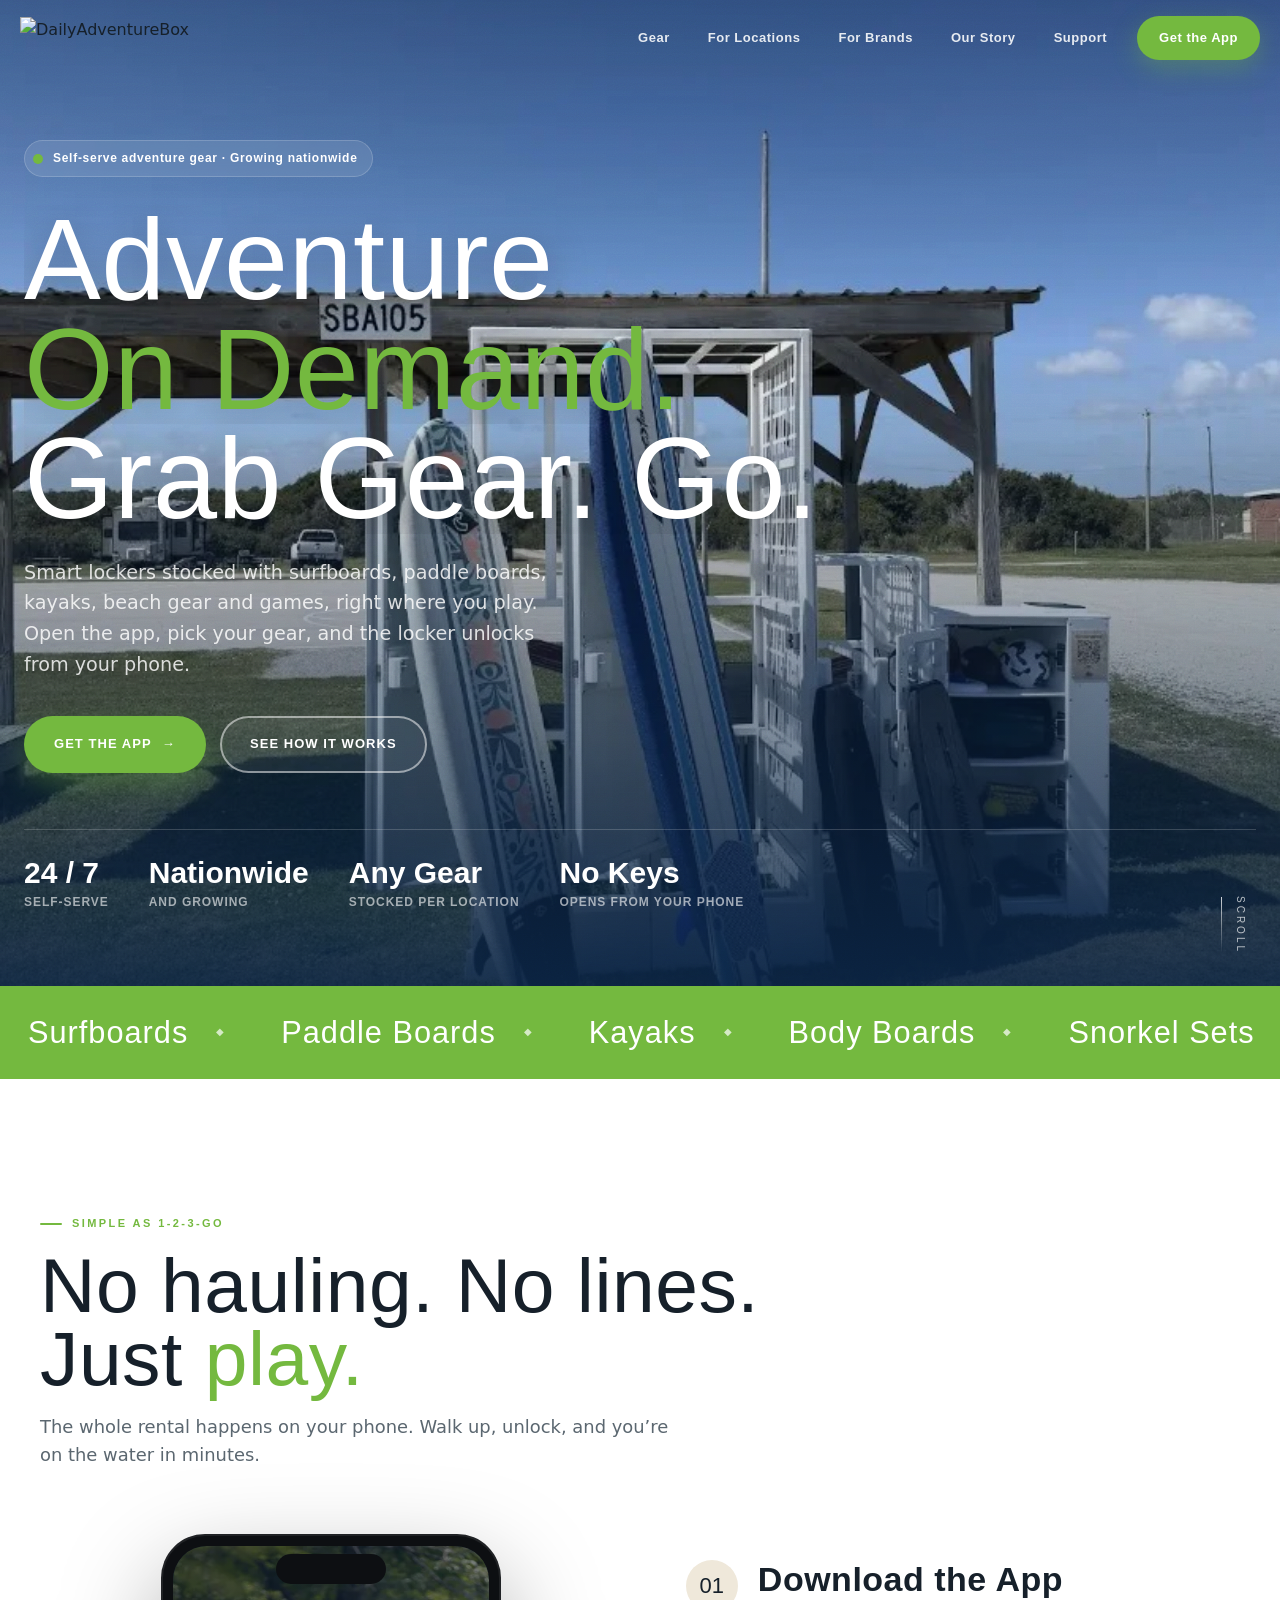
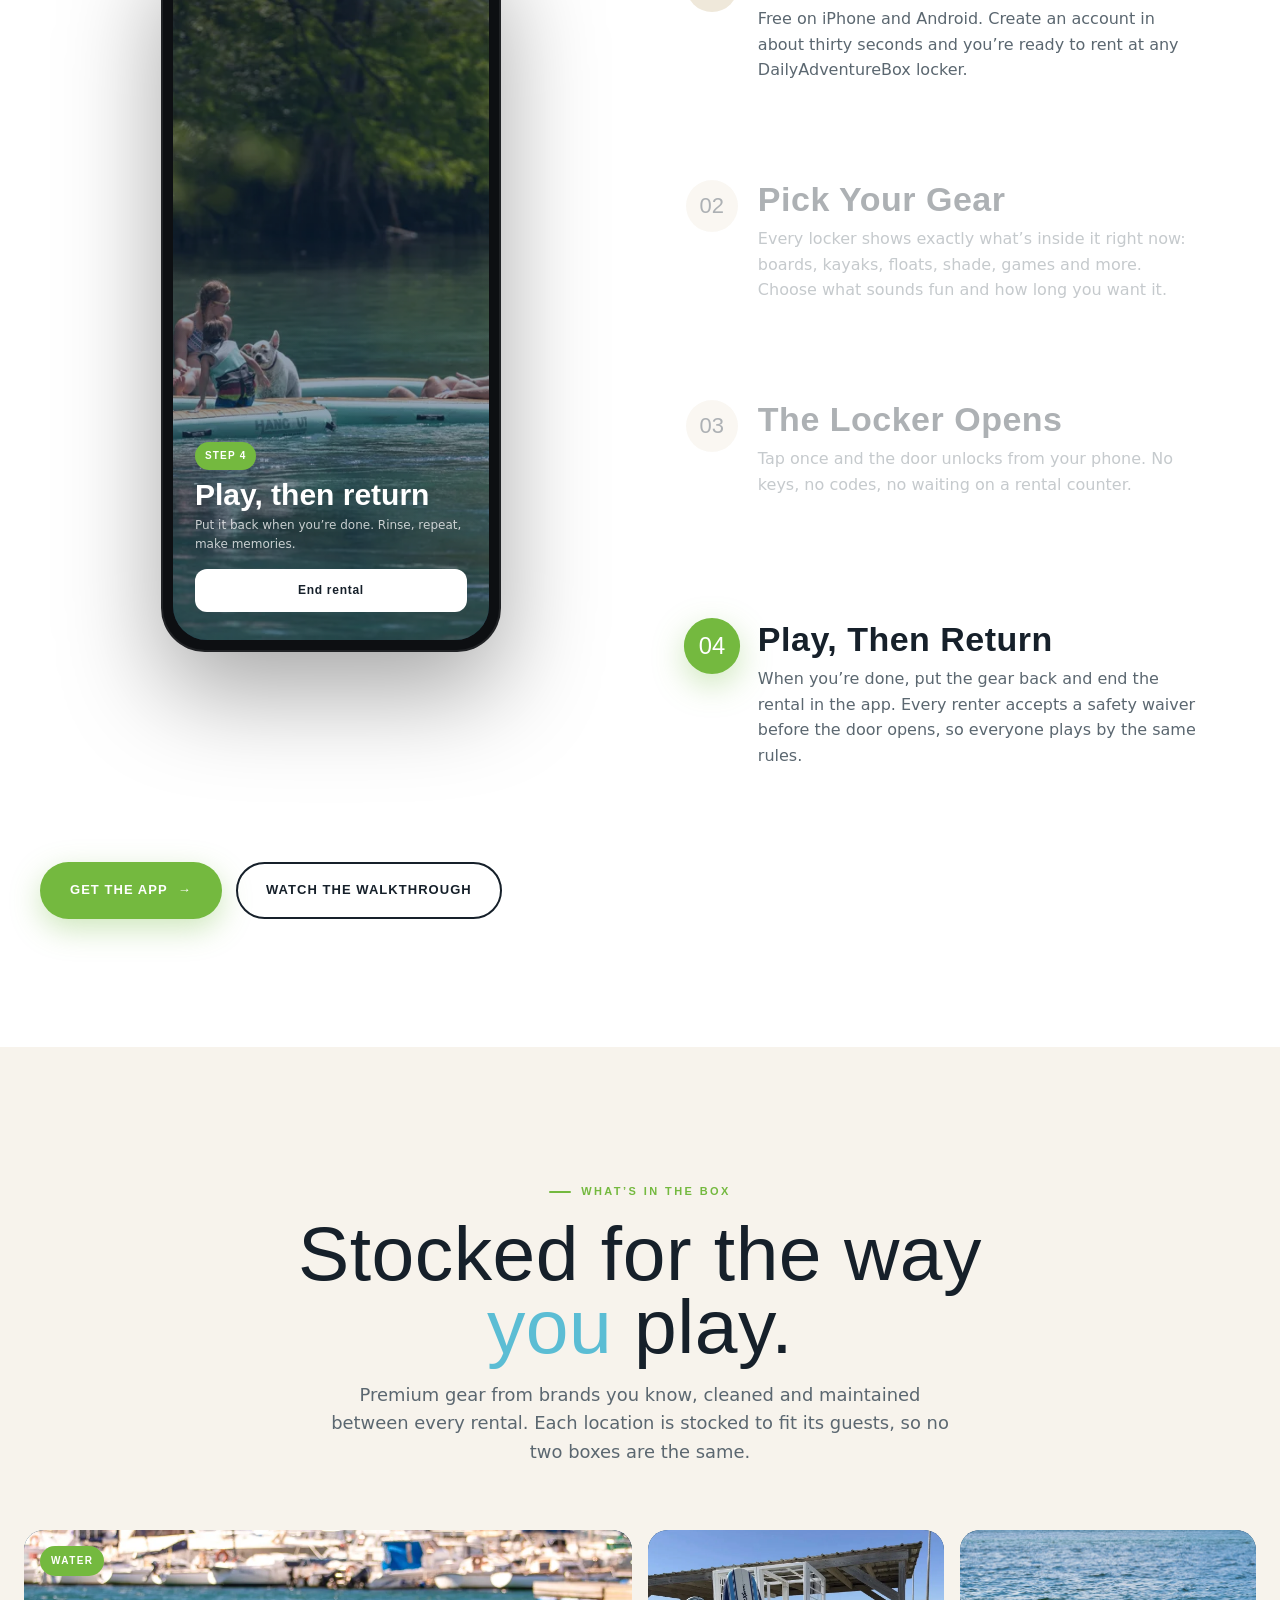
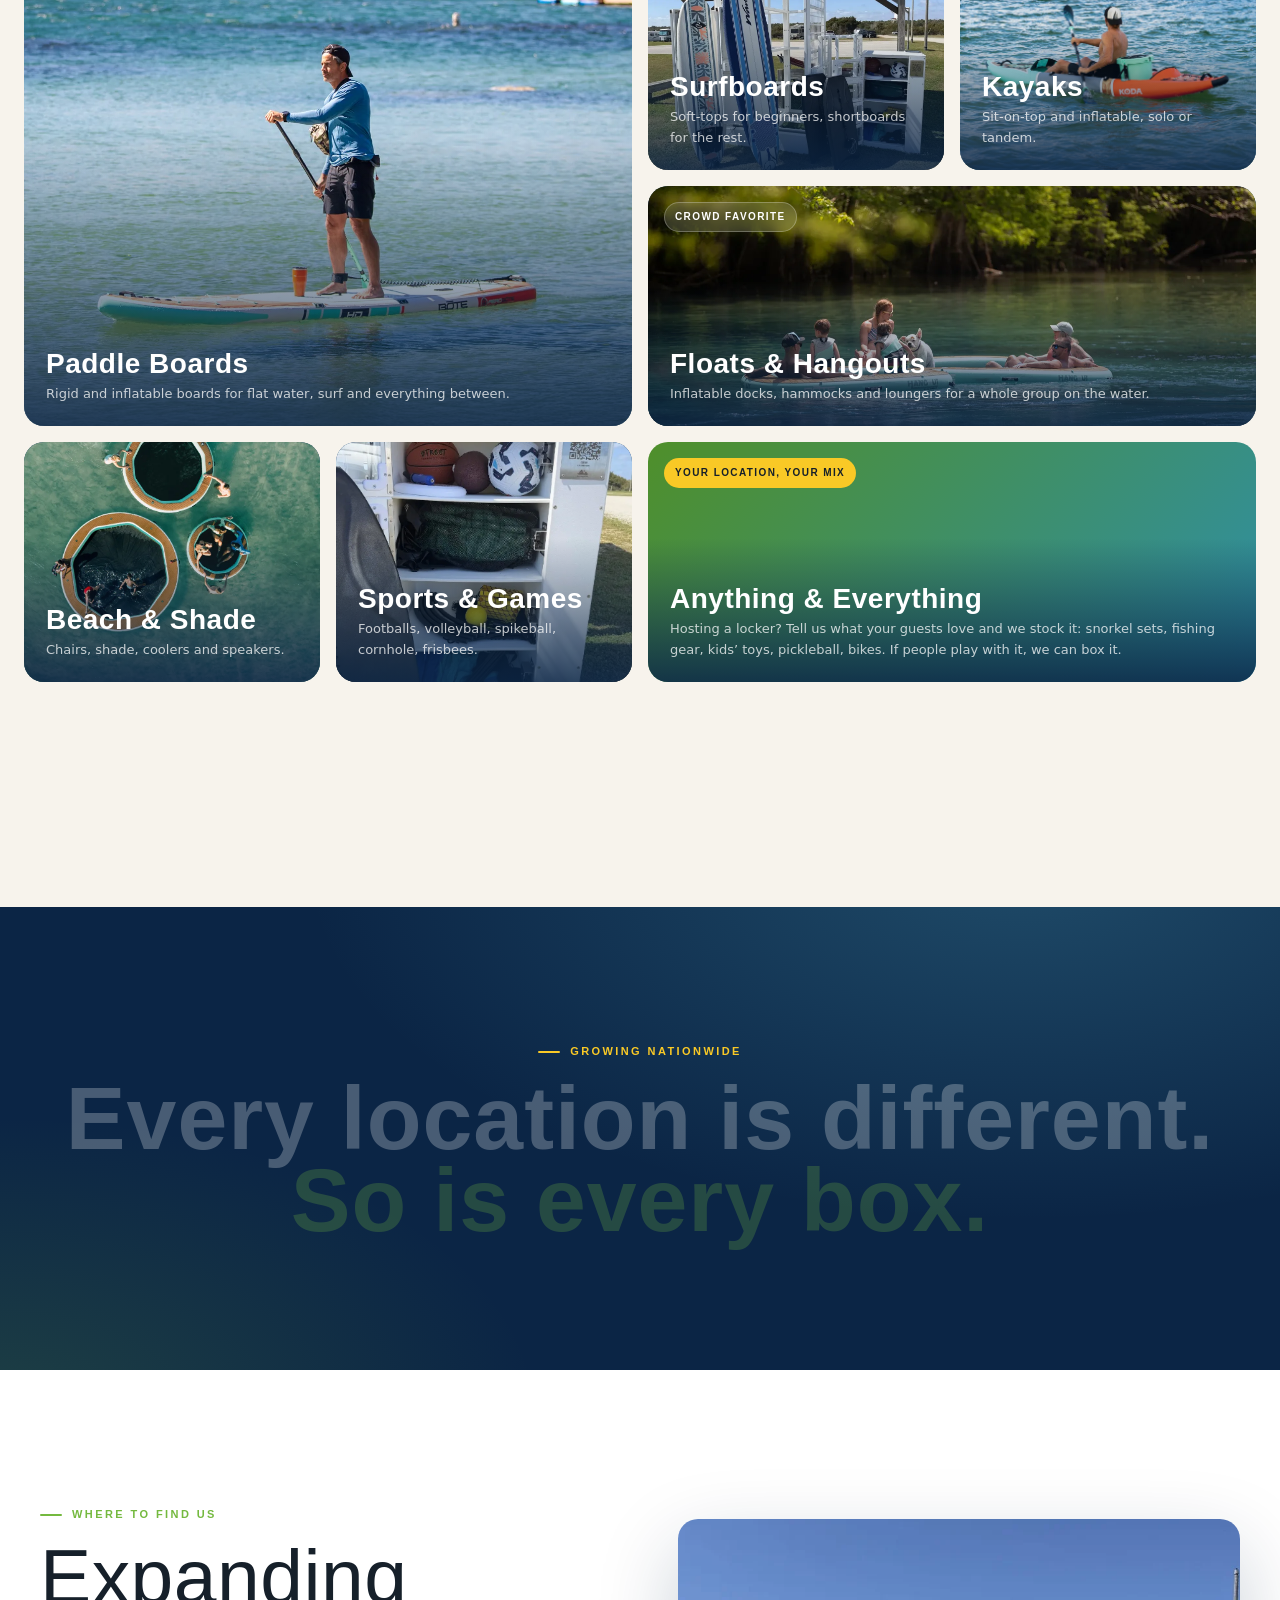
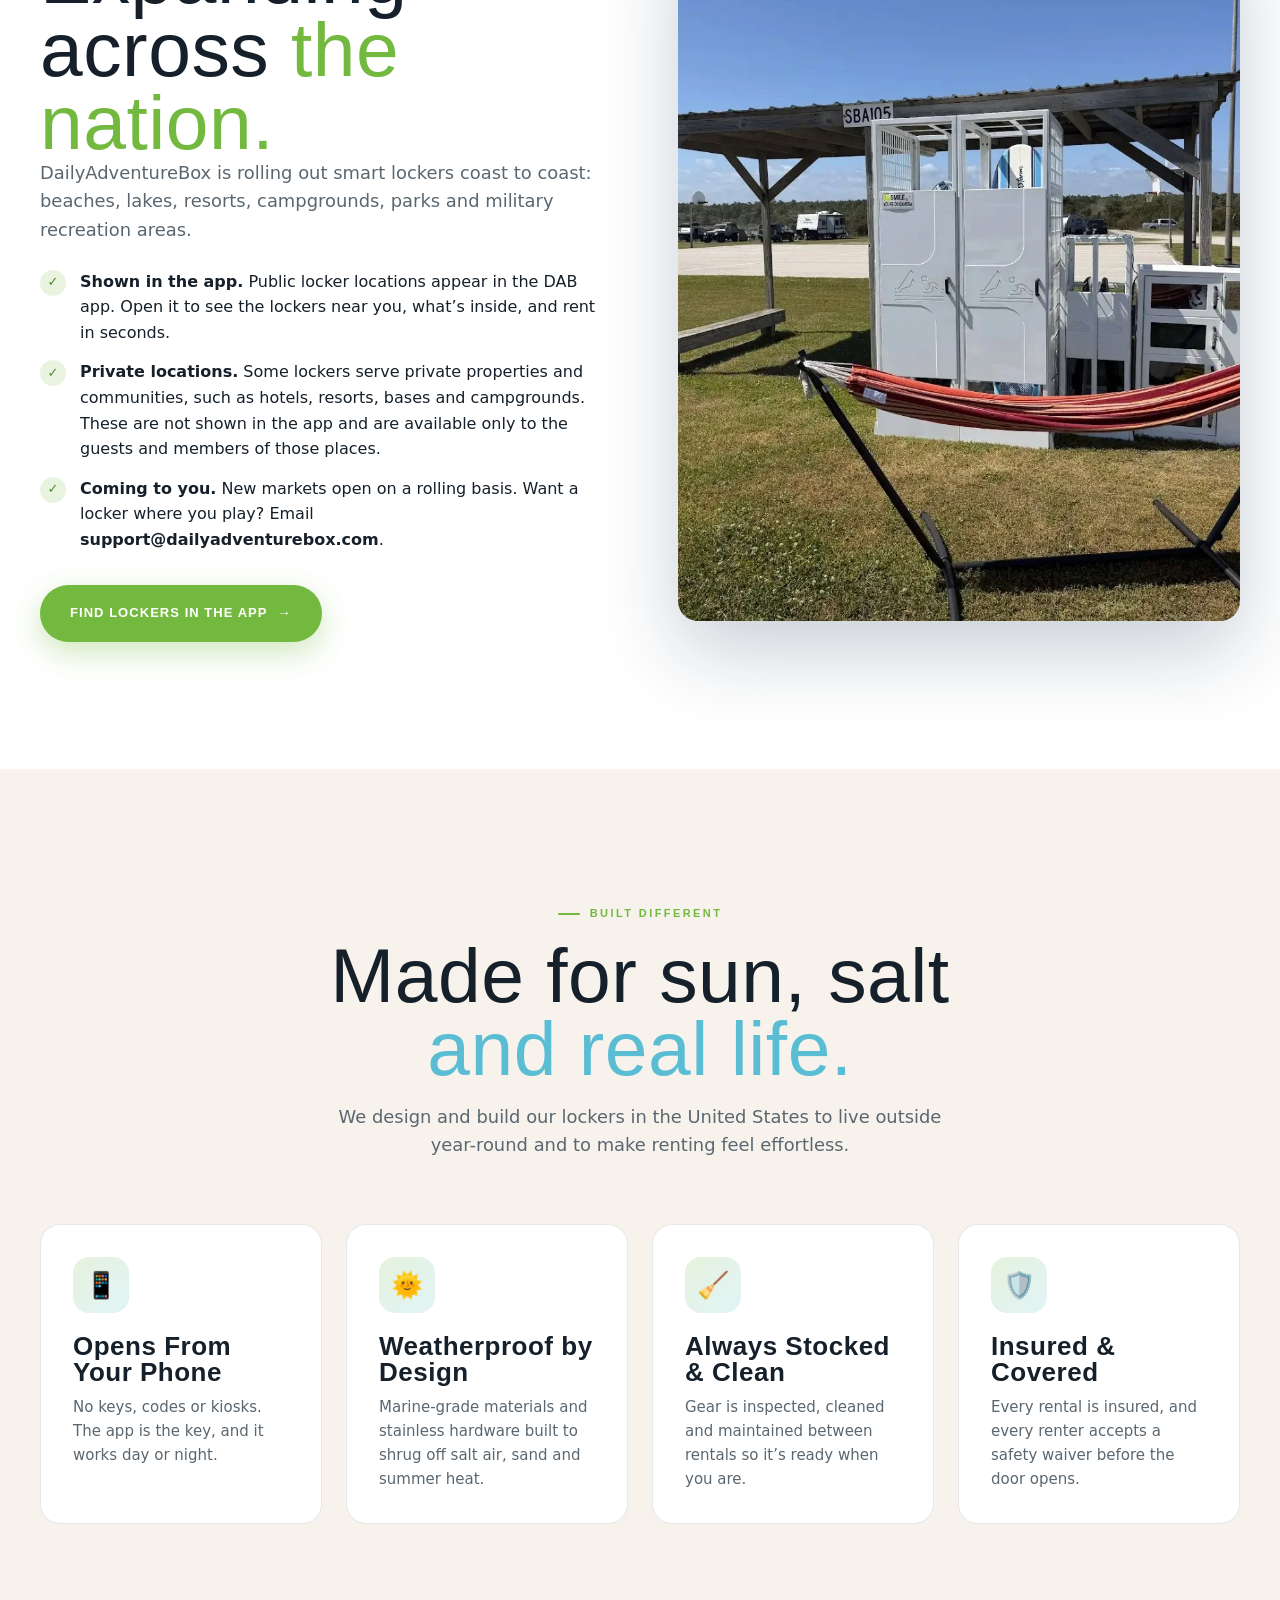
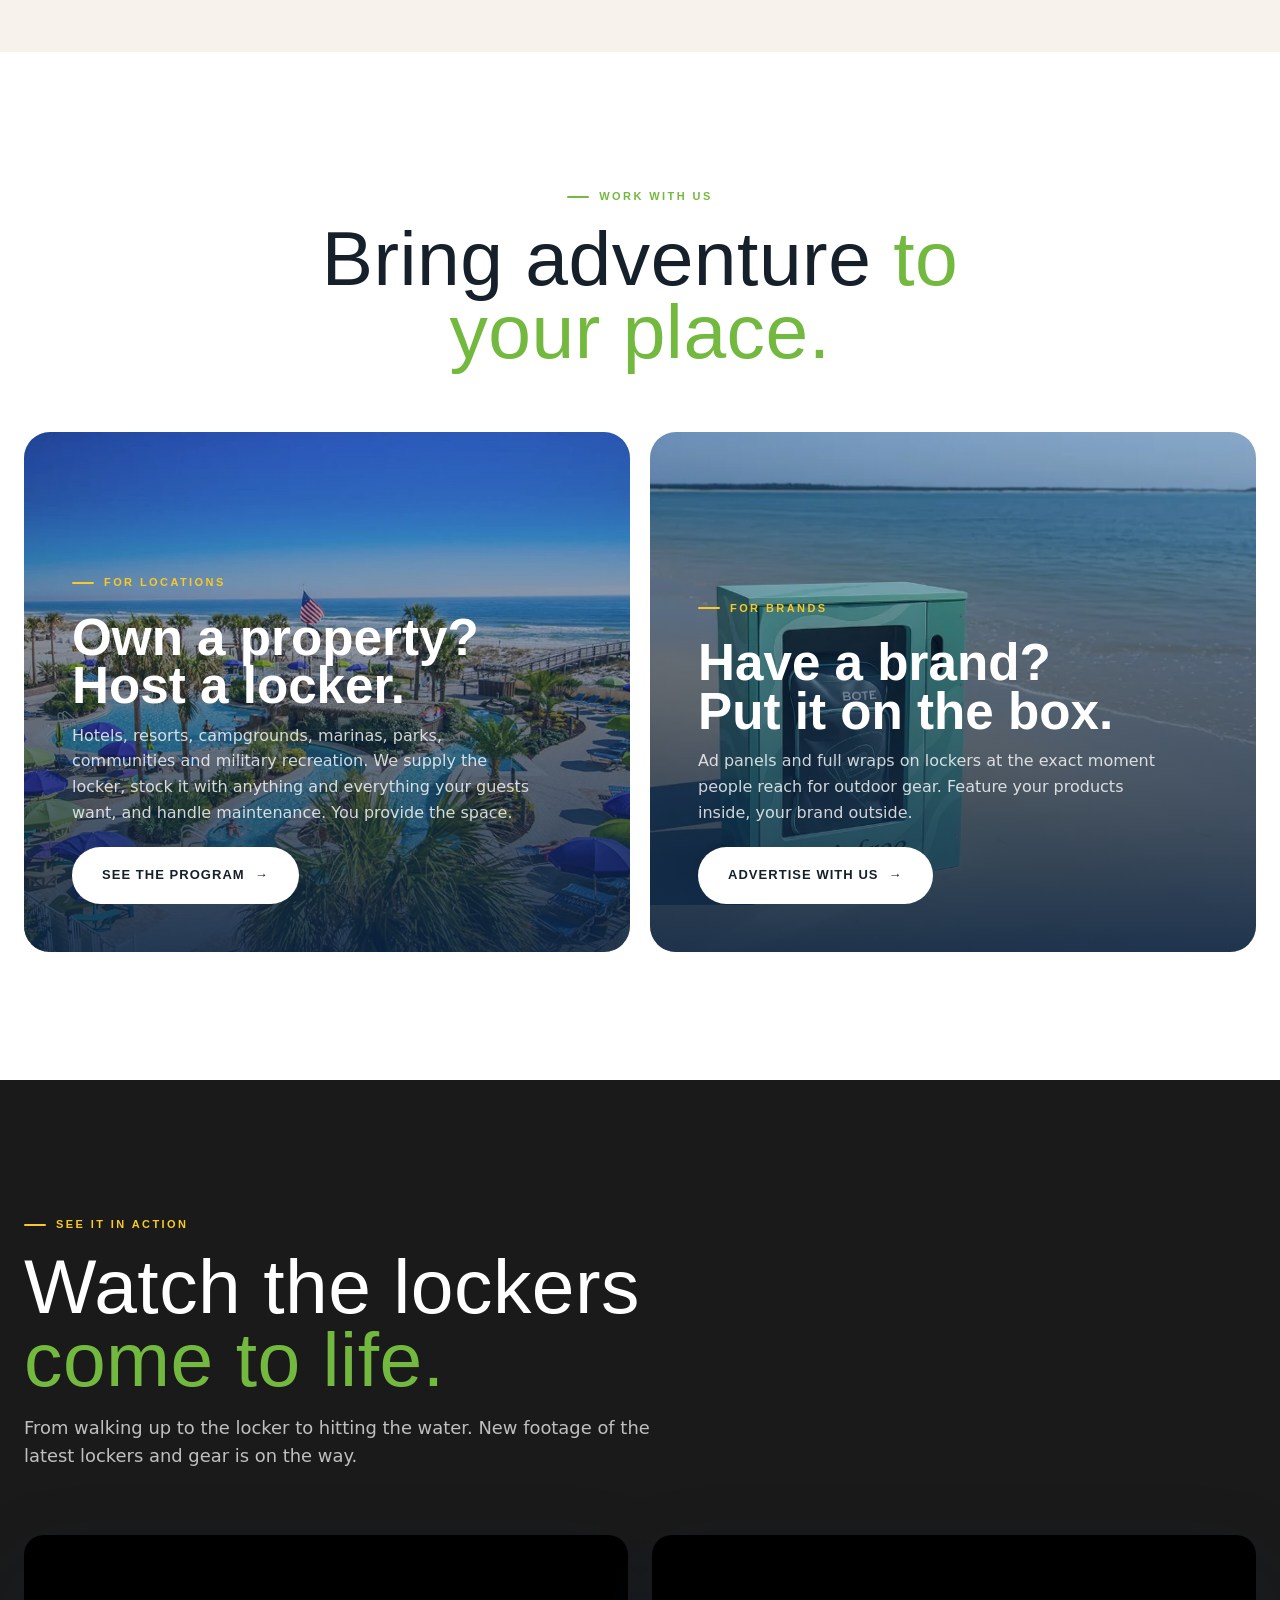
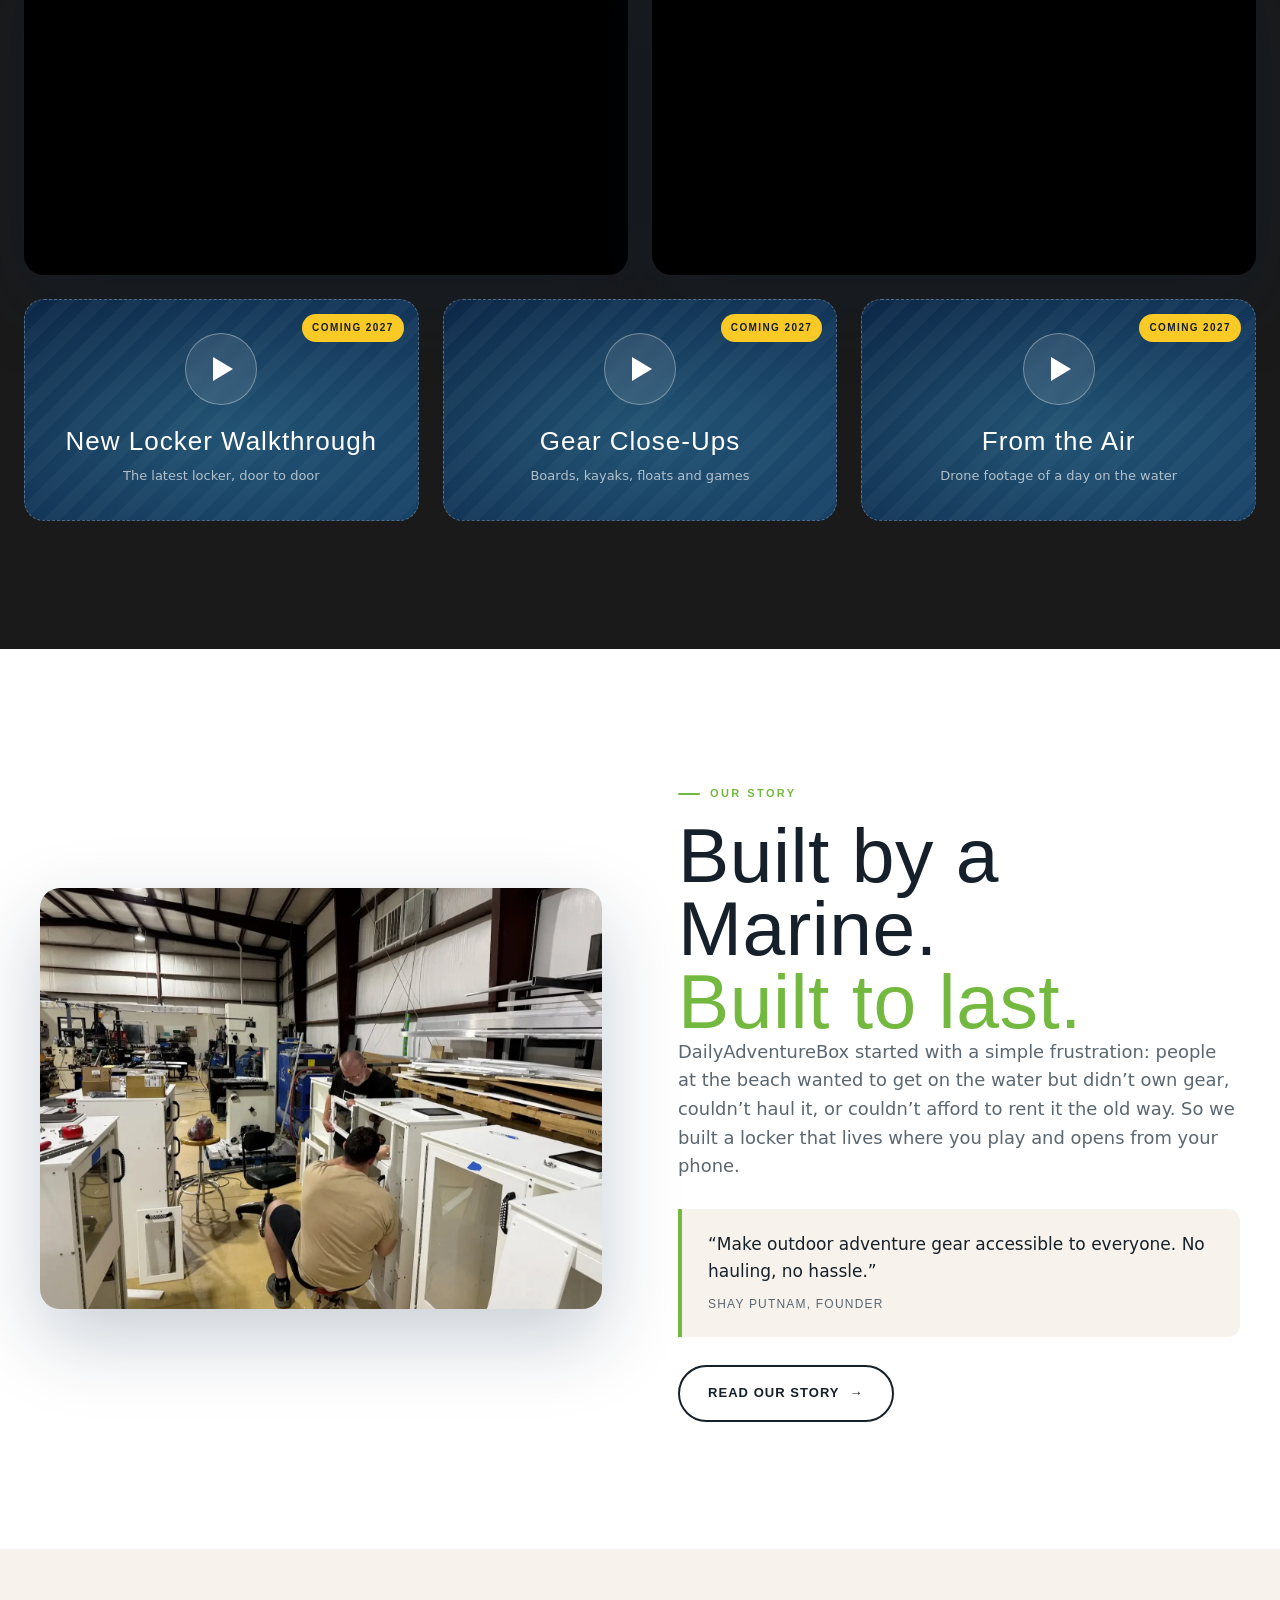
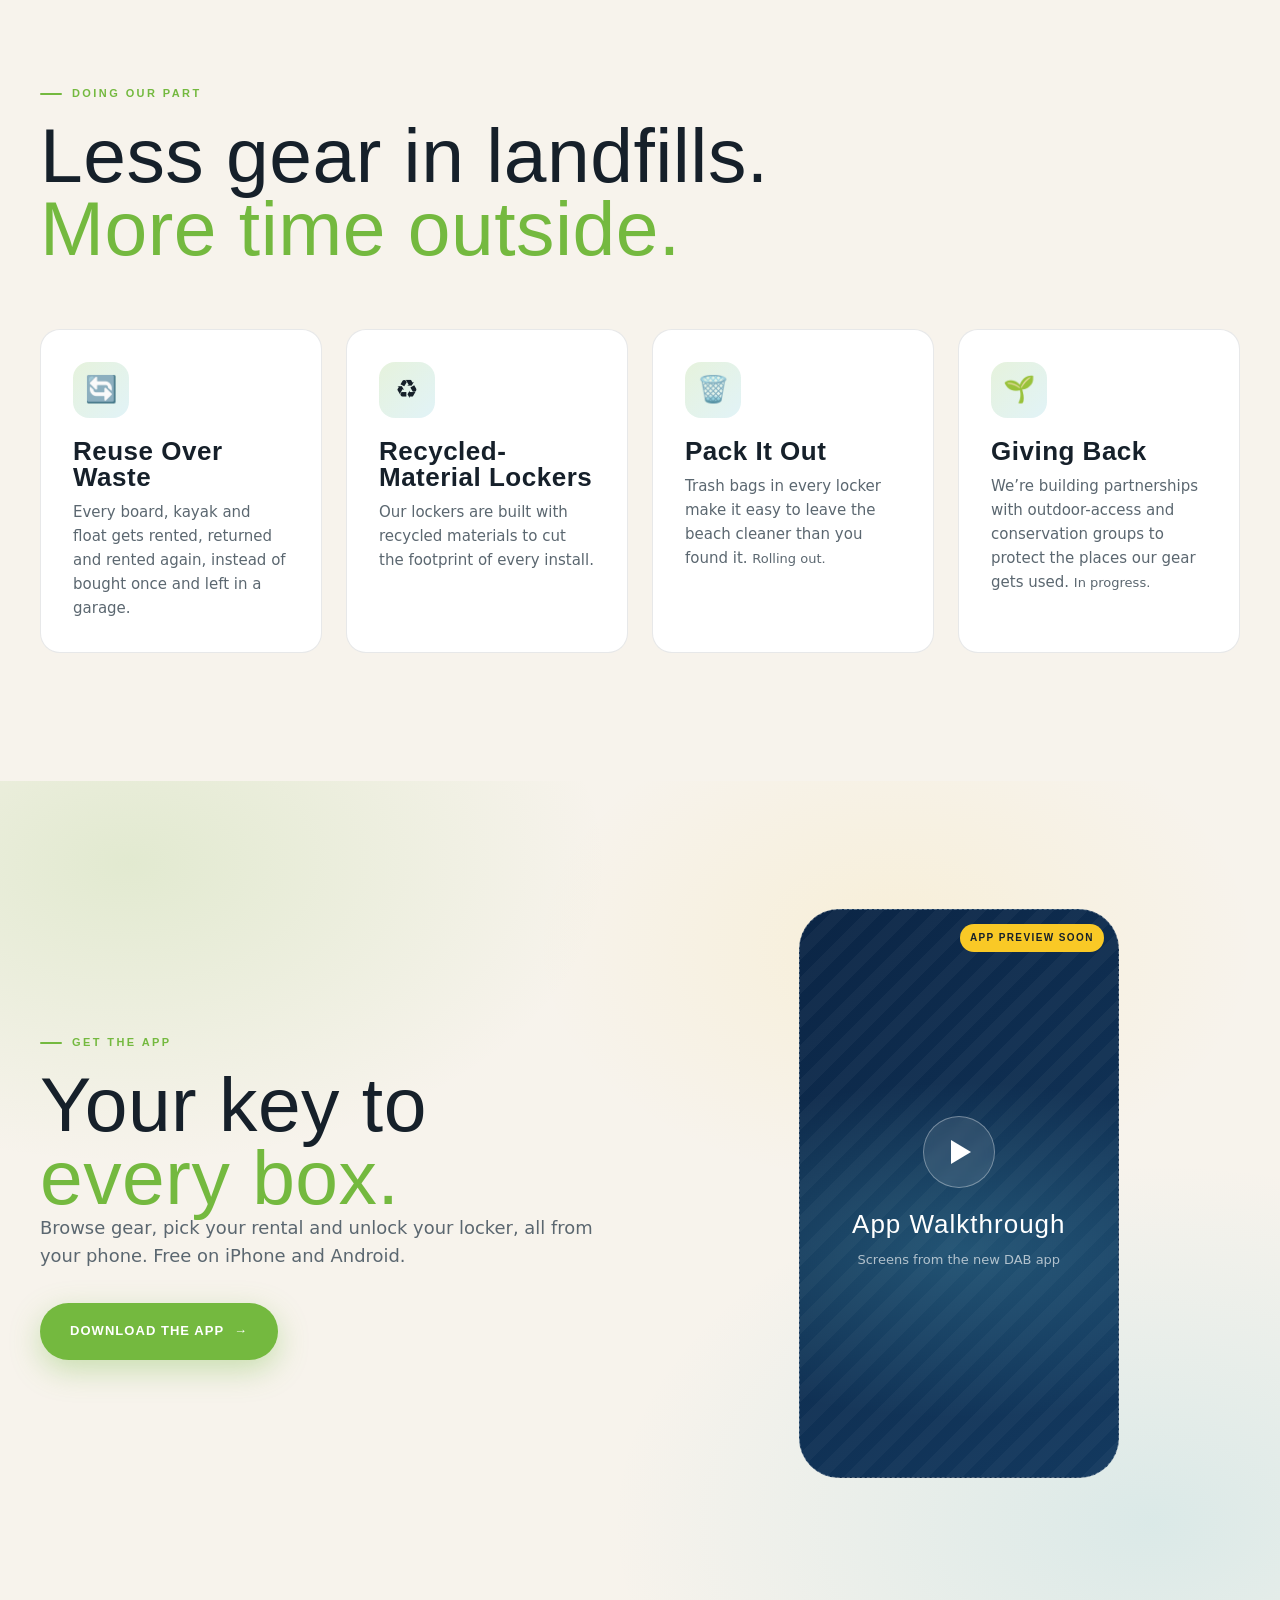
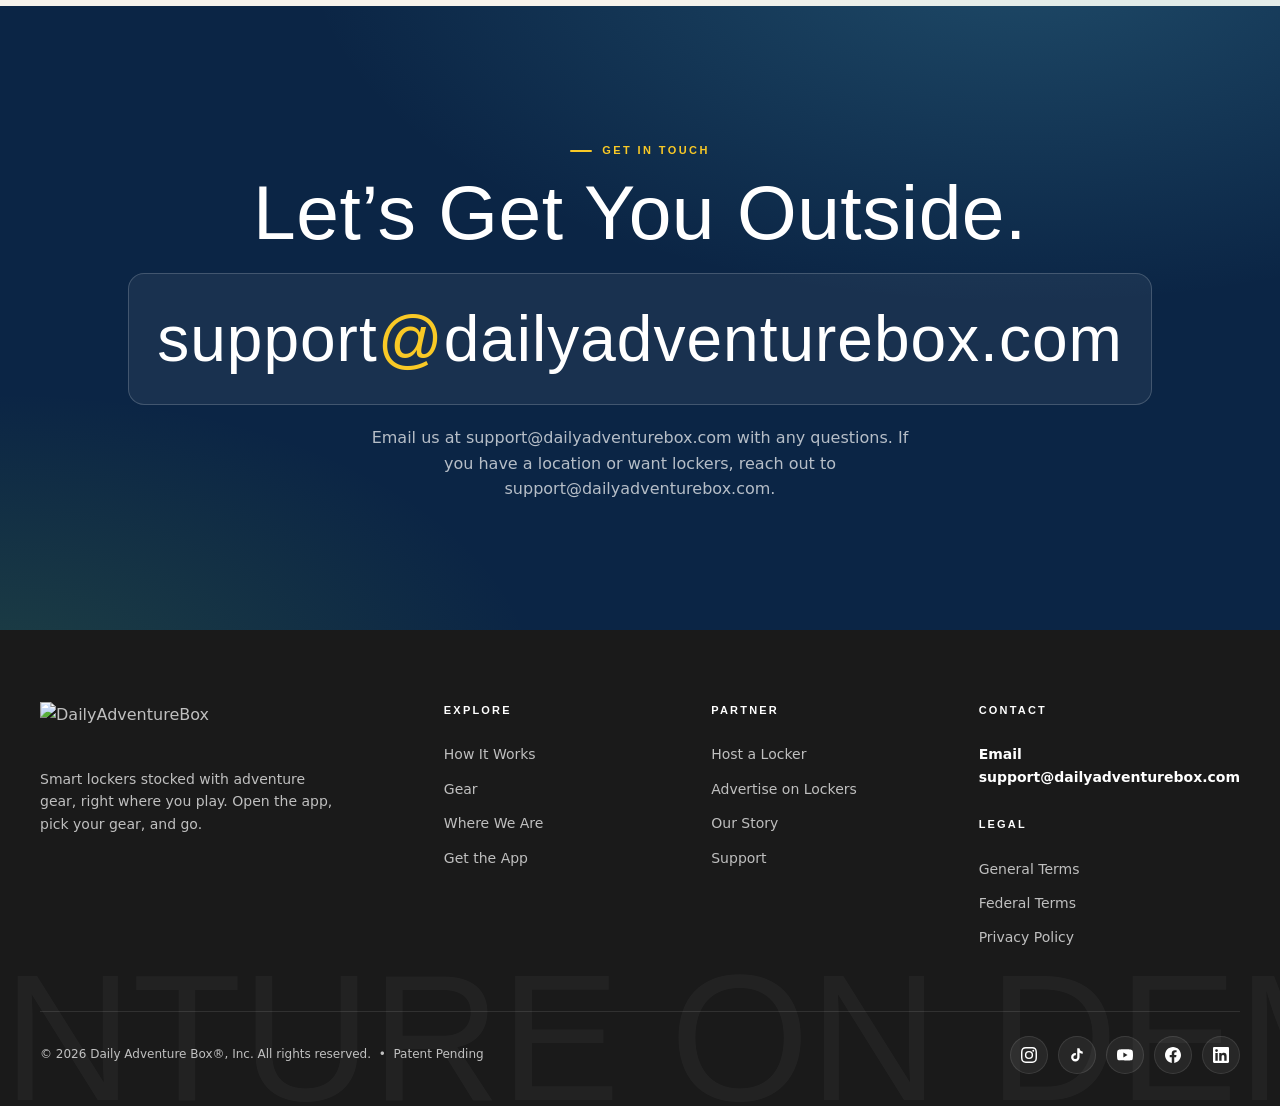
==== index.html @ ce8809d0 "Preview build: new DailyAdventureBox site (home, gear, locations, brands, story) Co-Authored-By: Cla" ====
<!DOCTYPE html>
<html lang="en">
<head>
<meta charset="UTF-8">
<meta name="viewport" content="width=device-width, initial-scale=1.0">
<meta http-equiv="Content-Security-Policy" content="default-src 'self'; script-src 'self' 'unsafe-inline'; style-src 'self' 'unsafe-inline' https://fonts.googleapis.com; font-src https://fonts.gstatic.com data:; img-src 'self' data: https:; connect-src 'self'; frame-src https://www.youtube.com https://www.youtube-nocookie.com; media-src 'self' https:;">
<title>DailyAdventureBox — Adventure Gear On Demand</title>
<meta name="description" content="Smart lockers stocked with surfboards, paddle boards, kayaks, beach gear and games, right where you play. Open the app, pick your gear, and the locker unlocks from your phone.">
<meta property="og:title" content="DailyAdventureBox — Adventure Gear On Demand">
<meta property="og:description" content="Smart lockers stocked with surfboards, paddle boards, kayaks, beach gear and games, right where you play. Open the app, pick your gear, and the locker unlocks from your phone.">
<meta property="og:type" content="website">
<meta property="og:image" content="https://dailyadventurebox-owner.github.io/Main-Website/media/clj05-wide-bluesky-md.webp">
<link rel="icon" type="image/png" href="media/dab-logo.png">
<link rel="apple-touch-icon" href="media/dab-logo.png">
<link rel="preconnect" href="https://fonts.googleapis.com">
<link rel="preconnect" href="https://fonts.gstatic.com" crossorigin>
<link href="https://fonts.googleapis.com/css2?family=Bebas+Neue&family=Inter:wght@400;500;600;700&family=Montserrat:wght@600;700;800&display=swap" rel="stylesheet">
<link rel="stylesheet" href="assets/site.css">
<script type="application/ld+json">
{"@context":"https://schema.org","@type":"Organization","name":"Daily Adventure Box","alternateName":"DailyAdventureBox","url":"https://www.dailyadventurebox.com","logo":"https://www.dailyadventurebox.com/img/dab-logo.png","description":"Smart lockers stocked with adventure gear, right where people play. Open the app, pick your gear, and the locker unlocks from your phone.","foundingDate":"2021-07-16","founder":{"@type":"Person","name":"Shay Putnam"},"areaServed":"US","email":"support@dailyadventurebox.com"}
</script>
</head>
<body>
<header class="nav" id="nav">
  <div class="nav-inner">
    <a class="nav-logo" href="index.html" aria-label="DailyAdventureBox home"><img src="media/dab-logo.png" alt="DailyAdventureBox"></a>
    <nav>
      <ul class="nav-links">
        <li><a href="gear.html">Gear</a></li>
        <li><a href="locations.html">For Locations</a></li>
        <li><a href="ad-opportunities.html">For Brands</a></li>
        <li><a href="story.html">Our Story</a></li>
        <li><a href="https://www.dailyadventurebox.com/support" target="_top">Support</a></li>
        <li><a class="nav-cta" href="https://www.dailyadventurebox.com/download-app" target="_top">Get the App</a></li>
      </ul>
    </nav>
    <button class="nav-burger" id="navBurger" aria-label="Open menu"><span></span><span></span><span></span></button>
  </div>
</header>
<div class="nav-mobile" id="navMobile">
  <a href="index.html">Home</a>
  <a href="gear.html">Gear</a>
  <a href="locations.html">For Locations</a>
  <a href="ad-opportunities.html">For Brands</a>
  <a href="story.html">Our Story</a>
  <a href="https://www.dailyadventurebox.com/download-app" target="_top" style="color:var(--green)">Get the App</a>
  <div class="nav-mobile-foot">Questions? Email <strong>support@dailyadventurebox.com</strong></div>
</div>
<main>
<!-- ============================================================ HERO -->
<section class="hero" id="top">
  <div class="hero-media">
    <img class="kb" src="media/clj05-wide-bluesky.webp" alt="" fetchpriority="high">
    <iframe class="yt" src="https://www.youtube-nocookie.com/embed/UzxDN0vsQpY?autoplay=1&amp;mute=1&amp;loop=1&amp;playlist=UzxDN0vsQpY&amp;controls=0&amp;rel=0&amp;modestbranding=1&amp;playsinline=1&amp;iv_load_policy=3&amp;disablekb=1" title="DailyAdventureBox in action" allow="autoplay; encrypted-media" tabindex="-1" aria-hidden="true" loading="eager"></iframe>
  </div>
  <div class="hero-shade"></div>
  <div class="hero-grain"></div>
  <div class="hero-content">
    <div class="hero-kicker"><span class="dot"></span> Self-serve adventure gear &middot; Growing nationwide</div>
    <h1 class="display display-xl">
      <span class="line"><span>Adventure</span></span>
      <span class="line"><span class="accent">On Demand.</span></span>
      <span class="line"><span>Grab Gear. Go.</span></span>
    </h1>
    <p class="lede">Smart lockers stocked with surfboards, paddle boards, kayaks, beach gear and games, right where you play. Open the app, pick your gear, and the locker unlocks from your phone.</p>
    <div class="btn-row">
      <a class="btn btn-green" href="https://www.dailyadventurebox.com/download-app" target="_top">Get the App <span class="arrow">&rarr;</span></a>
      <a class="btn btn-outline" href="#how">See How It Works</a>
    </div>
    <div class="hero-stats">
      <div class="hero-stat"><strong>24 / 7</strong><span>Self-serve</span></div>
      <div class="hero-stat"><strong>Nationwide</strong><span>and growing</span></div>
      <div class="hero-stat"><strong>Any Gear</strong><span>stocked per location</span></div>
      <div class="hero-stat"><strong>No Keys</strong><span>opens from your phone</span></div>
    </div>
  </div>
  <div class="hero-scroll">Scroll</div>
</section>

<!-- ============================================================ MARQUEE -->
<div class="marquee" aria-hidden="true">
  <div class="marquee-track">
    <span>Surfboards</span><span>Paddle Boards</span><span>Kayaks</span><span>Body Boards</span><span>Snorkel Sets</span><span>Floats &amp; Hangouts</span><span>Beach Shade</span><span>Beach Chairs</span><span>Coolers</span><span>Speakers</span><span>Footballs</span><span>Volleyball</span><span>Spikeball</span><span>Cornhole</span><span>Frisbees</span><span>Pickleball</span><span>Kids Gear</span><span>Anything &amp; Everything</span>
  </div>
</div>

<!-- ============================================================ HOW IT WORKS -->
<section class="section" id="how">
  <div class="container">
    <div class="section-head" data-reveal>
      <p class="eyebrow">Simple as 1-2-3-Go</p>
      <h2 class="display display-lg">No hauling. No lines.<br>Just <span class="accent">play.</span></h2>
      <p class="lede">The whole rental happens on your phone. Walk up, unlock, and you’re on the water in minutes.</p>
    </div>
    <div class="steps">
      <div class="steps-sticky" data-reveal="scale">
        <div class="phone">
          <div class="phone-screen">
            <div class="screen active">
              <img src="media/clj05-wide-bluesky-md.webp" alt="">
              <div class="ui"><span class="pill">Step 1</span><h4>Download the app</h4><p>Free on iPhone and Android. Create your account in about thirty seconds.</p><div class="fake-btn">Create account</div></div>
            </div>
            <div class="screen">
              <img src="media/clj05-locker-open-md.webp" alt="">
              <div class="ui"><span class="pill">Step 2</span><h4>Pick your gear</h4><p>See what’s stocked in the locker in front of you and choose what sounds fun.</p><div class="fake-btn green">Rent this board</div></div>
            </div>
            <div class="screen">
              <img src="media/clj05-surfboards-locker-md.webp" alt="">
              <div class="ui"><span class="pill">Step 3</span><h4>Locker unlocks</h4><p>Tap once and the door opens. No keys, no codes, no staff.</p><div class="fake-btn green">Unlocked &#10003;</div></div>
            </div>
            <div class="screen">
              <img src="media/river-group-float-md.webp" alt="">
              <div class="ui"><span class="pill">Step 4</span><h4>Play, then return</h4><p>Put it back when you’re done. Rinse, repeat, make memories.</p><div class="fake-btn">End rental</div></div>
            </div>
          </div>
        </div>
      </div>
      <div class="steps-list">
        <div class="step" data-step="0"><div class="step-num">01</div><h3>Download the App</h3><p>Free on iPhone and Android. Create an account in about thirty seconds and you’re ready to rent at any DailyAdventureBox locker.</p></div>
        <div class="step" data-step="1"><div class="step-num">02</div><h3>Pick Your Gear</h3><p>Every locker shows exactly what’s inside it right now: boards, kayaks, floats, shade, games and more. Choose what sounds fun and how long you want it.</p></div>
        <div class="step" data-step="2"><div class="step-num">03</div><h3>The Locker Opens</h3><p>Tap once and the door unlocks from your phone. No keys, no codes, no waiting on a rental counter.</p></div>
        <div class="step" data-step="3"><div class="step-num">04</div><h3>Play, Then Return</h3><p>When you’re done, put the gear back and end the rental in the app. Every renter accepts a safety waiver before the door opens, so everyone plays by the same rules.</p></div>
      </div>
    </div>
    <div class="btn-row" style="margin-top:48px" data-reveal>
      <a class="btn btn-green" href="https://www.dailyadventurebox.com/download-app" target="_top">Get the App <span class="arrow">&rarr;</span></a>
      <a class="btn btn-outline-dark" href="#video">Watch the Walkthrough</a>
    </div>
  </div>
</section>

<!-- ============================================================ WHAT'S IN THE BOX -->
<section class="section bg-sand" id="gear">
  <div class="container-wide">
    <div class="section-head center" data-reveal>
      <p class="eyebrow">What’s in the Box</p>
      <h2 class="display display-lg">Stocked for the way <span class="accent-sky">you</span> play.</h2>
      <p class="lede">Premium gear from brands you know, cleaned and maintained between every rental. Each location is stocked to fit its guests, so no two boxes are the same.</p>
    </div>
    <div class="bento" data-stagger>
      <a class="tile span-2 row-2" href="gear.html#water"><img src="media/sup-hd-mangrove-md.webp" alt="Stand-up paddle board"><span class="tag green">Water</span><div class="tile-body"><h3>Paddle Boards</h3><p>Rigid and inflatable boards for flat water, surf and everything between.</p></div></a>
      <a class="tile" href="gear.html#water"><img src="media/clj05-surfboards-locker-md.webp" alt="Surfboards in a locker"><div class="tile-body"><h3>Surfboards</h3><p>Soft-tops for beginners, shortboards for the rest.</p></div></a>
      <a class="tile" href="gear.html#water"><img src="media/kayak-koda-120-md.webp" alt="Kayak"><div class="tile-body"><h3>Kayaks</h3><p>Sit-on-top and inflatable, solo or tandem.</p></div></a>
      <a class="tile span-2" href="gear.html#water"><img src="media/river-group-float-md.webp" alt="Family on an inflatable hangout dock"><span class="tag">Crowd favorite</span><div class="tile-body"><h3>Floats &amp; Hangouts</h3><p>Inflatable docks, hammocks and loungers for a whole group on the water.</p></div></a>
      <a class="tile" href="gear.html#beach"><img src="media/bote-lifestyle-md.webp" alt="Beach day"><div class="tile-body"><h3>Beach &amp; Shade</h3><p>Chairs, shade, coolers and speakers.</p></div></a>
      <a class="tile" href="gear.html#sports"><img src="media/clj05-v2-sports-gear-md.webp" alt="Sports gear locker"><div class="tile-body"><h3>Sports &amp; Games</h3><p>Footballs, volleyball, spikeball, cornhole, frisbees.</p></div></a>
      <a class="tile span-2" href="gear.html#custom" style="background:linear-gradient(135deg,var(--green-deep),var(--sky-deep))"><span class="tag sun">Your location, your mix</span><div class="tile-body"><h3>Anything &amp; Everything</h3><p>Hosting a locker? Tell us what your guests love and we stock it: snorkel sets, fishing gear, kids’ toys, pickleball, bikes. If people play with it, we can box it.</p></div></a>
    </div>
    <div class="btn-row" style="justify-content:center;margin-top:40px" data-reveal>
      <a class="btn btn-outline-dark" href="gear.html">Explore All Gear <span class="arrow">&rarr;</span></a>
    </div>
  </div>
</section>

<!-- ============================================================ STATEMENT -->
<section class="section bg-ocean dark statement">
  <div class="container">
    <p class="eyebrow" style="justify-content:center">Growing Nationwide</p>
    <h2><span class="word">Every</span> <span class="word">location</span> <span class="word">is</span> <span class="word">different.</span><br><span class="word accent">So</span> <span class="word accent">is</span> <span class="word accent">every</span> <span class="word accent">box.</span></h2>
  </div>
</section>

<!-- ============================================================ WHERE -->
<section class="section" id="where">
  <div class="container">
    <div class="feature-row">
      <div data-reveal="left">
        <p class="eyebrow">Where to Find Us</p>
        <h2 class="display display-lg">Expanding across <span class="accent">the nation.</span></h2>
        <p class="lede">DailyAdventureBox is rolling out smart lockers coast to coast: beaches, lakes, resorts, campgrounds, parks and military recreation areas.</p>
        <ul class="check-list">
          <li><div><strong>Shown in the app.</strong> Public locker locations appear in the DAB app. Open it to see the lockers near you, what’s inside, and rent in seconds.</div></li>
          <li><div><strong>Private locations.</strong> Some lockers serve private properties and communities, such as hotels, resorts, bases and campgrounds. These are not shown in the app and are available only to the guests and members of those places.</div></li>
          <li><div><strong>Coming to you.</strong> New markets open on a rolling basis. Want a locker where you play? Email <strong>support@dailyadventurebox.com</strong>.</div></li>
        </ul>
        <div class="btn-row" style="margin-top:32px">
          <a class="btn btn-green" href="https://www.dailyadventurebox.com/download-app" target="_top">Find Lockers in the App <span class="arrow">&rarr;</span></a>
        </div>
      </div>
      <div data-reveal="right">
        <div class="feature-media"><img src="media/clj05-full-setup.webp" alt="DailyAdventureBox lockers under a beach pavilion"></div>
      </div>
    </div>
  </div>
</section>

<!-- ============================================================ WHY DAB -->
<section class="section bg-sand" id="why">
  <div class="container">
    <div class="section-head center" data-reveal>
      <p class="eyebrow">Built Different</p>
      <h2 class="display display-lg">Made for sun, salt <span class="accent-sky">and real life.</span></h2>
      <p class="lede">We design and build our lockers in the United States to live outside year-round and to make renting feel effortless.</p>
    </div>
    <div class="grid grid-4" data-stagger>
      <div class="card card-glow"><div class="icon">&#128241;</div><h3>Opens From Your Phone</h3><p>No keys, codes or kiosks. The app is the key, and it works day or night.</p></div>
      <div class="card card-glow"><div class="icon">&#127774;</div><h3>Weatherproof by Design</h3><p>Marine-grade materials and stainless hardware built to shrug off salt air, sand and summer heat.</p></div>
      <div class="card card-glow"><div class="icon">&#129529;</div><h3>Always Stocked &amp; Clean</h3><p>Gear is inspected, cleaned and maintained between rentals so it’s ready when you are.</p></div>
      <div class="card card-glow"><div class="icon">&#128737;&#65039;</div><h3>Insured &amp; Covered</h3><p>Every rental is insured, and every renter accepts a safety waiver before the door opens.</p></div>
    </div>
  </div>
</section>

<!-- ============================================================ SPLIT: LOCATIONS / BRANDS -->
<section class="section" id="partner">
  <div class="container-wide">
    <div class="section-head center" data-reveal>
      <p class="eyebrow">Work With Us</p>
      <h2 class="display display-lg">Bring adventure <span class="accent">to your place.</span></h2>
    </div>
    <div class="split" data-stagger>
      <a class="panel" href="locations.html">
        <img src="media/i-own-a-location-md.webp" alt="Beachfront resort pool">
        <div class="panel-body">
          <p class="eyebrow" style="color:var(--sun)">For Locations</p>
          <h3>Own a property?<br>Host a locker.</h3>
          <p>Hotels, resorts, campgrounds, marinas, parks, communities and military recreation. We supply the locker, stock it with anything and everything your guests want, and handle maintenance. You provide the space.</p>
          <span class="btn btn-white">See the Program <span class="arrow">&rarr;</span></span>
        </div>
      </a>
      <a class="panel" href="ad-opportunities.html">
        <img src="media/cobranding-1-md.webp" alt="Brand-wrapped DailyAdventureBox locker on the beach">
        <div class="panel-body">
          <p class="eyebrow" style="color:var(--sun)">For Brands</p>
          <h3>Have a brand?<br>Put it on the box.</h3>
          <p>Ad panels and full wraps on lockers at the exact moment people reach for outdoor gear. Feature your products inside, your brand outside.</p>
          <span class="btn btn-white">Advertise With Us <span class="arrow">&rarr;</span></span>
        </div>
      </a>
    </div>
  </div>
</section>

<!-- ============================================================ VIDEO -->
<section class="section bg-charcoal dark" id="video">
  <div class="container-wide">
    <div class="section-head" data-reveal>
      <p class="eyebrow">See It in Action</p>
      <h2 class="display display-lg">Watch the lockers <span class="accent">come to life.</span></h2>
      <p class="lede">From walking up to the locker to hitting the water. New footage of the latest lockers and gear is on the way.</p>
    </div>
    <div class="grid grid-2" data-stagger>
      <div class="video-frame"><iframe src="https://www.youtube-nocookie.com/embed/UzxDN0vsQpY?rel=0&amp;modestbranding=1" title="DailyAdventureBox teaser" allow="accelerometer; autoplay; clipboard-write; encrypted-media; gyroscope; picture-in-picture" allowfullscreen loading="lazy"></iframe></div>
      <div class="video-frame"><iframe src="https://www.youtube-nocookie.com/embed/2kjWIoqD9Hs?rel=0&amp;modestbranding=1" title="How to use a DailyAdventureBox locker" allow="accelerometer; autoplay; clipboard-write; encrypted-media; gyroscope; picture-in-picture" allowfullscreen loading="lazy"></iframe></div>
    </div>
    <div class="grid grid-3" style="margin-top:24px" data-stagger>
      <div class="media-soon"><span class="badge">Coming 2027</span><div><div class="play"></div><div class="label">New Locker Walkthrough</div><div class="sub">The latest locker, door to door</div></div></div>
      <div class="media-soon"><span class="badge">Coming 2027</span><div><div class="play"></div><div class="label">Gear Close-Ups</div><div class="sub">Boards, kayaks, floats and games</div></div></div>
      <div class="media-soon"><span class="badge">Coming 2027</span><div><div class="play"></div><div class="label">From the Air</div><div class="sub">Drone footage of a day on the water</div></div></div>
    </div>
  </div>
</section>

<!-- ============================================================ STORY STRIP -->
<section class="section" id="story">
  <div class="container">
    <div class="feature-row flip">
      <div data-reveal="right">
        <p class="eyebrow">Our Story</p>
        <h2 class="display display-lg">Built by a Marine.<br><span class="accent">Built to last.</span></h2>
        <p class="lede">DailyAdventureBox started with a simple frustration: people at the beach wanted to get on the water but didn’t own gear, couldn’t haul it, or couldn’t afford to rent it the old way. So we built a locker that lives where you play and opens from your phone.</p>
        <blockquote style="margin:28px 0 0;padding:22px 26px;border-left:4px solid var(--green);background:var(--sand);border-radius:0 var(--radius-sm) var(--radius-sm) 0;font-size:17px;line-height:1.6">
          “Make outdoor adventure gear accessible to everyone. No hauling, no hassle.”
          <footer style="margin-top:10px;font-family:var(--font-label);font-size:12px;letter-spacing:.1em;text-transform:uppercase;color:var(--mute)">Shay Putnam, Founder</footer>
        </blockquote>
        <div class="btn-row" style="margin-top:28px"><a class="btn btn-outline-dark" href="story.html">Read Our Story <span class="arrow">&rarr;</span></a></div>
      </div>
      <div data-reveal="left">
        <div class="feature-media landscape"><img src="media/screenshot-145126.webp" alt="Building DailyAdventureBox lockers in the workshop"></div>
      </div>
    </div>
  </div>
</section>

<!-- ============================================================ PLANET -->
<section class="section bg-sand" id="planet">
  <div class="container">
    <div class="section-head" data-reveal>
      <p class="eyebrow">Doing Our Part</p>
      <h2 class="display display-lg">Less gear in landfills.<br><span class="accent">More time outside.</span></h2>
    </div>
    <div class="grid grid-4" data-stagger>
      <div class="card"><div class="icon">&#128260;</div><h3>Reuse Over Waste</h3><p>Every board, kayak and float gets rented, returned and rented again, instead of bought once and left in a garage.</p></div>
      <div class="card"><div class="icon">&#9851;&#65039;</div><h3>Recycled-Material Lockers</h3><p>Our lockers are built with recycled materials to cut the footprint of every install.</p></div>
      <div class="card"><div class="icon">&#128465;&#65039;</div><h3>Pack It Out</h3><p>Trash bags in every locker make it easy to leave the beach cleaner than you found it. <span class="note">Rolling out.</span></p></div>
      <div class="card"><div class="icon">&#127793;</div><h3>Giving Back</h3><p>We’re building partnerships with outdoor-access and conservation groups to protect the places our gear gets used. <span class="note">In progress.</span></p></div>
    </div>
  </div>
</section>

<!-- ============================================================ APP BAND -->
<section class="section bg-mesh" id="app">
  <div class="container">
    <div class="feature-row">
      <div data-reveal="left">
        <p class="eyebrow">Get the App</p>
        <h2 class="display display-lg">Your key to <span class="accent">every box.</span></h2>
        <p class="lede">Browse gear, pick your rental and unlock your locker, all from your phone. Free on iPhone and Android.</p>
        <div class="btn-row" style="margin-top:32px">
          <a class="btn btn-green" href="https://www.dailyadventurebox.com/download-app" target="_top">Download the App <span class="arrow">&rarr;</span></a>
        </div>
      </div>
      <div data-reveal="scale">
        <div class="media-soon portrait" style="max-width:320px;margin:0 auto;border-radius:40px"><span class="badge">App preview soon</span><div><div class="play"></div><div class="label">App Walkthrough</div><div class="sub">Screens from the new DAB app</div></div></div>
      </div>
    </div>
  </div>
</section>

<section class="section bg-ocean dark" id="contact">
  <div class="container contact-block" data-reveal>
    <p class="eyebrow" style="justify-content:center">Get in Touch</p>
    <h2 class="display display-lg">Let’s Get You Outside.</h2>
    <div class="email-big">support<span class="at">@</span>dailyadventurebox.com</div>
    <p class="contact-note">Email us at support@dailyadventurebox.com with any questions. If you have a location or want lockers, reach out to support@dailyadventurebox.com.</p>
  </div>
</section>

</main>
<footer class="footer">
  <div class="footer-big" aria-hidden="true">ADVENTURE ON DEMAND</div>
  <div class="container" style="position:relative;z-index:1">
    <div class="footer-grid">
      <div class="footer-brand">
        <img src="media/dab-logo.png" alt="DailyAdventureBox">
        <p>Smart lockers stocked with adventure gear, right where you play. Open the app, pick your gear, and go.</p>
      </div>
      <div class="footer-col">
        <h4>Explore</h4>
        <a href="index.html#how">How It Works</a>
        <a href="gear.html">Gear</a>
        <a href="index.html#where">Where We Are</a>
        <a href="https://www.dailyadventurebox.com/download-app" target="_top">Get the App</a>
      </div>
      <div class="footer-col">
        <h4>Partner</h4>
        <a href="locations.html">Host a Locker</a>
        <a href="ad-opportunities.html">Advertise on Lockers</a>
        <a href="story.html">Our Story</a>
        <a href="https://www.dailyadventurebox.com/support" target="_top">Support</a>
      </div>
      <div class="footer-col">
        <h4>Contact</h4>
        <span class="plain" style="display:block;font-size:14px;padding:6px 0;">Email support@dailyadventurebox.com</span>
        <h4 style="margin-top:22px">Legal</h4>
        <a href="https://www.dailyadventurebox.com/general-terms-and-conditions" target="_top">General Terms</a>
        <a href="https://www.dailyadventurebox.com/federal-terms-and-conditions" target="_top">Federal Terms</a>
        <a href="https://www.dailyadventurebox.com/privacy-policy" target="_top">Privacy Policy</a>
      </div>
    </div>
    <div class="footer-bottom">
      <span>&copy; <span data-year>2026</span> Daily Adventure Box&#174;, Inc. All rights reserved. &nbsp;&bull;&nbsp; Patent Pending</span>
      <div class="footer-socials">
        <a href="https://www.instagram.com/dailyadventurebox" target="_blank" rel="noopener noreferrer" title="Instagram"><svg viewBox="0 0 24 24"><path d="M12 2.163c3.204 0 3.584.012 4.85.07 3.252.148 4.771 1.691 4.919 4.919.058 1.265.069 1.645.069 4.849 0 3.205-.012 3.584-.069 4.849-.149 3.225-1.664 4.771-4.919 4.919-1.266.058-1.644.07-4.85.07-3.204 0-3.584-.012-4.849-.07-3.26-.149-4.771-1.699-4.919-4.92-.058-1.265-.07-1.644-.07-4.849 0-3.204.013-3.583.07-4.849.149-3.227 1.664-4.771 4.919-4.919 1.266-.057 1.645-.069 4.849-.069zM12 0C8.741 0 8.333.014 7.053.072 2.695.272.273 2.69.073 7.052.014 8.333 0 8.741 0 12c0 3.259.014 3.668.072 4.948.2 4.358 2.618 6.78 6.98 6.98C8.333 23.986 8.741 24 12 24c3.259 0 3.668-.014 4.948-.072 4.354-.2 6.782-2.618 6.979-6.98.059-1.28.073-1.689.073-4.948 0-3.259-.014-3.667-.072-4.947-.196-4.354-2.617-6.78-6.979-6.98C15.668.014 15.259 0 12 0zm0 5.838a6.162 6.162 0 100 12.324 6.162 6.162 0 000-12.324zM12 16a4 4 0 110-8 4 4 0 010 8zm6.406-11.845a1.44 1.44 0 100 2.881 1.44 1.44 0 000-2.881z"/></svg></a>
        <a href="https://www.tiktok.com/@dailyadventurebox" target="_blank" rel="noopener noreferrer" title="TikTok"><svg viewBox="0 0 24 24"><path d="M19.59 6.69a4.83 4.83 0 01-3.77-4.25V2h-3.45v13.67a2.89 2.89 0 01-2.88 2.5 2.89 2.89 0 01-2.89-2.89 2.89 2.89 0 012.89-2.89c.28 0 .54.04.79.1V9.01a6.27 6.27 0 00-.79-.05 6.34 6.34 0 00-6.34 6.34 6.34 6.34 0 006.34 6.34 6.34 6.34 0 006.34-6.34V8.75a8.18 8.18 0 004.76 1.52V6.84a4.84 4.84 0 01-1-.15z"/></svg></a>
        <a href="https://www.youtube.com/@DailyAdventureBox" target="_blank" rel="noopener noreferrer" title="YouTube"><svg viewBox="0 0 24 24"><path d="M23.498 6.186a3.016 3.016 0 00-2.122-2.136C19.505 3.545 12 3.545 12 3.545s-7.505 0-9.377.505A3.017 3.017 0 00.502 6.186C0 8.07 0 12 0 12s0 3.93.502 5.814a3.016 3.016 0 002.122 2.136c1.871.505 9.376.505 9.376.505s7.505 0 9.377-.505a3.015 3.015 0 002.122-2.136C24 15.93 24 12 24 12s0-3.93-.502-5.814zM9.545 15.568V8.432L15.818 12l-6.273 3.568z"/></svg></a>
        <a href="https://www.facebook.com/DailyAdventureBox" target="_blank" rel="noopener noreferrer" title="Facebook"><svg viewBox="0 0 24 24"><path d="M24 12.073c0-6.627-5.373-12-12-12s-12 5.373-12 12c0 5.99 4.388 10.954 10.125 11.854v-8.385H7.078v-3.47h3.047V9.43c0-3.007 1.792-4.669 4.533-4.669 1.312 0 2.686.235 2.686.235v2.953H15.83c-1.491 0-1.956.925-1.956 1.874v2.25h3.328l-.532 3.47h-2.796v8.385C19.612 23.027 24 18.062 24 12.073z"/></svg></a>
        <a href="https://www.linkedin.com/company/dailyadventurebox" target="_blank" rel="noopener noreferrer" title="LinkedIn"><svg viewBox="0 0 24 24"><path d="M20.447 20.452h-3.554v-5.569c0-1.328-.027-3.037-1.852-3.037-1.853 0-2.136 1.445-2.136 2.939v5.667H9.351V9h3.414v1.561h.046c.477-.9 1.637-1.85 3.37-1.85 3.601 0 4.267 2.37 4.267 5.455v6.286zM5.337 7.433a2.062 2.062 0 01-2.063-2.065 2.064 2.064 0 112.063 2.065zm1.782 13.019H3.555V9h3.564v11.452zM22.225 0H1.771C.792 0 0 .774 0 1.729v20.542C0 23.227.792 24 1.771 24h20.451C23.2 24 24 23.227 24 22.271V1.729C24 .774 23.2 0 22.222 0h.003z"/></svg></a>
      </div>
    </div>
  </div>
</footer>
<script src="assets/site.js"></script>
</body>
</html>
---- assets/site.css ----
/* ============================================================
   DailyAdventureBox — shared design system
   Palette: DAB green, sky, sun; deep ocean navy for dark sections;
   warm sand for light sections. Display: Bebas Neue. Body: Inter.
   ============================================================ */
:root {
  --green: #74B93F;
  --green-deep: #4F8F2A;
  --green-glow: rgba(116,185,63,0.35);
  --sky: #5BBDD4;
  --sky-deep: #2E8FA8;
  --sun: #F9C926;
  --ocean: #0B2545;
  --ocean-2: #13395F;
  --charcoal: #1A1A1A;
  --ink: #16202A;
  --mute: #5B6770;
  --sand: #F7F3EC;
  --sand-2: #EFE8DA;
  --white: #FFFFFF;
  --line: rgba(22,32,42,0.10);
  --line-dark: rgba(255,255,255,0.12);
  --radius: 20px;
  --radius-sm: 12px;
  --shadow: 0 12px 40px rgba(11,37,69,0.12);
  --shadow-lg: 0 30px 80px rgba(11,37,69,0.22);
  --font-display: 'Bebas Neue', 'Impact', sans-serif;
  --font-body: 'Inter', system-ui, -apple-system, 'Segoe UI', sans-serif;
  --font-label: 'Montserrat', 'Inter', sans-serif;
  --nav-h: 76px;
  --ease-out: cubic-bezier(0.16, 1, 0.3, 1);
  --ease-in-out: cubic-bezier(0.65, 0, 0.35, 1);
}

*, *::before, *::after { box-sizing: border-box; }
html { scroll-behavior: smooth; -webkit-text-size-adjust: 100%; }
html, body { margin: 0; padding: 0; }
body {
  font-family: var(--font-body);
  font-size: 16px;
  line-height: 1.6;
  color: var(--ink);
  background: var(--white);
  overflow-x: hidden;
  -webkit-font-smoothing: antialiased;
}
img, video, iframe { max-width: 100%; display: block; }
a { color: inherit; text-decoration: none; }
button { font: inherit; }
::selection { background: var(--sun); color: var(--ink); }

/* ---------- Typography ---------- */
.display {
  font-family: var(--font-display);
  font-weight: 400;
  letter-spacing: 0.5px;
  line-height: 0.95;
  margin: 0;
}
.display-xl { font-size: clamp(56px, 9vw, 132px); }
.display-lg { font-size: clamp(44px, 6vw, 88px); }
.display-md { font-size: clamp(34px, 4.2vw, 60px); }
.display-sm { font-size: clamp(26px, 2.6vw, 36px); }
.eyebrow {
  font-family: var(--font-label);
  font-size: 11px;
  font-weight: 700;
  letter-spacing: 0.22em;
  text-transform: uppercase;
  color: var(--green);
  margin: 0 0 16px;
  display: inline-flex;
  align-items: center;
  gap: 10px;
}
.eyebrow::before {
  content: ''; width: 22px; height: 2px; background: currentColor; border-radius: 2px;
}
.lede { font-size: clamp(17px, 1.4vw, 21px); line-height: 1.6; color: var(--mute); max-width: 640px; margin: 0; }
.dark .lede { color: rgba(255,255,255,0.72); }
.dark { color: #fff; }
.dark .eyebrow { color: var(--sun); }
p { margin: 0 0 1em; }
p:last-child { margin-bottom: 0; }
.accent { color: var(--green); }
.accent-sky { color: var(--sky); }
.accent-sun { color: var(--sun); }
.outline-text { -webkit-text-stroke: 1.5px rgba(255,255,255,0.55); color: transparent; }

/* ---------- Layout ---------- */
.container { width: min(1200px, calc(100% - 48px)); margin: 0 auto; }
.container-wide { width: min(1400px, calc(100% - 48px)); margin: 0 auto; }
.section { padding: clamp(80px, 10vw, 140px) 0; position: relative; }
.section-tight { padding: clamp(56px, 7vw, 96px) 0; }
.section-head { max-width: 760px; margin-bottom: clamp(40px, 5vw, 72px); }
.section-head.center { margin-left: auto; margin-right: auto; text-align: center; }
.section-head.center .eyebrow { justify-content: center; }
.section-head .lede { margin-top: 18px; }
.section-head.center .lede { margin-left: auto; margin-right: auto; }
.grid { display: grid; gap: 24px; }
.grid-2 { grid-template-columns: repeat(2, 1fr); }
.grid-3 { grid-template-columns: repeat(3, 1fr); }
.grid-4 { grid-template-columns: repeat(4, 1fr); }
.bg-sand { background: var(--sand); }
.bg-ocean { background: radial-gradient(1200px 600px at 80% -10%, rgba(91,189,212,0.25), transparent 60%), radial-gradient(900px 500px at 0% 110%, rgba(116,185,63,0.18), transparent 60%), var(--ocean); }
.bg-charcoal { background: var(--charcoal); }
.bg-mesh {
  background:
    radial-gradient(800px 500px at 10% 10%, rgba(116,185,63,0.16), transparent 60%),
    radial-gradient(900px 600px at 90% 90%, rgba(91,189,212,0.18), transparent 60%),
    radial-gradient(600px 400px at 70% 20%, rgba(249,201,38,0.10), transparent 60%),
    var(--sand);
}

/* ---------- Buttons ---------- */
.btn {
  display: inline-flex; align-items: center; justify-content: center; gap: 10px;
  padding: 16px 28px; border-radius: 999px; border: 2px solid transparent;
  font-family: var(--font-label); font-weight: 700; font-size: 13px; letter-spacing: 0.08em; text-transform: uppercase;
  cursor: pointer; position: relative; overflow: hidden; isolation: isolate;
  transition: transform .35s var(--ease-out), box-shadow .35s var(--ease-out), background .3s, color .3s, border-color .3s;
  will-change: transform;
}
.btn::after {
  content: ''; position: absolute; inset: 0; z-index: -1;
  background: linear-gradient(120deg, transparent 30%, rgba(255,255,255,0.35) 50%, transparent 70%);
  transform: translateX(-120%); transition: transform .7s var(--ease-out);
}
.btn:hover::after { transform: translateX(120%); }
.btn:hover { transform: translateY(-2px); }
.btn-green { background: var(--green); color: #fff; box-shadow: 0 10px 30px var(--green-glow); }
.btn-green:hover { background: var(--green-deep); box-shadow: 0 16px 40px var(--green-glow); }
.btn-sun { background: var(--sun); color: var(--ink); box-shadow: 0 10px 30px rgba(249,201,38,0.35); }
.btn-white { background: #fff; color: var(--ink); }
.btn-outline { border-color: rgba(255,255,255,0.5); color: #fff; background: rgba(255,255,255,0.06); backdrop-filter: blur(8px); }
.btn-outline:hover { background: rgba(255,255,255,0.14); border-color: #fff; }
.btn-outline-dark { border-color: var(--ink); color: var(--ink); background: transparent; }
.btn-outline-dark:hover { background: var(--ink); color: #fff; }
.btn .arrow { transition: transform .35s var(--ease-out); }
.btn:hover .arrow { transform: translateX(4px); }
.btn-row { display: flex; gap: 14px; flex-wrap: wrap; align-items: center; }

/* ---------- Navigation ---------- */
.nav {
  position: fixed; top: 0; left: 0; right: 0; z-index: 1000;
  height: var(--nav-h);
  display: flex; align-items: center;
  transition: background .4s, backdrop-filter .4s, box-shadow .4s, height .4s;
}
.nav.scrolled, .nav.solid {
  background: rgba(11,37,69,0.72);
  backdrop-filter: blur(18px) saturate(140%);
  -webkit-backdrop-filter: blur(18px) saturate(140%);
  box-shadow: 0 10px 40px rgba(0,0,0,0.25);
  height: 64px;
}
.nav-inner { width: min(1400px, calc(100% - 40px)); margin: 0 auto; display: flex; align-items: center; justify-content: space-between; gap: 24px; }
.nav-logo { display: flex; align-items: center; gap: 12px; }
.nav-logo img { height: 42px; width: auto; transition: height .4s; }
.nav.scrolled .nav-logo img { height: 36px; }
.nav-links { display: flex; align-items: center; gap: 6px; list-style: none; margin: 0; padding: 0; }
.nav-links a {
  display: inline-flex; align-items: center; padding: 10px 16px; border-radius: 999px;
  font-family: var(--font-label); font-weight: 600; font-size: 13px; letter-spacing: 0.04em; color: rgba(255,255,255,0.88);
  transition: background .3s, color .3s;
}
.nav-links a:hover, .nav-links a.active { background: rgba(255,255,255,0.12); color: #fff; }
.nav-links a.nav-cta { background: var(--green); color: #fff; margin-left: 8px; padding: 12px 22px; box-shadow: 0 8px 24px var(--green-glow); }
.nav-links a.nav-cta:hover { background: var(--green-deep); }
.nav-burger {
  display: none; width: 44px; height: 44px; border-radius: 50%; border: 1px solid rgba(255,255,255,0.35);
  background: rgba(255,255,255,0.08); color: #fff; cursor: pointer; align-items: center; justify-content: center; flex-direction: column; gap: 5px;
}
.nav-burger span { display: block; width: 18px; height: 2px; background: #fff; transition: transform .35s var(--ease-out), opacity .3s; }
.nav.open .nav-burger span:nth-child(1) { transform: translateY(7px) rotate(45deg); }
.nav.open .nav-burger span:nth-child(2) { opacity: 0; }
.nav.open .nav-burger span:nth-child(3) { transform: translateY(-7px) rotate(-45deg); }
.nav-mobile {
  position: fixed; inset: 0; z-index: 999; background: var(--ocean);
  display: flex; flex-direction: column; justify-content: center; padding: 100px 32px 40px;
  transform: translateY(-100%); opacity: 0; transition: transform .6s var(--ease-out), opacity .4s; pointer-events: none;
}
.nav-mobile.open { transform: translateY(0); opacity: 1; pointer-events: auto; }
.nav-mobile a { font-family: var(--font-display); font-size: clamp(40px, 10vw, 64px); color: #fff; line-height: 1.05; padding: 6px 0; display: block; opacity: 0; transform: translateY(20px); transition: opacity .5s, transform .6s var(--ease-out); }
.nav-mobile.open a { opacity: 1; transform: none; }
.nav-mobile a:nth-child(1) { transition-delay: .08s } .nav-mobile a:nth-child(2) { transition-delay: .14s } .nav-mobile a:nth-child(3) { transition-delay: .2s } .nav-mobile a:nth-child(4) { transition-delay: .26s } .nav-mobile a:nth-child(5) { transition-delay: .32s } .nav-mobile a:nth-child(6) { transition-delay: .38s }
.nav-mobile .nav-mobile-foot { margin-top: auto; color: rgba(255,255,255,0.6); font-size: 14px; }
.nav-mobile .nav-mobile-foot strong { color: #fff; }

/* ---------- Hero ---------- */
.hero {
  position: relative; min-height: 100svh; display: flex; align-items: flex-end;
  color: #fff; overflow: hidden; background: var(--ocean);
}
.hero-media { position: absolute; inset: 0; z-index: 0; overflow: hidden; }
.hero-media img, .hero-media video { width: 100%; height: 100%; object-fit: cover; }
.hero-media .yt {
  position: absolute; top: 50%; left: 50%;
  width: max(100vw, 177.78svh); height: max(100svh, 56.25vw);
  transform: translate(-50%, -50%); pointer-events: none; border: 0;
}
.hero-media .kb { animation: kenburns 24s ease-in-out infinite alternate; transform-origin: 60% 40%; }
@keyframes kenburns { from { transform: scale(1); } to { transform: scale(1.12); } }
.hero-shade {
  position: absolute; inset: 0; z-index: 1;
  background:
    linear-gradient(180deg, rgba(11,37,69,0.45) 0%, rgba(11,37,69,0.05) 35%, rgba(11,37,69,0.55) 75%, rgba(11,37,69,0.92) 100%);
}
.hero-grain { position: absolute; inset: 0; z-index: 1; opacity: .18; mix-blend-mode: overlay; pointer-events: none;
  background-image: url("data:image/svg+xml;utf8,<svg xmlns='http://www.w3.org/2000/svg' width='160' height='160'><filter id='n'><feTurbulence type='fractalNoise' baseFrequency='0.9' numOctaves='2' stitchTiles='stitch'/></filter><rect width='100%' height='100%' filter='url(%23n)' opacity='0.6'/></svg>"); }
.hero-content { position: relative; z-index: 2; width: min(1400px, calc(100% - 48px)); margin: 0 auto; padding: 140px 0 72px; }
.hero-kicker { display: inline-flex; align-items: center; gap: 10px; padding: 8px 14px 8px 8px; border-radius: 999px; background: rgba(255,255,255,0.1); border: 1px solid rgba(255,255,255,0.18); backdrop-filter: blur(10px); font-family: var(--font-label); font-size: 12px; font-weight: 600; letter-spacing: 0.06em; margin-bottom: 28px; }
.hero-kicker .dot { width: 10px; height: 10px; border-radius: 50%; background: var(--green); box-shadow: 0 0 0 0 var(--green-glow); animation: pulse 2s infinite; }
@keyframes pulse { 0% { box-shadow: 0 0 0 0 rgba(116,185,63,0.6); } 70% { box-shadow: 0 0 0 12px rgba(116,185,63,0); } 100% { box-shadow: 0 0 0 0 rgba(116,185,63,0); } }
.hero h1 { max-width: 14ch; text-shadow: 0 10px 40px rgba(0,0,0,0.35); }
.hero h1 .line { display: block; overflow: hidden; }
.hero h1 .line span { display: inline-block; transform: translateY(110%); animation: riseIn 1.1s var(--ease-out) forwards; }
.hero h1 .line:nth-child(2) span { animation-delay: .12s; }
.hero h1 .line:nth-child(3) span { animation-delay: .24s; }
@keyframes riseIn { to { transform: translateY(0); } }
.hero .lede { color: rgba(255,255,255,0.82); margin-top: 24px; max-width: 560px; font-size: clamp(17px, 1.5vw, 21px); opacity: 0; animation: fadeUp 1s .5s var(--ease-out) forwards; }
.hero .btn-row { margin-top: 36px; opacity: 0; animation: fadeUp 1s .7s var(--ease-out) forwards; }
@keyframes fadeUp { from { opacity: 0; transform: translateY(18px); } to { opacity: 1; transform: none; } }
.hero-scroll { position: absolute; right: 32px; bottom: 32px; z-index: 2; display: flex; flex-direction: column; align-items: center; gap: 10px; color: rgba(255,255,255,0.7); font-family: var(--font-label); font-size: 10px; letter-spacing: 0.3em; text-transform: uppercase; writing-mode: vertical-rl; }
.hero-scroll::after { content: ''; width: 1px; height: 56px; background: linear-gradient(to bottom, rgba(255,255,255,0.8), transparent); animation: scrollLine 2s infinite; }
@keyframes scrollLine { 0% { transform: scaleY(0); transform-origin: top; } 50% { transform: scaleY(1); transform-origin: top; } 51% { transform-origin: bottom; } 100% { transform: scaleY(0); transform-origin: bottom; } }
.hero-stats { display: flex; gap: 40px; flex-wrap: wrap; margin-top: 56px; padding-top: 28px; border-top: 1px solid rgba(255,255,255,0.18); opacity: 0; animation: fadeUp 1s .9s var(--ease-out) forwards; }
.hero-stat strong { display: block; font-family: var(--font-display); font-size: 30px; line-height: 1; color: #fff; }
.hero-stat span { font-size: 12px; letter-spacing: 0.08em; text-transform: uppercase; color: rgba(255,255,255,0.6); font-family: var(--font-label); font-weight: 600; }

/* ---------- Page hero (inner pages) ---------- */
.page-hero { position: relative; min-height: 72svh; display: flex; align-items: flex-end; color: #fff; overflow: hidden; background: var(--ocean); }
.page-hero .hero-content { padding: 150px 0 64px; }
.page-hero h1 { max-width: 16ch; }

/* ---------- Marquee ---------- */
.marquee { overflow: hidden; white-space: nowrap; padding: 22px 0; background: var(--green); color: #fff; position: relative; }
.marquee-track { display: inline-flex; gap: 0; animation: marquee 40s linear infinite; }
.marquee:hover .marquee-track { animation-play-state: paused; }
.marquee span { font-family: var(--font-display); font-size: clamp(22px, 2.4vw, 32px); letter-spacing: 1px; padding: 0 28px; display: inline-flex; align-items: center; gap: 28px; }
.marquee span::after { content: '◆'; font-size: 10px; opacity: .7; }
@keyframes marquee { from { transform: translateX(0); } to { transform: translateX(-50%); } }
.marquee.dark { background: var(--ink); }
.marquee.sun { background: var(--sun); color: var(--ink); }

/* ---------- Cards ---------- */
.card {
  background: #fff; border: 1px solid var(--line); border-radius: var(--radius); padding: 32px;
  transition: transform .5s var(--ease-out), box-shadow .5s var(--ease-out), border-color .4s;
  position: relative; overflow: hidden;
}
.card:hover { transform: translateY(-6px); box-shadow: var(--shadow-lg); border-color: rgba(116,185,63,0.5); }
.card h3 { font-family: var(--font-display); font-size: 26px; letter-spacing: .5px; margin: 0 0 10px; line-height: 1; }
.card p { color: var(--mute); font-size: 15px; }
.card .icon { width: 56px; height: 56px; border-radius: 16px; display: grid; place-items: center; font-size: 26px; margin-bottom: 20px; background: linear-gradient(135deg, rgba(116,185,63,0.18), rgba(91,189,212,0.18)); }
.card-dark { background: rgba(255,255,255,0.05); border-color: var(--line-dark); color: #fff; backdrop-filter: blur(8px); }
.card-dark p { color: rgba(255,255,255,0.68); }
.card-dark:hover { border-color: rgba(255,255,255,0.35); box-shadow: 0 30px 80px rgba(0,0,0,0.35); }
.card-dark .icon { background: rgba(255,255,255,0.08); }
.card-glow::before { content: ''; position: absolute; inset: -2px; background: radial-gradient(400px 200px at var(--mx, 50%) var(--my, 0%), rgba(116,185,63,0.25), transparent 60%); opacity: 0; transition: opacity .4s; pointer-events: none; }
.card-glow:hover::before { opacity: 1; }

/* ---------- Bento / media tiles ---------- */
.bento { display: grid; grid-template-columns: repeat(4, 1fr); grid-auto-rows: 240px; gap: 16px; }
.tile {
  position: relative; border-radius: var(--radius); overflow: hidden; background: var(--ocean-2); color: #fff;
  display: flex; align-items: flex-end; isolation: isolate;
}
.tile img { position: absolute; inset: 0; width: 100%; height: 100%; object-fit: cover; transition: transform 1.2s var(--ease-out); z-index: 0; }
.tile:hover img { transform: scale(1.06); }
.tile::after { content: ''; position: absolute; inset: 0; background: linear-gradient(180deg, transparent 40%, rgba(11,37,69,0.85) 100%); z-index: 1; }
.tile-body { position: relative; z-index: 2; padding: 22px; width: 100%; }
.tile h3 { font-family: var(--font-display); font-size: 28px; margin: 0; line-height: 1; letter-spacing: .5px; }
.tile p { font-size: 13px; color: rgba(255,255,255,0.75); margin: 6px 0 0; }
.tile .tag { position: absolute; top: 16px; left: 16px; z-index: 2; font-family: var(--font-label); font-size: 10px; font-weight: 700; letter-spacing: .14em; text-transform: uppercase; padding: 6px 10px; border-radius: 999px; background: rgba(255,255,255,0.14); border: 1px solid rgba(255,255,255,0.25); backdrop-filter: blur(8px); }
.tile .tag.sun { background: var(--sun); color: var(--ink); border-color: transparent; }
.tile .tag.green { background: var(--green); border-color: transparent; }
.span-2 { grid-column: span 2; } .row-2 { grid-row: span 2; }

/* ---------- Media placeholder (coming soon) ---------- */
.media-soon {
  position: relative; border-radius: var(--radius); overflow: hidden; aspect-ratio: 16 / 9; display: grid; place-items: center; text-align: center; color: #fff;
  background:
    repeating-linear-gradient(135deg, rgba(255,255,255,0.03) 0 12px, transparent 12px 24px),
    linear-gradient(135deg, var(--ocean), var(--ocean-2));
  border: 1px dashed rgba(255,255,255,0.28);
}
.media-soon::before { content: ''; position: absolute; inset: 0; background: radial-gradient(500px 240px at 50% 60%, rgba(91,189,212,0.25), transparent 70%); }
.media-soon .play { width: 72px; height: 72px; border-radius: 50%; display: grid; place-items: center; background: rgba(255,255,255,0.1); border: 1px solid rgba(255,255,255,0.35); margin: 0 auto 16px; backdrop-filter: blur(6px); position: relative; }
.media-soon .play::after { content: ''; width: 0; height: 0; border-left: 20px solid #fff; border-top: 12px solid transparent; border-bottom: 12px solid transparent; margin-left: 4px; }
.media-soon .label { position: relative; font-family: var(--font-display); font-size: 26px; letter-spacing: 1px; }
.media-soon .sub { position: relative; font-size: 13px; color: rgba(255,255,255,0.65); margin-top: 4px; }
.media-soon .badge { position: absolute; top: 14px; right: 14px; font-family: var(--font-label); font-size: 10px; font-weight: 700; letter-spacing: .14em; text-transform: uppercase; padding: 6px 10px; border-radius: 999px; background: var(--sun); color: var(--ink); }
.media-soon.square { aspect-ratio: 1; }
.media-soon.portrait { aspect-ratio: 9 / 16; }

/* ---------- Video frame ---------- */
.video-frame { position: relative; border-radius: var(--radius); overflow: hidden; aspect-ratio: 16 / 9; background: #000; box-shadow: var(--shadow-lg); }
.video-frame iframe { position: absolute; inset: 0; width: 100%; height: 100%; border: 0; }

/* ---------- Steps / pinned how it works ---------- */
.steps { display: grid; grid-template-columns: 1.05fr 1fr; gap: clamp(32px, 5vw, 80px); align-items: start; }
.steps-sticky { position: sticky; top: 110px; }
.phone {
  width: min(340px, 80vw); aspect-ratio: 9 / 19; border-radius: 44px; background: #0d0f12; padding: 12px; margin: 0 auto;
  box-shadow: 0 40px 100px rgba(0,0,0,0.35), inset 0 0 0 2px rgba(255,255,255,0.08); position: relative;
}
.phone::before { content: ''; position: absolute; top: 20px; left: 50%; transform: translateX(-50%); width: 110px; height: 30px; background: #0d0f12; border-radius: 20px; z-index: 3; }
.phone-screen { width: 100%; height: 100%; border-radius: 34px; overflow: hidden; position: relative; background: linear-gradient(180deg, #0B2545, #13395F); }
.phone-screen .screen { position: absolute; inset: 0; opacity: 0; transition: opacity .6s var(--ease-out), transform .8s var(--ease-out); transform: scale(1.04); display: flex; flex-direction: column; justify-content: flex-end; padding: 28px 22px; color: #fff; }
.phone-screen .screen.active { opacity: 1; transform: none; }
.phone-screen .screen img { position: absolute; inset: 0; width: 100%; height: 100%; object-fit: cover; opacity: .55; }
.phone-screen .screen .ui { position: relative; z-index: 2; }
.phone-screen .screen .ui .pill { display: inline-block; font-family: var(--font-label); font-size: 10px; font-weight: 700; letter-spacing: .12em; text-transform: uppercase; padding: 6px 10px; border-radius: 999px; background: var(--green); margin-bottom: 10px; }
.phone-screen .screen .ui h4 { font-family: var(--font-display); font-size: 30px; margin: 0 0 6px; line-height: 1; }
.phone-screen .screen .ui p { font-size: 12px; color: rgba(255,255,255,0.75); margin: 0 0 14px; }
.phone-screen .screen .ui .fake-btn { background: #fff; color: var(--ink); border-radius: 12px; padding: 12px; text-align: center; font-family: var(--font-label); font-weight: 700; font-size: 12px; letter-spacing: .06em; }
.phone-screen .screen .ui .fake-btn.green { background: var(--green); color: #fff; }
.step { padding: 28px 0 28px 72px; position: relative; opacity: .35; transition: opacity .5s; min-height: 220px; }
.step.active { opacity: 1; }
.step-num { position: absolute; left: 0; top: 26px; width: 52px; height: 52px; border-radius: 50%; display: grid; place-items: center; font-family: var(--font-display); font-size: 22px; background: var(--sand-2); color: var(--ink); transition: background .4s, color .4s, transform .5s var(--ease-out); }
.step.active .step-num { background: var(--green); color: #fff; transform: scale(1.08); box-shadow: 0 10px 30px var(--green-glow); }
.step h3 { font-family: var(--font-display); font-size: 34px; margin: 0 0 10px; line-height: 1; letter-spacing: .5px; }
.step p { color: var(--mute); max-width: 440px; }

/* ---------- Split panels ---------- */
.split { display: grid; grid-template-columns: 1fr 1fr; gap: 20px; }
.panel {
  position: relative; border-radius: calc(var(--radius) + 6px); overflow: hidden; min-height: 520px; display: flex; align-items: flex-end; color: #fff; isolation: isolate;
}
.panel img { position: absolute; inset: 0; width: 100%; height: 100%; object-fit: cover; z-index: 0; transition: transform 1.4s var(--ease-out); }
.panel:hover img { transform: scale(1.05); }
.panel::after { content: ''; position: absolute; inset: 0; z-index: 1; background: linear-gradient(180deg, rgba(11,37,69,0.1) 0%, rgba(11,37,69,0.88) 100%); }
.panel-body { position: relative; z-index: 2; padding: clamp(28px, 4vw, 48px); }
.panel-body h3 { font-family: var(--font-display); font-size: clamp(36px, 4vw, 56px); margin: 0 0 12px; line-height: .95; }
.panel-body p { color: rgba(255,255,255,0.8); max-width: 46ch; margin-bottom: 22px; }

/* ---------- Feature rows ---------- */
.feature-row { display: grid; grid-template-columns: 1fr 1fr; gap: clamp(32px, 6vw, 96px); align-items: center; }
.feature-row.flip > :first-child { order: 2; }
.feature-media { border-radius: var(--radius); overflow: hidden; position: relative; box-shadow: var(--shadow-lg); aspect-ratio: 4 / 5; }
.feature-media img { width: 100%; height: 100%; object-fit: cover; }
.feature-media.landscape { aspect-ratio: 4 / 3; }
.check-list { list-style: none; padding: 0; margin: 24px 0 0; display: grid; gap: 14px; }
.check-list li { display: flex; gap: 14px; align-items: flex-start; font-size: 16px; }
.check-list li::before { content: '✓'; flex: none; width: 26px; height: 26px; border-radius: 50%; display: grid; place-items: center; background: rgba(116,185,63,0.16); color: var(--green-deep); font-weight: 800; font-size: 13px; margin-top: 1px; }
.dark .check-list li::before { background: rgba(116,185,63,0.25); color: #fff; }

/* ---------- Chips ---------- */
.chips { display: flex; flex-wrap: wrap; gap: 10px; }
.chip { padding: 10px 16px; border-radius: 999px; border: 1px solid var(--line); background: #fff; font-family: var(--font-label); font-weight: 600; font-size: 13px; transition: transform .35s var(--ease-out), background .3s, color .3s, border-color .3s; }
.chip:hover { transform: translateY(-2px); background: var(--ink); color: #fff; border-color: var(--ink); }
.dark .chip { background: rgba(255,255,255,0.06); border-color: var(--line-dark); color: #fff; }
.dark .chip:hover { background: #fff; color: var(--ink); }

/* ---------- FAQ ---------- */
.faq { display: grid; gap: 12px; max-width: 820px; margin: 0 auto; }
.faq details { border: 1px solid var(--line); border-radius: var(--radius-sm); background: #fff; overflow: hidden; transition: box-shadow .4s, border-color .3s; }
.faq details[open] { box-shadow: var(--shadow); border-color: rgba(116,185,63,0.5); }
.faq summary { list-style: none; cursor: pointer; padding: 22px 60px 22px 24px; font-weight: 600; font-size: 17px; position: relative; }
.faq summary::-webkit-details-marker { display: none; }
.faq summary::after { content: '+'; position: absolute; right: 22px; top: 50%; transform: translateY(-50%); width: 30px; height: 30px; border-radius: 50%; display: grid; place-items: center; background: var(--sand-2); font-weight: 700; transition: transform .4s var(--ease-out), background .3s, color .3s; }
.faq details[open] summary::after { transform: translateY(-50%) rotate(45deg); background: var(--green); color: #fff; }
.faq .answer { padding: 0 24px 24px; color: var(--mute); }
.dark .faq details { background: rgba(255,255,255,0.05); border-color: var(--line-dark); }
.dark .faq summary::after { background: rgba(255,255,255,0.1); }
.dark .faq .answer { color: rgba(255,255,255,0.7); }

/* ---------- Contact / email block ---------- */
.contact-block { text-align: center; }
.email-big { font-family: var(--font-display); font-size: clamp(28px, 5vw, 64px); letter-spacing: 1px; color: #fff; display: inline-block; padding: 14px 28px; border-radius: 16px; background: rgba(255,255,255,0.06); border: 1px solid rgba(255,255,255,0.18); margin: 24px 0 10px; word-break: break-all; }
.email-big .at { color: var(--sun); }
.contact-note { color: rgba(255,255,255,0.7); max-width: 560px; margin: 10px auto 0; }

/* ---------- Footer ---------- */
.footer { background: var(--charcoal); color: rgba(255,255,255,0.72); padding: 72px 0 32px; position: relative; overflow: hidden; }
.footer-grid { display: grid; grid-template-columns: 1.6fr 1fr 1fr 1fr; gap: 40px; }
.footer-brand img { height: 48px; margin-bottom: 18px; }
.footer-brand p { font-size: 14px; max-width: 34ch; }
.footer h4 { font-family: var(--font-label); font-size: 11px; letter-spacing: .2em; text-transform: uppercase; color: #fff; margin: 0 0 18px; }
.footer-col a { display: block; font-size: 14px; padding: 6px 0; color: rgba(255,255,255,0.72); transition: color .3s, transform .3s var(--ease-out); }
.footer-col a:hover { color: #fff; transform: translateX(4px); }
.footer-col .plain { color: #fff; font-weight: 600; }
.footer-bottom { margin-top: 56px; padding-top: 24px; border-top: 1px solid rgba(255,255,255,0.1); display: flex; justify-content: space-between; align-items: center; gap: 20px; flex-wrap: wrap; font-size: 12px; }
.footer-socials { display: flex; gap: 10px; }
.footer-socials a { width: 38px; height: 38px; border-radius: 50%; display: grid; place-items: center; background: rgba(255,255,255,0.06); border: 1px solid rgba(255,255,255,0.1); transition: background .3s, transform .35s var(--ease-out); }
.footer-socials a:hover { background: var(--green); transform: translateY(-3px); }
.footer-socials svg { width: 16px; height: 16px; fill: #fff; }
.footer-big { font-family: var(--font-display); font-size: clamp(60px, 14vw, 220px); line-height: .85; color: rgba(255,255,255,0.04); position: absolute; left: 50%; bottom: -8px; transform: translateX(-50%); white-space: nowrap; pointer-events: none; user-select: none; }

/* ---------- Reveal animations ---------- */
[data-reveal] { opacity: 0; transform: translateY(28px); transition: opacity .9s var(--ease-out), transform .9s var(--ease-out); will-change: opacity, transform; }
[data-reveal].in { opacity: 1; transform: none; }
[data-reveal="left"] { transform: translateX(-40px); }
[data-reveal="right"] { transform: translateX(40px); }
[data-reveal="scale"] { transform: scale(.94); }
[data-reveal].in { transform: none; }
[data-stagger] > * { opacity: 0; transform: translateY(24px); transition: opacity .8s var(--ease-out), transform .8s var(--ease-out); }
[data-stagger].in > * { opacity: 1; transform: none; }
[data-stagger].in > *:nth-child(1) { transition-delay: .0s } [data-stagger].in > *:nth-child(2) { transition-delay: .08s } [data-stagger].in > *:nth-child(3) { transition-delay: .16s } [data-stagger].in > *:nth-child(4) { transition-delay: .24s } [data-stagger].in > *:nth-child(5) { transition-delay: .32s } [data-stagger].in > *:nth-child(6) { transition-delay: .4s } [data-stagger].in > *:nth-child(7) { transition-delay: .48s } [data-stagger].in > *:nth-child(8) { transition-delay: .56s }
@media (prefers-reduced-motion: reduce) {
  *, *::before, *::after { animation-duration: .01ms !important; animation-iteration-count: 1 !important; transition-duration: .01ms !important; }
  [data-reveal], [data-stagger] > * { opacity: 1; transform: none; }
}

/* ---------- Cursor glow (desktop) ---------- */
.cursor-glow { position: fixed; width: 420px; height: 420px; border-radius: 50%; pointer-events: none; z-index: 5; left: 0; top: 0; transform: translate(-50%, -50%); background: radial-gradient(circle, rgba(116,185,63,0.10), transparent 60%); mix-blend-mode: screen; opacity: 0; transition: opacity .6s; }
body.has-pointer .cursor-glow { opacity: 1; }

/* ---------- Statement band ---------- */
.statement { text-align: center; }
.statement h2 { font-family: var(--font-display); font-size: clamp(40px, 7vw, 110px); line-height: .92; margin: 0; letter-spacing: 1px; }
.statement h2 .word { display: inline-block; opacity: .25; transition: opacity .5s; }
.statement h2 .word.lit { opacity: 1; }

/* ---------- Logos strip ---------- */
.logo-strip { display: flex; flex-wrap: wrap; gap: 16px; justify-content: center; align-items: center; }
.logo-strip .logo-chip { padding: 16px 26px; border-radius: var(--radius-sm); background: #fff; border: 1px solid var(--line); font-family: var(--font-display); font-size: 24px; letter-spacing: 1px; color: var(--ink); }

/* ---------- Misc ---------- */
.divider { height: 1px; background: var(--line); }
.sr-only { position: absolute; width: 1px; height: 1px; overflow: hidden; clip: rect(0 0 0 0); white-space: nowrap; }
.kicker-num { font-family: var(--font-display); font-size: 64px; line-height: 1; color: rgba(22,32,42,0.08); position: absolute; top: 16px; right: 22px; }
.dark .kicker-num { color: rgba(255,255,255,0.08); }
.note { font-size: 13px; color: var(--mute); }

/* ---------- Responsive ---------- */
@media (max-width: 1080px) {
  .bento { grid-template-columns: repeat(2, 1fr); grid-auto-rows: 220px; }
  .footer-grid { grid-template-columns: 1fr 1fr; }
  .grid-4 { grid-template-columns: repeat(2, 1fr); }
}
@media (max-width: 900px) {
  :root { --nav-h: 68px; }
  .nav-links { display: none; }
  .nav-burger { display: flex; }
  .grid-3, .grid-2, .split, .feature-row, .steps { grid-template-columns: 1fr; }
  .feature-row.flip > :first-child { order: 0; }
  .steps-sticky { position: relative; top: 0; margin-bottom: 24px; }
  .step { opacity: 1; min-height: 0; padding-left: 68px; }
  .panel { min-height: 420px; }
  .hero-content { padding: 120px 0 64px; }
  .hero-scroll { display: none; }
  .hero h1 { max-width: 12ch; }
  .footer-big { display: none; }
}
@media (max-width: 600px) {
  .container, .container-wide, .nav-inner, .hero-content { width: calc(100% - 32px); }
  .bento { grid-template-columns: 1fr; grid-auto-rows: 220px; }
  .span-2 { grid-column: span 1; } .row-2 { grid-row: span 1; }
  .footer-grid { grid-template-columns: 1fr; gap: 28px; }
  .grid-4 { grid-template-columns: 1fr; }
  .btn { width: 100%; }
  .btn-row { flex-direction: column; align-items: stretch; }
  .section { padding: 72px 0; }
  .email-big { font-size: 22px; padding: 12px 16px; }
}
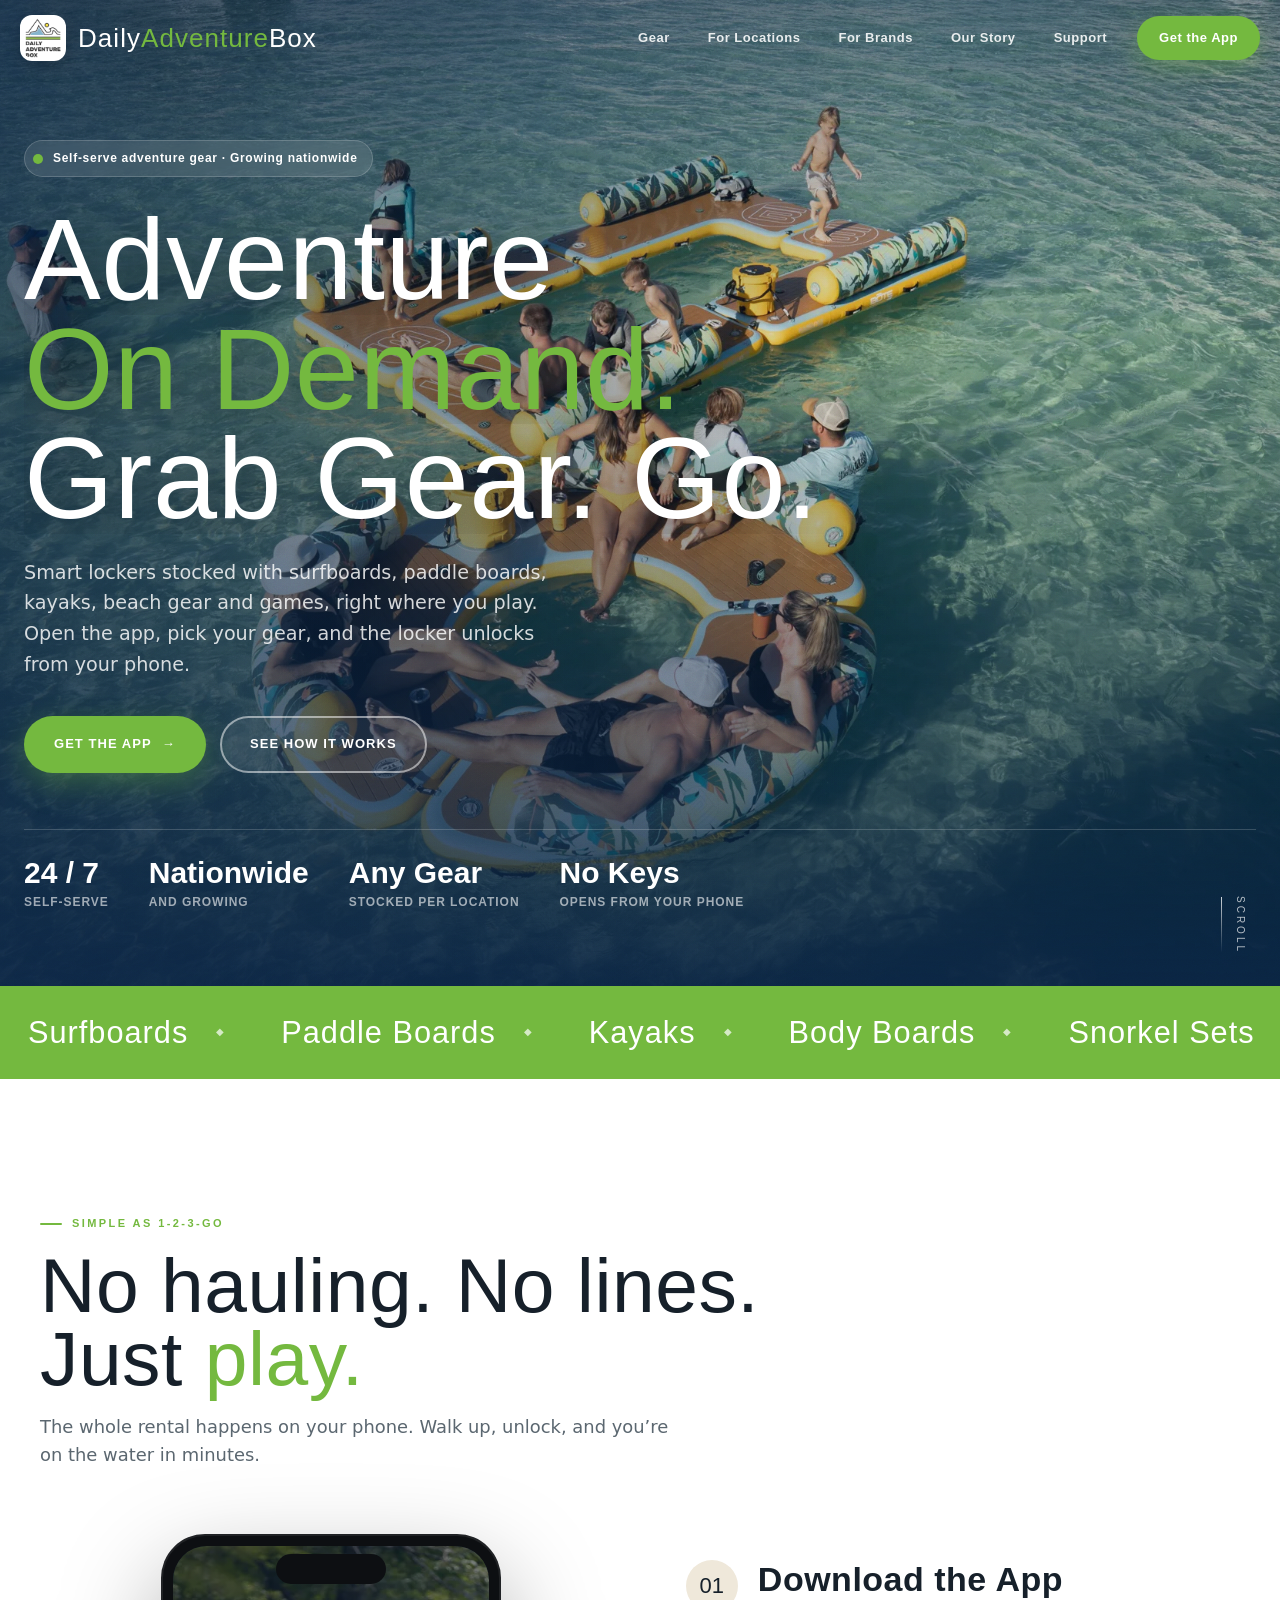
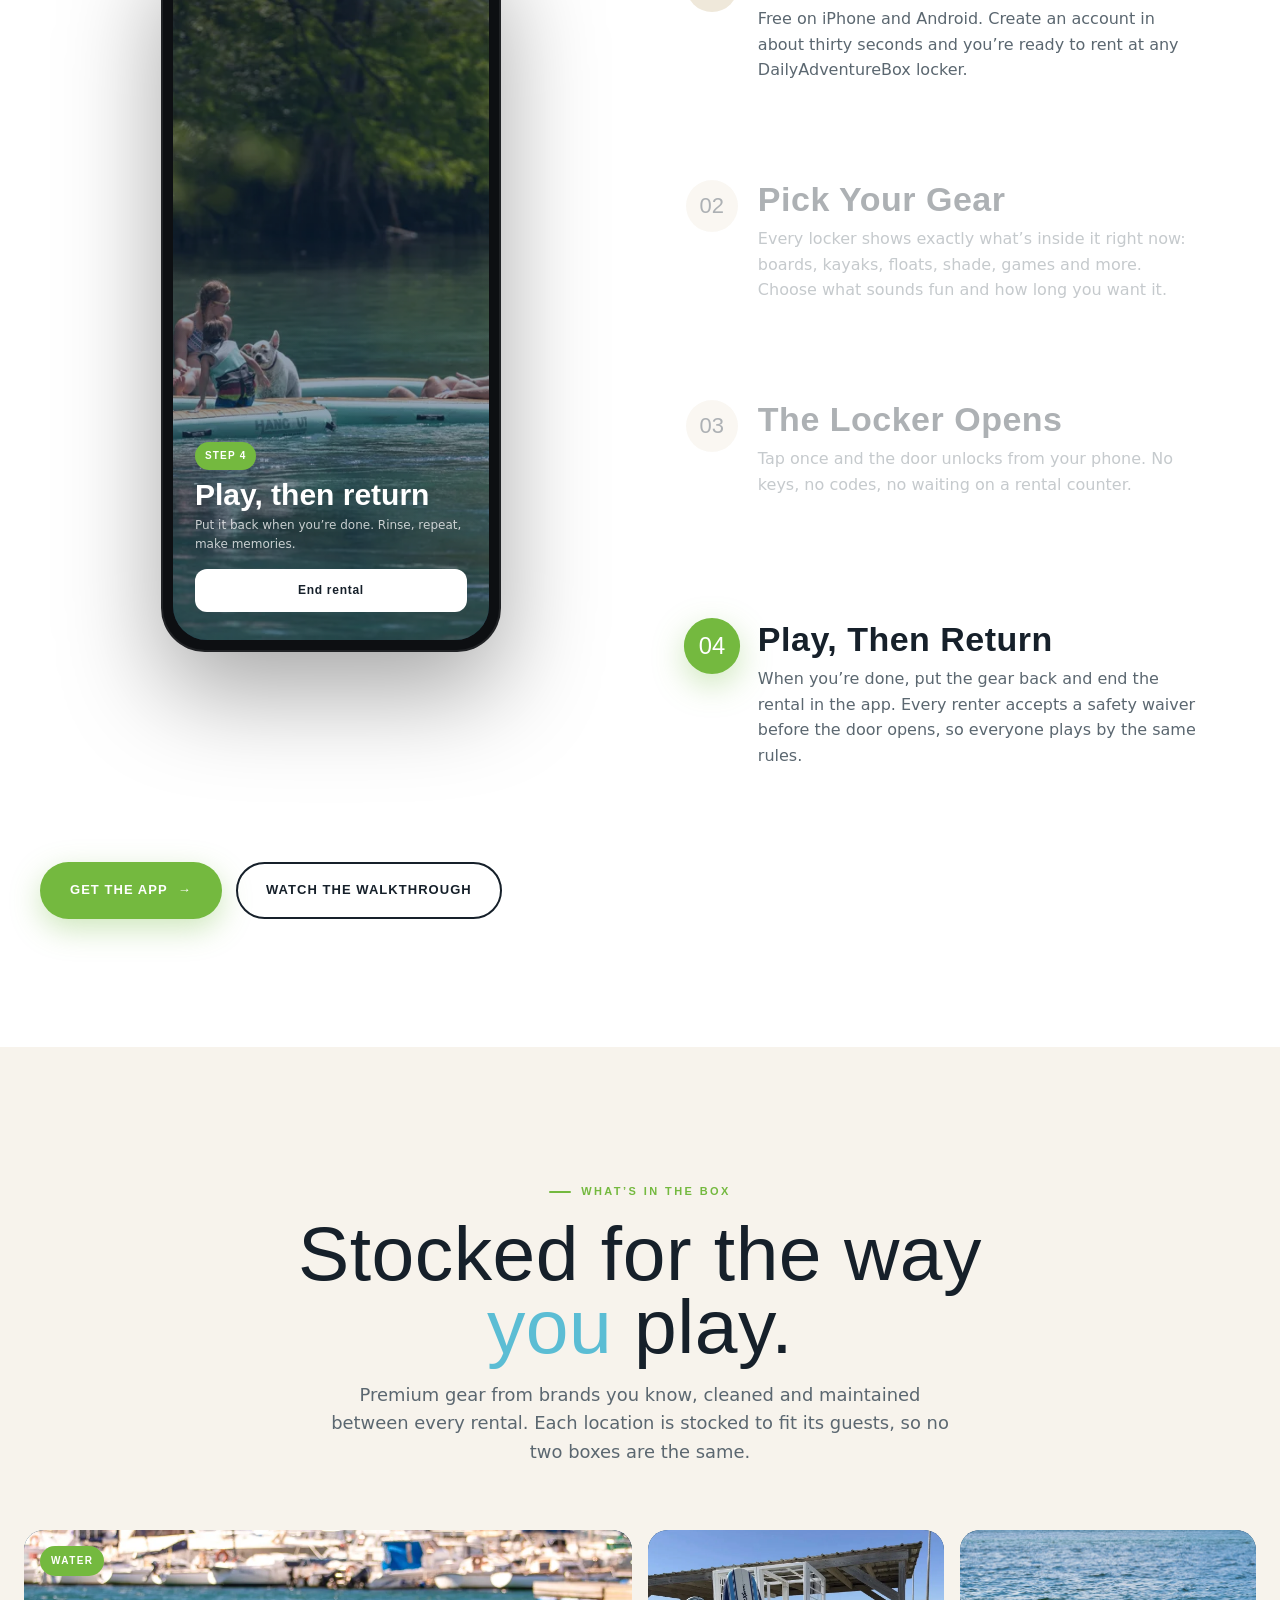
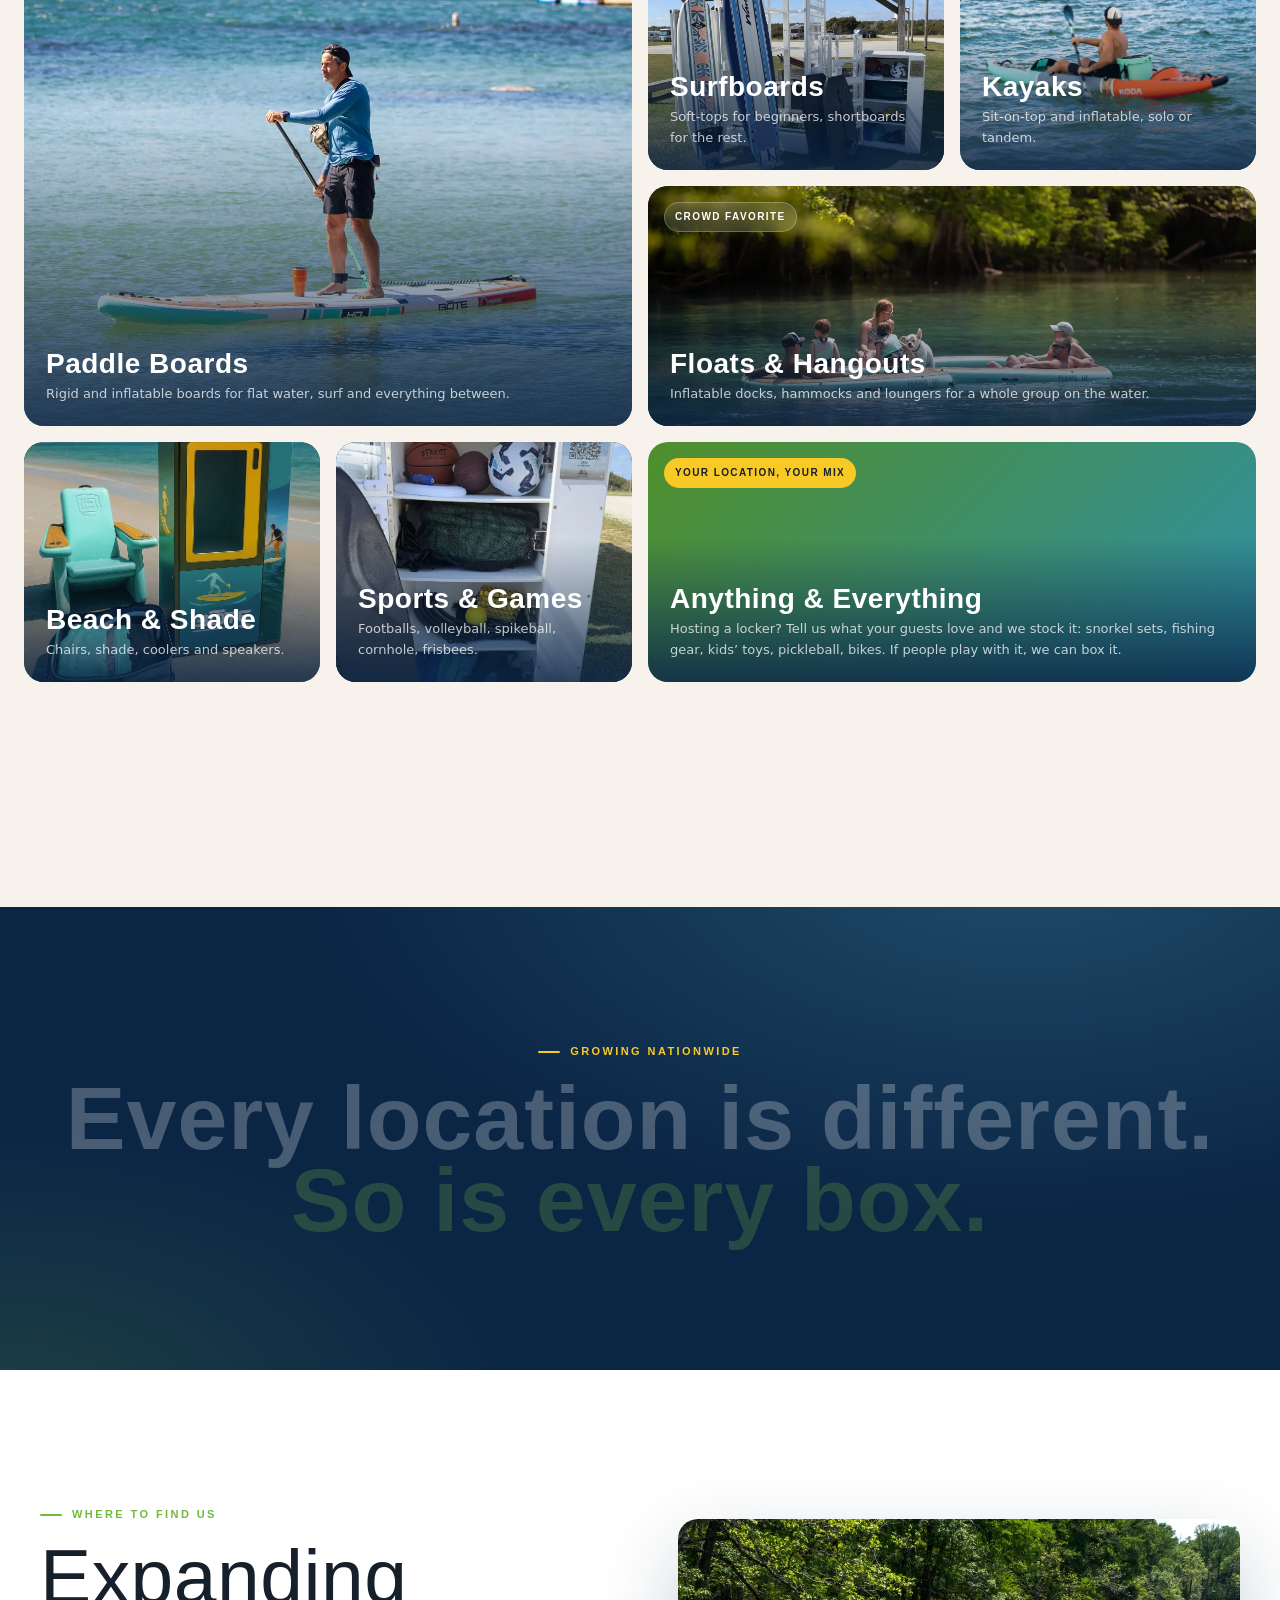
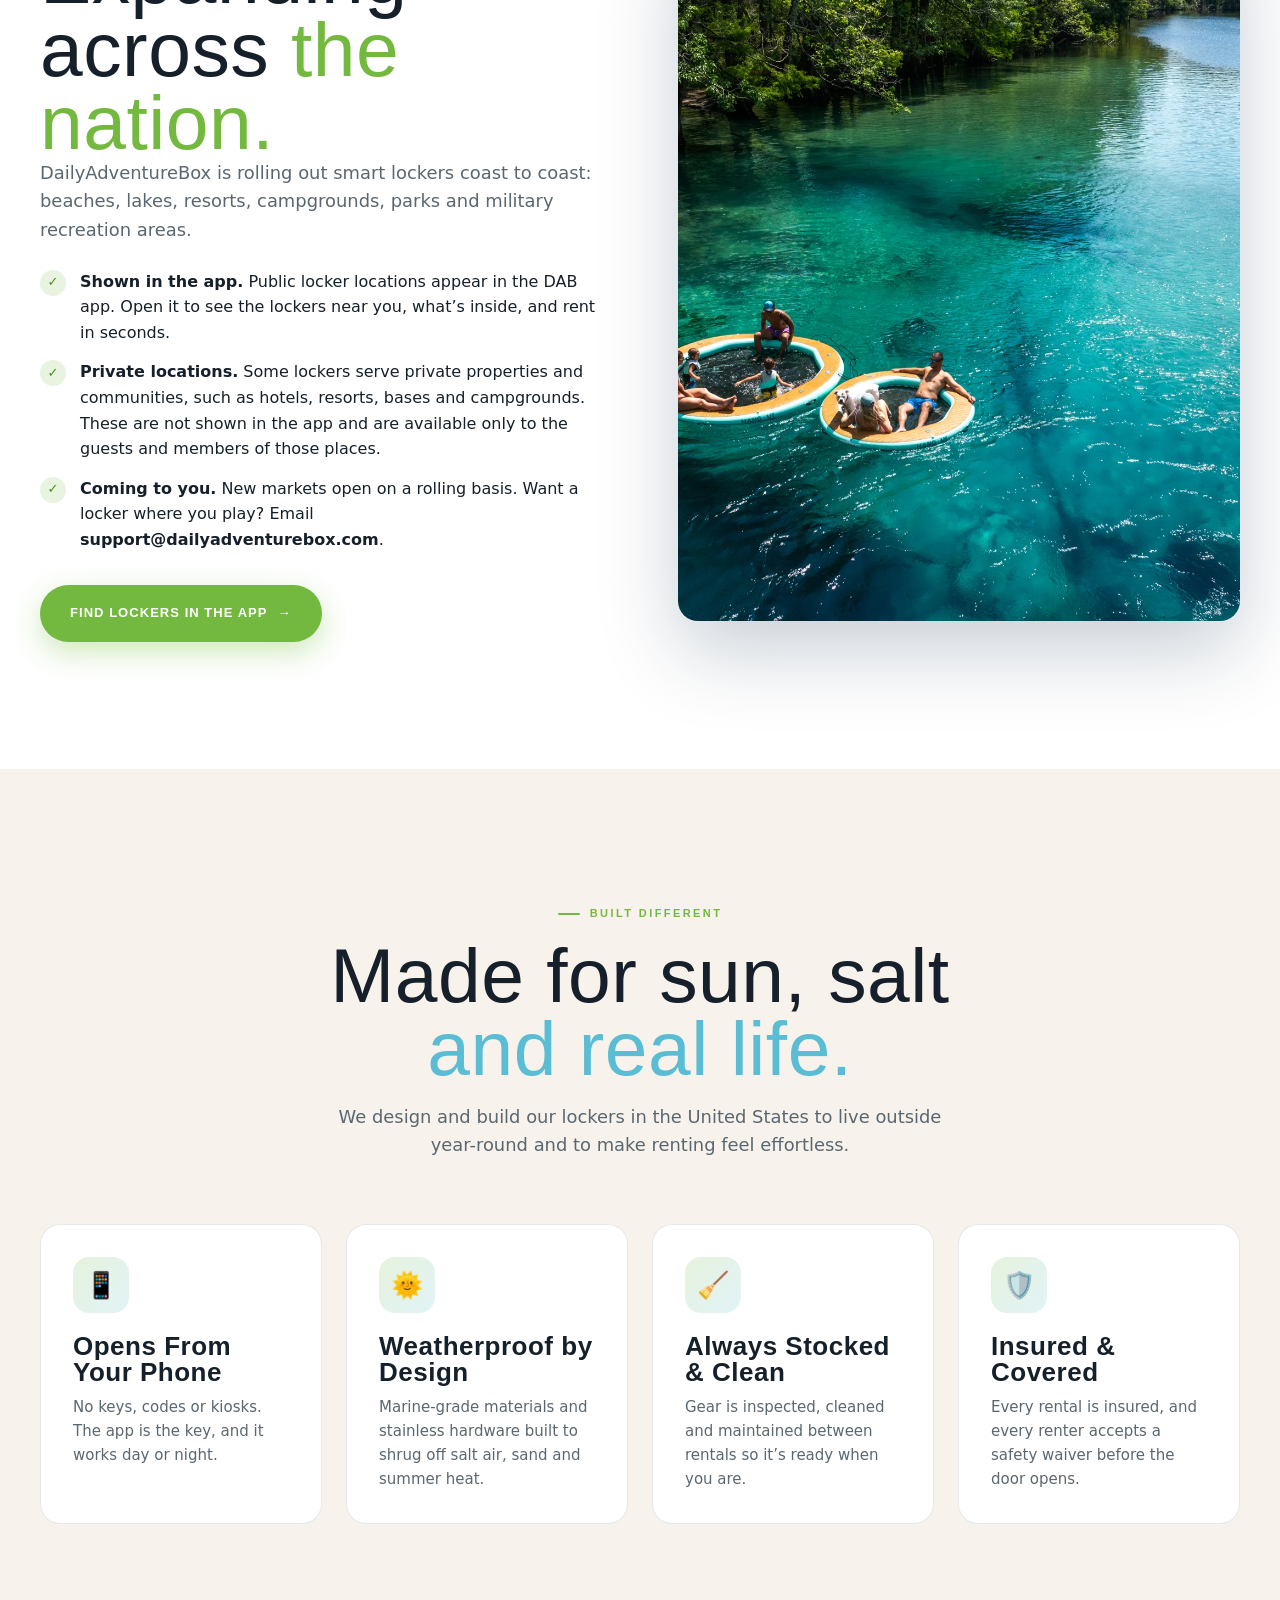
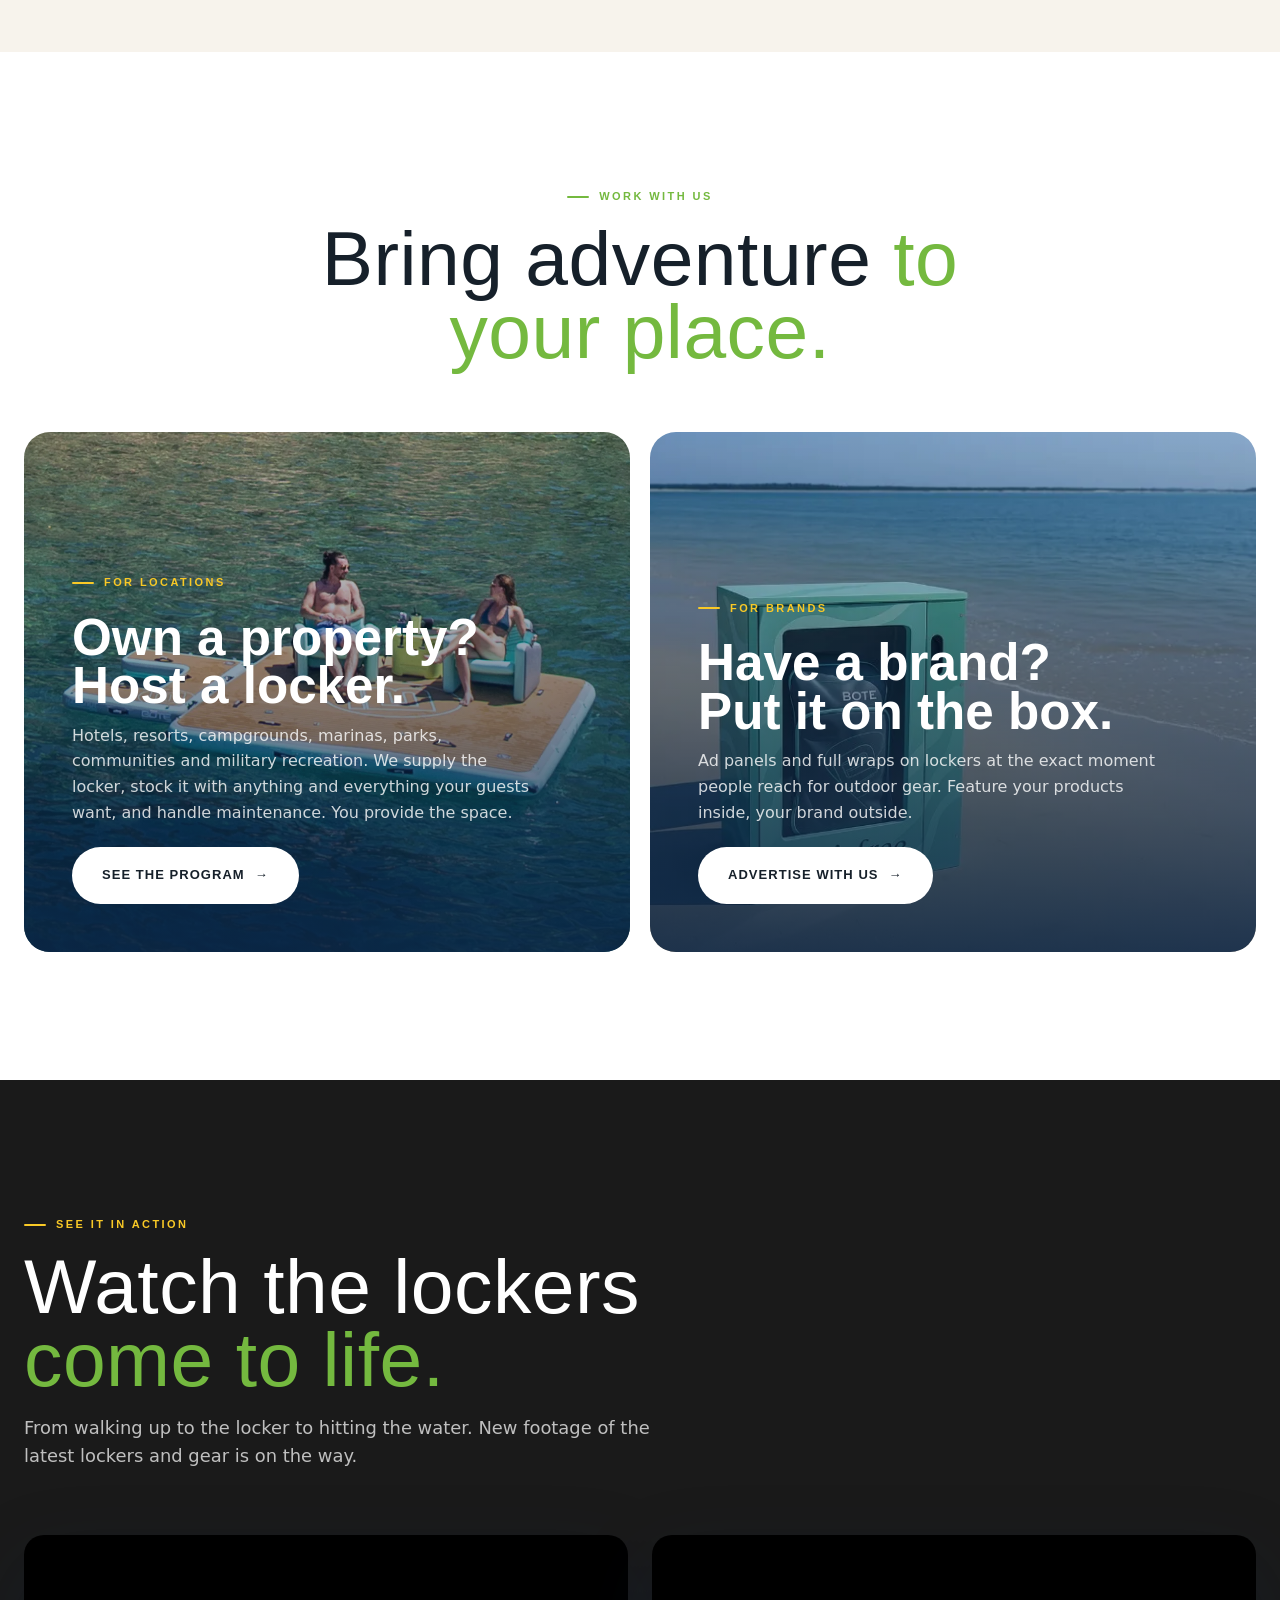
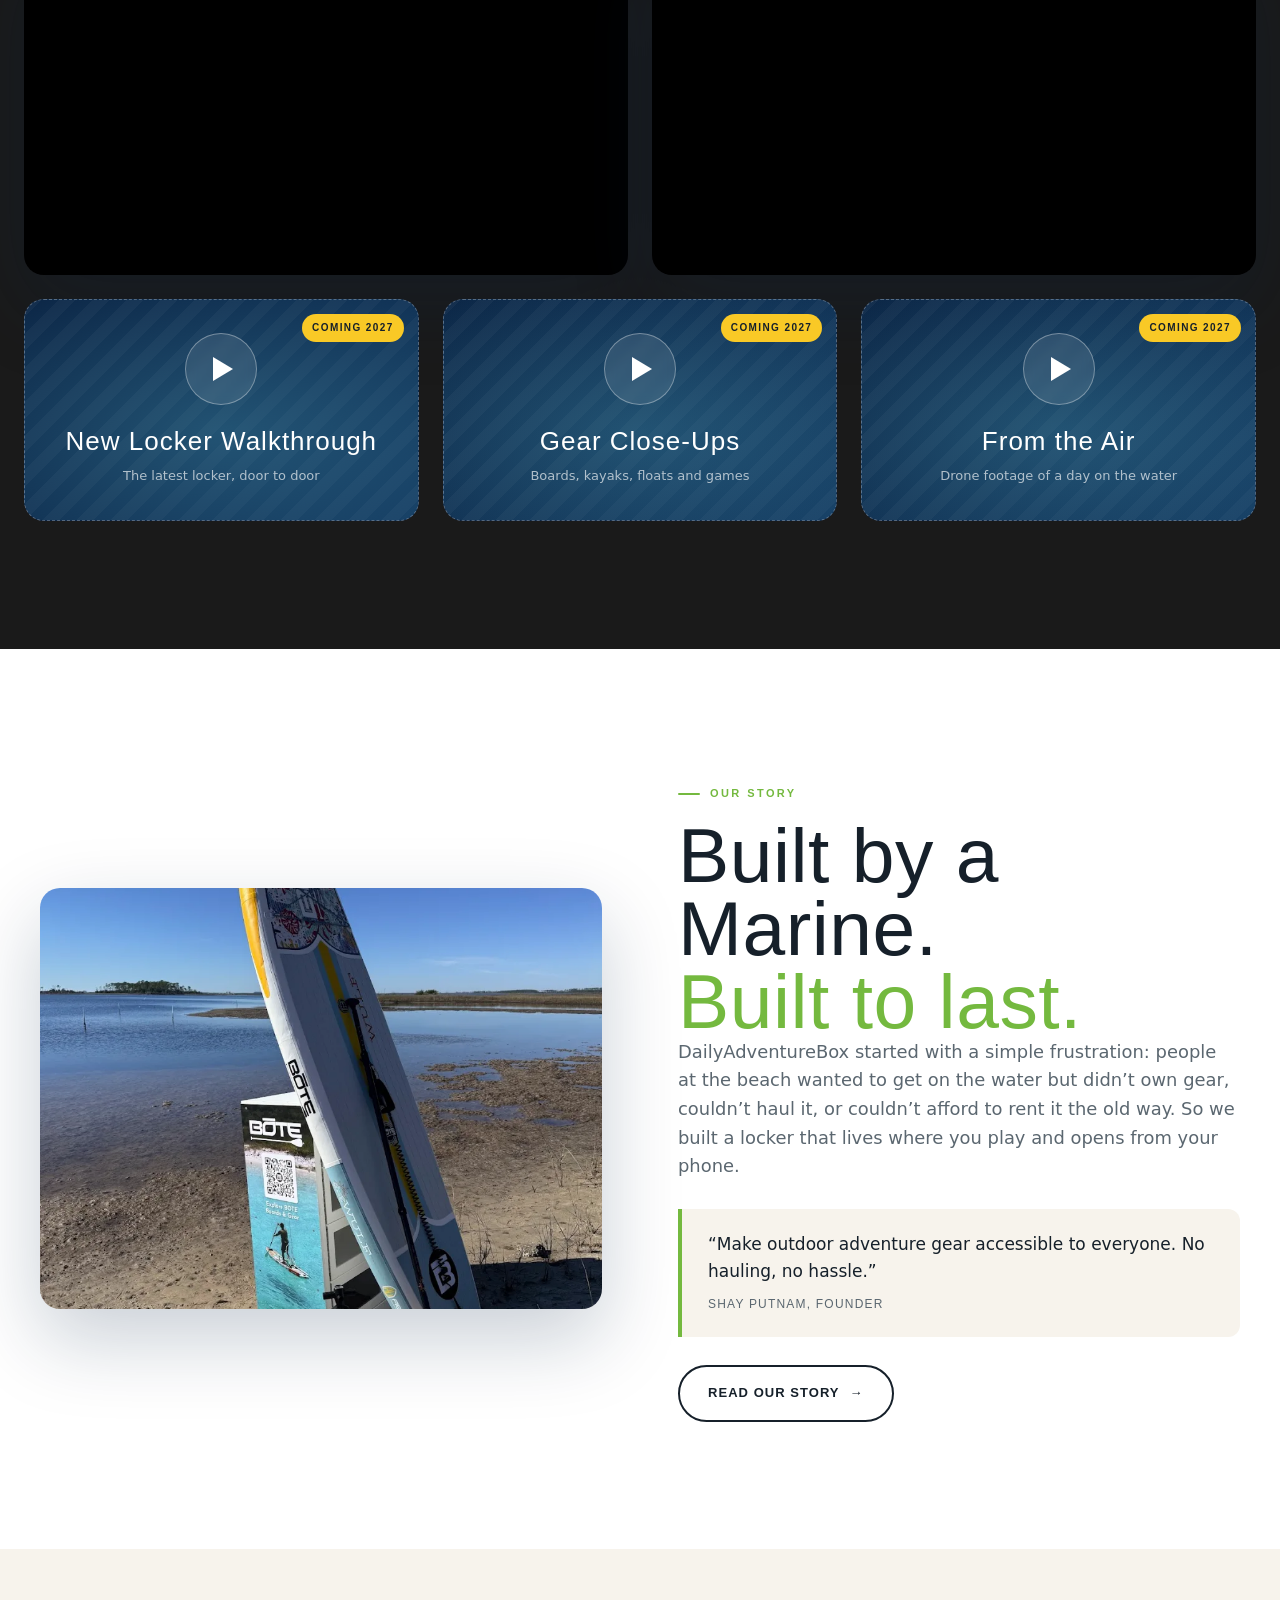
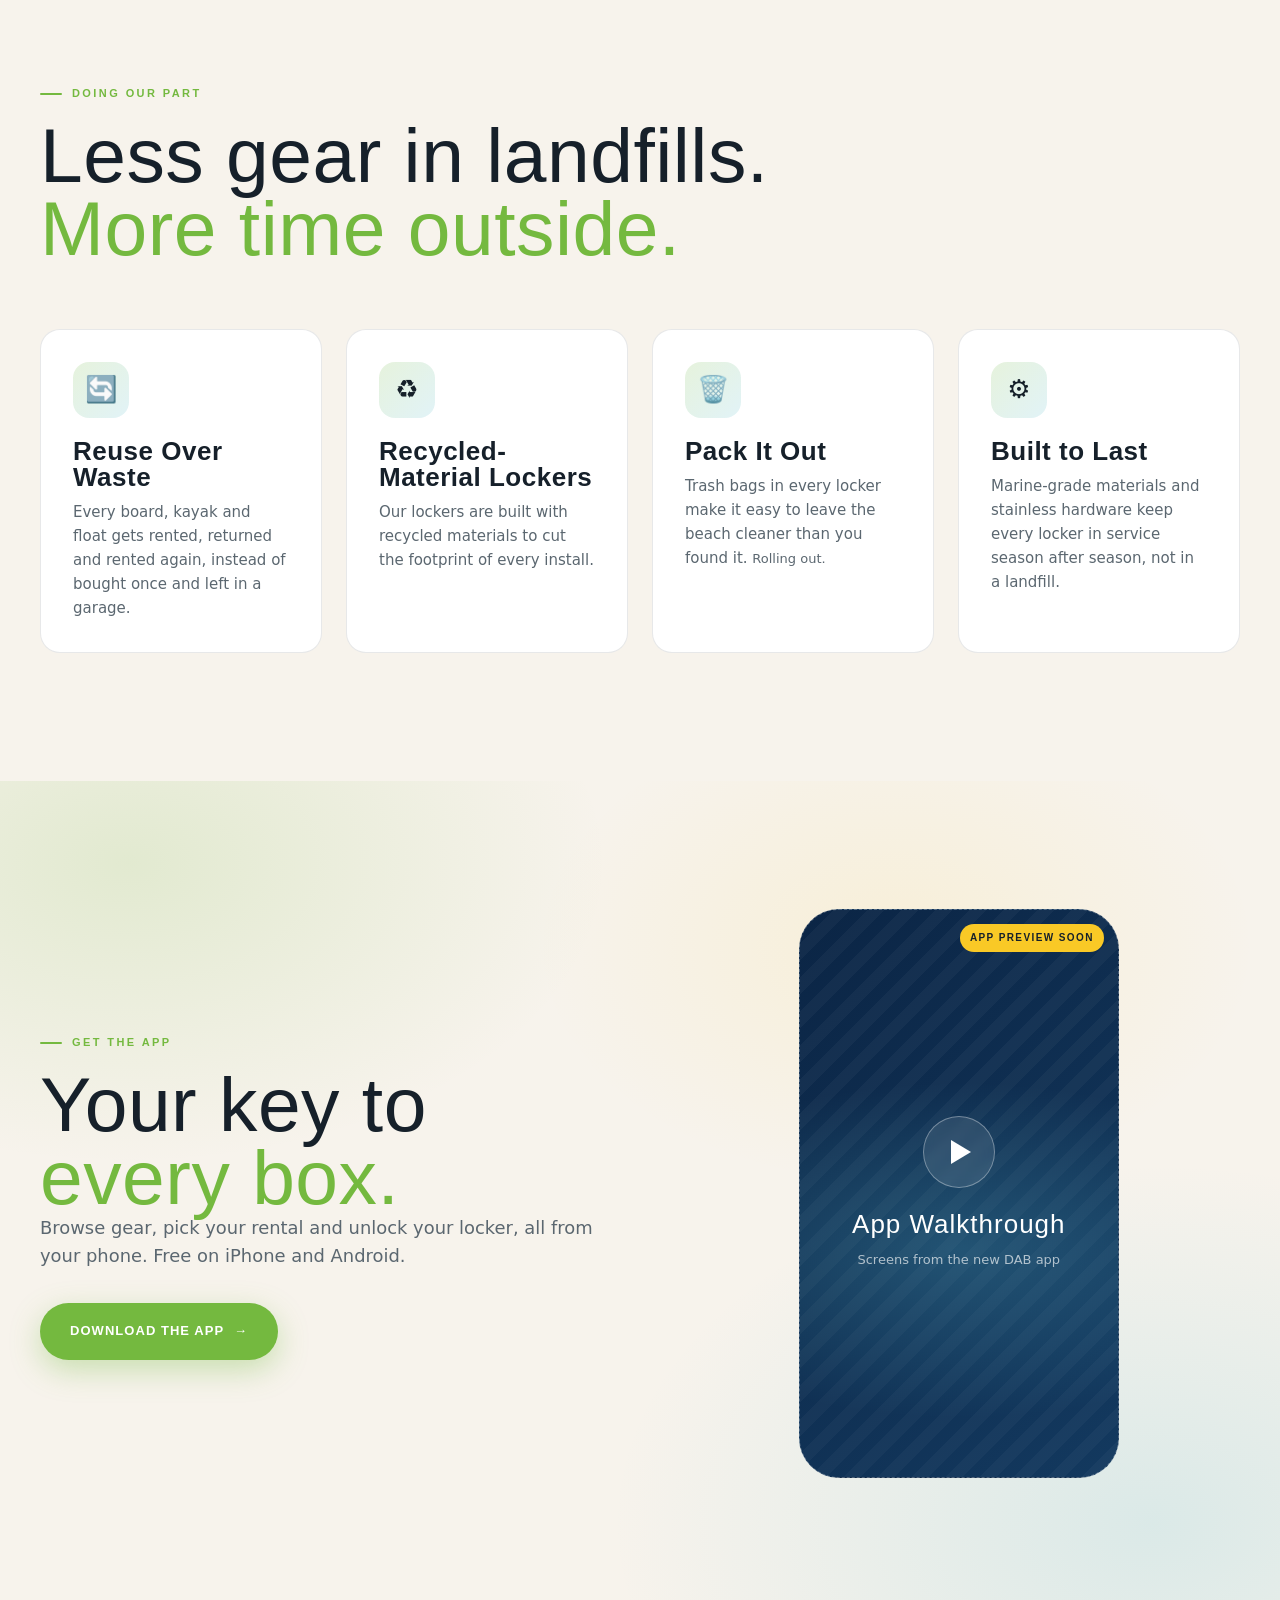
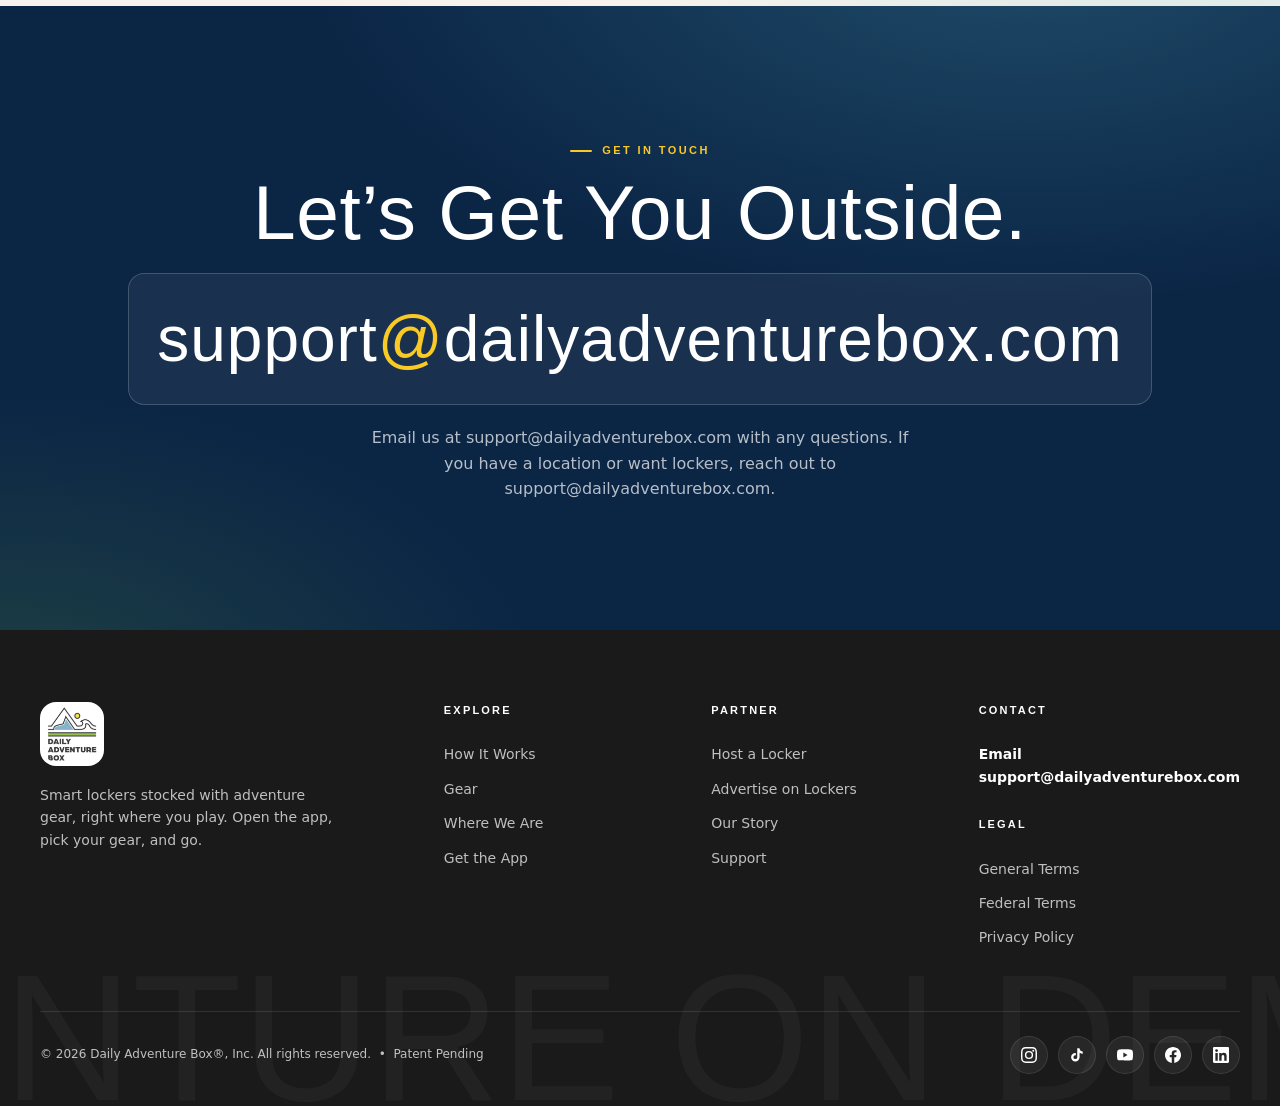
==== commit ece28c43: "QA pass: safer hero video, location-safe photos, mobile fixes - Hero video fades in only once YouTub" ====
--- a/index.html
+++ b/index.html
@@ -23,7 +23,7 @@
 <body>
 <header class="nav" id="nav">
   <div class="nav-inner">
-    <a class="nav-logo" href="index.html" aria-label="DailyAdventureBox home"><img src="media/dab-logo.png" alt="DailyAdventureBox"></a>
+    <a class="nav-logo" href="index.html" aria-label="DailyAdventureBox home"><img src="media/dab-logo.png" alt=""><span class="nav-word">Daily<b>Adventure</b>Box</span></a>
     <nav>
       <ul class="nav-links">
         <li><a href="gear.html">Gear</a></li>
@@ -50,8 +50,8 @@
 <!-- ============================================================ HERO -->
 <section class="hero" id="top">
   <div class="hero-media">
-    <img class="kb" src="media/clj05-wide-bluesky.webp" alt="" fetchpriority="high">
-    <iframe class="yt" src="https://www.youtube-nocookie.com/embed/UzxDN0vsQpY?autoplay=1&amp;mute=1&amp;loop=1&amp;playlist=UzxDN0vsQpY&amp;controls=0&amp;rel=0&amp;modestbranding=1&amp;playsinline=1&amp;iv_load_policy=3&amp;disablekb=1" title="DailyAdventureBox in action" allow="autoplay; encrypted-media" tabindex="-1" aria-hidden="true" loading="eager"></iframe>
+    <img class="kb" src="media/b33i3444.webp" alt="" fetchpriority="high">
+    <iframe class="yt" referrerpolicy="strict-origin-when-cross-origin" src="https://www.youtube-nocookie.com/embed/UzxDN0vsQpY?autoplay=1&amp;mute=1&amp;loop=1&amp;playlist=UzxDN0vsQpY&amp;controls=0&amp;rel=0&amp;modestbranding=1&amp;playsinline=1&amp;iv_load_policy=3&amp;disablekb=1&amp;enablejsapi=1" title="DailyAdventureBox in action" allow="autoplay; encrypted-media" tabindex="-1" aria-hidden="true" loading="eager"></iframe>
   </div>
   <div class="hero-shade"></div>
   <div class="hero-grain"></div>
@@ -142,7 +142,7 @@
       <a class="tile" href="gear.html#water"><img src="media/clj05-surfboards-locker-md.webp" alt="Surfboards in a locker"><div class="tile-body"><h3>Surfboards</h3><p>Soft-tops for beginners, shortboards for the rest.</p></div></a>
       <a class="tile" href="gear.html#water"><img src="media/kayak-koda-120-md.webp" alt="Kayak"><div class="tile-body"><h3>Kayaks</h3><p>Sit-on-top and inflatable, solo or tandem.</p></div></a>
       <a class="tile span-2" href="gear.html#water"><img src="media/river-group-float-md.webp" alt="Family on an inflatable hangout dock"><span class="tag">Crowd favorite</span><div class="tile-body"><h3>Floats &amp; Hangouts</h3><p>Inflatable docks, hammocks and loungers for a whole group on the water.</p></div></a>
-      <a class="tile" href="gear.html#beach"><img src="media/bote-lifestyle-md.webp" alt="Beach day"><div class="tile-body"><h3>Beach &amp; Shade</h3><p>Chairs, shade, coolers and speakers.</p></div></a>
+      <a class="tile" href="gear.html#beach"><img src="media/bote-ad-rendering-md.webp" alt="Beach chair and gear bag beside a DailyAdventureBox locker" style="object-position:50% 70%"><div class="tile-body"><h3>Beach &amp; Shade</h3><p>Chairs, shade, coolers and speakers.</p></div></a>
       <a class="tile" href="gear.html#sports"><img src="media/clj05-v2-sports-gear-md.webp" alt="Sports gear locker"><div class="tile-body"><h3>Sports &amp; Games</h3><p>Footballs, volleyball, spikeball, cornhole, frisbees.</p></div></a>
       <a class="tile span-2" href="gear.html#custom" style="background:linear-gradient(135deg,var(--green-deep),var(--sky-deep))"><span class="tag sun">Your location, your mix</span><div class="tile-body"><h3>Anything &amp; Everything</h3><p>Hosting a locker? Tell us what your guests love and we stock it: snorkel sets, fishing gear, kids’ toys, pickleball, bikes. If people play with it, we can box it.</p></div></a>
     </div>
@@ -178,7 +178,7 @@
         </div>
       </div>
       <div data-reveal="right">
-        <div class="feature-media"><img src="media/clj05-full-setup.webp" alt="DailyAdventureBox lockers under a beach pavilion"></div>
+        <div class="feature-media"><img src="media/dji-drone-floats.webp" alt="Friends floating down a clear river"></div>
       </div>
     </div>
   </div>
@@ -210,7 +210,7 @@
     </div>
     <div class="split" data-stagger>
       <a class="panel" href="locations.html">
-        <img src="media/i-own-a-location-md.webp" alt="Beachfront resort pool">
+        <img src="media/float-dock10-md.webp" alt="Guests relaxing on a floating dock">
         <div class="panel-body">
           <p class="eyebrow" style="color:var(--sun)">For Locations</p>
           <h3>Own a property?<br>Host a locker.</h3>
@@ -240,8 +240,8 @@
       <p class="lede">From walking up to the locker to hitting the water. New footage of the latest lockers and gear is on the way.</p>
     </div>
     <div class="grid grid-2" data-stagger>
-      <div class="video-frame"><iframe src="https://www.youtube-nocookie.com/embed/UzxDN0vsQpY?rel=0&amp;modestbranding=1" title="DailyAdventureBox teaser" allow="accelerometer; autoplay; clipboard-write; encrypted-media; gyroscope; picture-in-picture" allowfullscreen loading="lazy"></iframe></div>
-      <div class="video-frame"><iframe src="https://www.youtube-nocookie.com/embed/2kjWIoqD9Hs?rel=0&amp;modestbranding=1" title="How to use a DailyAdventureBox locker" allow="accelerometer; autoplay; clipboard-write; encrypted-media; gyroscope; picture-in-picture" allowfullscreen loading="lazy"></iframe></div>
+      <div class="video-frame"><iframe referrerpolicy="strict-origin-when-cross-origin" src="https://www.youtube-nocookie.com/embed/UzxDN0vsQpY?rel=0&amp;modestbranding=1" title="DailyAdventureBox teaser" allow="accelerometer; autoplay; clipboard-write; encrypted-media; gyroscope; picture-in-picture" allowfullscreen loading="lazy"></iframe></div>
+      <div class="video-frame"><iframe referrerpolicy="strict-origin-when-cross-origin" src="https://www.youtube-nocookie.com/embed/2kjWIoqD9Hs?rel=0&amp;modestbranding=1" title="How to use a DailyAdventureBox locker" allow="accelerometer; autoplay; clipboard-write; encrypted-media; gyroscope; picture-in-picture" allowfullscreen loading="lazy"></iframe></div>
     </div>
     <div class="grid grid-3" style="margin-top:24px" data-stagger>
       <div class="media-soon"><span class="badge">Coming 2027</span><div><div class="play"></div><div class="label">New Locker Walkthrough</div><div class="sub">The latest locker, door to door</div></div></div>
@@ -266,7 +266,7 @@
         <div class="btn-row" style="margin-top:28px"><a class="btn btn-outline-dark" href="story.html">Read Our Story <span class="arrow">&rarr;</span></a></div>
       </div>
       <div data-reveal="left">
-        <div class="feature-media landscape"><img src="media/screenshot-145126.webp" alt="Building DailyAdventureBox lockers in the workshop"></div>
+        <div class="feature-media landscape"><img src="media/screenshot-locker-gear.webp" alt="DailyAdventureBox locker on the shoreline with a paddle board"></div>
       </div>
     </div>
   </div>
@@ -283,7 +283,7 @@
       <div class="card"><div class="icon">&#128260;</div><h3>Reuse Over Waste</h3><p>Every board, kayak and float gets rented, returned and rented again, instead of bought once and left in a garage.</p></div>
       <div class="card"><div class="icon">&#9851;&#65039;</div><h3>Recycled-Material Lockers</h3><p>Our lockers are built with recycled materials to cut the footprint of every install.</p></div>
       <div class="card"><div class="icon">&#128465;&#65039;</div><h3>Pack It Out</h3><p>Trash bags in every locker make it easy to leave the beach cleaner than you found it. <span class="note">Rolling out.</span></p></div>
-      <div class="card"><div class="icon">&#127793;</div><h3>Giving Back</h3><p>We’re building partnerships with outdoor-access and conservation groups to protect the places our gear gets used. <span class="note">In progress.</span></p></div>
+      <div class="card"><div class="icon">&#9881;&#65039;</div><h3>Built to Last</h3><p>Marine-grade materials and stainless hardware keep every locker in service season after season, not in a landfill.</p></div>
     </div>
   </div>
 </section>
--- a/assets/site.css
+++ b/assets/site.css
@@ -156,8 +156,10 @@
 }
 .nav-inner { width: min(1400px, calc(100% - 40px)); margin: 0 auto; display: flex; align-items: center; justify-content: space-between; gap: 24px; }
 .nav-logo { display: flex; align-items: center; gap: 12px; }
-.nav-logo img { height: 42px; width: auto; transition: height .4s; }
-.nav.scrolled .nav-logo img { height: 36px; }
+.nav-logo img { height: 46px; width: 46px; object-fit: contain; background: #fff; border-radius: 12px; padding: 3px; box-shadow: 0 6px 18px rgba(0,0,0,0.18); transition: height .4s, width .4s; }
+.nav.scrolled .nav-logo img { height: 38px; width: 38px; }
+.nav-word { font-family: var(--font-display); font-size: 26px; letter-spacing: 0.04em; color: #fff; line-height: 1; white-space: nowrap; }
+.nav-word b { font-weight: 400; color: var(--green); }
 .nav-links { display: flex; align-items: center; gap: 6px; list-style: none; margin: 0; padding: 0; }
 .nav-links a {
   display: inline-flex; align-items: center; padding: 10px 16px; border-radius: 999px;
@@ -198,12 +200,15 @@
   position: absolute; top: 50%; left: 50%;
   width: max(100vw, 177.78svh); height: max(100svh, 56.25vw);
   transform: translate(-50%, -50%); pointer-events: none; border: 0;
-}
+  opacity: 0; transition: opacity 1.4s var(--ease-out);
+}
+.hero-media.playing .yt { opacity: 1; }
 .hero-media .kb { animation: kenburns 24s ease-in-out infinite alternate; transform-origin: 60% 40%; }
 @keyframes kenburns { from { transform: scale(1); } to { transform: scale(1.12); } }
 .hero-shade {
   position: absolute; inset: 0; z-index: 1;
   background:
+    linear-gradient(90deg, rgba(11,37,69,0.62) 0%, rgba(11,37,69,0.25) 45%, rgba(11,37,69,0) 70%),
     linear-gradient(180deg, rgba(11,37,69,0.45) 0%, rgba(11,37,69,0.05) 35%, rgba(11,37,69,0.55) 75%, rgba(11,37,69,0.92) 100%);
 }
 .hero-grain { position: absolute; inset: 0; z-index: 1; opacity: .18; mix-blend-mode: overlay; pointer-events: none;
@@ -212,14 +217,14 @@
 .hero-kicker { display: inline-flex; align-items: center; gap: 10px; padding: 8px 14px 8px 8px; border-radius: 999px; background: rgba(255,255,255,0.1); border: 1px solid rgba(255,255,255,0.18); backdrop-filter: blur(10px); font-family: var(--font-label); font-size: 12px; font-weight: 600; letter-spacing: 0.06em; margin-bottom: 28px; }
 .hero-kicker .dot { width: 10px; height: 10px; border-radius: 50%; background: var(--green); box-shadow: 0 0 0 0 var(--green-glow); animation: pulse 2s infinite; }
 @keyframes pulse { 0% { box-shadow: 0 0 0 0 rgba(116,185,63,0.6); } 70% { box-shadow: 0 0 0 12px rgba(116,185,63,0); } 100% { box-shadow: 0 0 0 0 rgba(116,185,63,0); } }
-.hero h1 { max-width: 14ch; text-shadow: 0 10px 40px rgba(0,0,0,0.35); }
-.hero h1 .line { display: block; overflow: hidden; }
-.hero h1 .line span { display: inline-block; transform: translateY(110%); animation: riseIn 1.1s var(--ease-out) forwards; }
-.hero h1 .line:nth-child(2) span { animation-delay: .12s; }
-.hero h1 .line:nth-child(3) span { animation-delay: .24s; }
+.hero h1, .page-hero h1 { max-width: 14ch; text-shadow: 0 10px 40px rgba(0,0,0,0.35); }
+.hero h1 .line, .page-hero h1 .line { display: block; overflow: hidden; }
+.hero h1 .line span, .page-hero h1 .line span { display: inline-block; transform: translateY(110%); animation: riseIn 1.1s var(--ease-out) forwards; }
+.hero h1 .line:nth-child(2) span, .page-hero h1 .line:nth-child(2) span { animation-delay: .12s; }
+.hero h1 .line:nth-child(3) span, .page-hero h1 .line:nth-child(3) span { animation-delay: .24s; }
 @keyframes riseIn { to { transform: translateY(0); } }
-.hero .lede { color: rgba(255,255,255,0.82); margin-top: 24px; max-width: 560px; font-size: clamp(17px, 1.5vw, 21px); opacity: 0; animation: fadeUp 1s .5s var(--ease-out) forwards; }
-.hero .btn-row { margin-top: 36px; opacity: 0; animation: fadeUp 1s .7s var(--ease-out) forwards; }
+.hero .lede, .page-hero .lede { color: rgba(255,255,255,0.82); margin-top: 24px; max-width: 560px; font-size: clamp(17px, 1.5vw, 21px); opacity: 0; animation: fadeUp 1s .5s var(--ease-out) forwards; }
+.hero .btn-row, .page-hero .btn-row { margin-top: 36px; opacity: 0; animation: fadeUp 1s .7s var(--ease-out) forwards; }
 @keyframes fadeUp { from { opacity: 0; transform: translateY(18px); } to { opacity: 1; transform: none; } }
 .hero-scroll { position: absolute; right: 32px; bottom: 32px; z-index: 2; display: flex; flex-direction: column; align-items: center; gap: 10px; color: rgba(255,255,255,0.7); font-family: var(--font-label); font-size: 10px; letter-spacing: 0.3em; text-transform: uppercase; writing-mode: vertical-rl; }
 .hero-scroll::after { content: ''; width: 1px; height: 56px; background: linear-gradient(to bottom, rgba(255,255,255,0.8), transparent); animation: scrollLine 2s infinite; }
@@ -375,7 +380,7 @@
 /* ---------- Footer ---------- */
 .footer { background: var(--charcoal); color: rgba(255,255,255,0.72); padding: 72px 0 32px; position: relative; overflow: hidden; }
 .footer-grid { display: grid; grid-template-columns: 1.6fr 1fr 1fr 1fr; gap: 40px; }
-.footer-brand img { height: 48px; margin-bottom: 18px; }
+.footer-brand img { height: 64px; width: 64px; object-fit: contain; background: #fff; border-radius: 16px; padding: 4px; margin-bottom: 18px; }
 .footer-brand p { font-size: 14px; max-width: 34ch; }
 .footer h4 { font-family: var(--font-label); font-size: 11px; letter-spacing: .2em; text-transform: uppercase; color: #fff; margin: 0 0 18px; }
 .footer-col a { display: block; font-size: 14px; padding: 6px 0; color: rgba(255,255,255,0.72); transition: color .3s, transform .3s var(--ease-out); }
@@ -422,6 +427,8 @@
 .sr-only { position: absolute; width: 1px; height: 1px; overflow: hidden; clip: rect(0 0 0 0); white-space: nowrap; }
 .kicker-num { font-family: var(--font-display); font-size: 64px; line-height: 1; color: rgba(22,32,42,0.08); position: absolute; top: 16px; right: 22px; }
 .dark .kicker-num { color: rgba(255,255,255,0.08); }
+.kicker-num + h3 { padding-right: 64px; }
+.kicker-num + h3 + p { position: relative; }
 .note { font-size: 13px; color: var(--mute); }
 
 /* ---------- Responsive ---------- */
@@ -445,6 +452,10 @@
   .footer-big { display: none; }
 }
 @media (max-width: 600px) {
+  .nav-word { font-size: 22px; }
+  .hero-shade, .page-hero .hero-shade { background: linear-gradient(180deg, rgba(11,37,69,0.55) 0%, rgba(11,37,69,0.5) 30%, rgba(11,37,69,0.78) 60%, rgba(11,37,69,0.95) 100%); }
+  .hero-stats { display: grid; grid-template-columns: 1fr 1fr; gap: 22px 16px; margin-top: 40px; }
+  .hero-stat strong { font-size: 26px; }
   .container, .container-wide, .nav-inner, .hero-content { width: calc(100% - 32px); }
   .bento { grid-template-columns: 1fr; grid-auto-rows: 220px; }
   .span-2 { grid-column: span 1; } .row-2 { grid-row: span 1; }
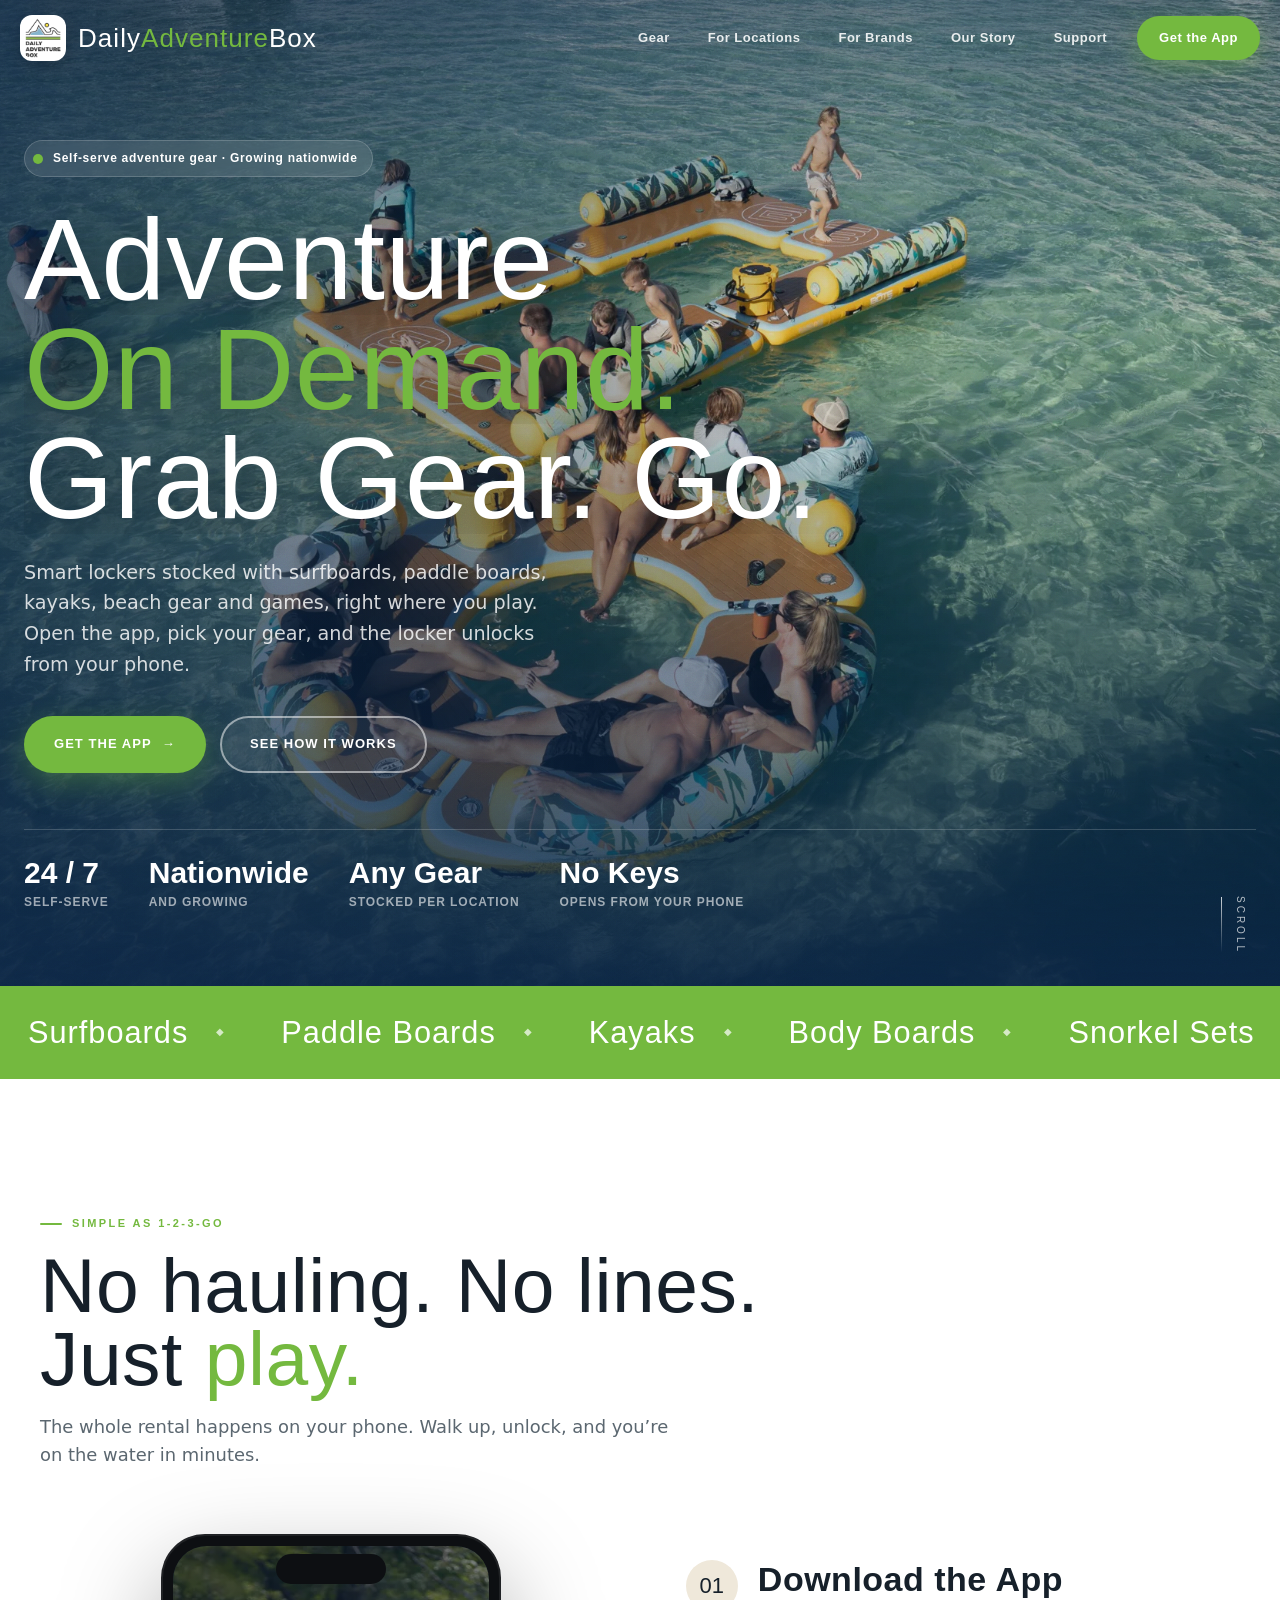
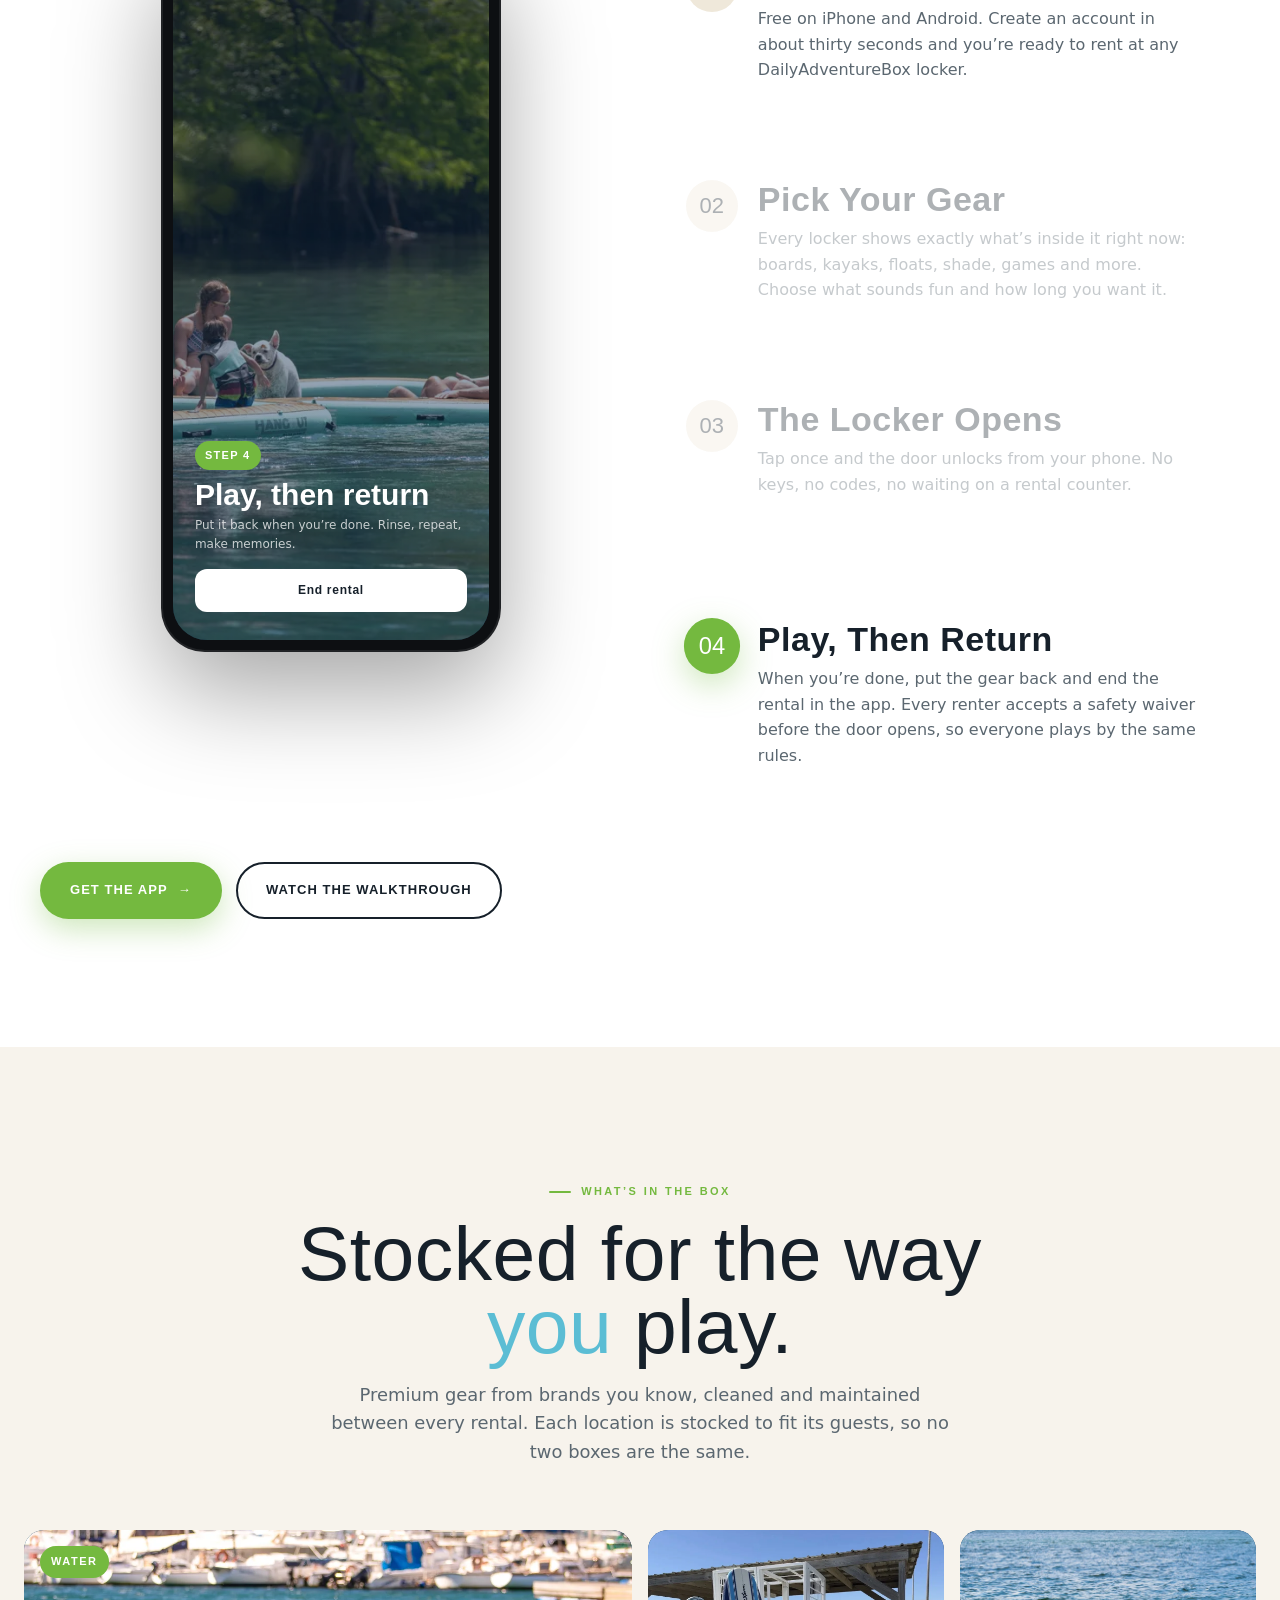
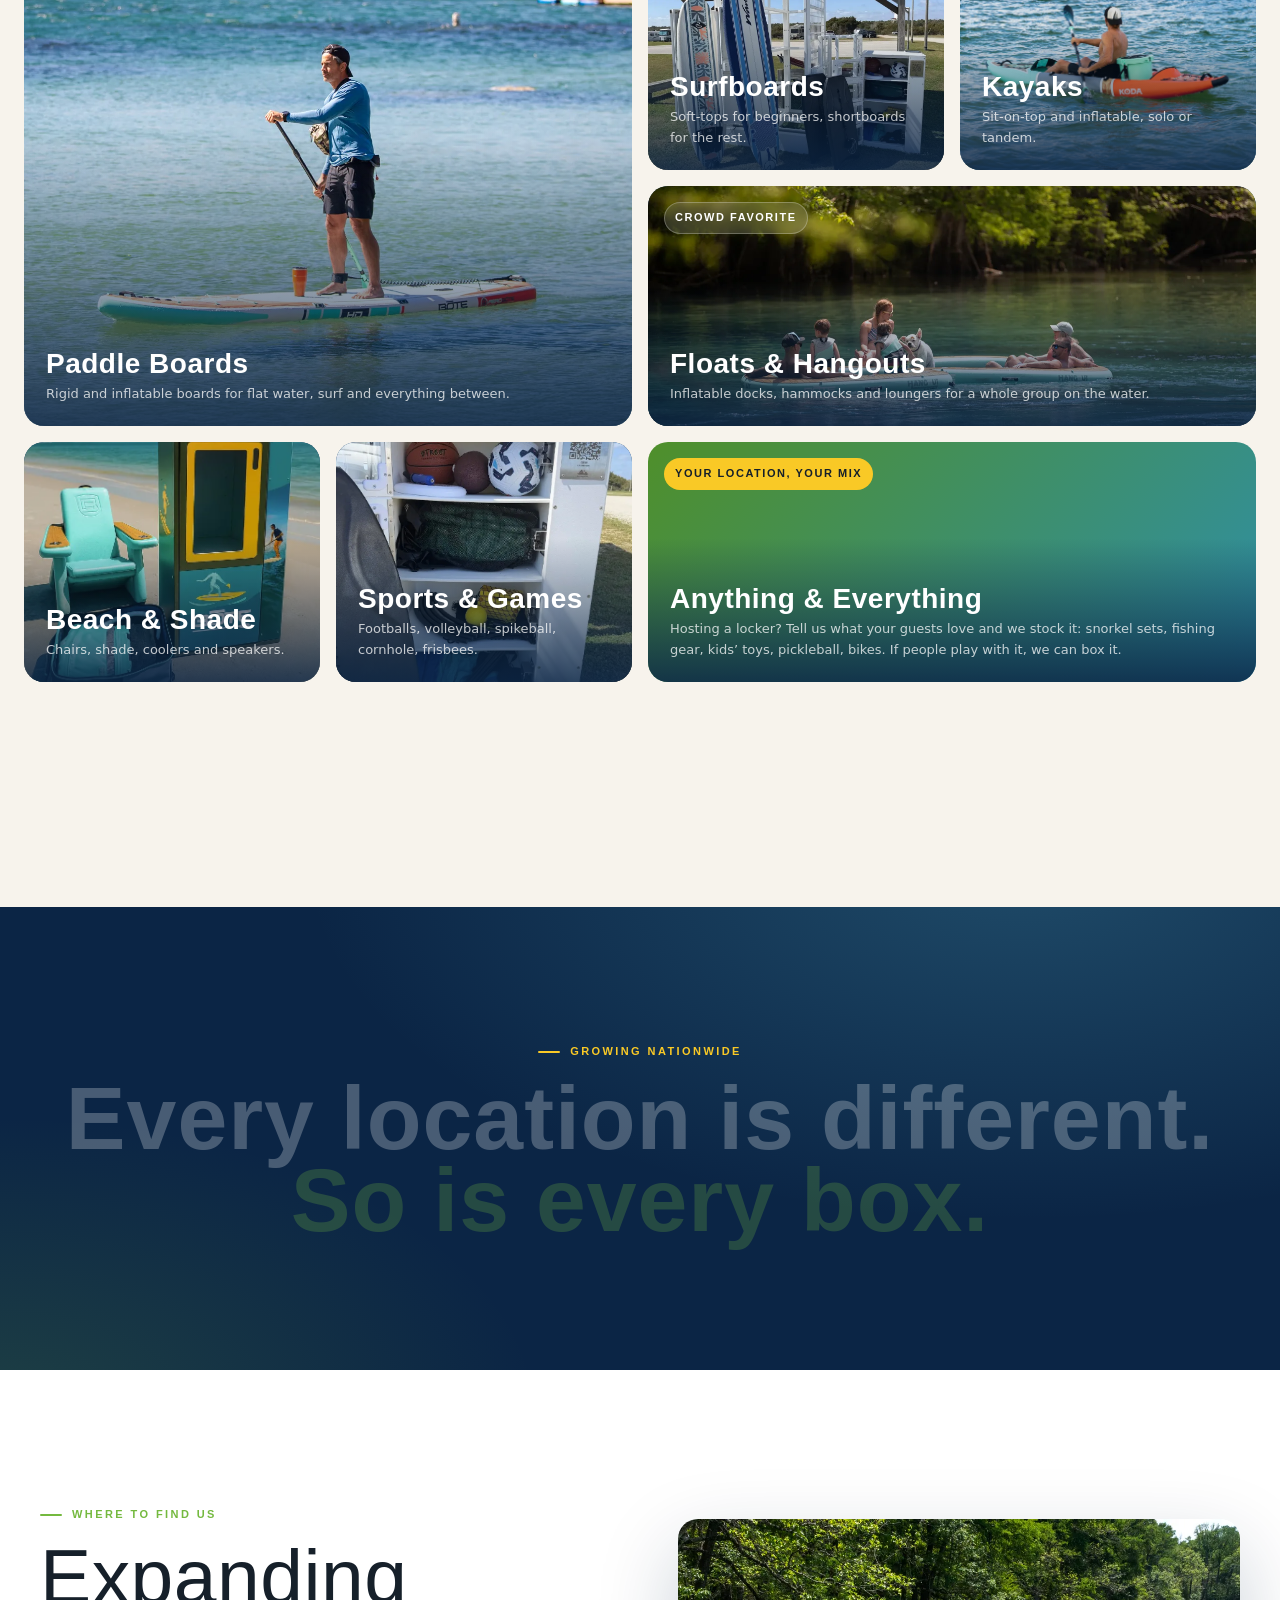
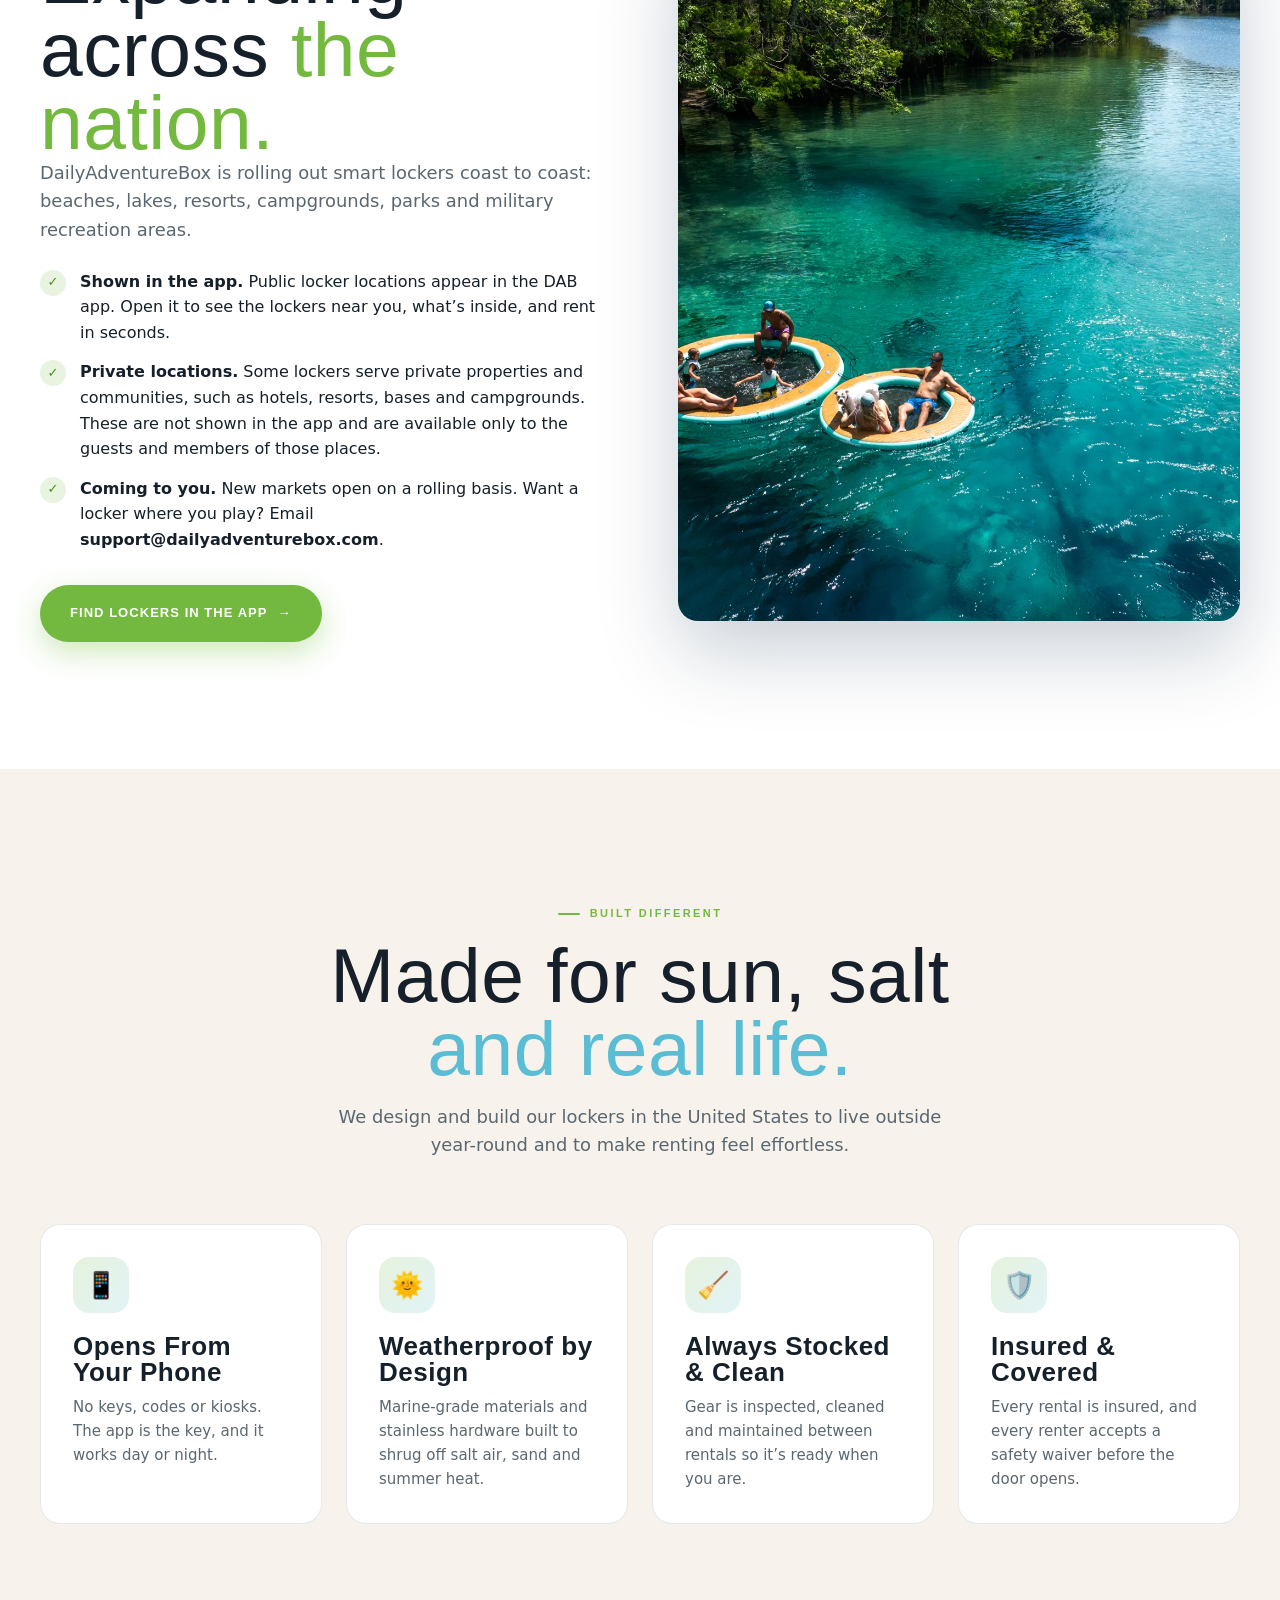
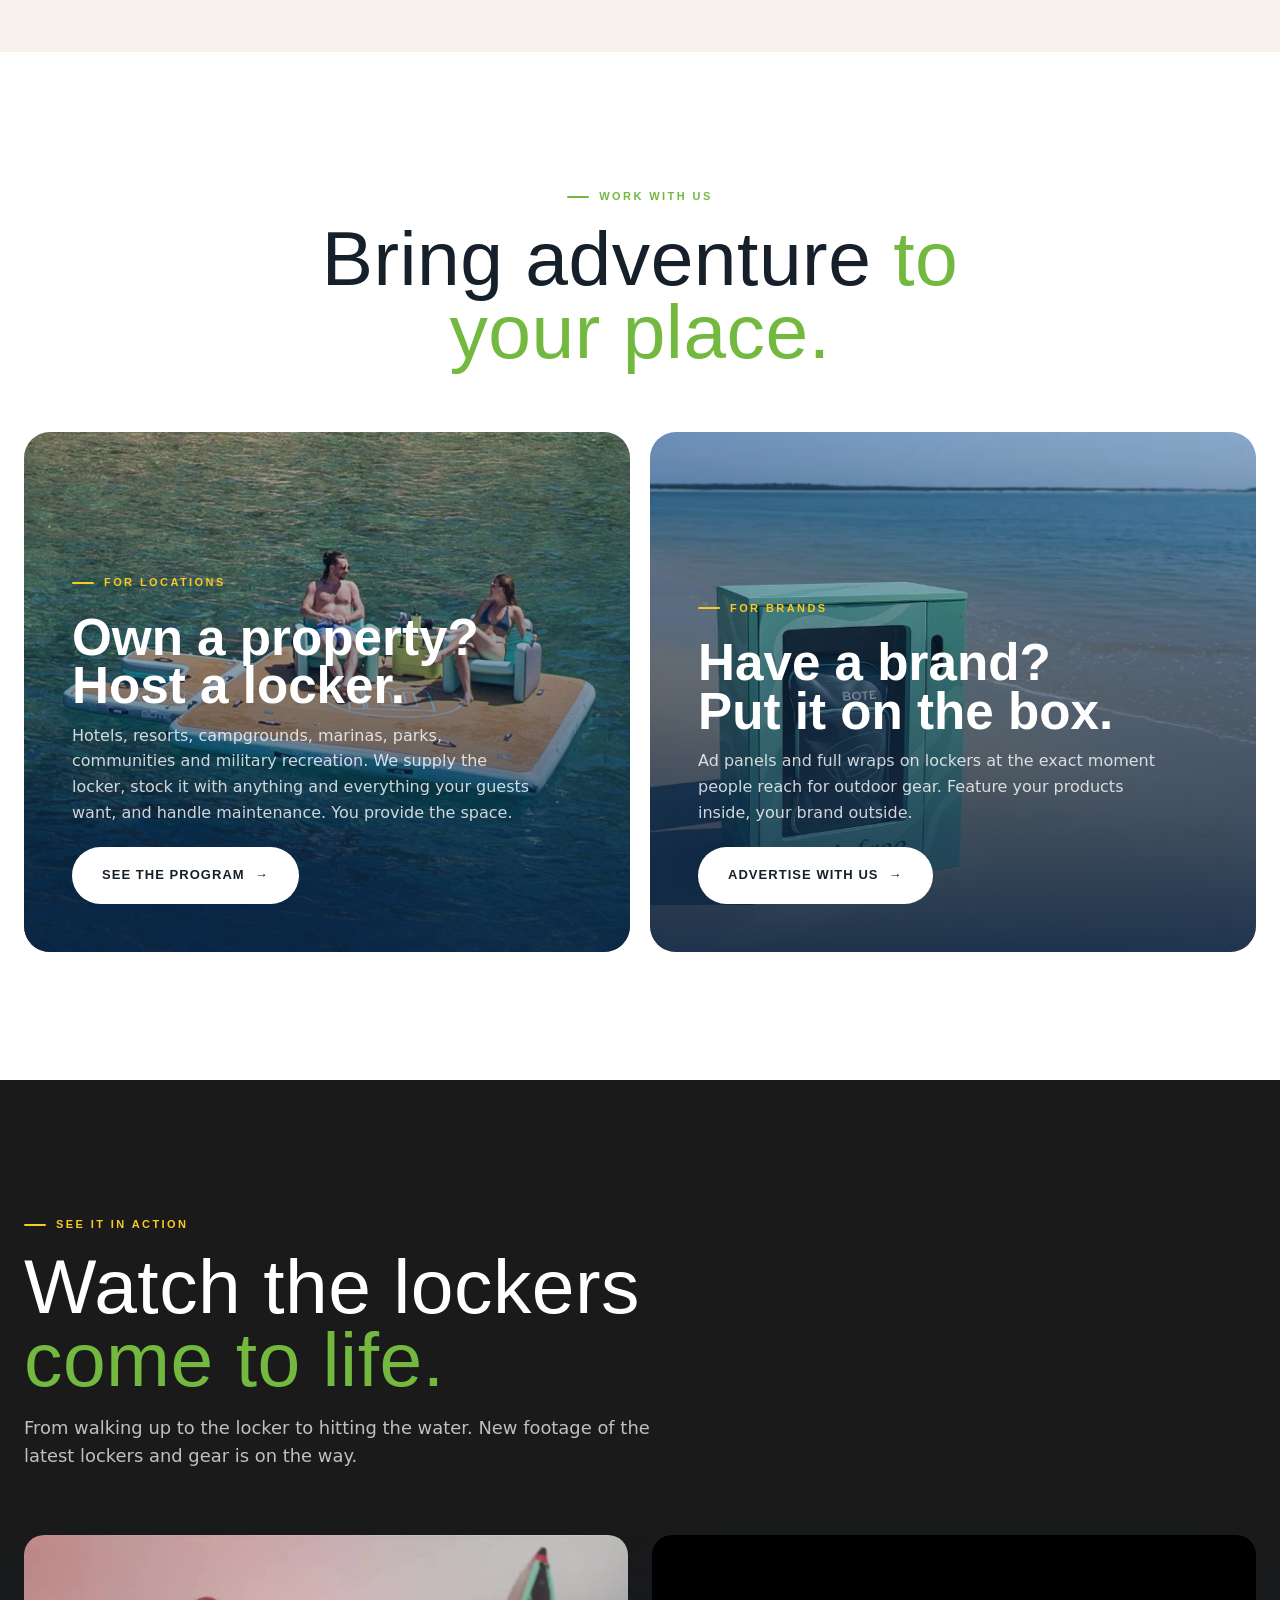
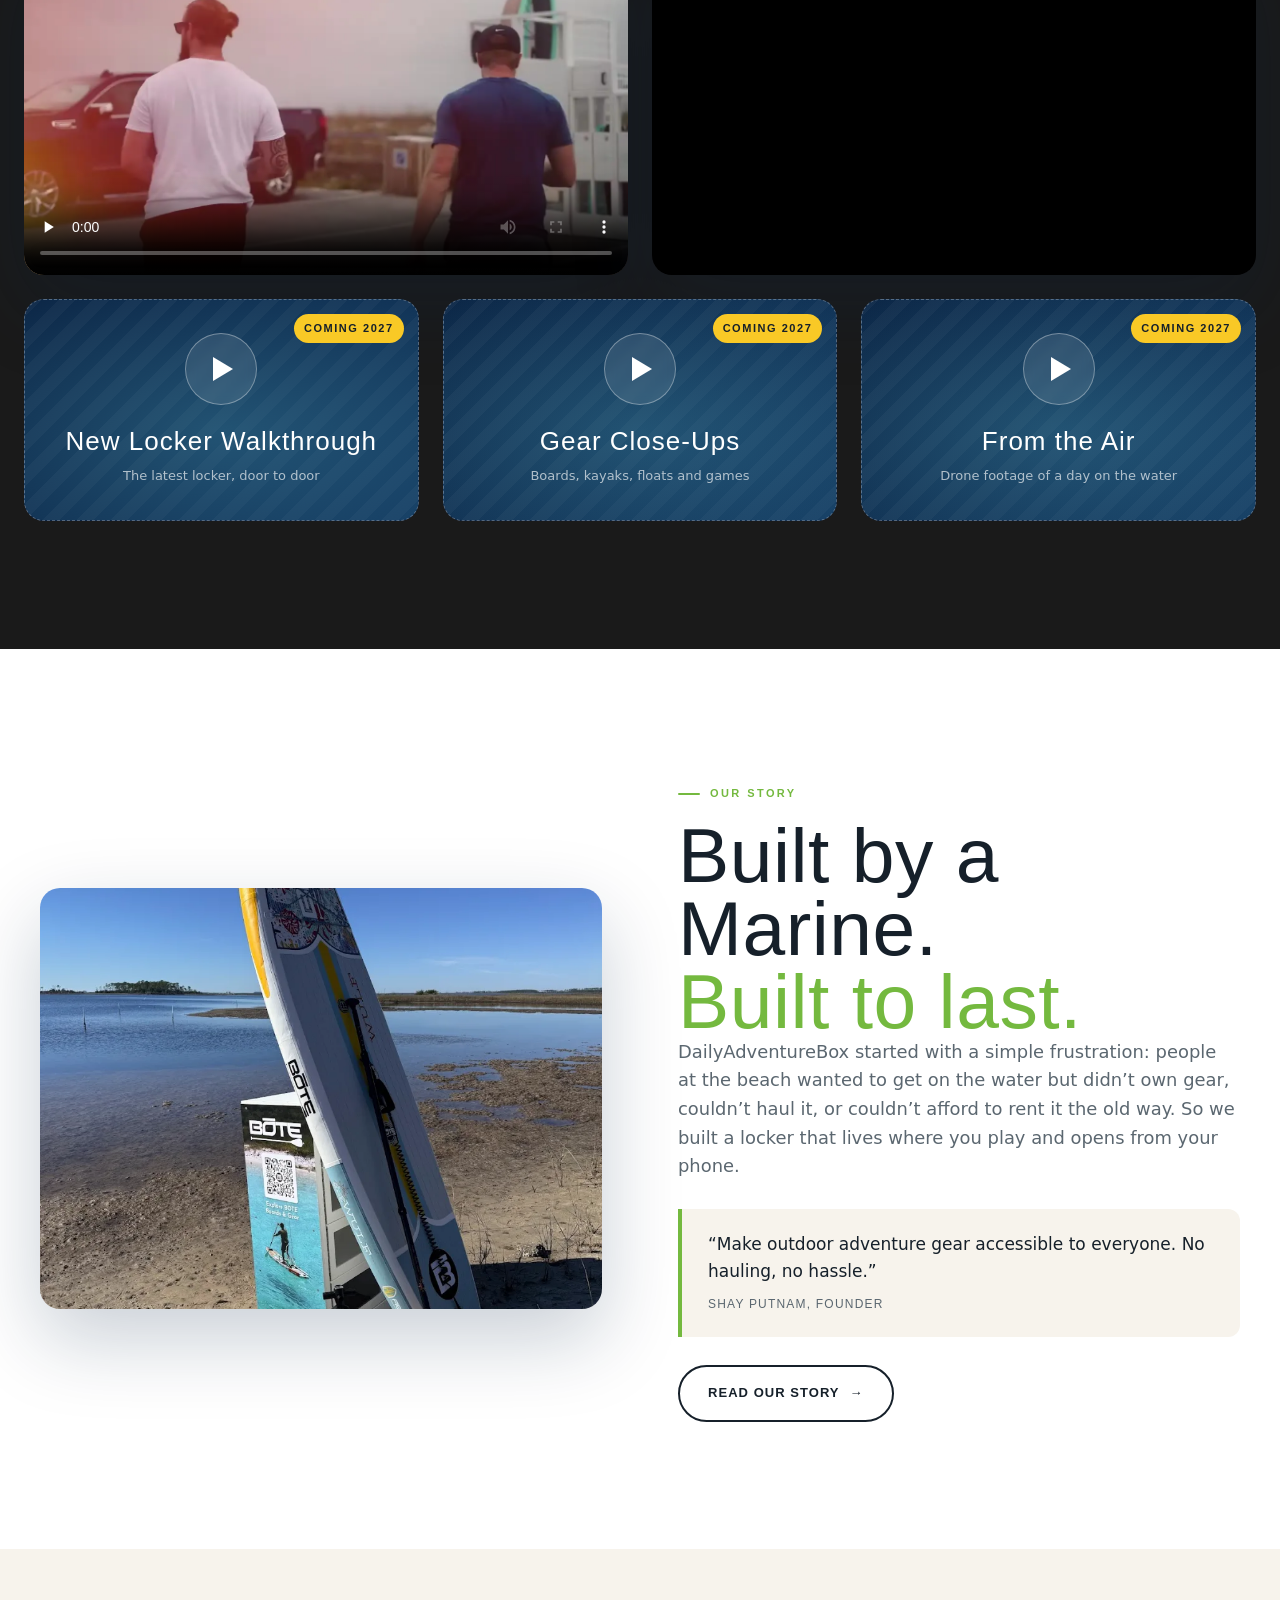
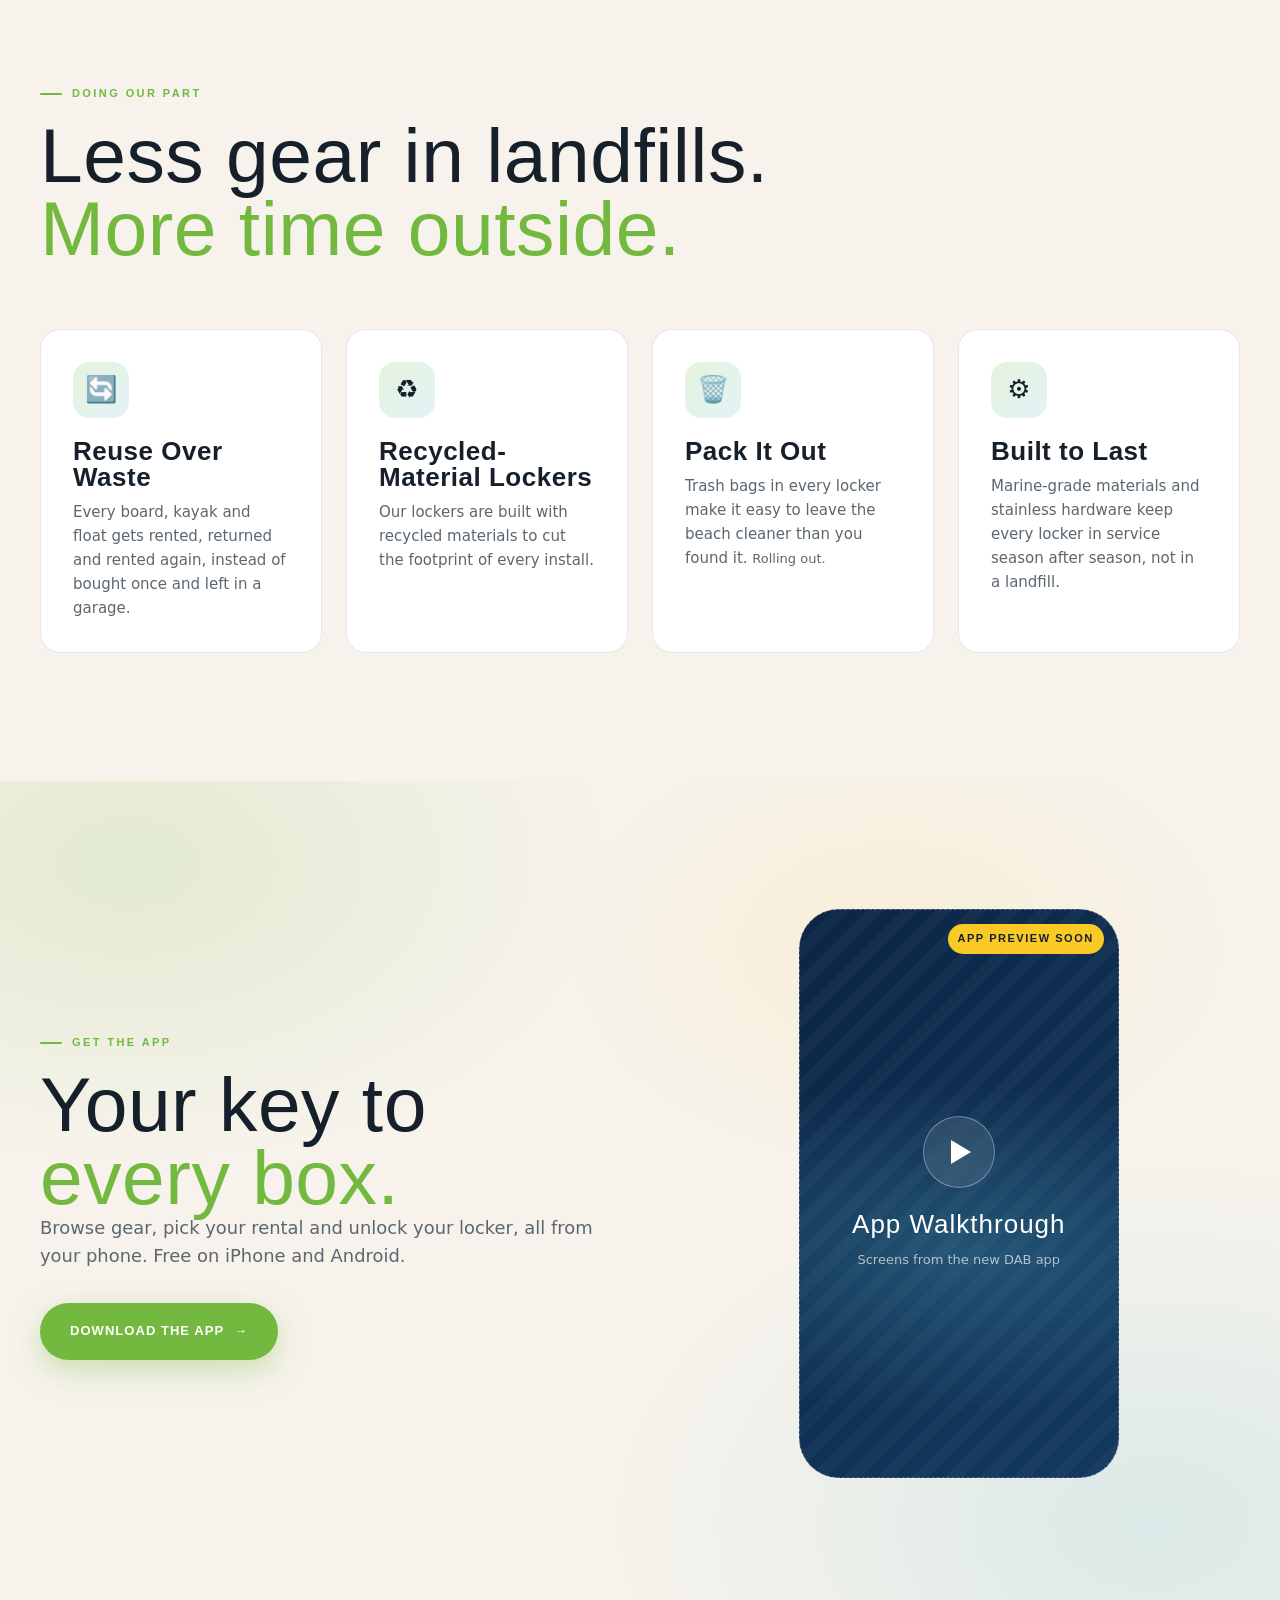
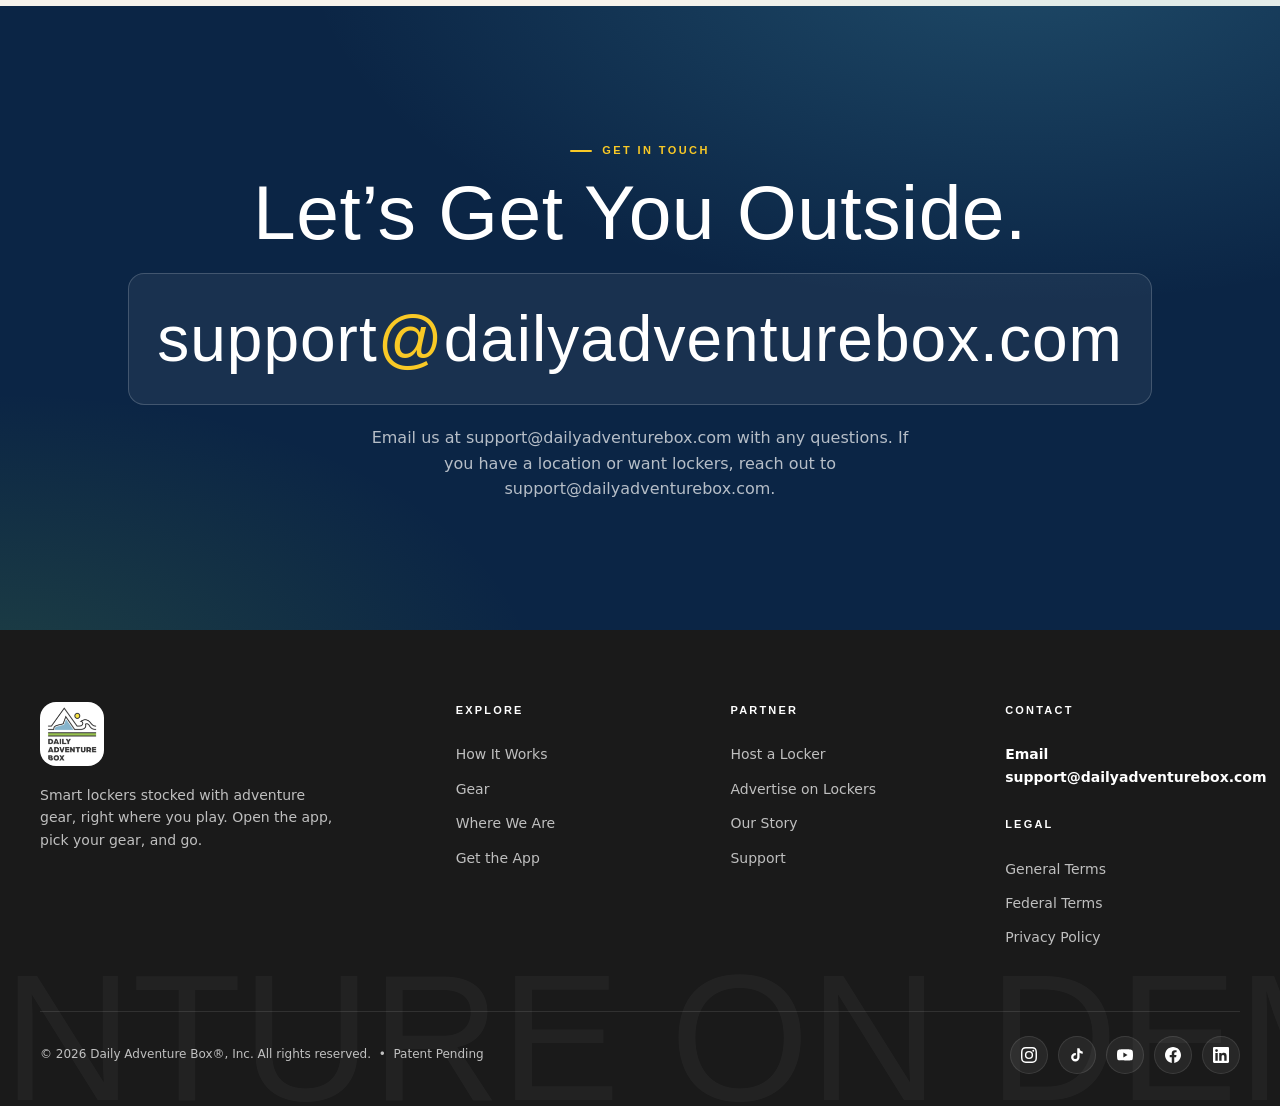
==== commit 2734d29a: "Self-hosted hero video and small-screen fixes - Hero background is now a silent 30-second loop hoste" ====
--- a/index.html
+++ b/index.html
@@ -51,7 +51,7 @@
 <section class="hero" id="top">
   <div class="hero-media">
     <img class="kb" src="media/b33i3444.webp" alt="" fetchpriority="high">
-    <iframe class="yt" referrerpolicy="strict-origin-when-cross-origin" src="https://www.youtube-nocookie.com/embed/UzxDN0vsQpY?autoplay=1&amp;mute=1&amp;loop=1&amp;playlist=UzxDN0vsQpY&amp;controls=0&amp;rel=0&amp;modestbranding=1&amp;playsinline=1&amp;iv_load_policy=3&amp;disablekb=1&amp;enablejsapi=1" title="DailyAdventureBox in action" allow="autoplay; encrypted-media" tabindex="-1" aria-hidden="true" loading="eager"></iframe>
+    <video class="yt" muted loop playsinline preload="none" poster="media/hero-poster.webp" data-src="media/hero-loop.mp4" data-src-sm="media/hero-loop-sm.mp4" aria-hidden="true"></video>
   </div>
   <div class="hero-shade"></div>
   <div class="hero-grain"></div>
@@ -240,7 +240,7 @@
       <p class="lede">From walking up to the locker to hitting the water. New footage of the latest lockers and gear is on the way.</p>
     </div>
     <div class="grid grid-2" data-stagger>
-      <div class="video-frame"><iframe referrerpolicy="strict-origin-when-cross-origin" src="https://www.youtube-nocookie.com/embed/UzxDN0vsQpY?rel=0&amp;modestbranding=1" title="DailyAdventureBox teaser" allow="accelerometer; autoplay; clipboard-write; encrypted-media; gyroscope; picture-in-picture" allowfullscreen loading="lazy"></iframe></div>
+      <div class="video-frame"><video controls playsinline preload="none" poster="media/teaser-poster.webp" src="media/teaser-cut.mp4" title="DailyAdventureBox teaser"></video></div>
       <div class="video-frame"><iframe referrerpolicy="strict-origin-when-cross-origin" src="https://www.youtube-nocookie.com/embed/2kjWIoqD9Hs?rel=0&amp;modestbranding=1" title="How to use a DailyAdventureBox locker" allow="accelerometer; autoplay; clipboard-write; encrypted-media; gyroscope; picture-in-picture" allowfullscreen loading="lazy"></iframe></div>
     </div>
     <div class="grid grid-3" style="margin-top:24px" data-stagger>
--- a/assets/site.css
+++ b/assets/site.css
@@ -35,6 +35,9 @@
 *, *::before, *::after { box-sizing: border-box; }
 html { scroll-behavior: smooth; -webkit-text-size-adjust: 100%; }
 html, body { margin: 0; padding: 0; }
+/* Long words (like the email address) wrap instead of pushing a column off small screens */
+p, li, h1, h2, h3, h4, blockquote, .answer, .email-big { overflow-wrap: break-word; }
+.feature-row > *, .split > *, .grid > *, .bento > *, .footer-grid > *, .steps > *, .check-list > li, .check-list li > *, .faq > *, .btn-row > * { min-width: 0; }
 body {
   font-family: var(--font-body);
   font-size: 16px;
@@ -197,9 +200,7 @@
 .hero-media { position: absolute; inset: 0; z-index: 0; overflow: hidden; }
 .hero-media img, .hero-media video { width: 100%; height: 100%; object-fit: cover; }
 .hero-media .yt {
-  position: absolute; top: 50%; left: 50%;
-  width: max(100vw, 177.78svh); height: max(100svh, 56.25vw);
-  transform: translate(-50%, -50%); pointer-events: none; border: 0;
+  position: absolute; inset: 0; width: 100%; height: 100%; object-fit: cover; pointer-events: none;
   opacity: 0; transition: opacity 1.4s var(--ease-out);
 }
 .hero-media.playing .yt { opacity: 1; }
@@ -277,7 +278,7 @@
 .tile-body { position: relative; z-index: 2; padding: 22px; width: 100%; }
 .tile h3 { font-family: var(--font-display); font-size: 28px; margin: 0; line-height: 1; letter-spacing: .5px; }
 .tile p { font-size: 13px; color: rgba(255,255,255,0.75); margin: 6px 0 0; }
-.tile .tag { position: absolute; top: 16px; left: 16px; z-index: 2; font-family: var(--font-label); font-size: 10px; font-weight: 700; letter-spacing: .14em; text-transform: uppercase; padding: 6px 10px; border-radius: 999px; background: rgba(255,255,255,0.14); border: 1px solid rgba(255,255,255,0.25); backdrop-filter: blur(8px); }
+.tile .tag { position: absolute; top: 16px; left: 16px; z-index: 2; font-family: var(--font-label); font-size: 11px; font-weight: 700; letter-spacing: .14em; text-transform: uppercase; padding: 6px 10px; border-radius: 999px; background: rgba(255,255,255,0.14); border: 1px solid rgba(255,255,255,0.25); backdrop-filter: blur(8px); }
 .tile .tag.sun { background: var(--sun); color: var(--ink); border-color: transparent; }
 .tile .tag.green { background: var(--green); border-color: transparent; }
 .span-2 { grid-column: span 2; } .row-2 { grid-row: span 2; }
@@ -295,13 +296,13 @@
 .media-soon .play::after { content: ''; width: 0; height: 0; border-left: 20px solid #fff; border-top: 12px solid transparent; border-bottom: 12px solid transparent; margin-left: 4px; }
 .media-soon .label { position: relative; font-family: var(--font-display); font-size: 26px; letter-spacing: 1px; }
 .media-soon .sub { position: relative; font-size: 13px; color: rgba(255,255,255,0.65); margin-top: 4px; }
-.media-soon .badge { position: absolute; top: 14px; right: 14px; font-family: var(--font-label); font-size: 10px; font-weight: 700; letter-spacing: .14em; text-transform: uppercase; padding: 6px 10px; border-radius: 999px; background: var(--sun); color: var(--ink); }
+.media-soon .badge { position: absolute; top: 14px; right: 14px; font-family: var(--font-label); font-size: 11px; font-weight: 700; letter-spacing: .14em; text-transform: uppercase; padding: 6px 10px; border-radius: 999px; background: var(--sun); color: var(--ink); }
 .media-soon.square { aspect-ratio: 1; }
 .media-soon.portrait { aspect-ratio: 9 / 16; }
 
 /* ---------- Video frame ---------- */
 .video-frame { position: relative; border-radius: var(--radius); overflow: hidden; aspect-ratio: 16 / 9; background: #000; box-shadow: var(--shadow-lg); }
-.video-frame iframe { position: absolute; inset: 0; width: 100%; height: 100%; border: 0; }
+.video-frame iframe, .video-frame video { position: absolute; inset: 0; width: 100%; height: 100%; border: 0; }
 
 /* ---------- Steps / pinned how it works ---------- */
 .steps { display: grid; grid-template-columns: 1.05fr 1fr; gap: clamp(32px, 5vw, 80px); align-items: start; }
@@ -316,7 +317,7 @@
 .phone-screen .screen.active { opacity: 1; transform: none; }
 .phone-screen .screen img { position: absolute; inset: 0; width: 100%; height: 100%; object-fit: cover; opacity: .55; }
 .phone-screen .screen .ui { position: relative; z-index: 2; }
-.phone-screen .screen .ui .pill { display: inline-block; font-family: var(--font-label); font-size: 10px; font-weight: 700; letter-spacing: .12em; text-transform: uppercase; padding: 6px 10px; border-radius: 999px; background: var(--green); margin-bottom: 10px; }
+.phone-screen .screen .ui .pill { display: inline-block; font-family: var(--font-label); font-size: 11px; font-weight: 700; letter-spacing: .12em; text-transform: uppercase; padding: 6px 10px; border-radius: 999px; background: var(--green); margin-bottom: 10px; }
 .phone-screen .screen .ui h4 { font-family: var(--font-display); font-size: 30px; margin: 0 0 6px; line-height: 1; }
 .phone-screen .screen .ui p { font-size: 12px; color: rgba(255,255,255,0.75); margin: 0 0 14px; }
 .phone-screen .screen .ui .fake-btn { background: #fff; color: var(--ink); border-radius: 12px; padding: 12px; text-align: center; font-family: var(--font-label); font-weight: 700; font-size: 12px; letter-spacing: .06em; }
@@ -403,6 +404,21 @@
 [data-stagger] > * { opacity: 0; transform: translateY(24px); transition: opacity .8s var(--ease-out), transform .8s var(--ease-out); }
 [data-stagger].in > * { opacity: 1; transform: none; }
 [data-stagger].in > *:nth-child(1) { transition-delay: .0s } [data-stagger].in > *:nth-child(2) { transition-delay: .08s } [data-stagger].in > *:nth-child(3) { transition-delay: .16s } [data-stagger].in > *:nth-child(4) { transition-delay: .24s } [data-stagger].in > *:nth-child(5) { transition-delay: .32s } [data-stagger].in > *:nth-child(6) { transition-delay: .4s } [data-stagger].in > *:nth-child(7) { transition-delay: .48s } [data-stagger].in > *:nth-child(8) { transition-delay: .56s }
+/* Smallest phones (iPhone SE 1st gen, compact Androids) */
+@media (max-width: 380px) {
+  .display-xl { font-size: 46px; }
+  .display-lg { font-size: 38px; }
+  .hero-kicker { font-size: 11px; }
+  .hero-content, .page-hero .hero-content { padding-top: 112px; }
+  .nav-word { font-size: 19px; }
+}
+/* Phones held sideways: short screens need less space above the headline */
+@media (max-height: 500px) and (orientation: landscape) {
+  .hero-content, .page-hero .hero-content { padding-top: 92px; padding-bottom: 40px; }
+  .display-xl { font-size: clamp(40px, 7vw, 64px); }
+  .hero-stats { margin-top: 28px; padding-top: 18px; }
+  .hero-scroll { display: none; }
+}
 @media (prefers-reduced-motion: reduce) {
   *, *::before, *::after { animation-duration: .01ms !important; animation-iteration-count: 1 !important; transition-duration: .01ms !important; }
   [data-reveal], [data-stagger] > * { opacity: 1; transform: none; }
@@ -460,6 +476,7 @@
   .bento { grid-template-columns: 1fr; grid-auto-rows: 220px; }
   .span-2 { grid-column: span 1; } .row-2 { grid-row: span 1; }
   .footer-grid { grid-template-columns: 1fr; gap: 28px; }
+  .footer-col a { padding: 10px 0; }
   .grid-4 { grid-template-columns: 1fr; }
   .btn { width: 100%; }
   .btn-row { flex-direction: column; align-items: stretch; }
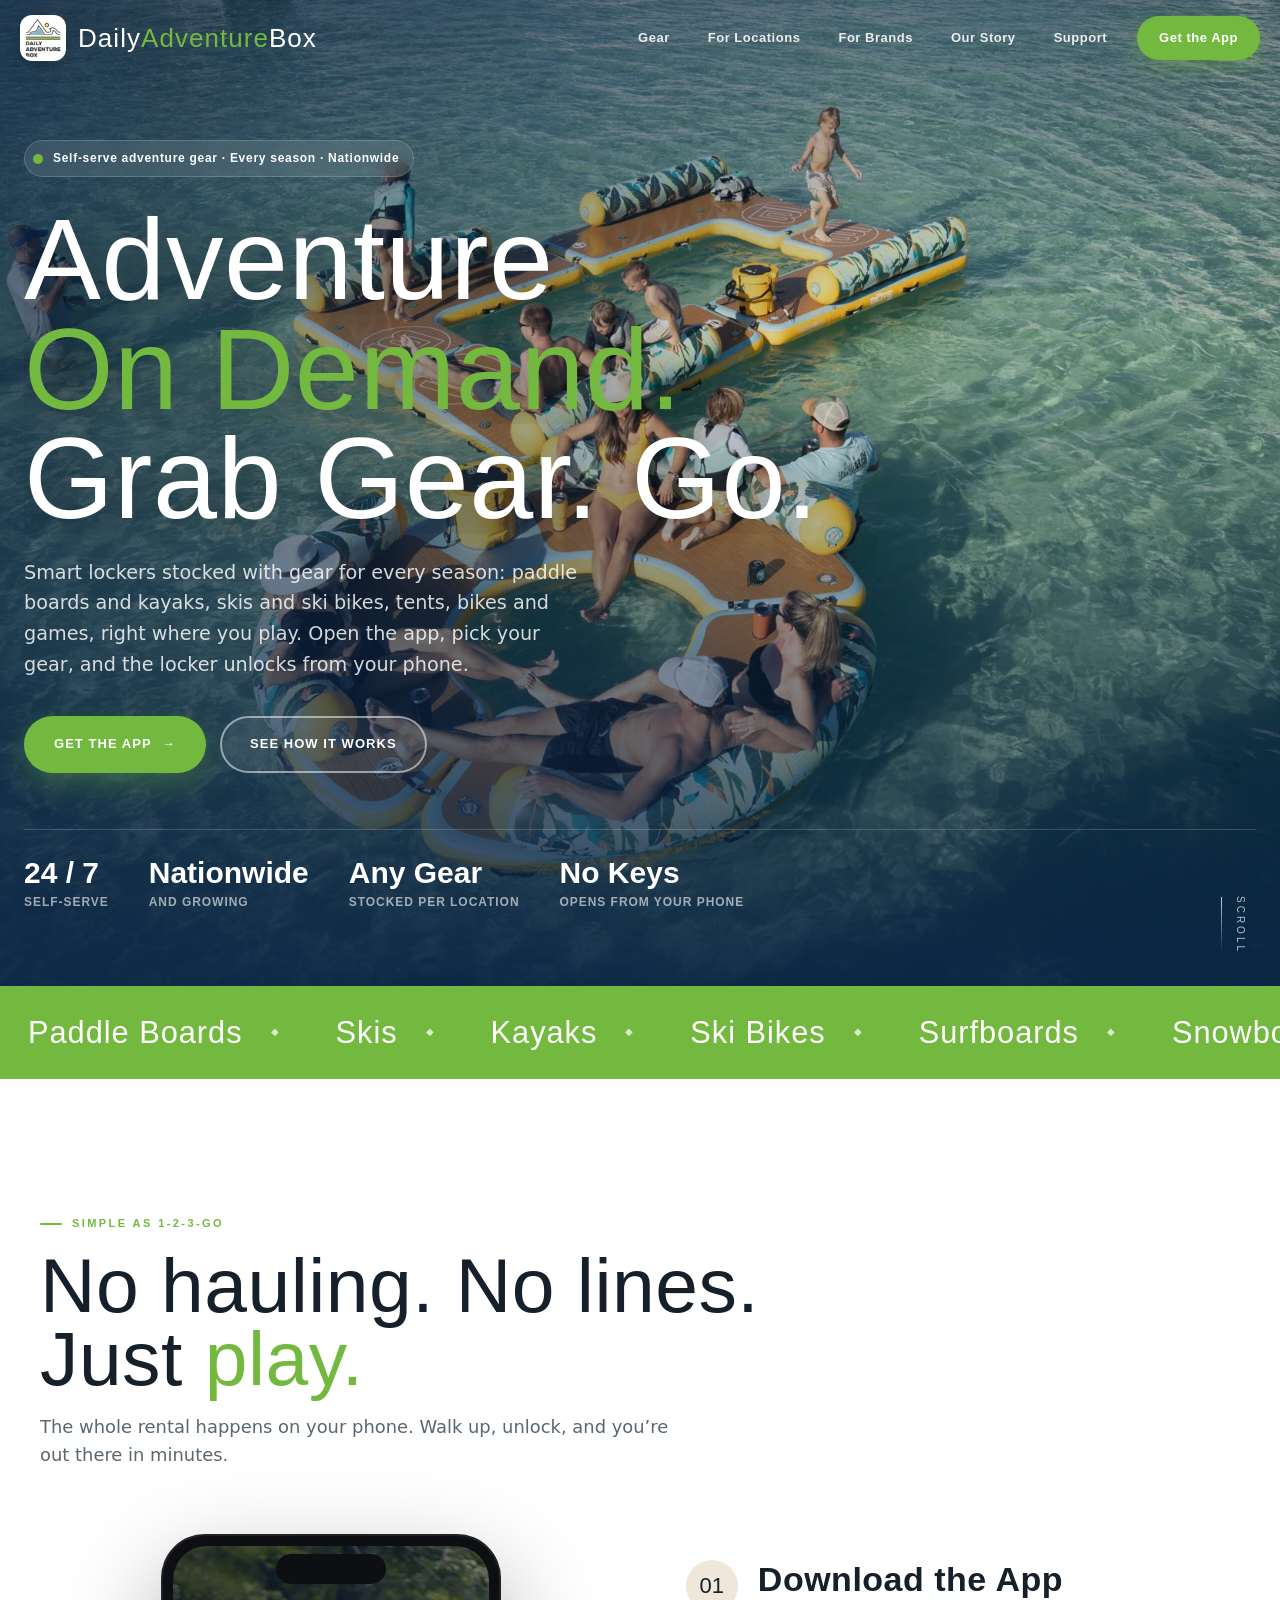
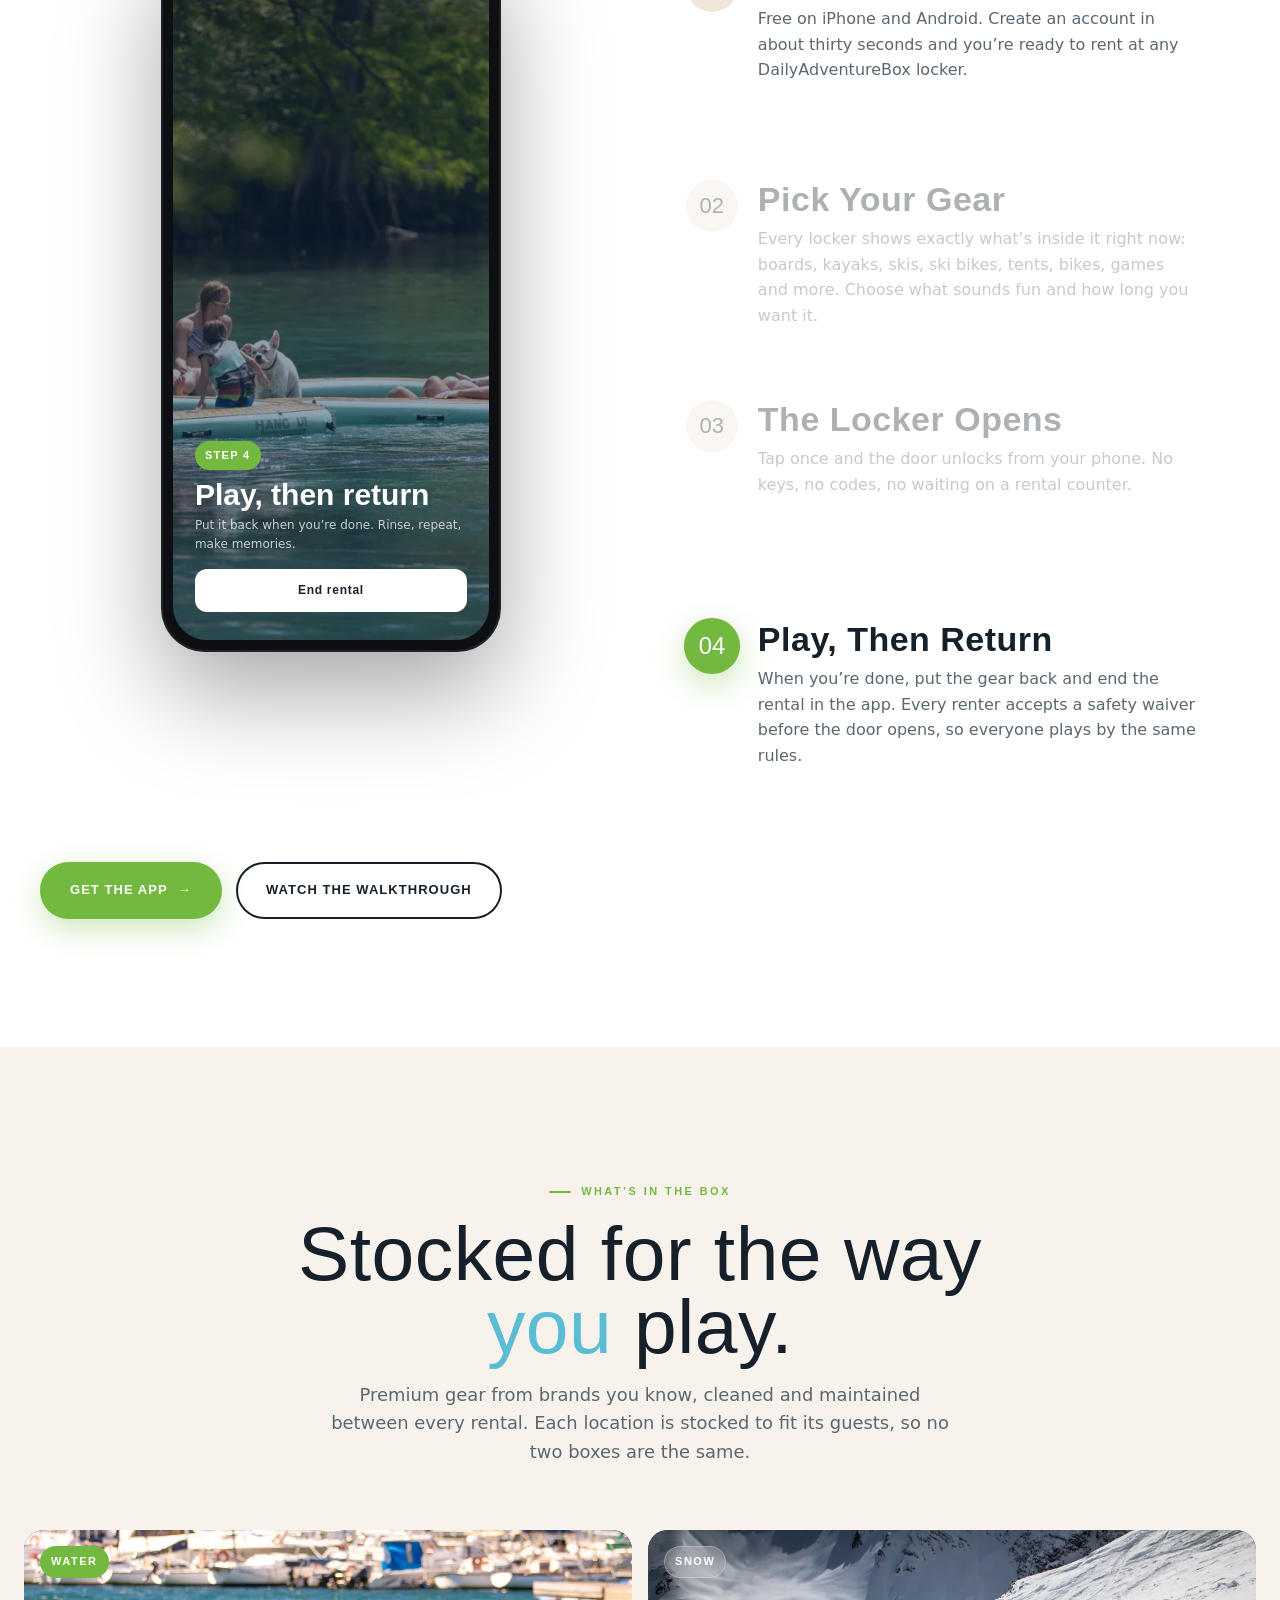
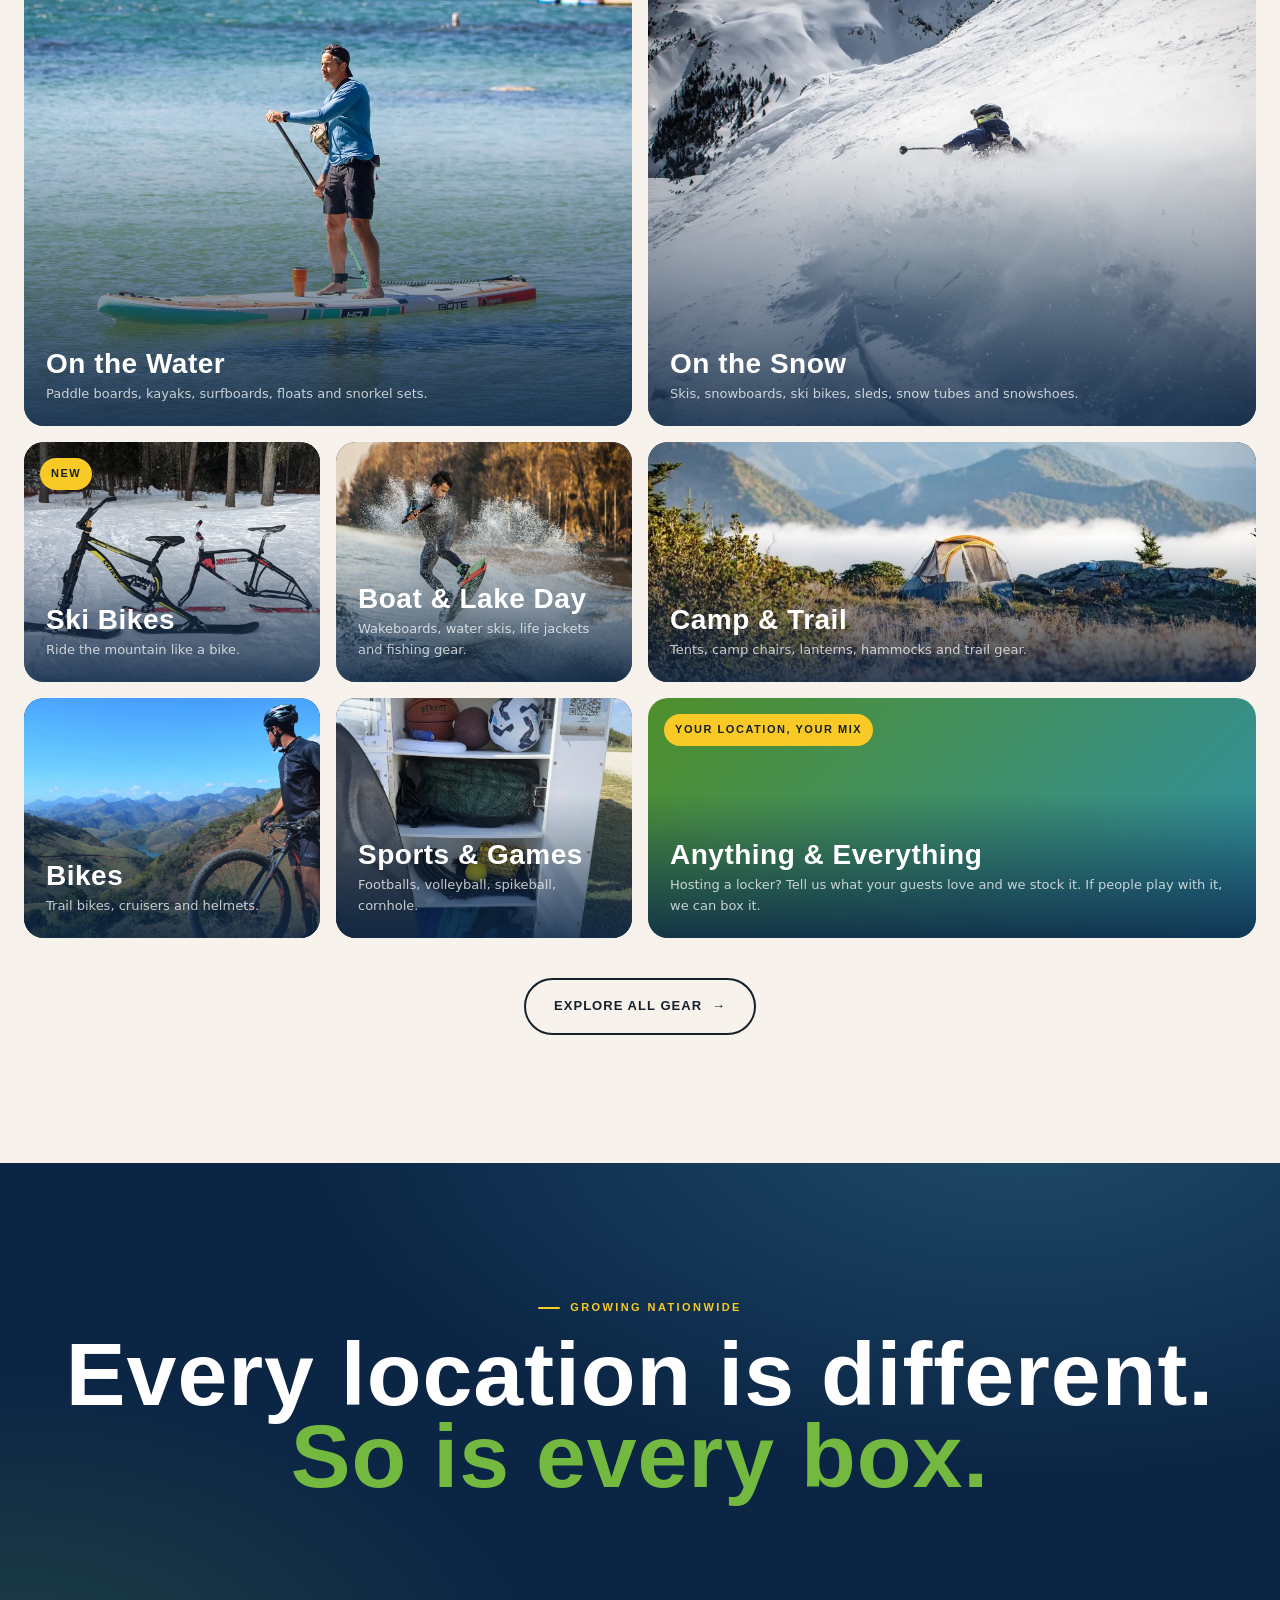
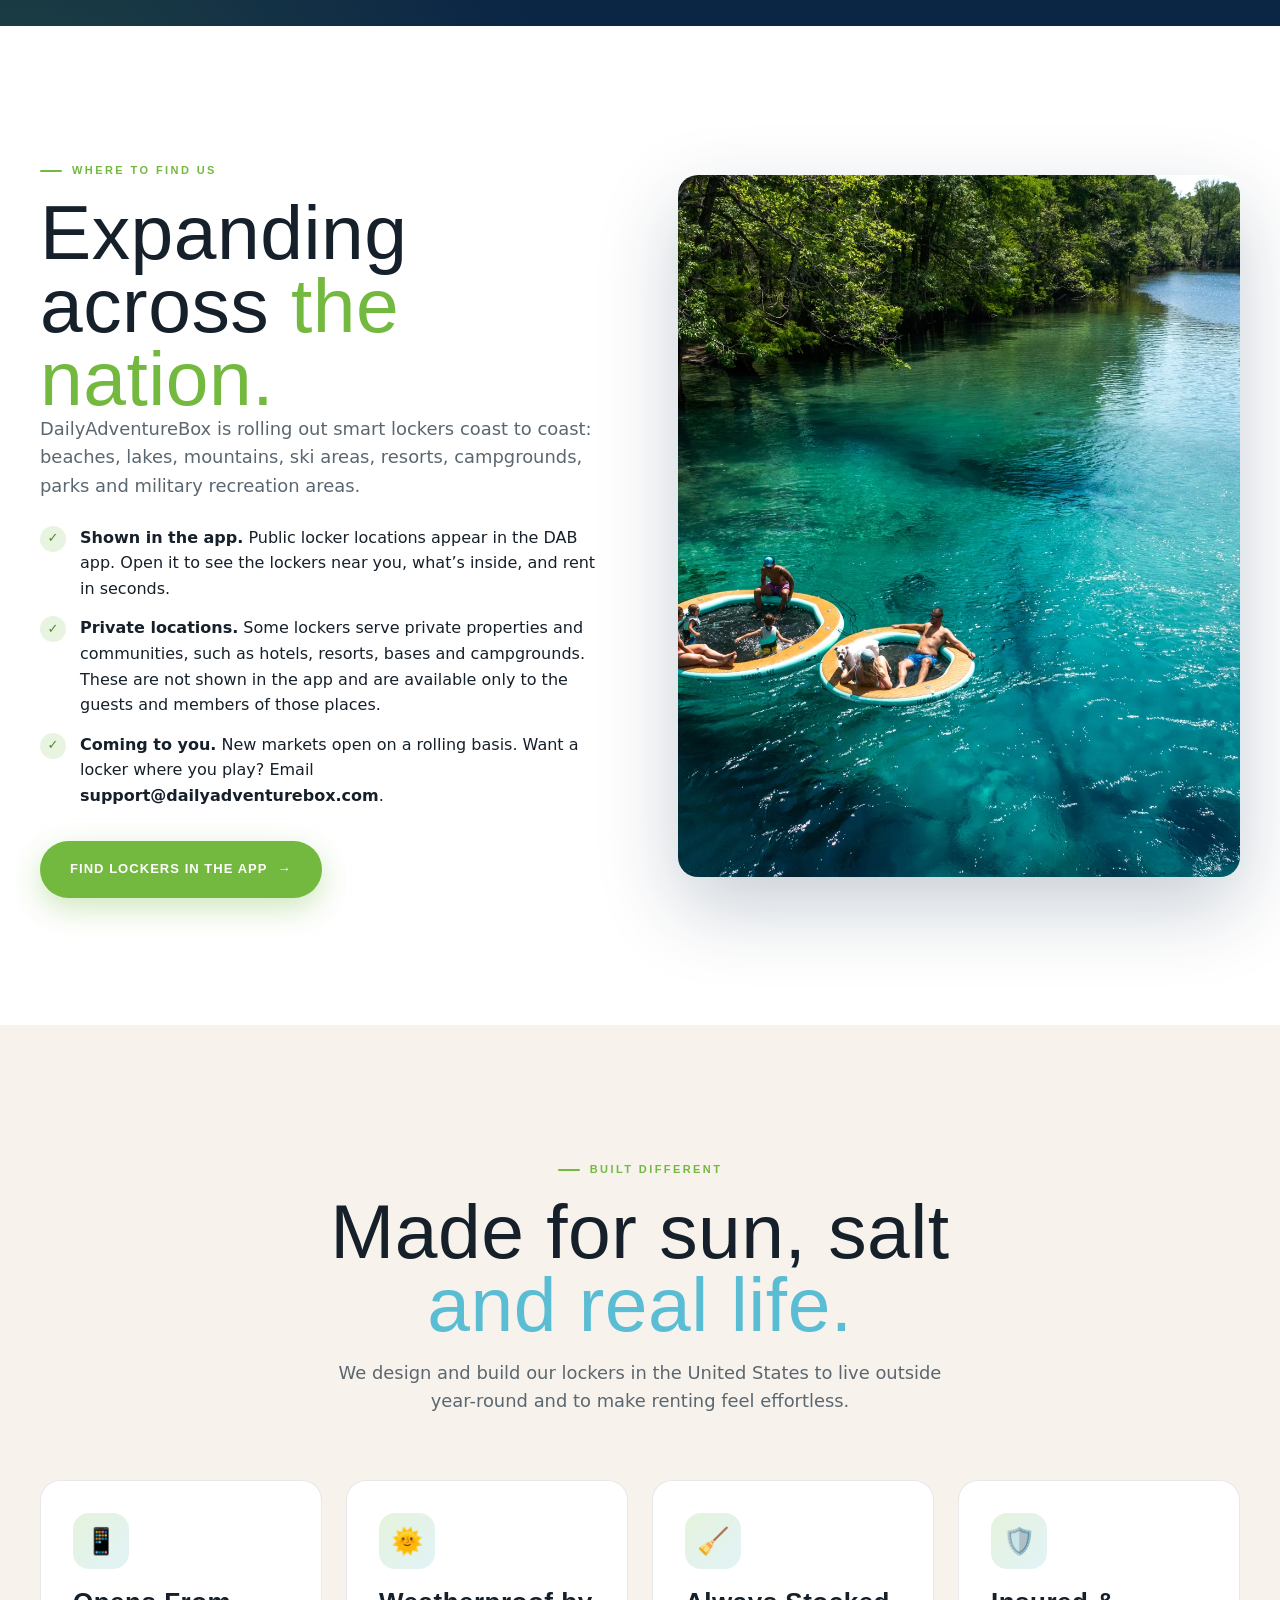
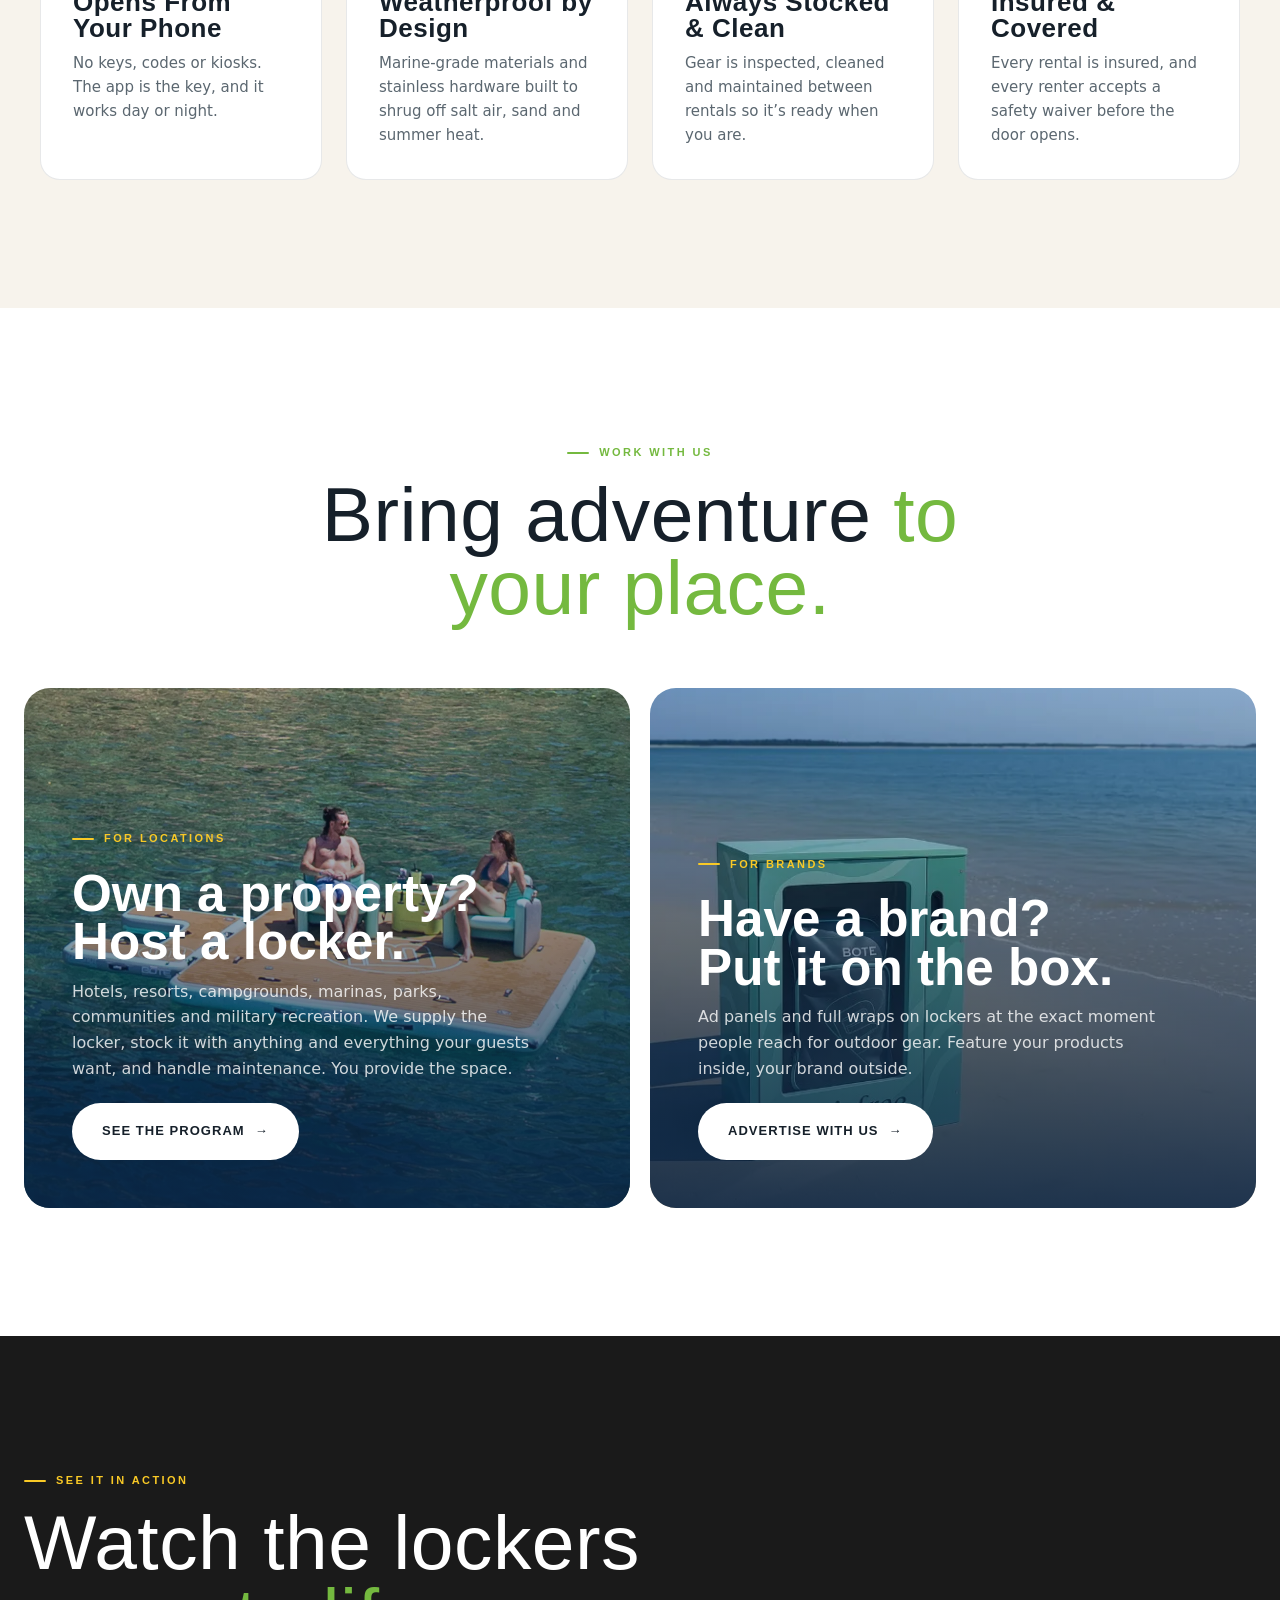
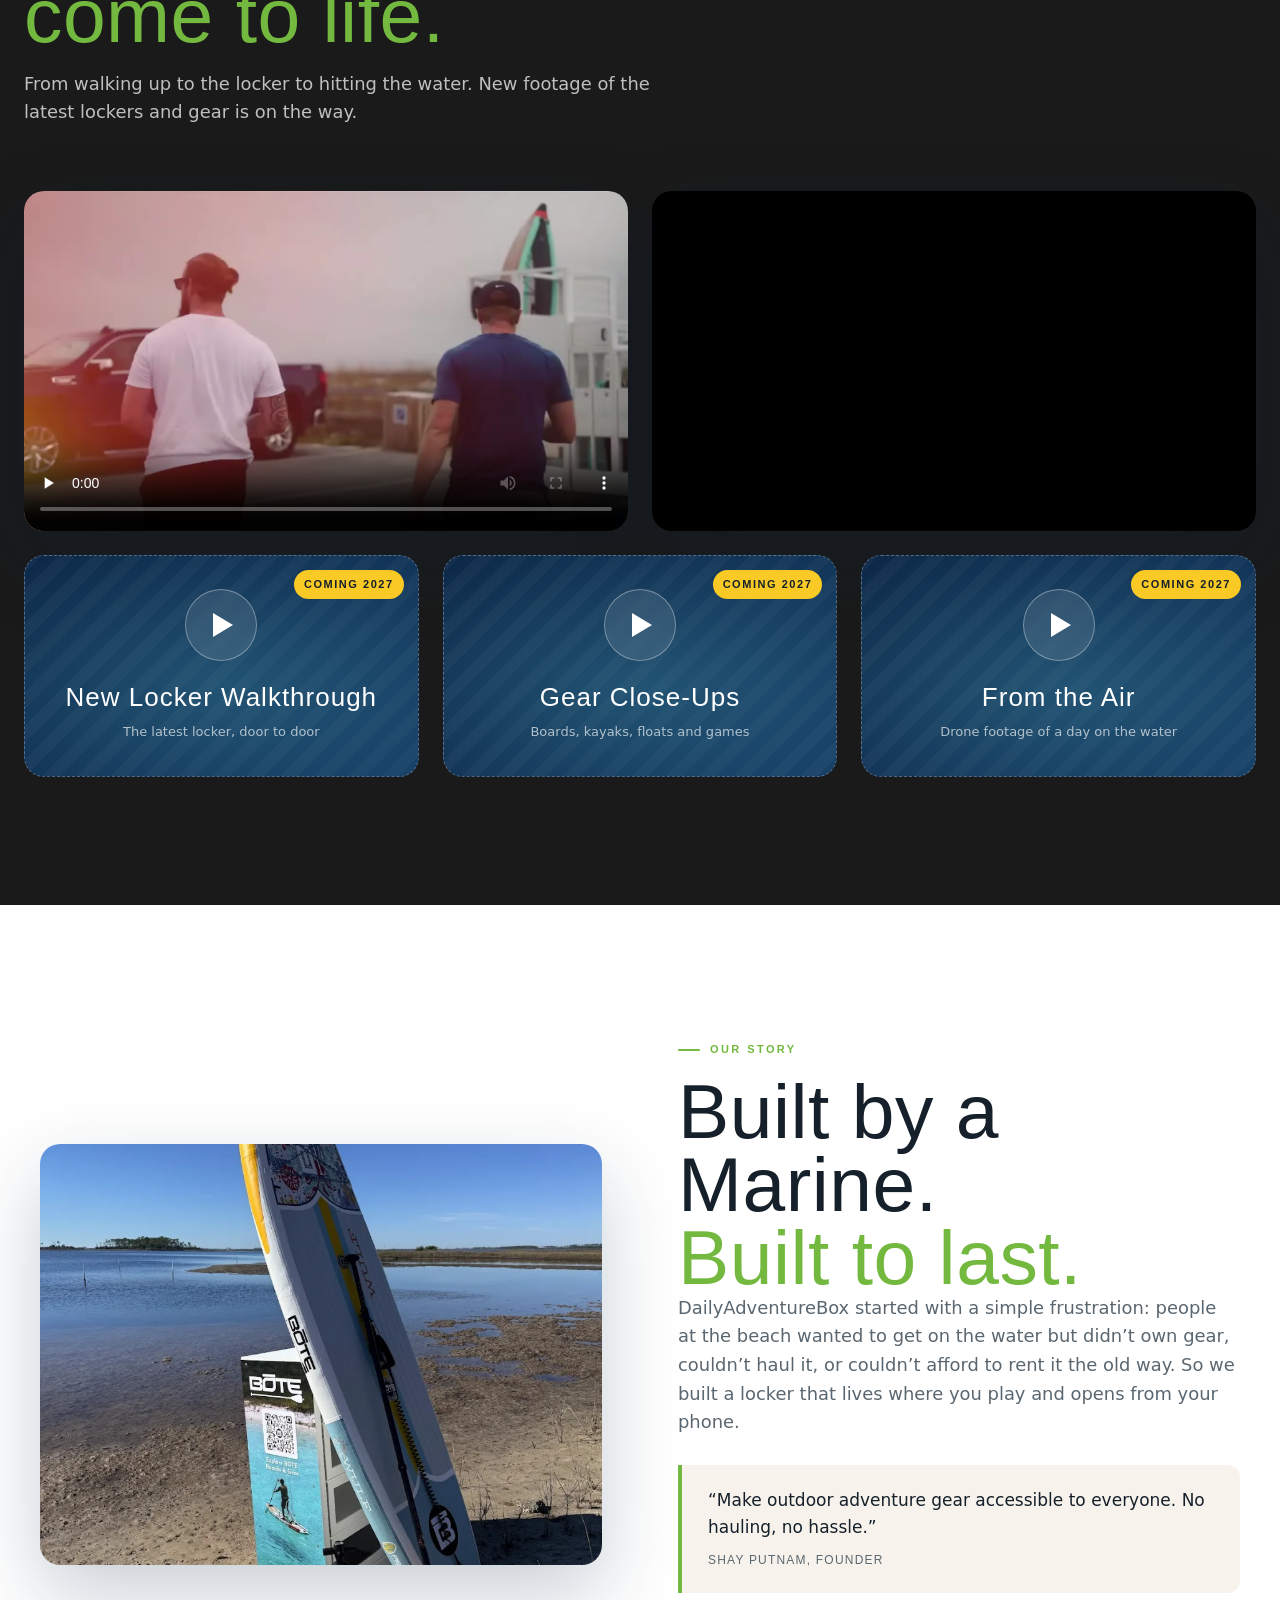
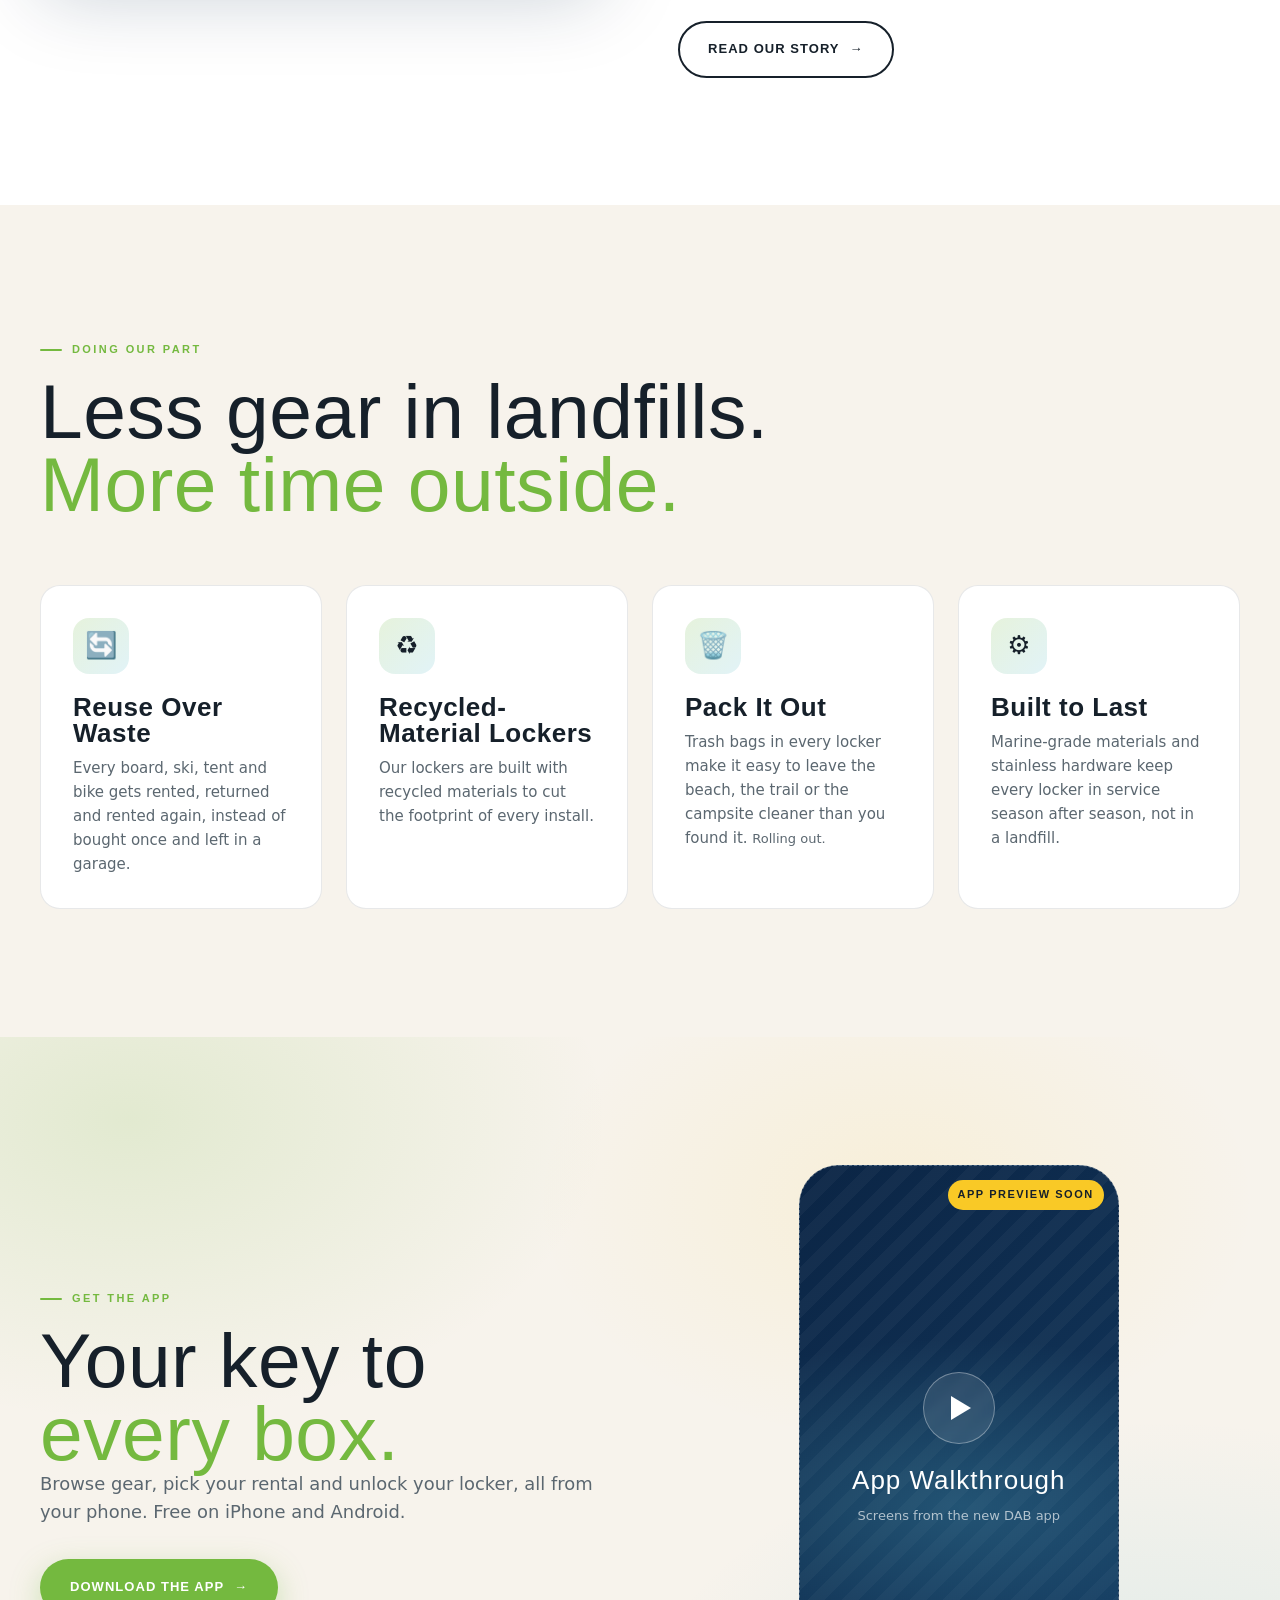
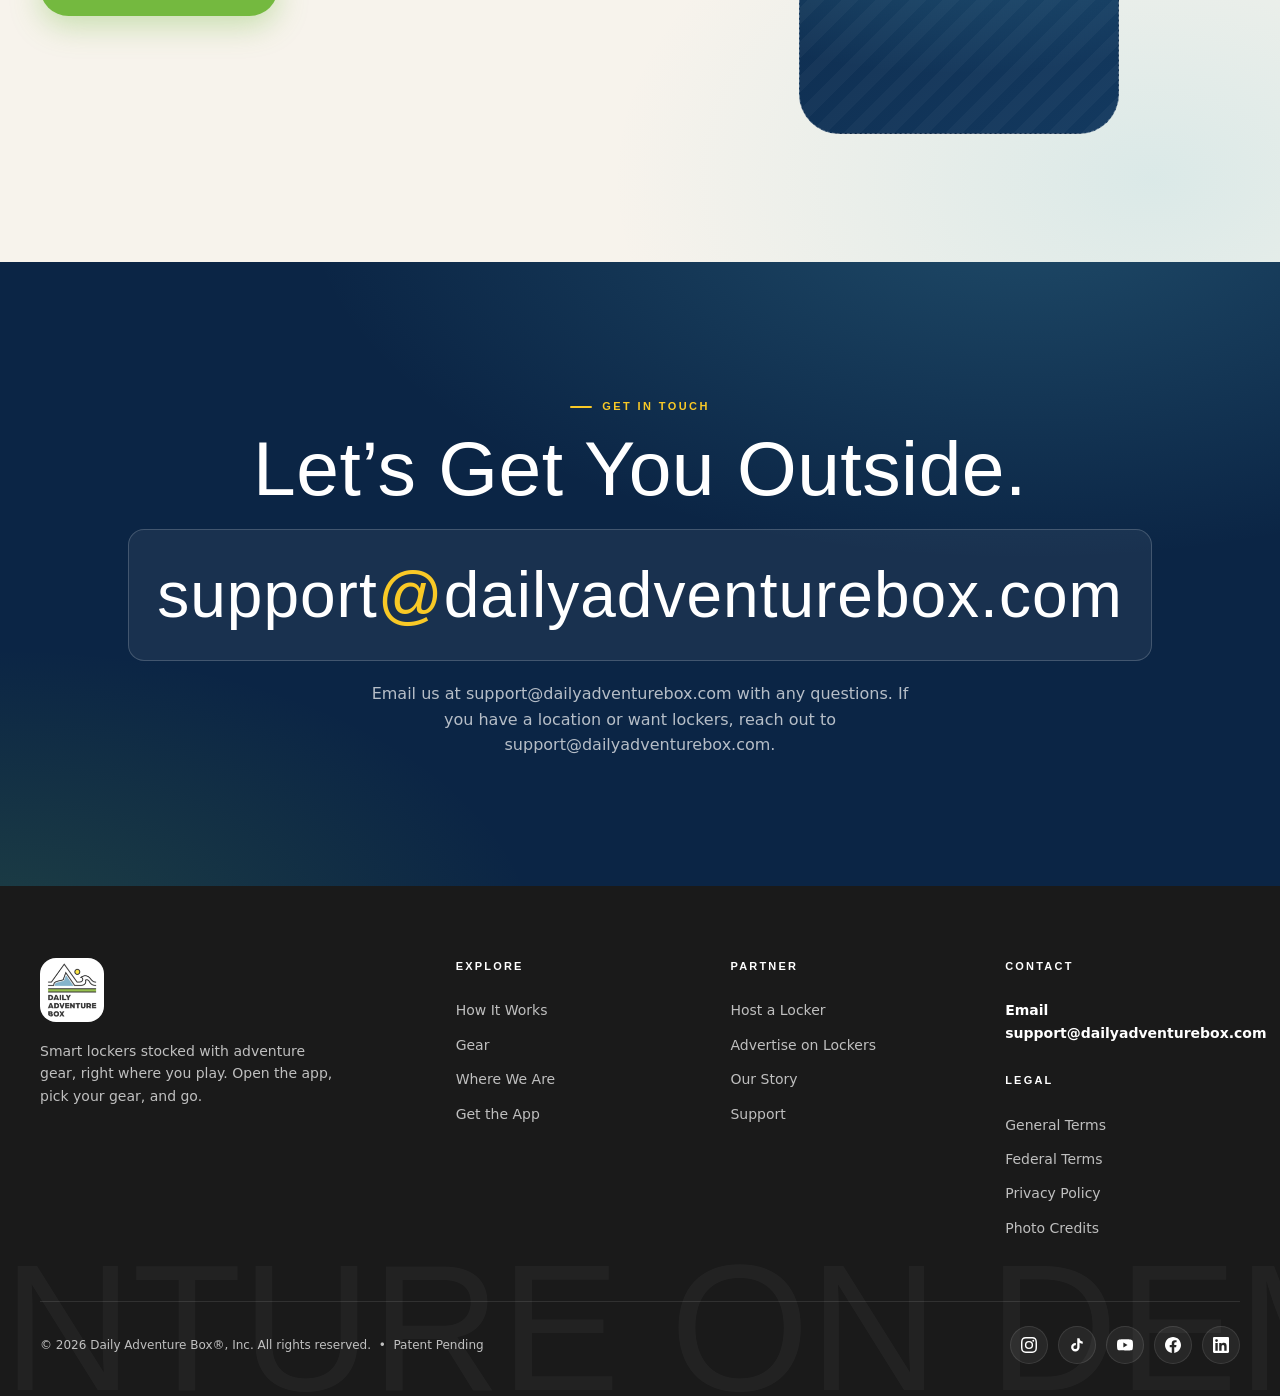
==== commit e7700534: "Show every season: snow, ski bikes, boat day, camp, bikes - Gear page: new On the Snow, Boat & Lake " ====
--- a/index.html
+++ b/index.html
@@ -5,9 +5,9 @@
 <meta name="viewport" content="width=device-width, initial-scale=1.0">
 <meta http-equiv="Content-Security-Policy" content="default-src 'self'; script-src 'self' 'unsafe-inline'; style-src 'self' 'unsafe-inline' https://fonts.googleapis.com; font-src https://fonts.gstatic.com data:; img-src 'self' data: https:; connect-src 'self'; frame-src https://www.youtube.com https://www.youtube-nocookie.com; media-src 'self' https:;">
 <title>DailyAdventureBox — Adventure Gear On Demand</title>
-<meta name="description" content="Smart lockers stocked with surfboards, paddle boards, kayaks, beach gear and games, right where you play. Open the app, pick your gear, and the locker unlocks from your phone.">
+<meta name="description" content="Smart lockers stocked with gear for every season: paddle boards, kayaks, skis, ski bikes, camping gear, bikes, boat-day gear and games, right where you play. Open the app, pick your gear, and the locker unlocks from your phone.">
 <meta property="og:title" content="DailyAdventureBox — Adventure Gear On Demand">
-<meta property="og:description" content="Smart lockers stocked with surfboards, paddle boards, kayaks, beach gear and games, right where you play. Open the app, pick your gear, and the locker unlocks from your phone.">
+<meta property="og:description" content="Smart lockers stocked with gear for every season: paddle boards, kayaks, skis, ski bikes, camping gear, bikes, boat-day gear and games, right where you play. Open the app, pick your gear, and the locker unlocks from your phone.">
 <meta property="og:type" content="website">
 <meta property="og:image" content="https://dailyadventurebox-owner.github.io/Main-Website/media/clj05-wide-bluesky-md.webp">
 <link rel="icon" type="image/png" href="media/dab-logo.png">
@@ -56,13 +56,13 @@
   <div class="hero-shade"></div>
   <div class="hero-grain"></div>
   <div class="hero-content">
-    <div class="hero-kicker"><span class="dot"></span> Self-serve adventure gear &middot; Growing nationwide</div>
+    <div class="hero-kicker"><span class="dot"></span> Self-serve adventure gear &middot; Every season &middot; Nationwide</div>
     <h1 class="display display-xl">
       <span class="line"><span>Adventure</span></span>
       <span class="line"><span class="accent">On Demand.</span></span>
       <span class="line"><span>Grab Gear. Go.</span></span>
     </h1>
-    <p class="lede">Smart lockers stocked with surfboards, paddle boards, kayaks, beach gear and games, right where you play. Open the app, pick your gear, and the locker unlocks from your phone.</p>
+    <p class="lede">Smart lockers stocked with gear for every season: paddle boards and kayaks, skis and ski bikes, tents, bikes and games, right where you play. Open the app, pick your gear, and the locker unlocks from your phone.</p>
     <div class="btn-row">
       <a class="btn btn-green" href="https://www.dailyadventurebox.com/download-app" target="_top">Get the App <span class="arrow">&rarr;</span></a>
       <a class="btn btn-outline" href="#how">See How It Works</a>
@@ -80,7 +80,7 @@
 <!-- ============================================================ MARQUEE -->
 <div class="marquee" aria-hidden="true">
   <div class="marquee-track">
-    <span>Surfboards</span><span>Paddle Boards</span><span>Kayaks</span><span>Body Boards</span><span>Snorkel Sets</span><span>Floats &amp; Hangouts</span><span>Beach Shade</span><span>Beach Chairs</span><span>Coolers</span><span>Speakers</span><span>Footballs</span><span>Volleyball</span><span>Spikeball</span><span>Cornhole</span><span>Frisbees</span><span>Pickleball</span><span>Kids Gear</span><span>Anything &amp; Everything</span>
+    <span>Paddle Boards</span><span>Skis</span><span>Kayaks</span><span>Ski Bikes</span><span>Surfboards</span><span>Snowboards</span><span>Wakeboards</span><span>Sleds &amp; Snow Tubes</span><span>Tents</span><span>Camp Chairs</span><span>Mountain Bikes</span><span>Snowshoes</span><span>Life Jackets</span><span>Fishing Gear</span><span>Floats &amp; Hangouts</span><span>Lanterns</span><span>Hammocks</span><span>Beach Shade</span><span>Coolers</span><span>Spikeball</span><span>Cornhole</span><span>Anything &amp; Everything</span>
   </div>
 </div>
 
@@ -90,7 +90,7 @@
     <div class="section-head" data-reveal>
       <p class="eyebrow">Simple as 1-2-3-Go</p>
       <h2 class="display display-lg">No hauling. No lines.<br>Just <span class="accent">play.</span></h2>
-      <p class="lede">The whole rental happens on your phone. Walk up, unlock, and you’re on the water in minutes.</p>
+      <p class="lede">The whole rental happens on your phone. Walk up, unlock, and you’re out there in minutes.</p>
     </div>
     <div class="steps">
       <div class="steps-sticky" data-reveal="scale">
@@ -117,7 +117,7 @@
       </div>
       <div class="steps-list">
         <div class="step" data-step="0"><div class="step-num">01</div><h3>Download the App</h3><p>Free on iPhone and Android. Create an account in about thirty seconds and you’re ready to rent at any DailyAdventureBox locker.</p></div>
-        <div class="step" data-step="1"><div class="step-num">02</div><h3>Pick Your Gear</h3><p>Every locker shows exactly what’s inside it right now: boards, kayaks, floats, shade, games and more. Choose what sounds fun and how long you want it.</p></div>
+        <div class="step" data-step="1"><div class="step-num">02</div><h3>Pick Your Gear</h3><p>Every locker shows exactly what’s inside it right now: boards, kayaks, skis, ski bikes, tents, bikes, games and more. Choose what sounds fun and how long you want it.</p></div>
         <div class="step" data-step="2"><div class="step-num">03</div><h3>The Locker Opens</h3><p>Tap once and the door unlocks from your phone. No keys, no codes, no waiting on a rental counter.</p></div>
         <div class="step" data-step="3"><div class="step-num">04</div><h3>Play, Then Return</h3><p>When you’re done, put the gear back and end the rental in the app. Every renter accepts a safety waiver before the door opens, so everyone plays by the same rules.</p></div>
       </div>
@@ -138,13 +138,14 @@
       <p class="lede">Premium gear from brands you know, cleaned and maintained between every rental. Each location is stocked to fit its guests, so no two boxes are the same.</p>
     </div>
     <div class="bento" data-stagger>
-      <a class="tile span-2 row-2" href="gear.html#water"><img src="media/sup-hd-mangrove-md.webp" alt="Stand-up paddle board"><span class="tag green">Water</span><div class="tile-body"><h3>Paddle Boards</h3><p>Rigid and inflatable boards for flat water, surf and everything between.</p></div></a>
-      <a class="tile" href="gear.html#water"><img src="media/clj05-surfboards-locker-md.webp" alt="Surfboards in a locker"><div class="tile-body"><h3>Surfboards</h3><p>Soft-tops for beginners, shortboards for the rest.</p></div></a>
-      <a class="tile" href="gear.html#water"><img src="media/kayak-koda-120-md.webp" alt="Kayak"><div class="tile-body"><h3>Kayaks</h3><p>Sit-on-top and inflatable, solo or tandem.</p></div></a>
-      <a class="tile span-2" href="gear.html#water"><img src="media/river-group-float-md.webp" alt="Family on an inflatable hangout dock"><span class="tag">Crowd favorite</span><div class="tile-body"><h3>Floats &amp; Hangouts</h3><p>Inflatable docks, hammocks and loungers for a whole group on the water.</p></div></a>
-      <a class="tile" href="gear.html#beach"><img src="media/bote-ad-rendering-md.webp" alt="Beach chair and gear bag beside a DailyAdventureBox locker" style="object-position:50% 70%"><div class="tile-body"><h3>Beach &amp; Shade</h3><p>Chairs, shade, coolers and speakers.</p></div></a>
-      <a class="tile" href="gear.html#sports"><img src="media/clj05-v2-sports-gear-md.webp" alt="Sports gear locker"><div class="tile-body"><h3>Sports &amp; Games</h3><p>Footballs, volleyball, spikeball, cornhole, frisbees.</p></div></a>
-      <a class="tile span-2" href="gear.html#custom" style="background:linear-gradient(135deg,var(--green-deep),var(--sky-deep))"><span class="tag sun">Your location, your mix</span><div class="tile-body"><h3>Anything &amp; Everything</h3><p>Hosting a locker? Tell us what your guests love and we stock it: snorkel sets, fishing gear, kids’ toys, pickleball, bikes. If people play with it, we can box it.</p></div></a>
+      <a class="tile span-2 row-2" href="gear.html#water"><img src="media/sup-hd-mangrove-md.webp" alt="Stand-up paddle board"><span class="tag green">Water</span><div class="tile-body"><h3>On the Water</h3><p>Paddle boards, kayaks, surfboards, floats and snorkel sets.</p></div></a>
+      <a class="tile span-2 row-2" href="gear.html#snow"><img src="media/snow-powder-skier-md.webp" alt="Skier in deep powder"><span class="tag">Snow</span><div class="tile-body"><h3>On the Snow</h3><p>Skis, snowboards, ski bikes, sleds, snow tubes and snowshoes.</p></div></a>
+      <a class="tile" href="gear.html#snow"><img src="media/snow-ski-bikes-md.webp" alt="Two ski bikes on a snowy slope"><span class="tag sun">New</span><div class="tile-body"><h3>Ski Bikes</h3><p>Ride the mountain like a bike.</p></div></a>
+      <a class="tile" href="gear.html#boat"><img src="media/boat-wakeboard-spray-md.webp" alt="Wakeboarder carving a spray"><div class="tile-body"><h3>Boat &amp; Lake Day</h3><p>Wakeboards, water skis, life jackets and fishing gear.</p></div></a>
+      <a class="tile span-2" href="gear.html#camp"><img src="media/camp-tent-mountains-md.webp" alt="Tent pitched above the clouds"><div class="tile-body"><h3>Camp &amp; Trail</h3><p>Tents, camp chairs, lanterns, hammocks and trail gear.</p></div></a>
+      <a class="tile" href="gear.html#bikes"><img src="media/bike-mountain-view-md.webp" alt="Mountain biker above a valley"><div class="tile-body"><h3>Bikes</h3><p>Trail bikes, cruisers and helmets.</p></div></a>
+      <a class="tile" href="gear.html#sports"><img src="media/clj05-v2-sports-gear-md.webp" alt="Sports gear locker"><div class="tile-body"><h3>Sports &amp; Games</h3><p>Footballs, volleyball, spikeball, cornhole.</p></div></a>
+      <a class="tile span-2" href="gear.html#custom" style="background:linear-gradient(135deg,var(--green-deep),var(--sky-deep))"><span class="tag sun">Your location, your mix</span><div class="tile-body"><h3>Anything &amp; Everything</h3><p>Hosting a locker? Tell us what your guests love and we stock it. If people play with it, we can box it.</p></div></a>
     </div>
     <div class="btn-row" style="justify-content:center;margin-top:40px" data-reveal>
       <a class="btn btn-outline-dark" href="gear.html">Explore All Gear <span class="arrow">&rarr;</span></a>
@@ -167,7 +168,7 @@
       <div data-reveal="left">
         <p class="eyebrow">Where to Find Us</p>
         <h2 class="display display-lg">Expanding across <span class="accent">the nation.</span></h2>
-        <p class="lede">DailyAdventureBox is rolling out smart lockers coast to coast: beaches, lakes, resorts, campgrounds, parks and military recreation areas.</p>
+        <p class="lede">DailyAdventureBox is rolling out smart lockers coast to coast: beaches, lakes, mountains, ski areas, resorts, campgrounds, parks and military recreation areas.</p>
         <ul class="check-list">
           <li><div><strong>Shown in the app.</strong> Public locker locations appear in the DAB app. Open it to see the lockers near you, what’s inside, and rent in seconds.</div></li>
           <li><div><strong>Private locations.</strong> Some lockers serve private properties and communities, such as hotels, resorts, bases and campgrounds. These are not shown in the app and are available only to the guests and members of those places.</div></li>
@@ -280,9 +281,9 @@
       <h2 class="display display-lg">Less gear in landfills.<br><span class="accent">More time outside.</span></h2>
     </div>
     <div class="grid grid-4" data-stagger>
-      <div class="card"><div class="icon">&#128260;</div><h3>Reuse Over Waste</h3><p>Every board, kayak and float gets rented, returned and rented again, instead of bought once and left in a garage.</p></div>
+      <div class="card"><div class="icon">&#128260;</div><h3>Reuse Over Waste</h3><p>Every board, ski, tent and bike gets rented, returned and rented again, instead of bought once and left in a garage.</p></div>
       <div class="card"><div class="icon">&#9851;&#65039;</div><h3>Recycled-Material Lockers</h3><p>Our lockers are built with recycled materials to cut the footprint of every install.</p></div>
-      <div class="card"><div class="icon">&#128465;&#65039;</div><h3>Pack It Out</h3><p>Trash bags in every locker make it easy to leave the beach cleaner than you found it. <span class="note">Rolling out.</span></p></div>
+      <div class="card"><div class="icon">&#128465;&#65039;</div><h3>Pack It Out</h3><p>Trash bags in every locker make it easy to leave the beach, the trail or the campsite cleaner than you found it. <span class="note">Rolling out.</span></p></div>
       <div class="card"><div class="icon">&#9881;&#65039;</div><h3>Built to Last</h3><p>Marine-grade materials and stainless hardware keep every locker in service season after season, not in a landfill.</p></div>
     </div>
   </div>
@@ -346,6 +347,7 @@
         <a href="https://www.dailyadventurebox.com/general-terms-and-conditions" target="_top">General Terms</a>
         <a href="https://www.dailyadventurebox.com/federal-terms-and-conditions" target="_top">Federal Terms</a>
         <a href="https://www.dailyadventurebox.com/privacy-policy" target="_top">Privacy Policy</a>
+        <a href="credits.html">Photo Credits</a>
       </div>
     </div>
     <div class="footer-bottom">
--- a/assets/site.css
+++ b/assets/site.css
@@ -239,6 +239,21 @@
 .page-hero .hero-content { padding: 150px 0 64px; }
 .page-hero h1 { max-width: 16ch; }
 
+/* ---------- Gear category jump menu ---------- */
+.jump { background: #fff; border-bottom: 1px solid var(--line); }
+.jump-track { display: flex; gap: 8px; justify-content: center; flex-wrap: wrap; padding: 16px 20px; max-width: 1400px; margin: 0 auto; }
+.jump a { font-family: var(--font-label); font-size: 13px; font-weight: 600; padding: 10px 16px; border-radius: 999px; border: 1px solid var(--line); color: var(--ink); white-space: nowrap; transition: background .3s, color .3s, border-color .3s; }
+.jump a:hover { background: var(--green); border-color: var(--green); color: #fff; }
+@media (max-width: 700px) { .jump-track { flex-wrap: nowrap; justify-content: flex-start; overflow-x: auto; scrollbar-width: none; -webkit-overflow-scrolling: touch; } .jump-track::-webkit-scrollbar { display: none; } }
+
+/* ---------- Photo credits table ---------- */
+.credits-wrap { overflow-x: auto; border: 1px solid var(--line); border-radius: var(--radius-sm); }
+.credits { width: 100%; border-collapse: collapse; font-size: 14px; }
+.credits th, .credits td { text-align: left; padding: 10px 14px; border-bottom: 1px solid var(--line); vertical-align: middle; }
+.credits th { font-family: var(--font-label); font-size: 12px; letter-spacing: .06em; text-transform: uppercase; background: var(--sand); }
+.credits td img { width: 72px; height: 48px; object-fit: cover; border-radius: 6px; display: block; }
+.credits a { color: var(--green-deep); text-decoration: underline; display: inline-block; padding: 8px 0; }
+
 /* ---------- Marquee ---------- */
 .marquee { overflow: hidden; white-space: nowrap; padding: 22px 0; background: var(--green); color: #fff; position: relative; }
 .marquee-track { display: inline-flex; gap: 0; animation: marquee 40s linear infinite; }
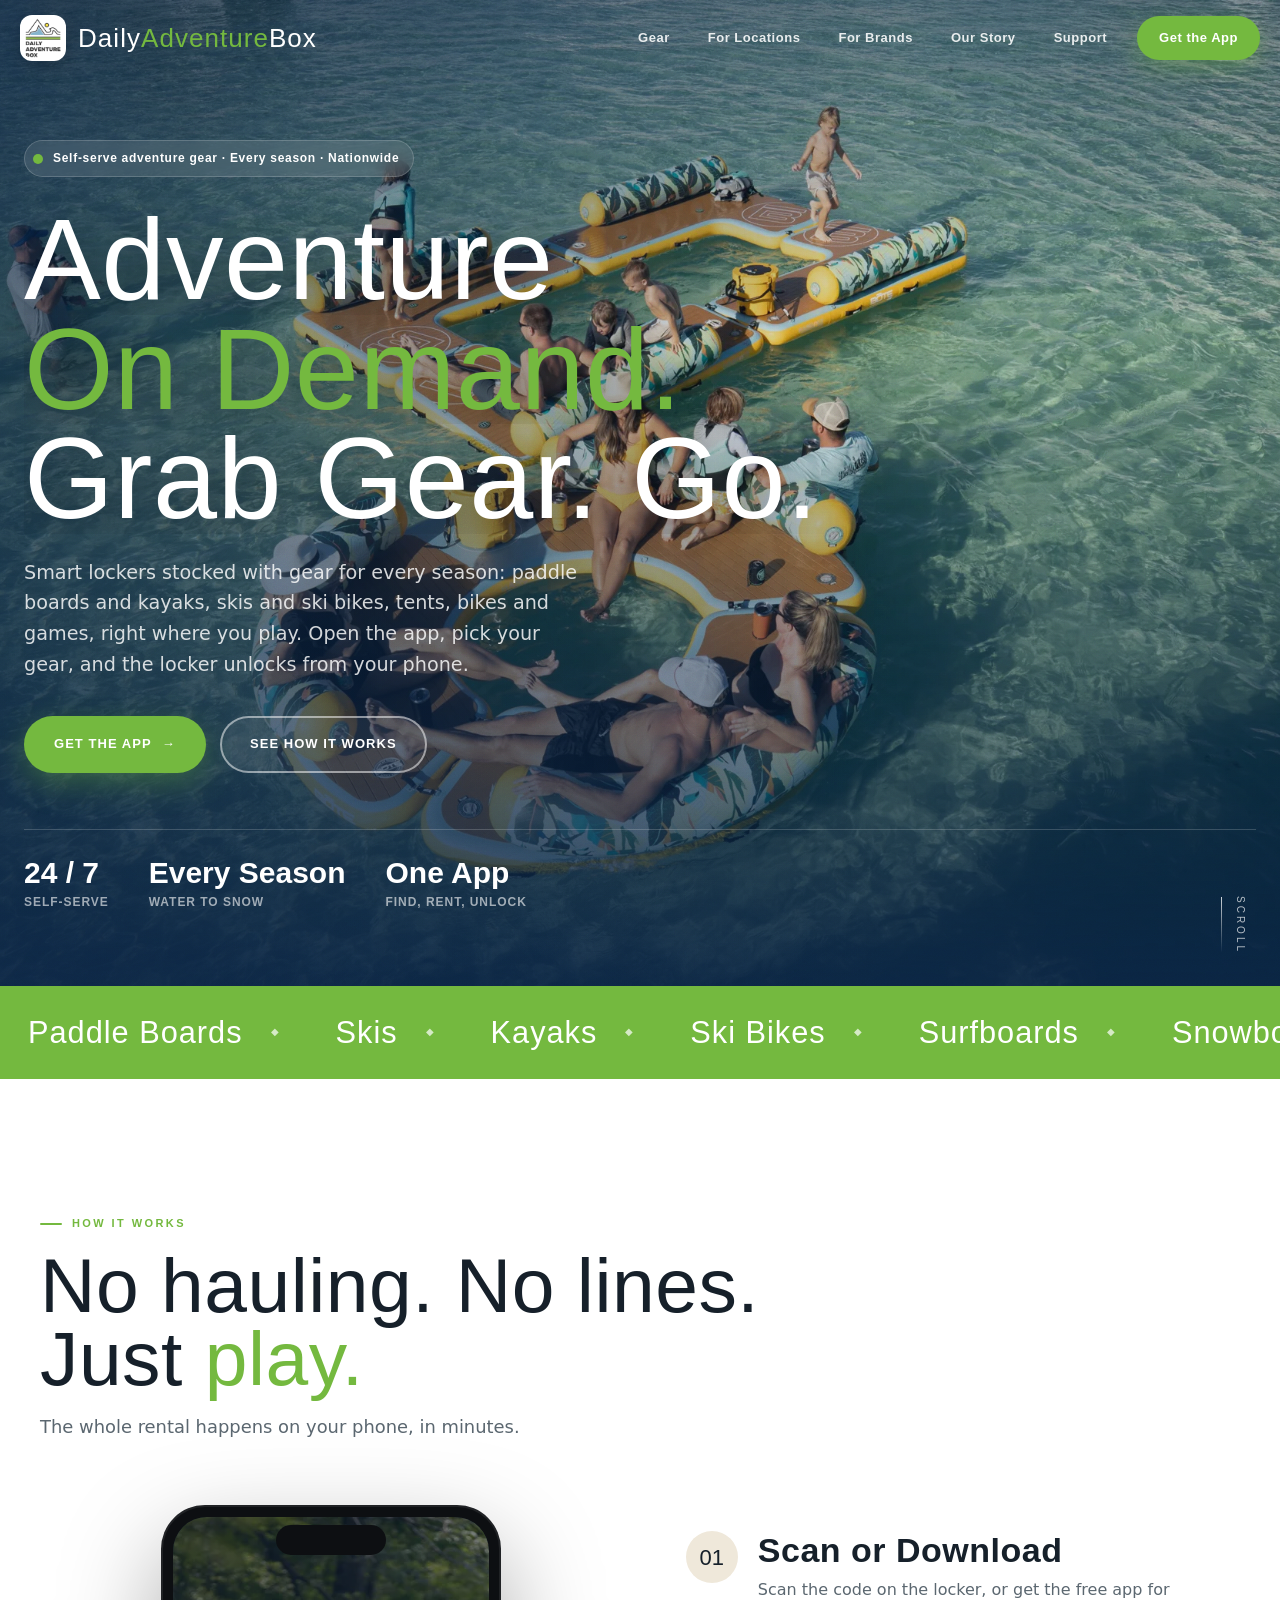
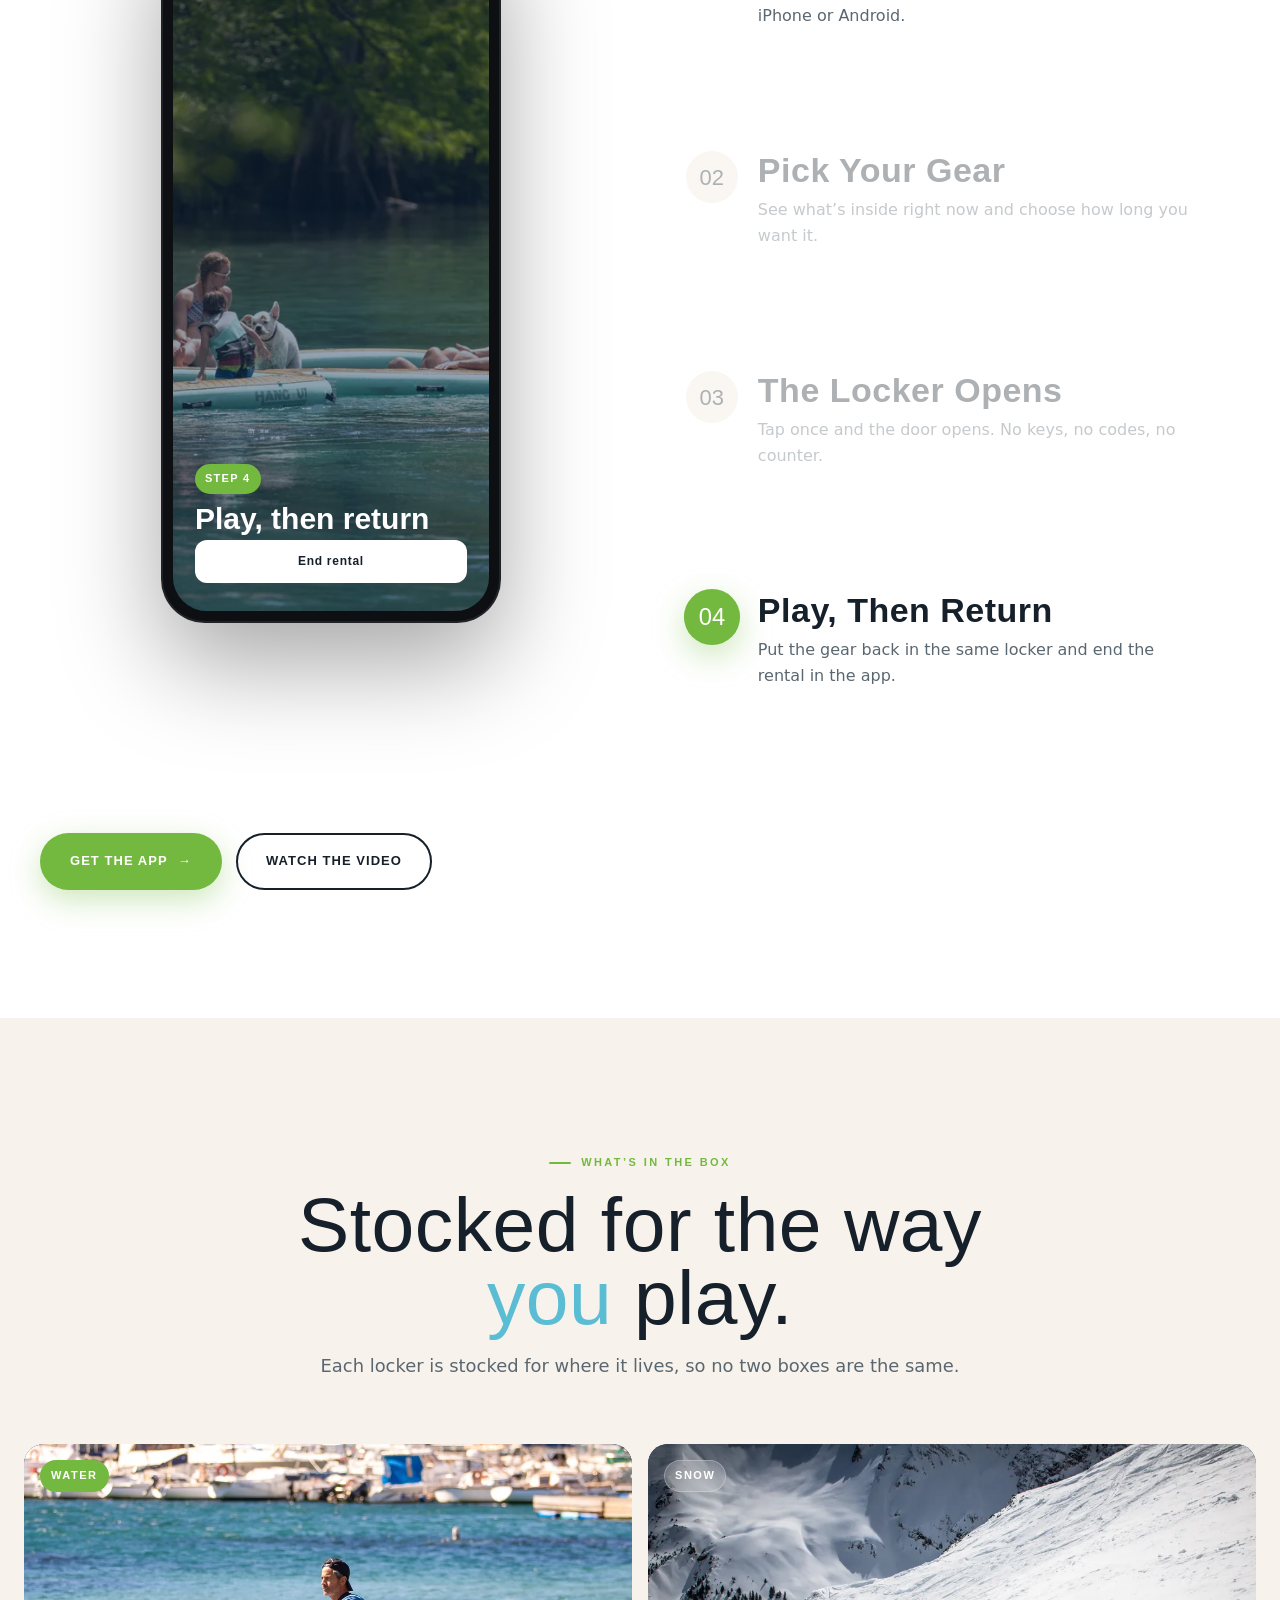
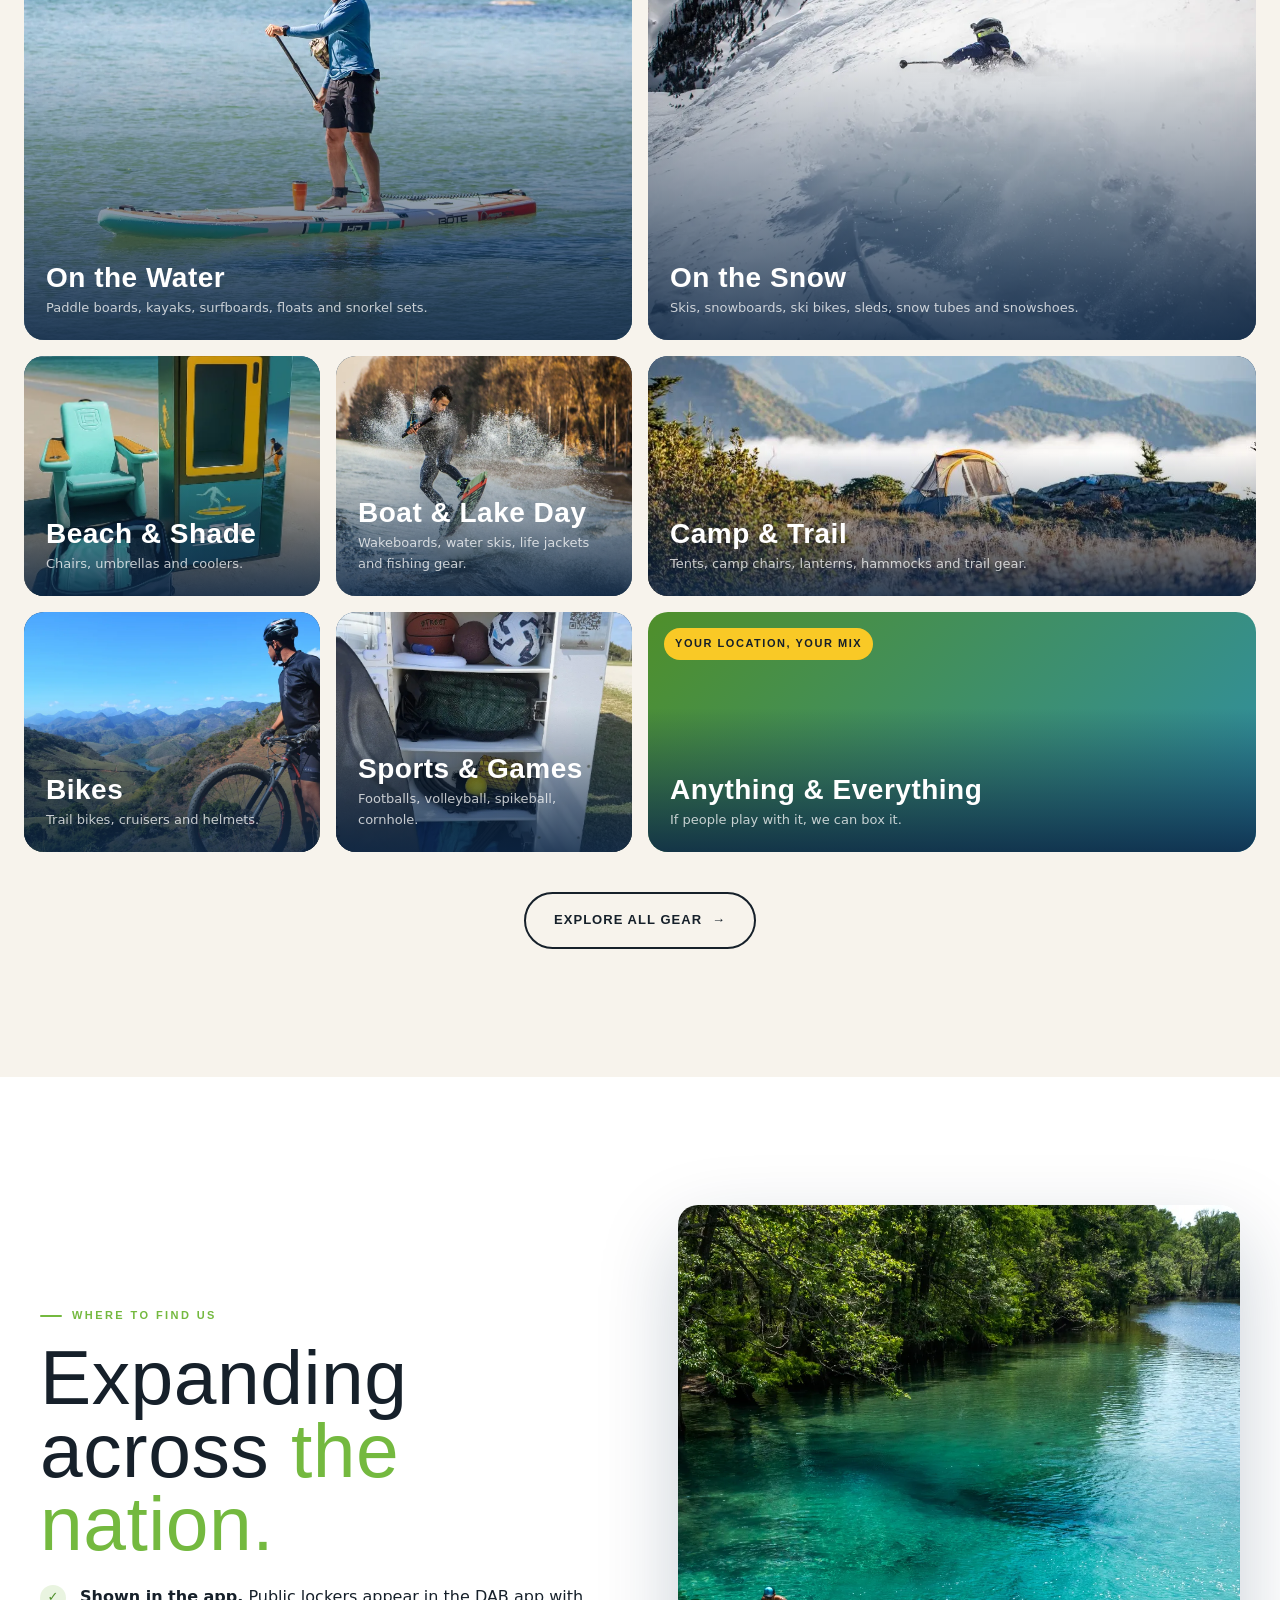
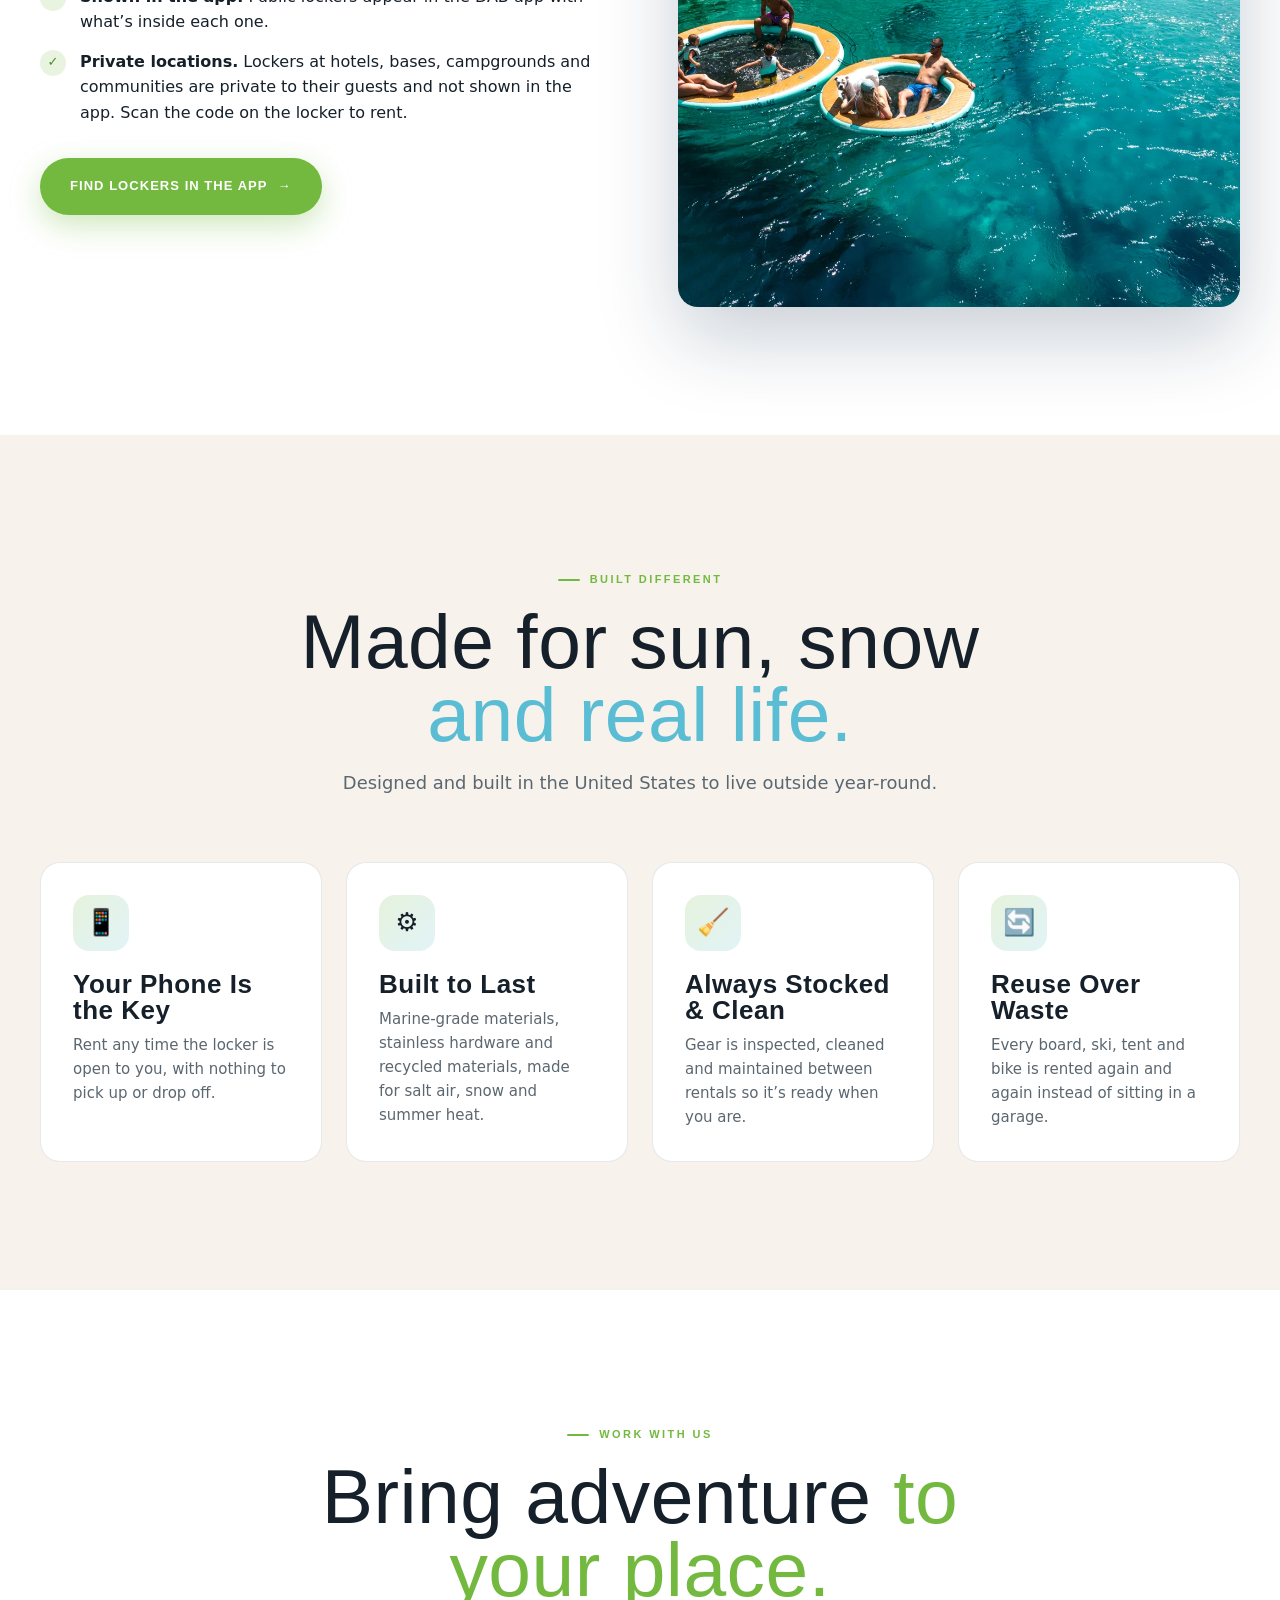
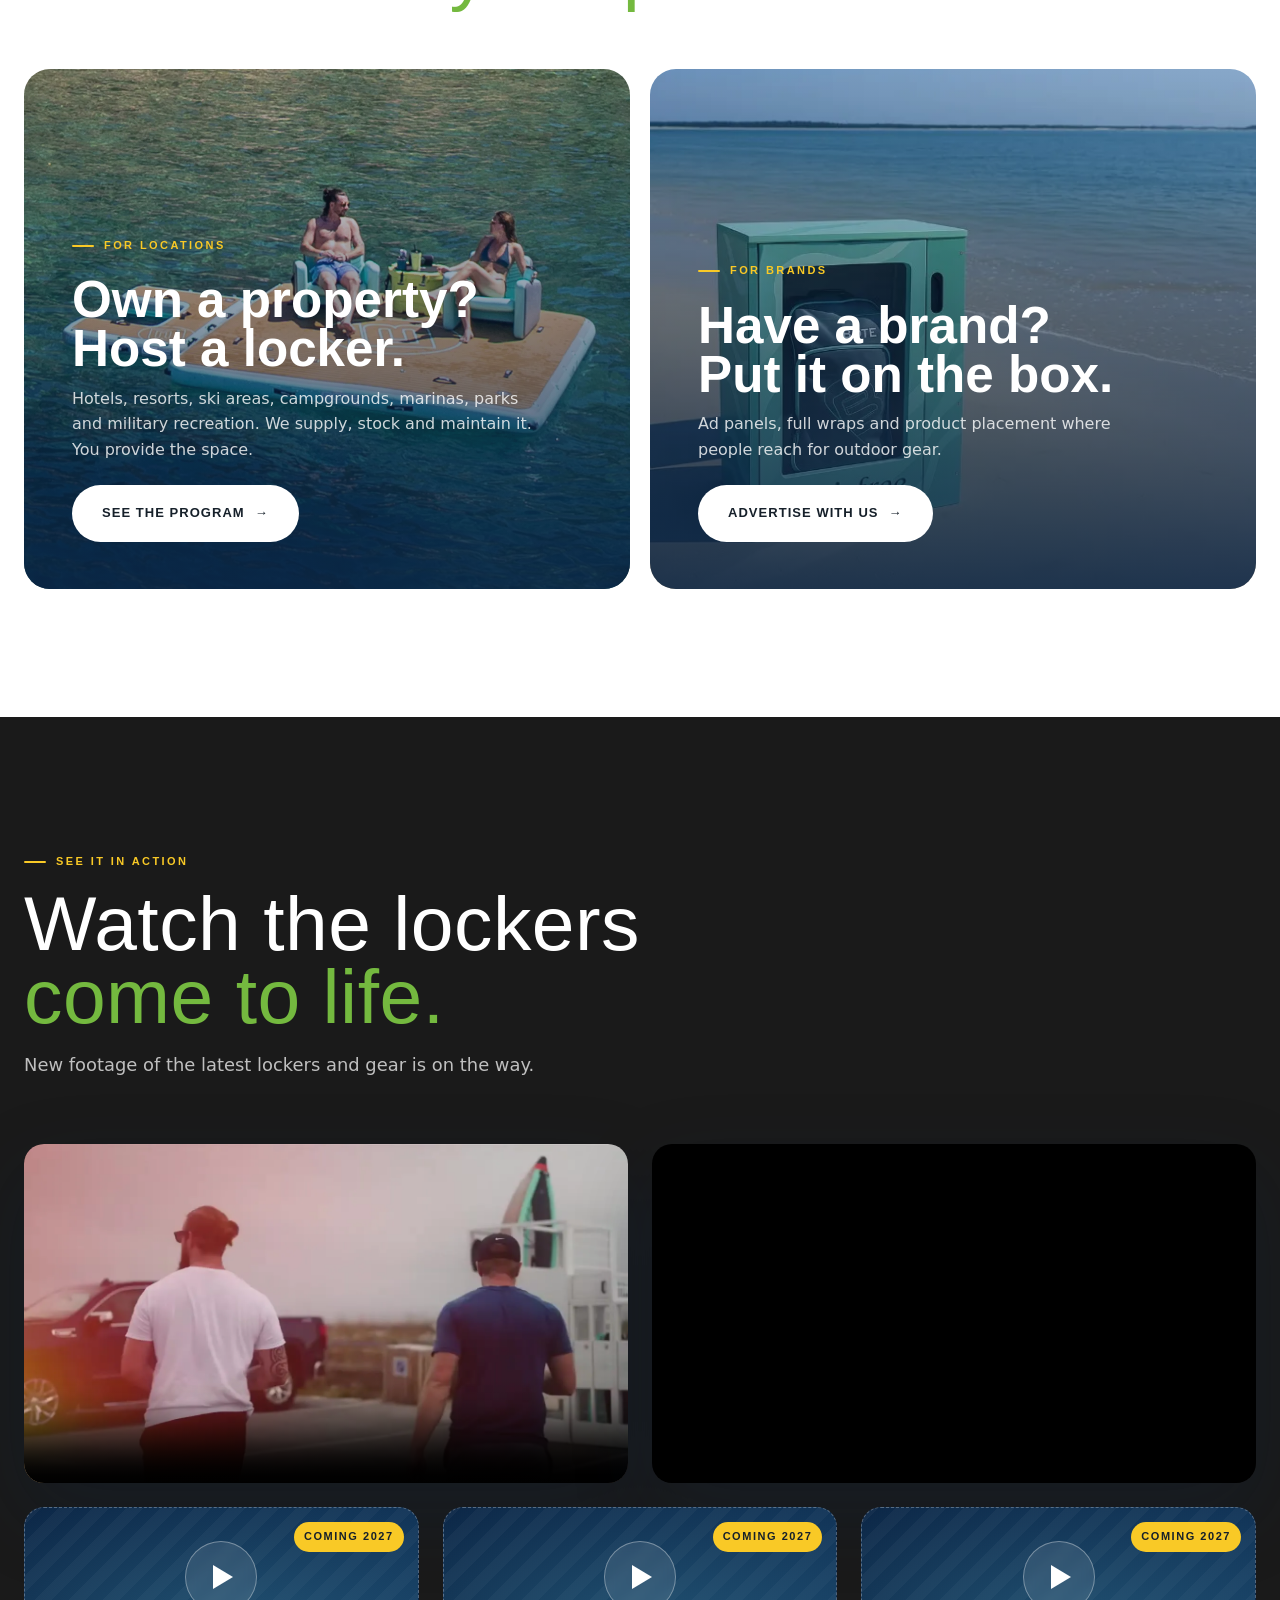
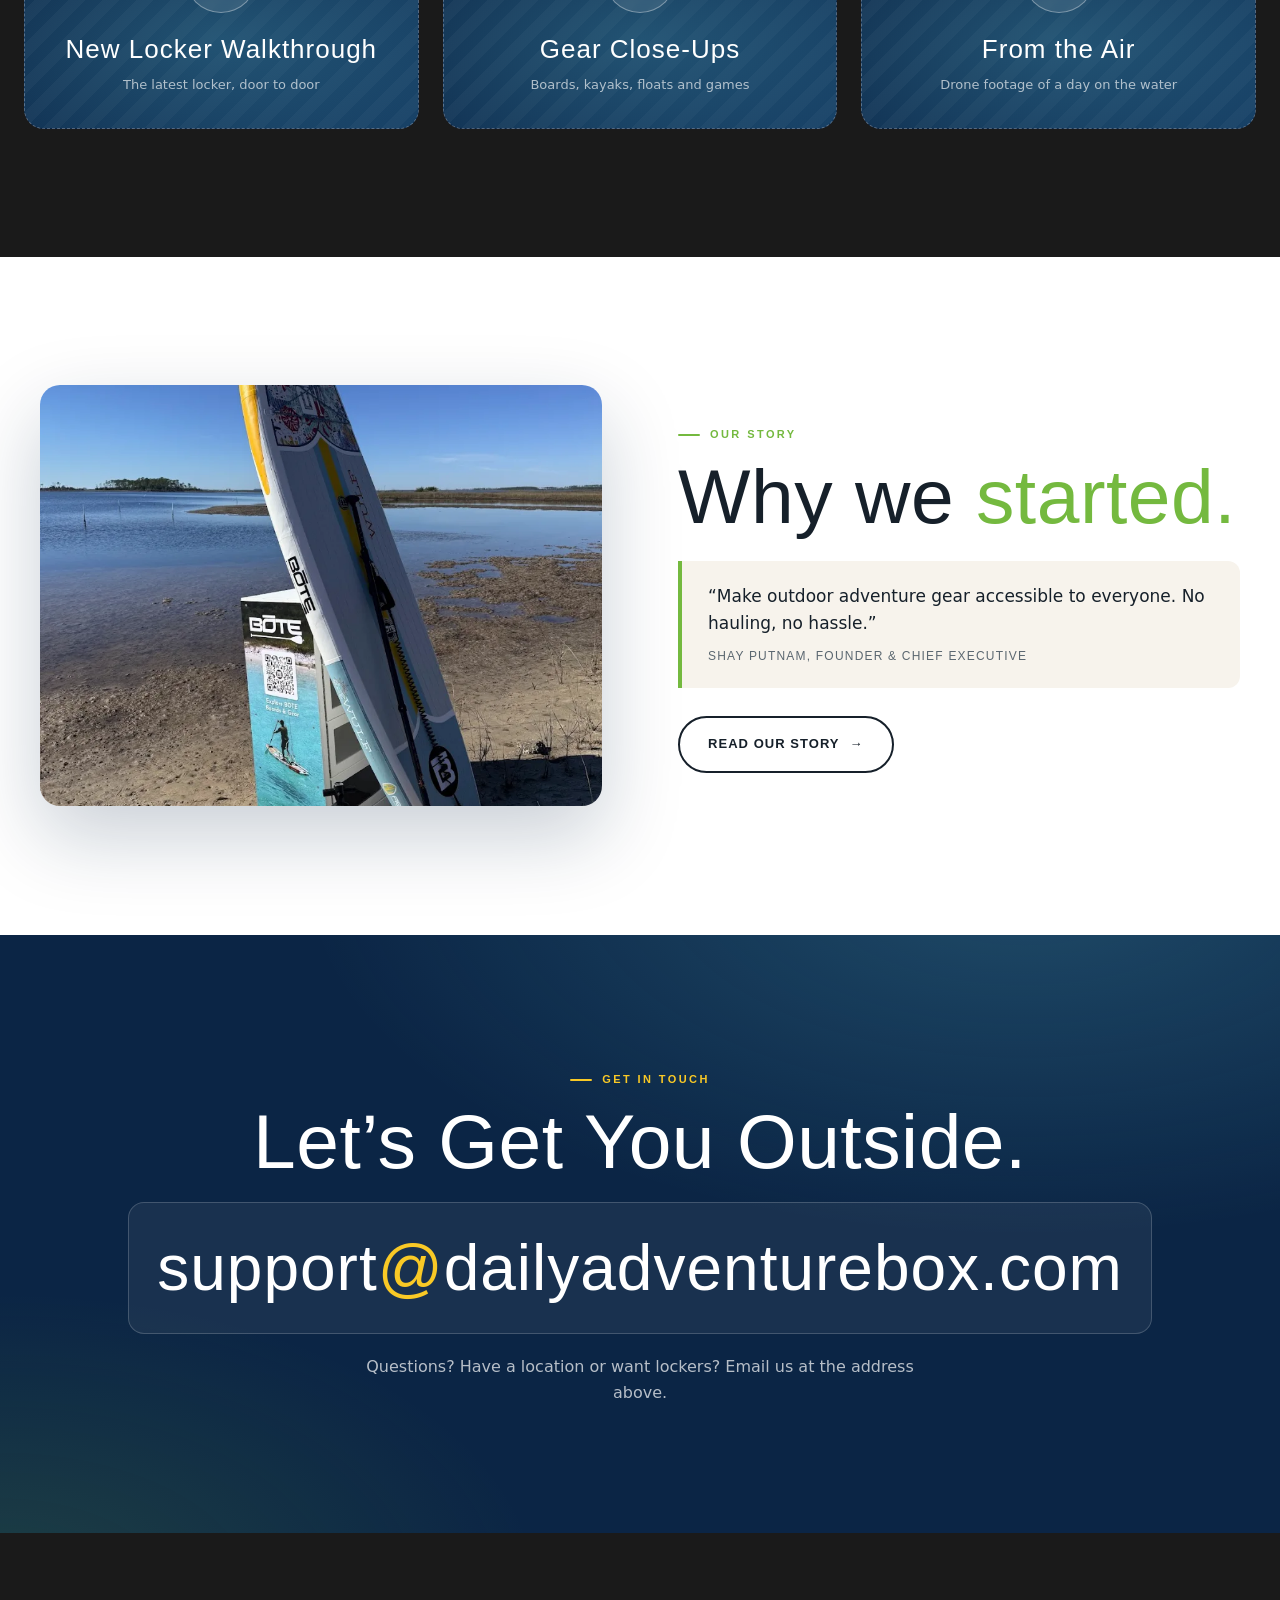
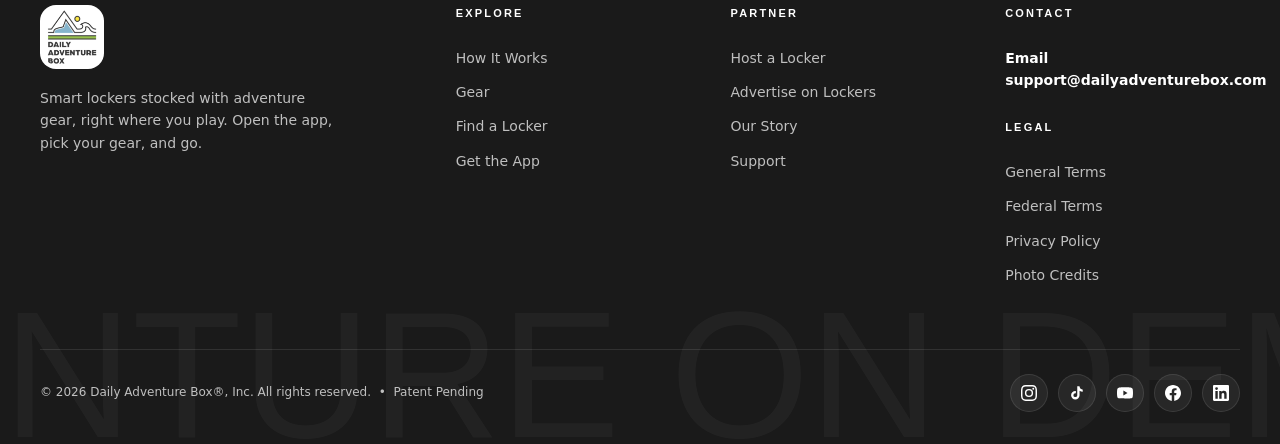
==== commit 909fd535: "Concise pass: remove repetition across the site (~29% shorter) Five reviewer passes (renter, host, b" ====
--- a/index.html
+++ b/index.html
@@ -69,9 +69,8 @@
     </div>
     <div class="hero-stats">
       <div class="hero-stat"><strong>24 / 7</strong><span>Self-serve</span></div>
-      <div class="hero-stat"><strong>Nationwide</strong><span>and growing</span></div>
-      <div class="hero-stat"><strong>Any Gear</strong><span>stocked per location</span></div>
-      <div class="hero-stat"><strong>No Keys</strong><span>opens from your phone</span></div>
+      <div class="hero-stat"><strong>Every Season</strong><span>water to snow</span></div>
+      <div class="hero-stat"><strong>One App</strong><span>find, rent, unlock</span></div>
     </div>
   </div>
   <div class="hero-scroll">Scroll</div>
@@ -88,9 +87,9 @@
 <section class="section" id="how">
   <div class="container">
     <div class="section-head" data-reveal>
-      <p class="eyebrow">Simple as 1-2-3-Go</p>
+      <p class="eyebrow">How It Works</p>
       <h2 class="display display-lg">No hauling. No lines.<br>Just <span class="accent">play.</span></h2>
-      <p class="lede">The whole rental happens on your phone. Walk up, unlock, and you’re out there in minutes.</p>
+      <p class="lede">The whole rental happens on your phone, in minutes.</p>
     </div>
     <div class="steps">
       <div class="steps-sticky" data-reveal="scale">
@@ -98,33 +97,33 @@
           <div class="phone-screen">
             <div class="screen active">
               <img src="media/clj05-wide-bluesky-md.webp" alt="">
-              <div class="ui"><span class="pill">Step 1</span><h4>Download the app</h4><p>Free on iPhone and Android. Create your account in about thirty seconds.</p><div class="fake-btn">Create account</div></div>
+              <div class="ui"><span class="pill">Step 1</span><h4>Scan or download</h4><div class="fake-btn">Create account</div></div>
             </div>
             <div class="screen">
               <img src="media/clj05-locker-open-md.webp" alt="">
-              <div class="ui"><span class="pill">Step 2</span><h4>Pick your gear</h4><p>See what’s stocked in the locker in front of you and choose what sounds fun.</p><div class="fake-btn green">Rent this board</div></div>
+              <div class="ui"><span class="pill">Step 2</span><h4>Pick your gear</h4><div class="fake-btn green">Rent this board</div></div>
             </div>
             <div class="screen">
               <img src="media/clj05-surfboards-locker-md.webp" alt="">
-              <div class="ui"><span class="pill">Step 3</span><h4>Locker unlocks</h4><p>Tap once and the door opens. No keys, no codes, no staff.</p><div class="fake-btn green">Unlocked &#10003;</div></div>
+              <div class="ui"><span class="pill">Step 3</span><h4>Locker unlocks</h4><div class="fake-btn green">Unlocked &#10003;</div></div>
             </div>
             <div class="screen">
               <img src="media/river-group-float-md.webp" alt="">
-              <div class="ui"><span class="pill">Step 4</span><h4>Play, then return</h4><p>Put it back when you’re done. Rinse, repeat, make memories.</p><div class="fake-btn">End rental</div></div>
+              <div class="ui"><span class="pill">Step 4</span><h4>Play, then return</h4><div class="fake-btn">End rental</div></div>
             </div>
           </div>
         </div>
       </div>
       <div class="steps-list">
-        <div class="step" data-step="0"><div class="step-num">01</div><h3>Download the App</h3><p>Free on iPhone and Android. Create an account in about thirty seconds and you’re ready to rent at any DailyAdventureBox locker.</p></div>
-        <div class="step" data-step="1"><div class="step-num">02</div><h3>Pick Your Gear</h3><p>Every locker shows exactly what’s inside it right now: boards, kayaks, skis, ski bikes, tents, bikes, games and more. Choose what sounds fun and how long you want it.</p></div>
-        <div class="step" data-step="2"><div class="step-num">03</div><h3>The Locker Opens</h3><p>Tap once and the door unlocks from your phone. No keys, no codes, no waiting on a rental counter.</p></div>
-        <div class="step" data-step="3"><div class="step-num">04</div><h3>Play, Then Return</h3><p>When you’re done, put the gear back and end the rental in the app. Every renter accepts a safety waiver before the door opens, so everyone plays by the same rules.</p></div>
+        <div class="step" data-step="0"><div class="step-num">01</div><h3>Scan or Download</h3><p>Scan the code on the locker, or get the free app for iPhone or Android.</p></div>
+        <div class="step" data-step="1"><div class="step-num">02</div><h3>Pick Your Gear</h3><p>See what’s inside right now and choose how long you want it.</p></div>
+        <div class="step" data-step="2"><div class="step-num">03</div><h3>The Locker Opens</h3><p>Tap once and the door opens. No keys, no codes, no counter.</p></div>
+        <div class="step" data-step="3"><div class="step-num">04</div><h3>Play, Then Return</h3><p>Put the gear back in the same locker and end the rental in the app.</p></div>
       </div>
     </div>
     <div class="btn-row" style="margin-top:48px" data-reveal>
       <a class="btn btn-green" href="https://www.dailyadventurebox.com/download-app" target="_top">Get the App <span class="arrow">&rarr;</span></a>
-      <a class="btn btn-outline-dark" href="#video">Watch the Walkthrough</a>
+      <a class="btn btn-outline-dark" href="#video">Watch the Video</a>
     </div>
   </div>
 </section>
@@ -135,29 +134,21 @@
     <div class="section-head center" data-reveal>
       <p class="eyebrow">What’s in the Box</p>
       <h2 class="display display-lg">Stocked for the way <span class="accent-sky">you</span> play.</h2>
-      <p class="lede">Premium gear from brands you know, cleaned and maintained between every rental. Each location is stocked to fit its guests, so no two boxes are the same.</p>
+      <p class="lede">Each locker is stocked for where it lives, so no two boxes are the same.</p>
     </div>
     <div class="bento" data-stagger>
       <a class="tile span-2 row-2" href="gear.html#water"><img src="media/sup-hd-mangrove-md.webp" alt="Stand-up paddle board"><span class="tag green">Water</span><div class="tile-body"><h3>On the Water</h3><p>Paddle boards, kayaks, surfboards, floats and snorkel sets.</p></div></a>
       <a class="tile span-2 row-2" href="gear.html#snow"><img src="media/snow-powder-skier-md.webp" alt="Skier in deep powder"><span class="tag">Snow</span><div class="tile-body"><h3>On the Snow</h3><p>Skis, snowboards, ski bikes, sleds, snow tubes and snowshoes.</p></div></a>
-      <a class="tile" href="gear.html#snow"><img src="media/snow-ski-bikes-md.webp" alt="Two ski bikes on a snowy slope"><span class="tag sun">New</span><div class="tile-body"><h3>Ski Bikes</h3><p>Ride the mountain like a bike.</p></div></a>
+      <a class="tile" href="gear.html#beach"><img src="media/bote-ad-rendering-md.webp" alt="Beach chair and gear bag beside a DailyAdventureBox locker" style="object-position:50% 70%"><div class="tile-body"><h3>Beach &amp; Shade</h3><p>Chairs, umbrellas and coolers.</p></div></a>
       <a class="tile" href="gear.html#boat"><img src="media/boat-wakeboard-spray-md.webp" alt="Wakeboarder carving a spray"><div class="tile-body"><h3>Boat &amp; Lake Day</h3><p>Wakeboards, water skis, life jackets and fishing gear.</p></div></a>
       <a class="tile span-2" href="gear.html#camp"><img src="media/camp-tent-mountains-md.webp" alt="Tent pitched above the clouds"><div class="tile-body"><h3>Camp &amp; Trail</h3><p>Tents, camp chairs, lanterns, hammocks and trail gear.</p></div></a>
       <a class="tile" href="gear.html#bikes"><img src="media/bike-mountain-view-md.webp" alt="Mountain biker above a valley"><div class="tile-body"><h3>Bikes</h3><p>Trail bikes, cruisers and helmets.</p></div></a>
       <a class="tile" href="gear.html#sports"><img src="media/clj05-v2-sports-gear-md.webp" alt="Sports gear locker"><div class="tile-body"><h3>Sports &amp; Games</h3><p>Footballs, volleyball, spikeball, cornhole.</p></div></a>
-      <a class="tile span-2" href="gear.html#custom" style="background:linear-gradient(135deg,var(--green-deep),var(--sky-deep))"><span class="tag sun">Your location, your mix</span><div class="tile-body"><h3>Anything &amp; Everything</h3><p>Hosting a locker? Tell us what your guests love and we stock it. If people play with it, we can box it.</p></div></a>
+      <a class="tile span-2" href="gear.html#custom" style="background:linear-gradient(135deg,var(--green-deep),var(--sky-deep))"><span class="tag sun">Your location, your mix</span><div class="tile-body"><h3>Anything &amp; Everything</h3><p>If people play with it, we can box it.</p></div></a>
     </div>
     <div class="btn-row" style="justify-content:center;margin-top:40px" data-reveal>
       <a class="btn btn-outline-dark" href="gear.html">Explore All Gear <span class="arrow">&rarr;</span></a>
     </div>
-  </div>
-</section>
-
-<!-- ============================================================ STATEMENT -->
-<section class="section bg-ocean dark statement">
-  <div class="container">
-    <p class="eyebrow" style="justify-content:center">Growing Nationwide</p>
-    <h2><span class="word">Every</span> <span class="word">location</span> <span class="word">is</span> <span class="word">different.</span><br><span class="word accent">So</span> <span class="word accent">is</span> <span class="word accent">every</span> <span class="word accent">box.</span></h2>
   </div>
 </section>
 
@@ -168,11 +159,9 @@
       <div data-reveal="left">
         <p class="eyebrow">Where to Find Us</p>
         <h2 class="display display-lg">Expanding across <span class="accent">the nation.</span></h2>
-        <p class="lede">DailyAdventureBox is rolling out smart lockers coast to coast: beaches, lakes, mountains, ski areas, resorts, campgrounds, parks and military recreation areas.</p>
         <ul class="check-list">
-          <li><div><strong>Shown in the app.</strong> Public locker locations appear in the DAB app. Open it to see the lockers near you, what’s inside, and rent in seconds.</div></li>
-          <li><div><strong>Private locations.</strong> Some lockers serve private properties and communities, such as hotels, resorts, bases and campgrounds. These are not shown in the app and are available only to the guests and members of those places.</div></li>
-          <li><div><strong>Coming to you.</strong> New markets open on a rolling basis. Want a locker where you play? Email <strong>support@dailyadventurebox.com</strong>.</div></li>
+          <li><div><strong>Shown in the app.</strong> Public lockers appear in the DAB app with what’s inside each one.</div></li>
+          <li><div><strong>Private locations.</strong> Lockers at hotels, bases, campgrounds and communities are private to their guests and not shown in the app. Scan the code on the locker to rent.</div></li>
         </ul>
         <div class="btn-row" style="margin-top:32px">
           <a class="btn btn-green" href="https://www.dailyadventurebox.com/download-app" target="_top">Find Lockers in the App <span class="arrow">&rarr;</span></a>
@@ -190,14 +179,14 @@
   <div class="container">
     <div class="section-head center" data-reveal>
       <p class="eyebrow">Built Different</p>
-      <h2 class="display display-lg">Made for sun, salt <span class="accent-sky">and real life.</span></h2>
-      <p class="lede">We design and build our lockers in the United States to live outside year-round and to make renting feel effortless.</p>
+      <h2 class="display display-lg">Made for sun, snow <span class="accent-sky">and real life.</span></h2>
+      <p class="lede">Designed and built in the United States to live outside year-round.</p>
     </div>
     <div class="grid grid-4" data-stagger>
-      <div class="card card-glow"><div class="icon">&#128241;</div><h3>Opens From Your Phone</h3><p>No keys, codes or kiosks. The app is the key, and it works day or night.</p></div>
-      <div class="card card-glow"><div class="icon">&#127774;</div><h3>Weatherproof by Design</h3><p>Marine-grade materials and stainless hardware built to shrug off salt air, sand and summer heat.</p></div>
+      <div class="card card-glow"><div class="icon">&#128241;</div><h3>Your Phone Is the Key</h3><p>Rent any time the locker is open to you, with nothing to pick up or drop off.</p></div>
+      <div class="card card-glow"><div class="icon">&#9881;&#65039;</div><h3>Built to Last</h3><p>Marine-grade materials, stainless hardware and recycled materials, made for salt air, snow and summer heat.</p></div>
       <div class="card card-glow"><div class="icon">&#129529;</div><h3>Always Stocked &amp; Clean</h3><p>Gear is inspected, cleaned and maintained between rentals so it’s ready when you are.</p></div>
-      <div class="card card-glow"><div class="icon">&#128737;&#65039;</div><h3>Insured &amp; Covered</h3><p>Every rental is insured, and every renter accepts a safety waiver before the door opens.</p></div>
+      <div class="card card-glow"><div class="icon">&#128260;</div><h3>Reuse Over Waste</h3><p>Every board, ski, tent and bike is rented again and again instead of sitting in a garage.</p></div>
     </div>
   </div>
 </section>
@@ -215,7 +204,7 @@
         <div class="panel-body">
           <p class="eyebrow" style="color:var(--sun)">For Locations</p>
           <h3>Own a property?<br>Host a locker.</h3>
-          <p>Hotels, resorts, campgrounds, marinas, parks, communities and military recreation. We supply the locker, stock it with anything and everything your guests want, and handle maintenance. You provide the space.</p>
+          <p>Hotels, resorts, ski areas, campgrounds, marinas, parks and military recreation. We supply, stock and maintain it. You provide the space.</p>
           <span class="btn btn-white">See the Program <span class="arrow">&rarr;</span></span>
         </div>
       </a>
@@ -224,7 +213,7 @@
         <div class="panel-body">
           <p class="eyebrow" style="color:var(--sun)">For Brands</p>
           <h3>Have a brand?<br>Put it on the box.</h3>
-          <p>Ad panels and full wraps on lockers at the exact moment people reach for outdoor gear. Feature your products inside, your brand outside.</p>
+          <p>Ad panels, full wraps and product placement where people reach for outdoor gear.</p>
           <span class="btn btn-white">Advertise With Us <span class="arrow">&rarr;</span></span>
         </div>
       </a>
@@ -238,7 +227,7 @@
     <div class="section-head" data-reveal>
       <p class="eyebrow">See It in Action</p>
       <h2 class="display display-lg">Watch the lockers <span class="accent">come to life.</span></h2>
-      <p class="lede">From walking up to the locker to hitting the water. New footage of the latest lockers and gear is on the way.</p>
+      <p class="lede">New footage of the latest lockers and gear is on the way.</p>
     </div>
     <div class="grid grid-2" data-stagger>
       <div class="video-frame"><video controls playsinline preload="none" poster="media/teaser-poster.webp" src="media/teaser-cut.mp4" title="DailyAdventureBox teaser"></video></div>
@@ -258,51 +247,15 @@
     <div class="feature-row flip">
       <div data-reveal="right">
         <p class="eyebrow">Our Story</p>
-        <h2 class="display display-lg">Built by a Marine.<br><span class="accent">Built to last.</span></h2>
-        <p class="lede">DailyAdventureBox started with a simple frustration: people at the beach wanted to get on the water but didn’t own gear, couldn’t haul it, or couldn’t afford to rent it the old way. So we built a locker that lives where you play and opens from your phone.</p>
+        <h2 class="display display-lg">Why we <span class="accent">started.</span></h2>
         <blockquote style="margin:28px 0 0;padding:22px 26px;border-left:4px solid var(--green);background:var(--sand);border-radius:0 var(--radius-sm) var(--radius-sm) 0;font-size:17px;line-height:1.6">
           “Make outdoor adventure gear accessible to everyone. No hauling, no hassle.”
-          <footer style="margin-top:10px;font-family:var(--font-label);font-size:12px;letter-spacing:.1em;text-transform:uppercase;color:var(--mute)">Shay Putnam, Founder</footer>
+          <footer style="margin-top:10px;font-family:var(--font-label);font-size:12px;letter-spacing:.1em;text-transform:uppercase;color:var(--mute)">Shay Putnam, Founder &amp; Chief Executive</footer>
         </blockquote>
         <div class="btn-row" style="margin-top:28px"><a class="btn btn-outline-dark" href="story.html">Read Our Story <span class="arrow">&rarr;</span></a></div>
       </div>
       <div data-reveal="left">
         <div class="feature-media landscape"><img src="media/screenshot-locker-gear.webp" alt="DailyAdventureBox locker on the shoreline with a paddle board"></div>
-      </div>
-    </div>
-  </div>
-</section>
-
-<!-- ============================================================ PLANET -->
-<section class="section bg-sand" id="planet">
-  <div class="container">
-    <div class="section-head" data-reveal>
-      <p class="eyebrow">Doing Our Part</p>
-      <h2 class="display display-lg">Less gear in landfills.<br><span class="accent">More time outside.</span></h2>
-    </div>
-    <div class="grid grid-4" data-stagger>
-      <div class="card"><div class="icon">&#128260;</div><h3>Reuse Over Waste</h3><p>Every board, ski, tent and bike gets rented, returned and rented again, instead of bought once and left in a garage.</p></div>
-      <div class="card"><div class="icon">&#9851;&#65039;</div><h3>Recycled-Material Lockers</h3><p>Our lockers are built with recycled materials to cut the footprint of every install.</p></div>
-      <div class="card"><div class="icon">&#128465;&#65039;</div><h3>Pack It Out</h3><p>Trash bags in every locker make it easy to leave the beach, the trail or the campsite cleaner than you found it. <span class="note">Rolling out.</span></p></div>
-      <div class="card"><div class="icon">&#9881;&#65039;</div><h3>Built to Last</h3><p>Marine-grade materials and stainless hardware keep every locker in service season after season, not in a landfill.</p></div>
-    </div>
-  </div>
-</section>
-
-<!-- ============================================================ APP BAND -->
-<section class="section bg-mesh" id="app">
-  <div class="container">
-    <div class="feature-row">
-      <div data-reveal="left">
-        <p class="eyebrow">Get the App</p>
-        <h2 class="display display-lg">Your key to <span class="accent">every box.</span></h2>
-        <p class="lede">Browse gear, pick your rental and unlock your locker, all from your phone. Free on iPhone and Android.</p>
-        <div class="btn-row" style="margin-top:32px">
-          <a class="btn btn-green" href="https://www.dailyadventurebox.com/download-app" target="_top">Download the App <span class="arrow">&rarr;</span></a>
-        </div>
-      </div>
-      <div data-reveal="scale">
-        <div class="media-soon portrait" style="max-width:320px;margin:0 auto;border-radius:40px"><span class="badge">App preview soon</span><div><div class="play"></div><div class="label">App Walkthrough</div><div class="sub">Screens from the new DAB app</div></div></div>
       </div>
     </div>
   </div>
@@ -313,7 +266,7 @@
     <p class="eyebrow" style="justify-content:center">Get in Touch</p>
     <h2 class="display display-lg">Let’s Get You Outside.</h2>
     <div class="email-big">support<span class="at">@</span>dailyadventurebox.com</div>
-    <p class="contact-note">Email us at support@dailyadventurebox.com with any questions. If you have a location or want lockers, reach out to support@dailyadventurebox.com.</p>
+    <p class="contact-note">Questions? Have a location or want lockers? Email us at the address above.</p>
   </div>
 </section>
 
@@ -330,7 +283,7 @@
         <h4>Explore</h4>
         <a href="index.html#how">How It Works</a>
         <a href="gear.html">Gear</a>
-        <a href="index.html#where">Where We Are</a>
+        <a href="index.html#where">Find a Locker</a>
         <a href="https://www.dailyadventurebox.com/download-app" target="_top">Get the App</a>
       </div>
       <div class="footer-col">
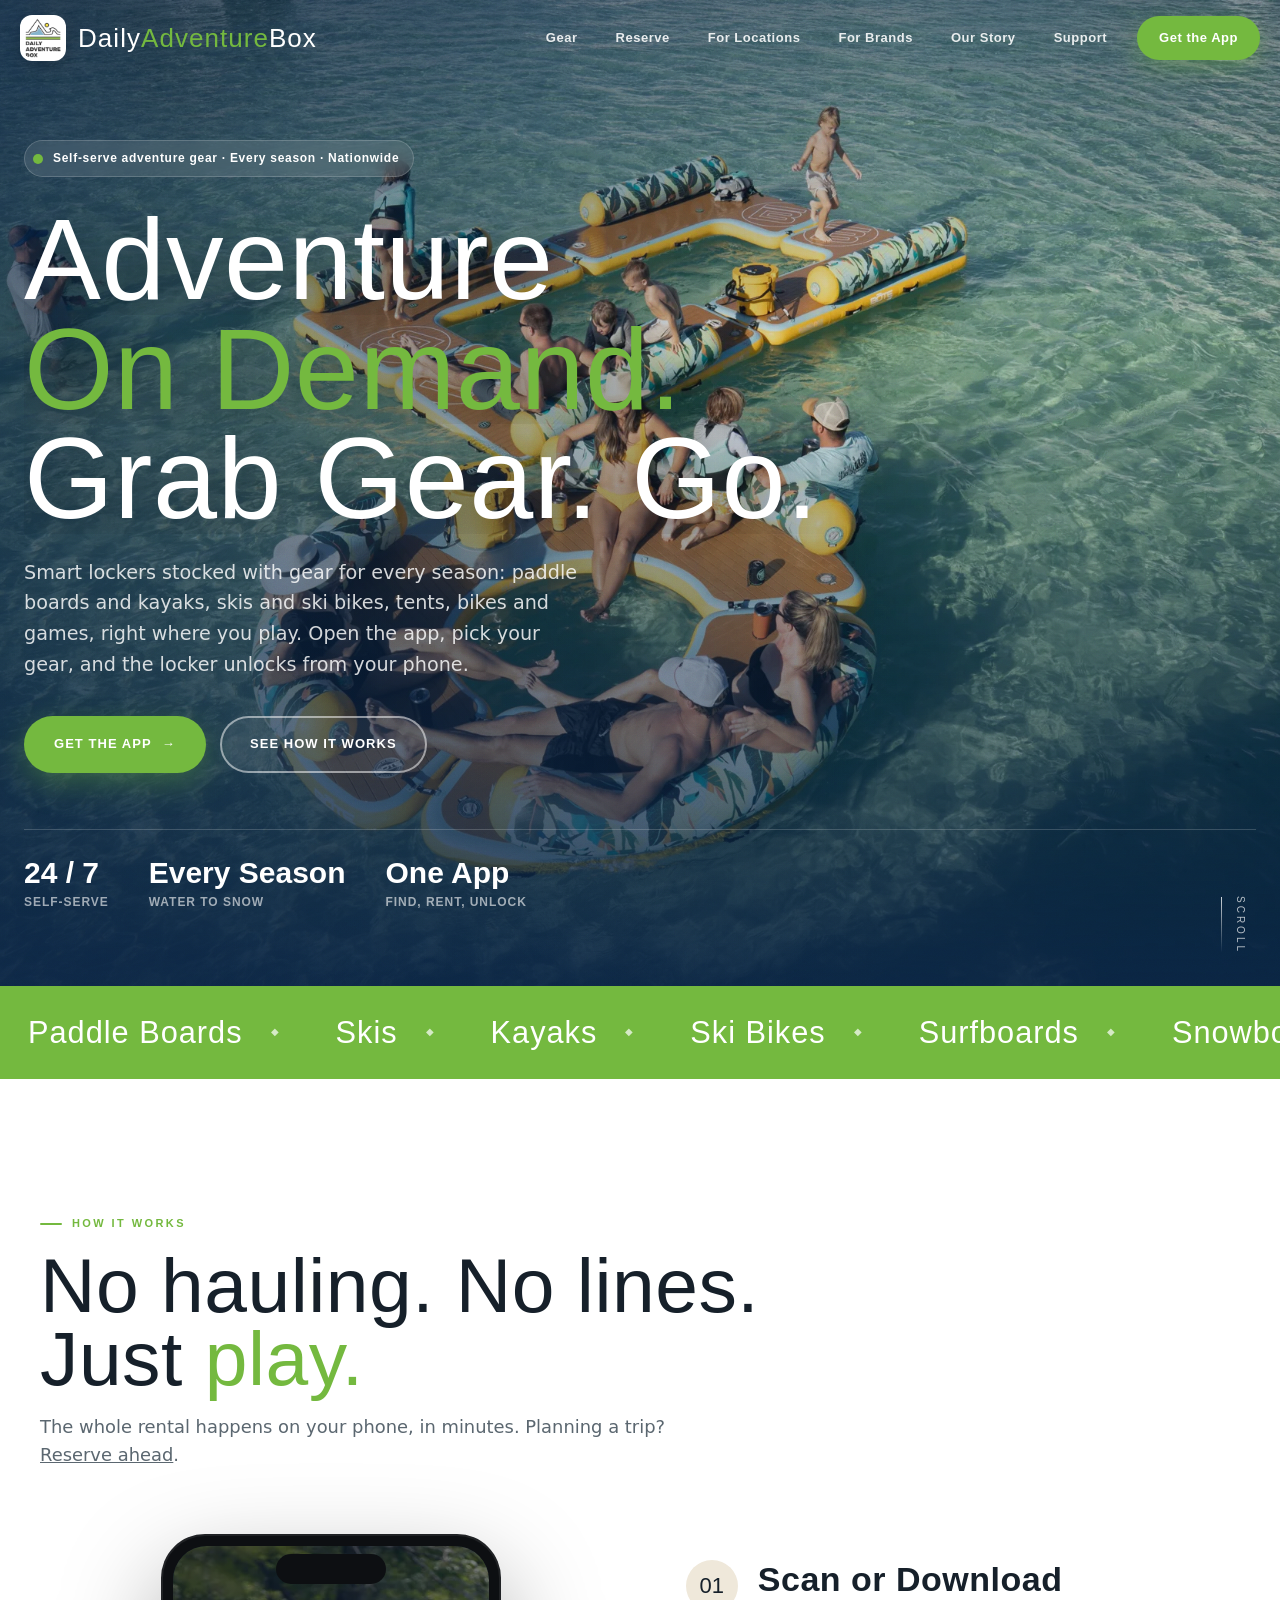
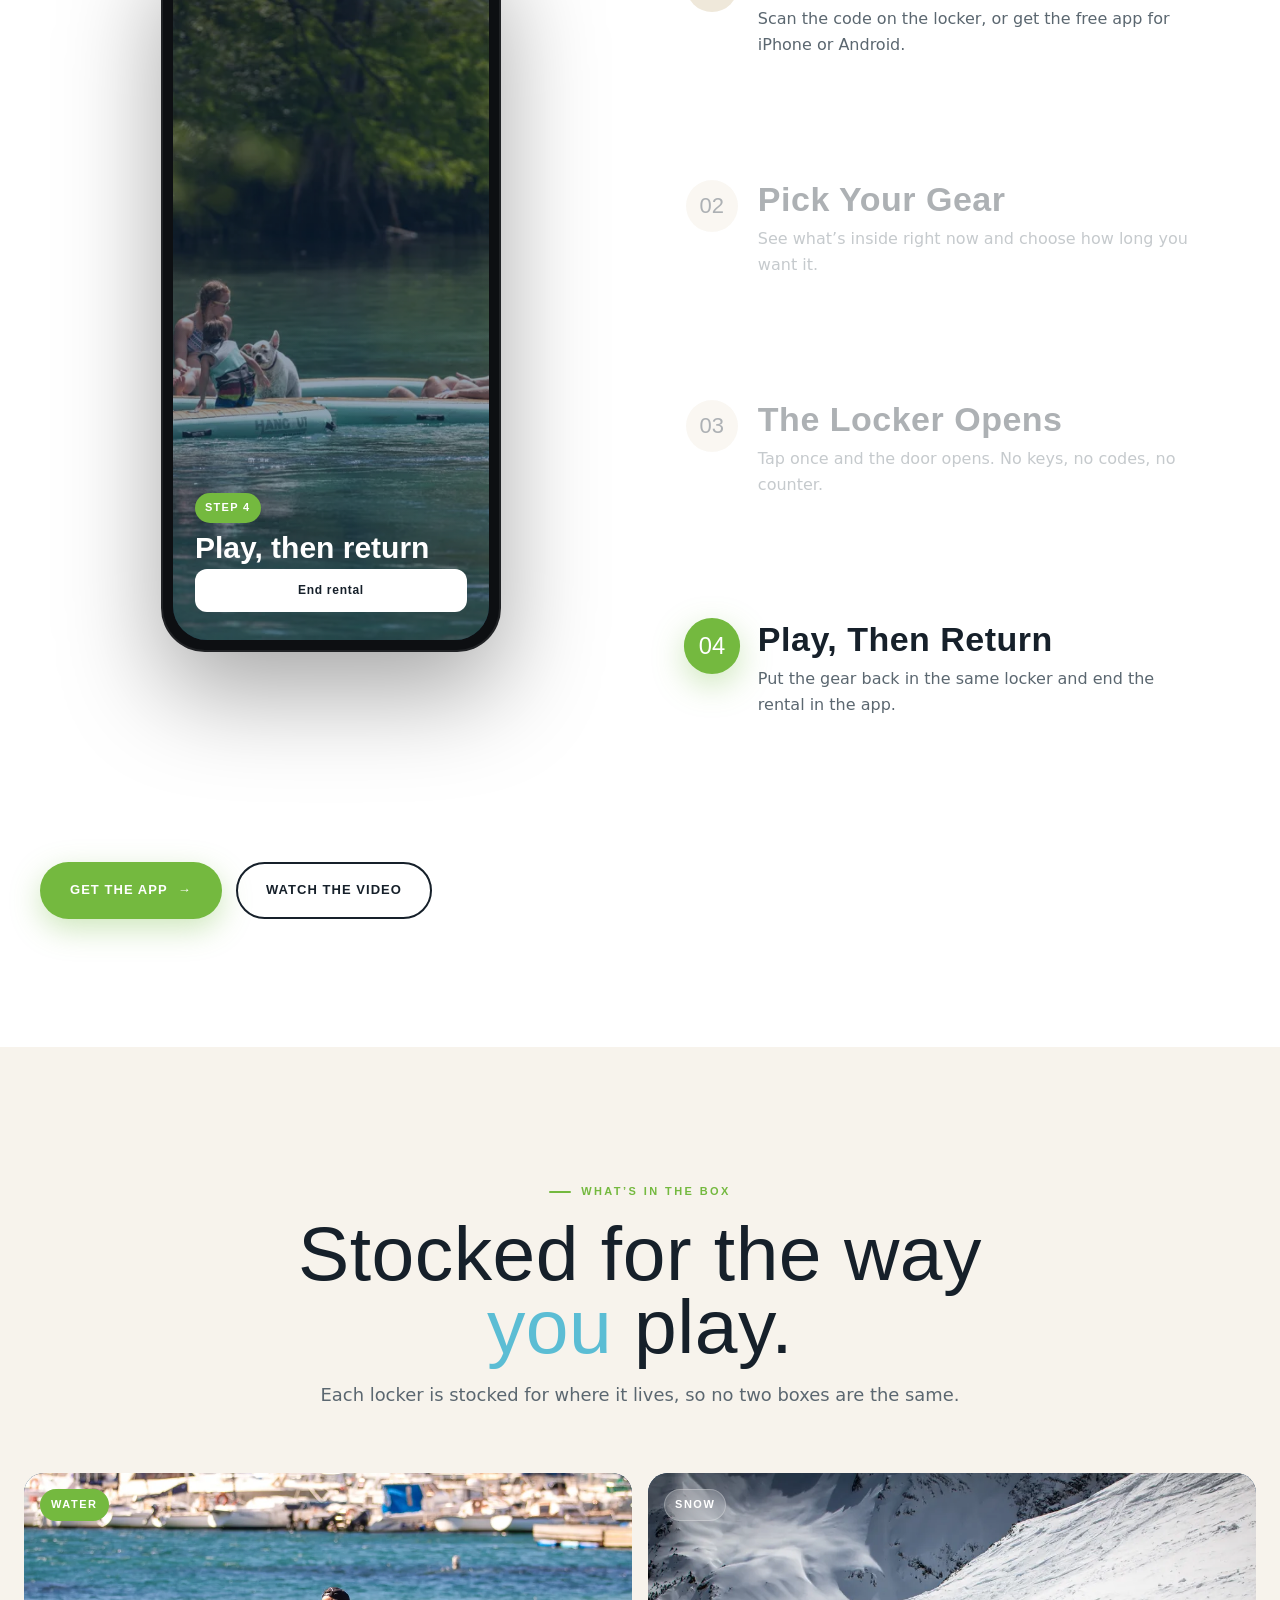
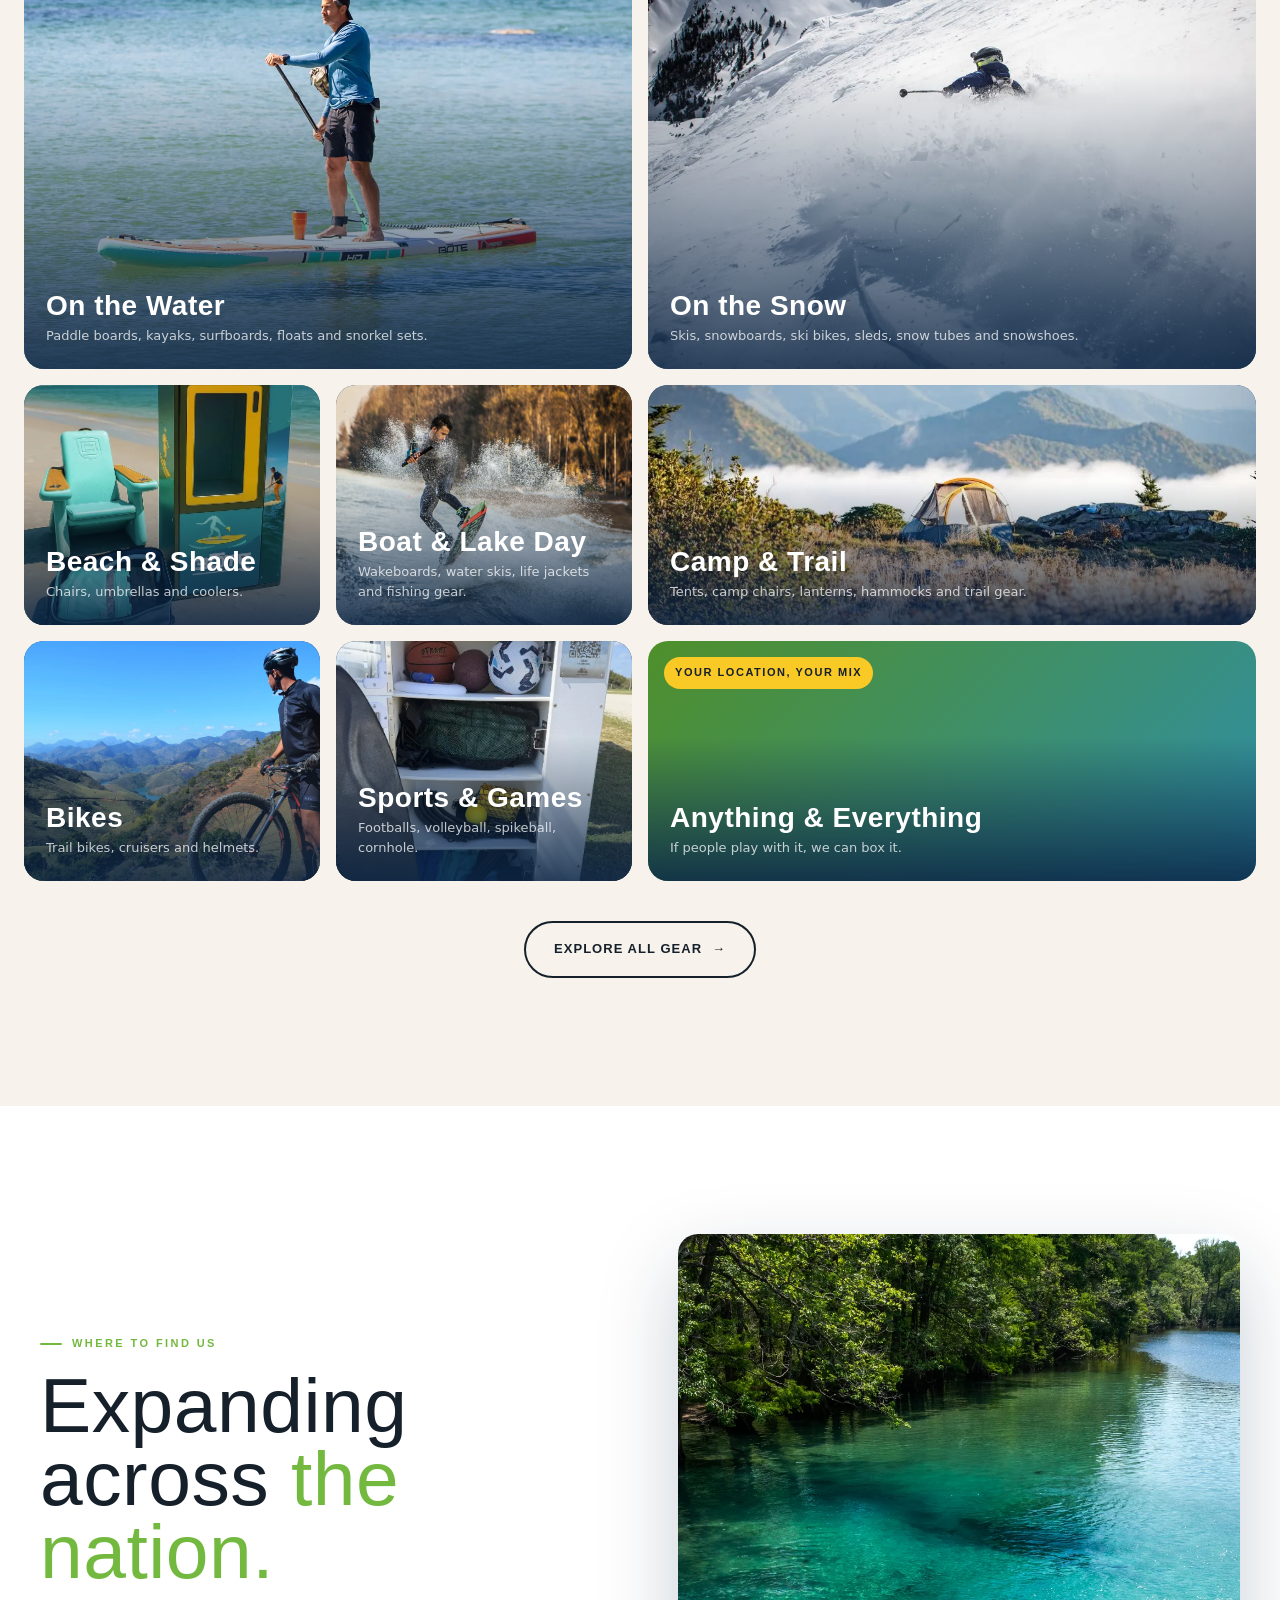
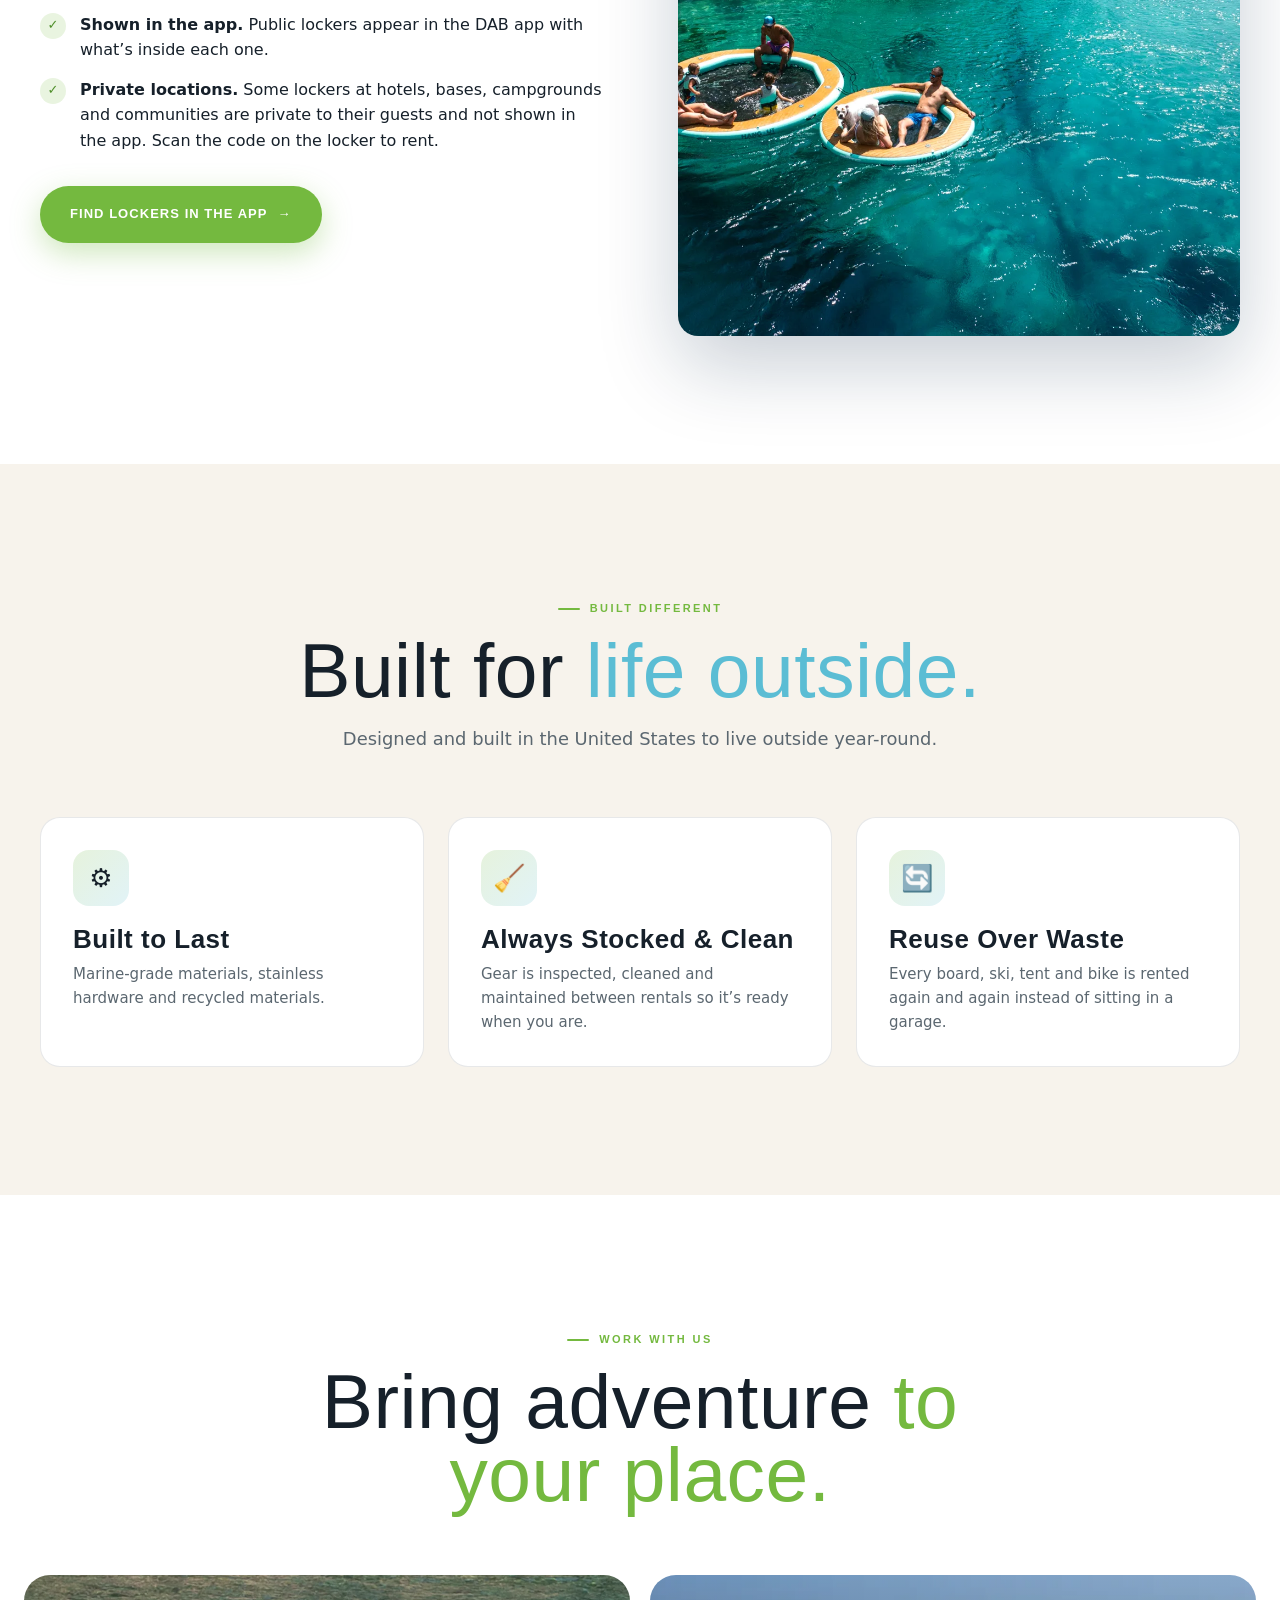
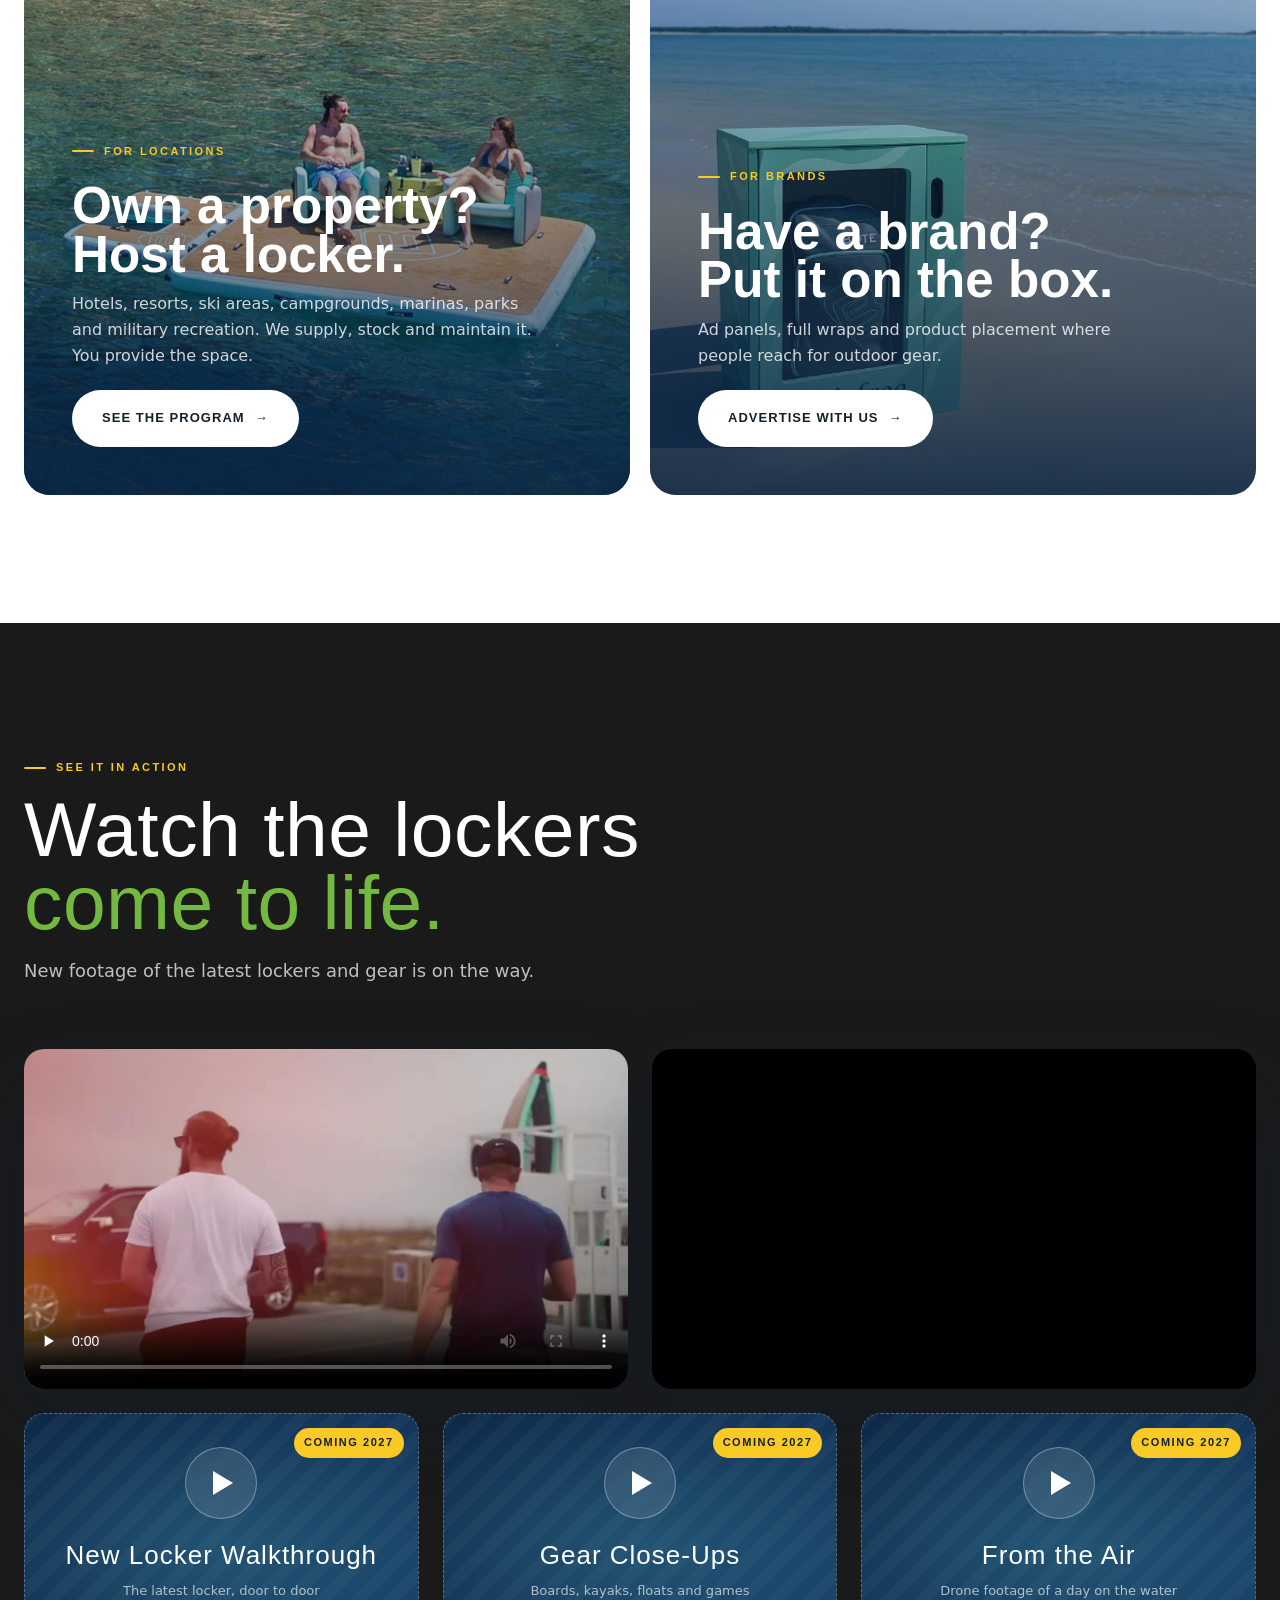
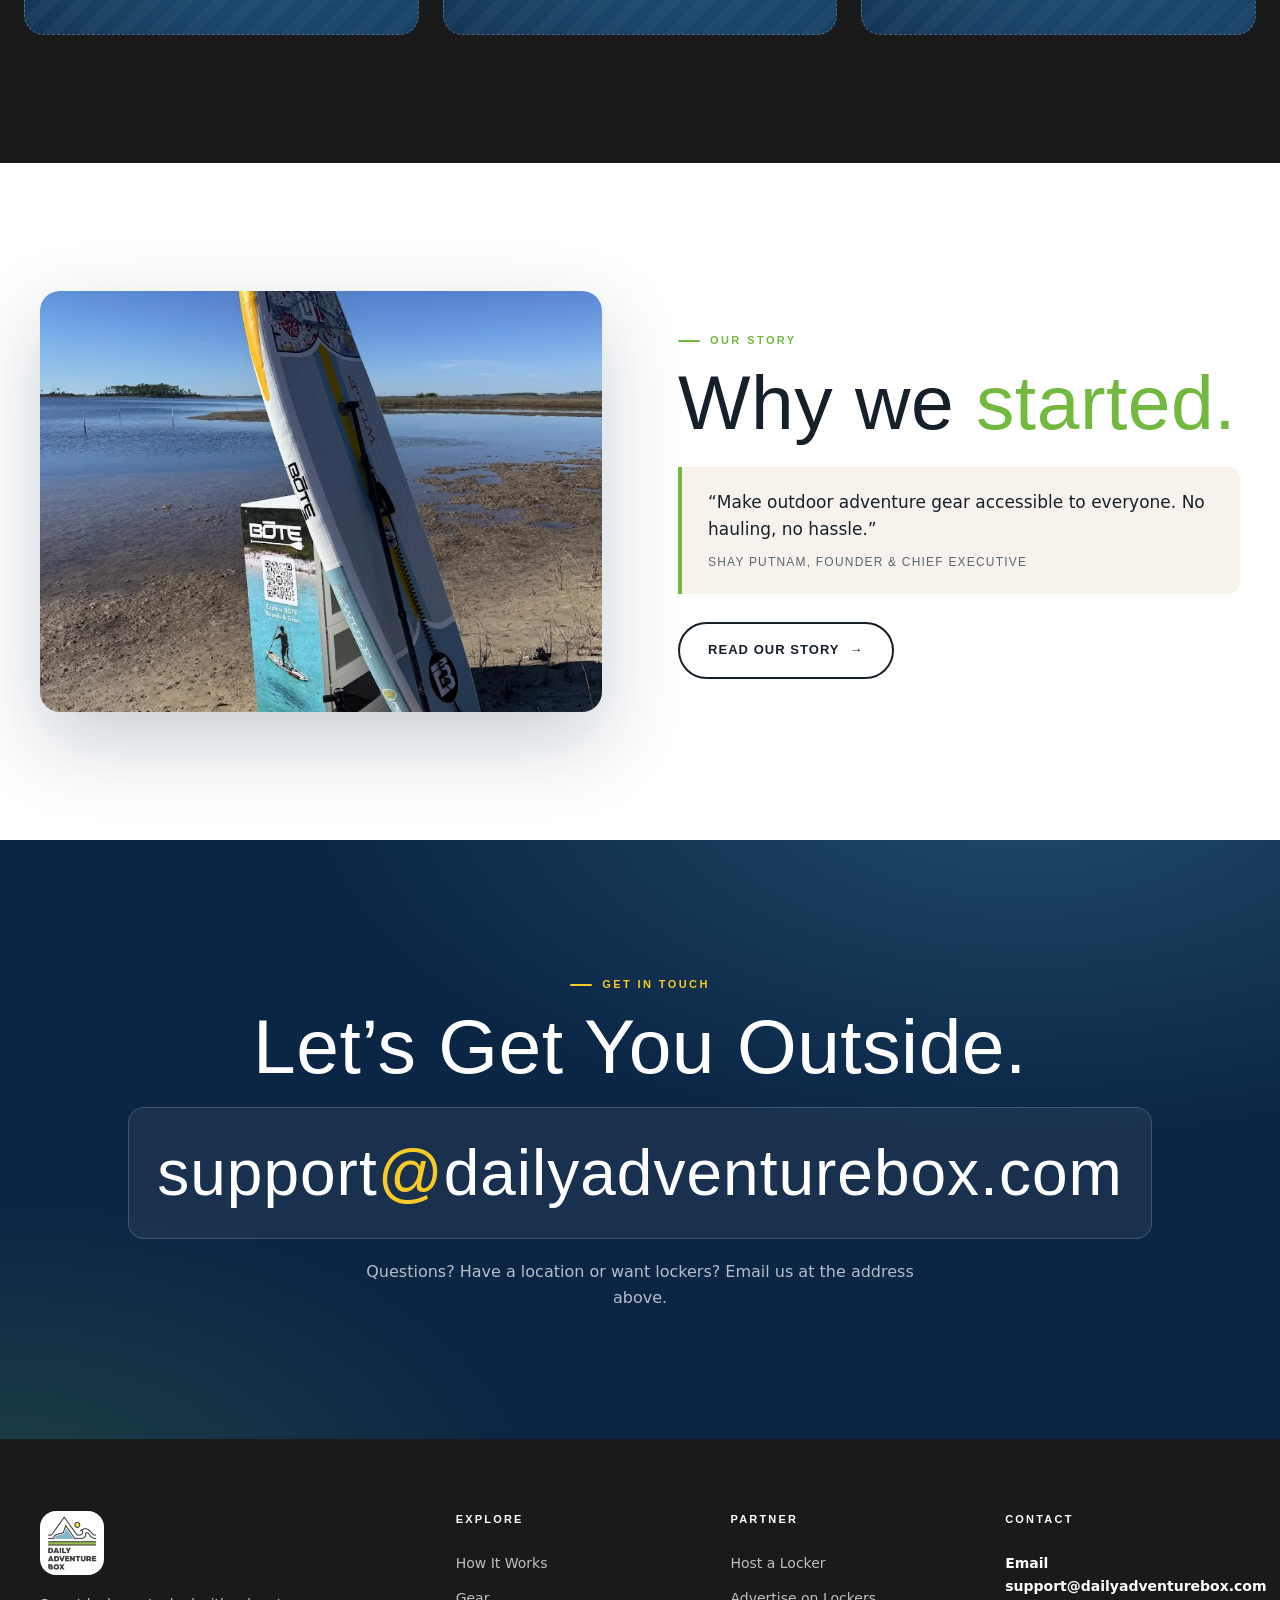
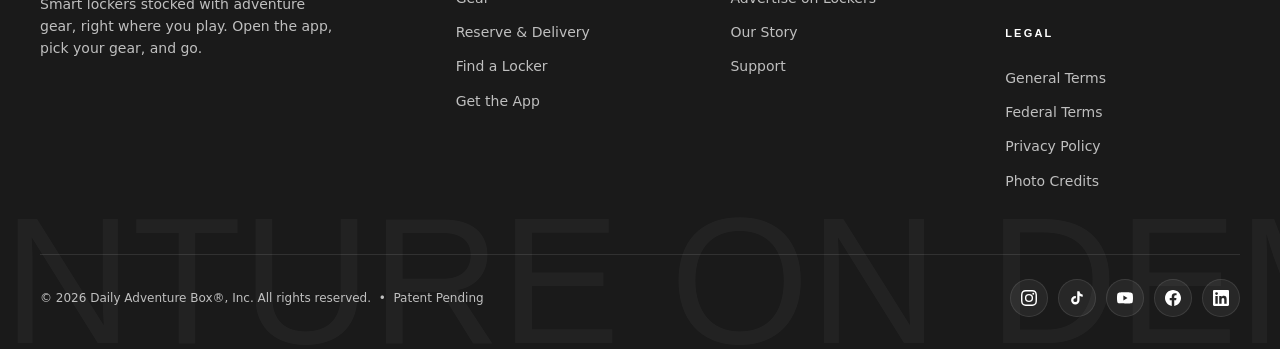
==== commit 272212e4: "Add Reserve & Delivery page; accuracy fixes - New Reserve & Delivery page (top menu, footer, Home an" ====
--- a/index.html
+++ b/index.html
@@ -27,6 +27,7 @@
     <nav>
       <ul class="nav-links">
         <li><a href="gear.html">Gear</a></li>
+        <li><a href="reserve.html">Reserve</a></li>
         <li><a href="locations.html">For Locations</a></li>
         <li><a href="ad-opportunities.html">For Brands</a></li>
         <li><a href="story.html">Our Story</a></li>
@@ -40,6 +41,7 @@
 <div class="nav-mobile" id="navMobile">
   <a href="index.html">Home</a>
   <a href="gear.html">Gear</a>
+  <a href="reserve.html">Reserve &amp; Delivery</a>
   <a href="locations.html">For Locations</a>
   <a href="ad-opportunities.html">For Brands</a>
   <a href="story.html">Our Story</a>
@@ -89,7 +91,7 @@
     <div class="section-head" data-reveal>
       <p class="eyebrow">How It Works</p>
       <h2 class="display display-lg">No hauling. No lines.<br>Just <span class="accent">play.</span></h2>
-      <p class="lede">The whole rental happens on your phone, in minutes.</p>
+      <p class="lede">The whole rental happens on your phone, in minutes. Planning a trip? <a href="reserve.html" style="text-decoration:underline">Reserve ahead</a>.</p>
     </div>
     <div class="steps">
       <div class="steps-sticky" data-reveal="scale">
@@ -161,7 +163,7 @@
         <h2 class="display display-lg">Expanding across <span class="accent">the nation.</span></h2>
         <ul class="check-list">
           <li><div><strong>Shown in the app.</strong> Public lockers appear in the DAB app with what’s inside each one.</div></li>
-          <li><div><strong>Private locations.</strong> Lockers at hotels, bases, campgrounds and communities are private to their guests and not shown in the app. Scan the code on the locker to rent.</div></li>
+          <li><div><strong>Private locations.</strong> Some lockers at hotels, bases, campgrounds and communities are private to their guests and not shown in the app. Scan the code on the locker to rent.</div></li>
         </ul>
         <div class="btn-row" style="margin-top:32px">
           <a class="btn btn-green" href="https://www.dailyadventurebox.com/download-app" target="_top">Find Lockers in the App <span class="arrow">&rarr;</span></a>
@@ -179,12 +181,11 @@
   <div class="container">
     <div class="section-head center" data-reveal>
       <p class="eyebrow">Built Different</p>
-      <h2 class="display display-lg">Made for sun, snow <span class="accent-sky">and real life.</span></h2>
+      <h2 class="display display-lg">Built for <span class="accent-sky">life outside.</span></h2>
       <p class="lede">Designed and built in the United States to live outside year-round.</p>
     </div>
-    <div class="grid grid-4" data-stagger>
-      <div class="card card-glow"><div class="icon">&#128241;</div><h3>Your Phone Is the Key</h3><p>Rent any time the locker is open to you, with nothing to pick up or drop off.</p></div>
-      <div class="card card-glow"><div class="icon">&#9881;&#65039;</div><h3>Built to Last</h3><p>Marine-grade materials, stainless hardware and recycled materials, made for salt air, snow and summer heat.</p></div>
+    <div class="grid grid-3" data-stagger>
+      <div class="card card-glow"><div class="icon">&#9881;&#65039;</div><h3>Built to Last</h3><p>Marine-grade materials, stainless hardware and recycled materials.</p></div>
       <div class="card card-glow"><div class="icon">&#129529;</div><h3>Always Stocked &amp; Clean</h3><p>Gear is inspected, cleaned and maintained between rentals so it’s ready when you are.</p></div>
       <div class="card card-glow"><div class="icon">&#128260;</div><h3>Reuse Over Waste</h3><p>Every board, ski, tent and bike is rented again and again instead of sitting in a garage.</p></div>
     </div>
@@ -283,6 +284,7 @@
         <h4>Explore</h4>
         <a href="index.html#how">How It Works</a>
         <a href="gear.html">Gear</a>
+        <a href="reserve.html">Reserve &amp; Delivery</a>
         <a href="index.html#where">Find a Locker</a>
         <a href="https://www.dailyadventurebox.com/download-app" target="_top">Get the App</a>
       </div>
--- a/assets/site.css
+++ b/assets/site.css
@@ -189,6 +189,8 @@
 .nav-mobile a { font-family: var(--font-display); font-size: clamp(40px, 10vw, 64px); color: #fff; line-height: 1.05; padding: 6px 0; display: block; opacity: 0; transform: translateY(20px); transition: opacity .5s, transform .6s var(--ease-out); }
 .nav-mobile.open a { opacity: 1; transform: none; }
 .nav-mobile a:nth-child(1) { transition-delay: .08s } .nav-mobile a:nth-child(2) { transition-delay: .14s } .nav-mobile a:nth-child(3) { transition-delay: .2s } .nav-mobile a:nth-child(4) { transition-delay: .26s } .nav-mobile a:nth-child(5) { transition-delay: .32s } .nav-mobile a:nth-child(6) { transition-delay: .38s }
+.nav-mobile a:nth-child(7) { transition-delay: .44s }
+.note-line { margin: 28px 0 0; font-size: 15px; color: var(--mute); }
 .nav-mobile .nav-mobile-foot { margin-top: auto; color: rgba(255,255,255,0.6); font-size: 14px; }
 .nav-mobile .nav-mobile-foot strong { color: #fff; }
 
@@ -498,3 +500,6 @@
   .section { padding: 72px 0; }
   .email-big { font-size: 22px; padding: 12px 16px; }
 }
+
+/* Cards that link somewhere keep card styling */
+a.card { display: block; color: inherit; text-decoration: none; }
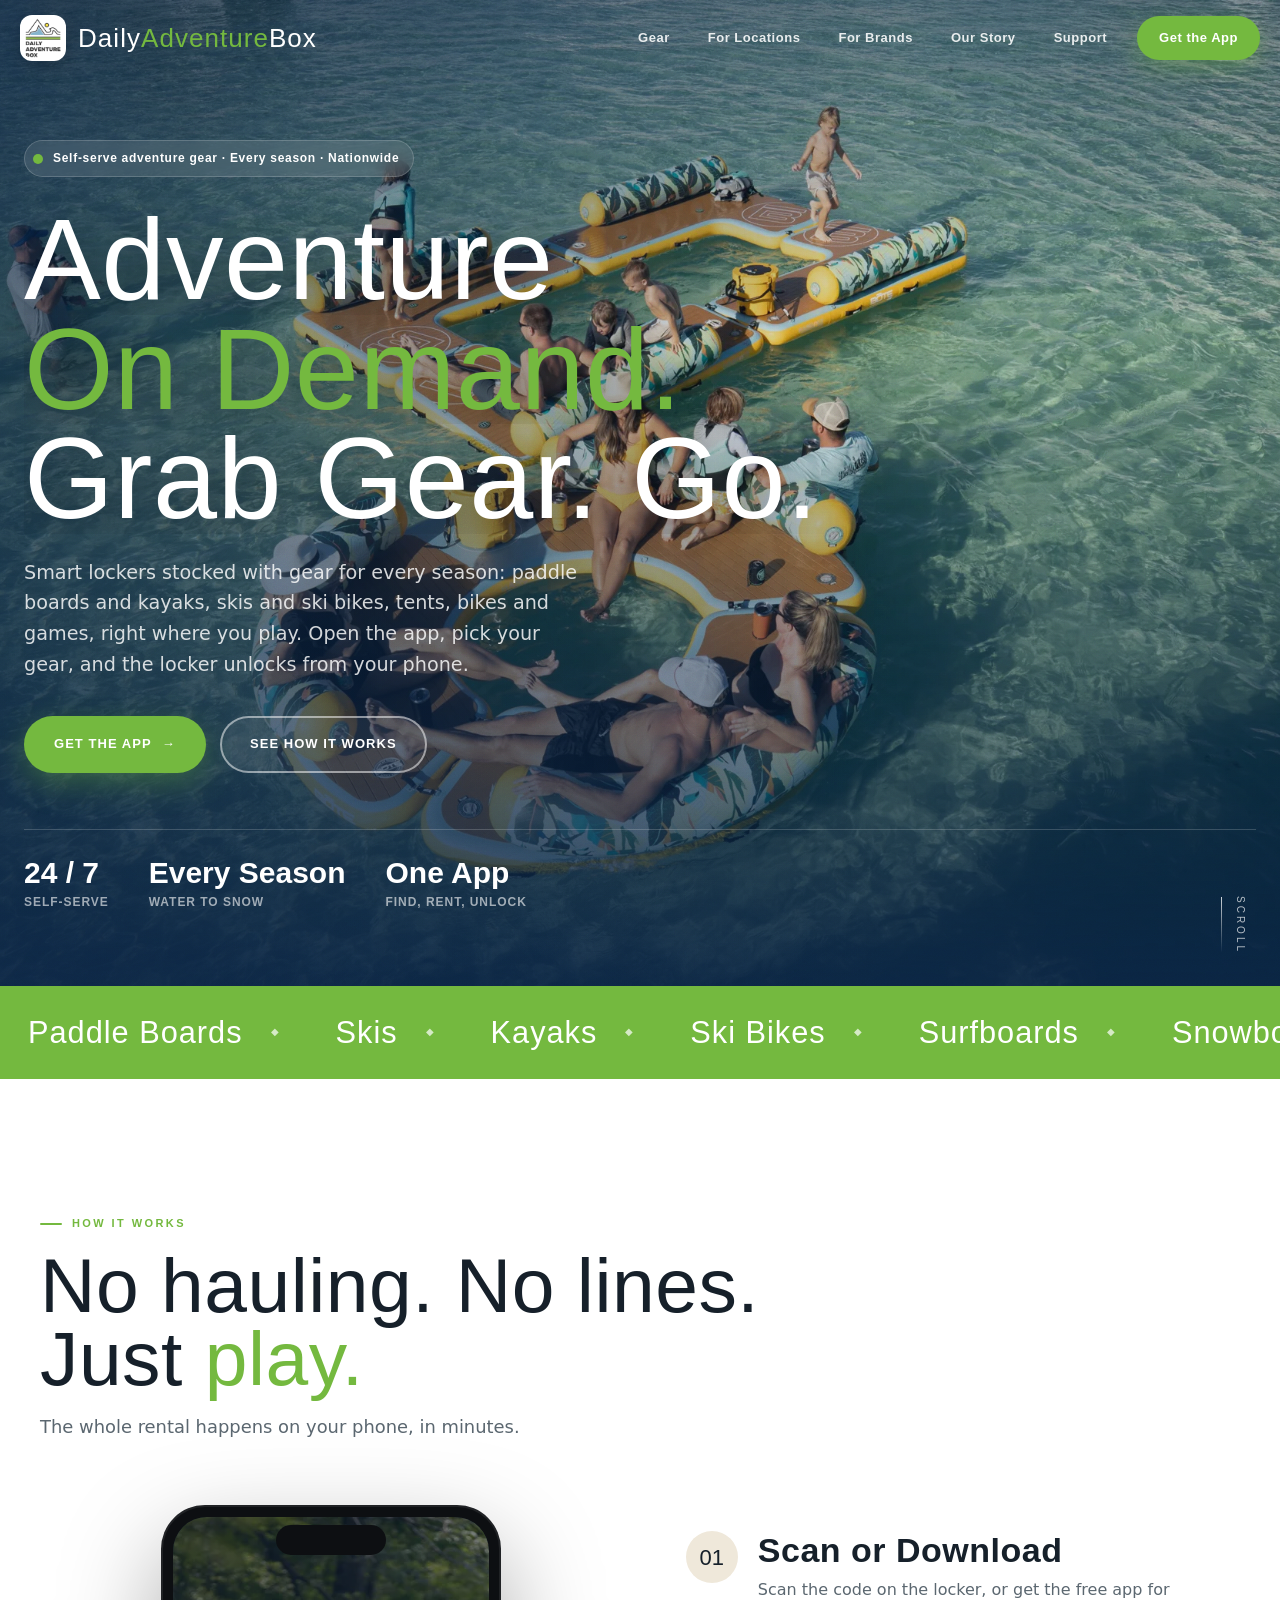
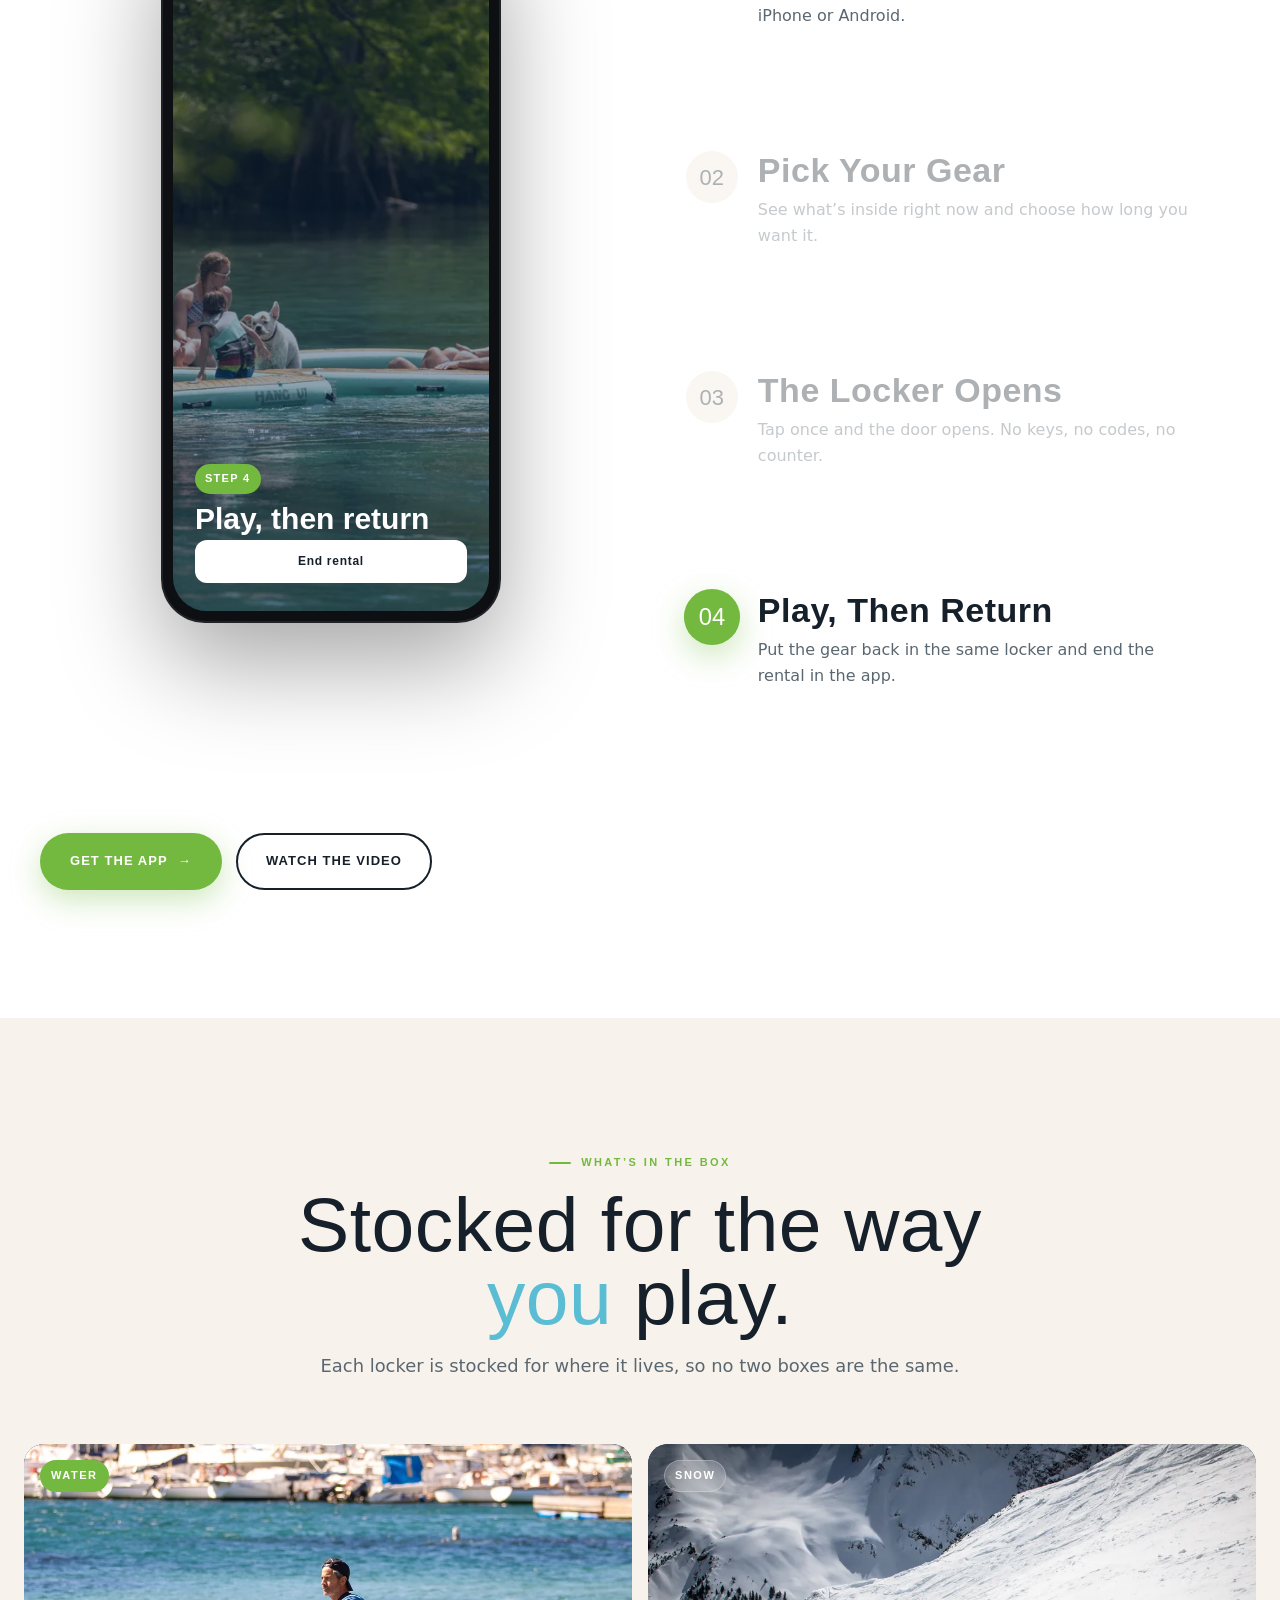
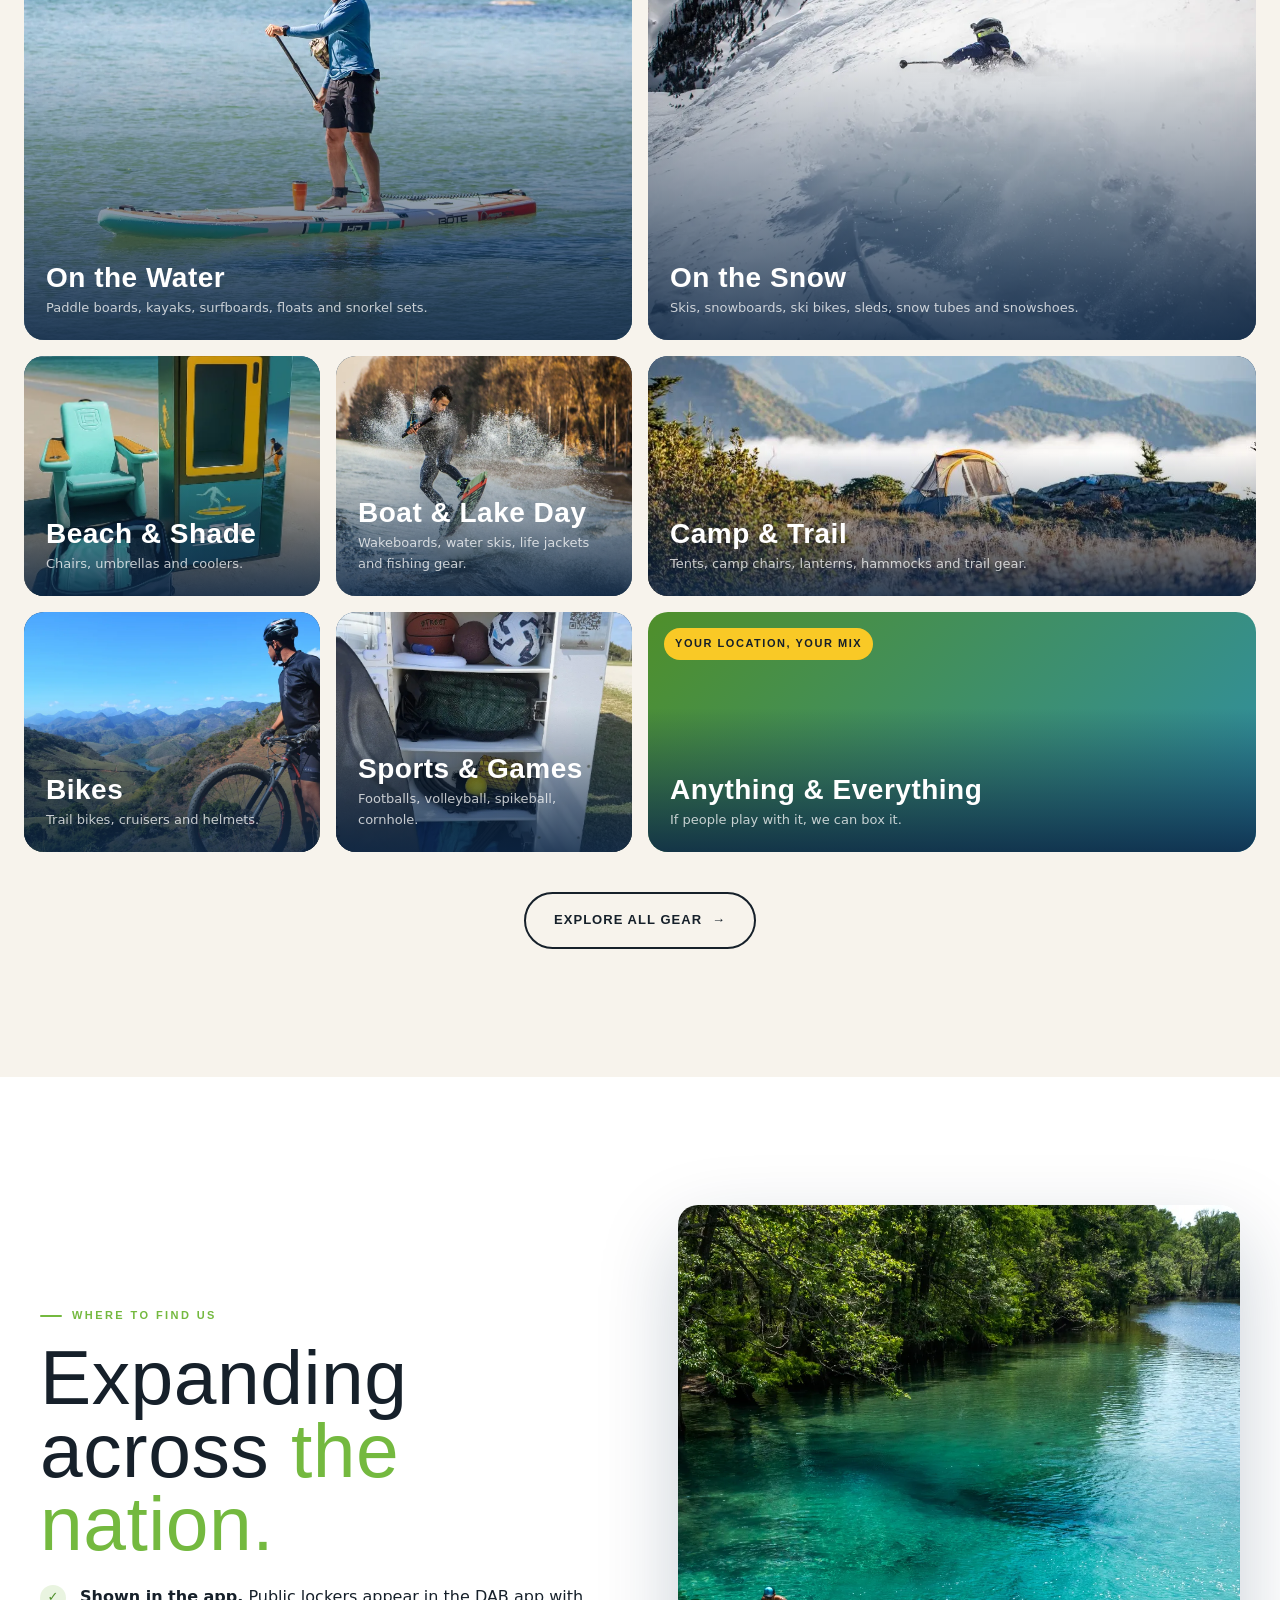
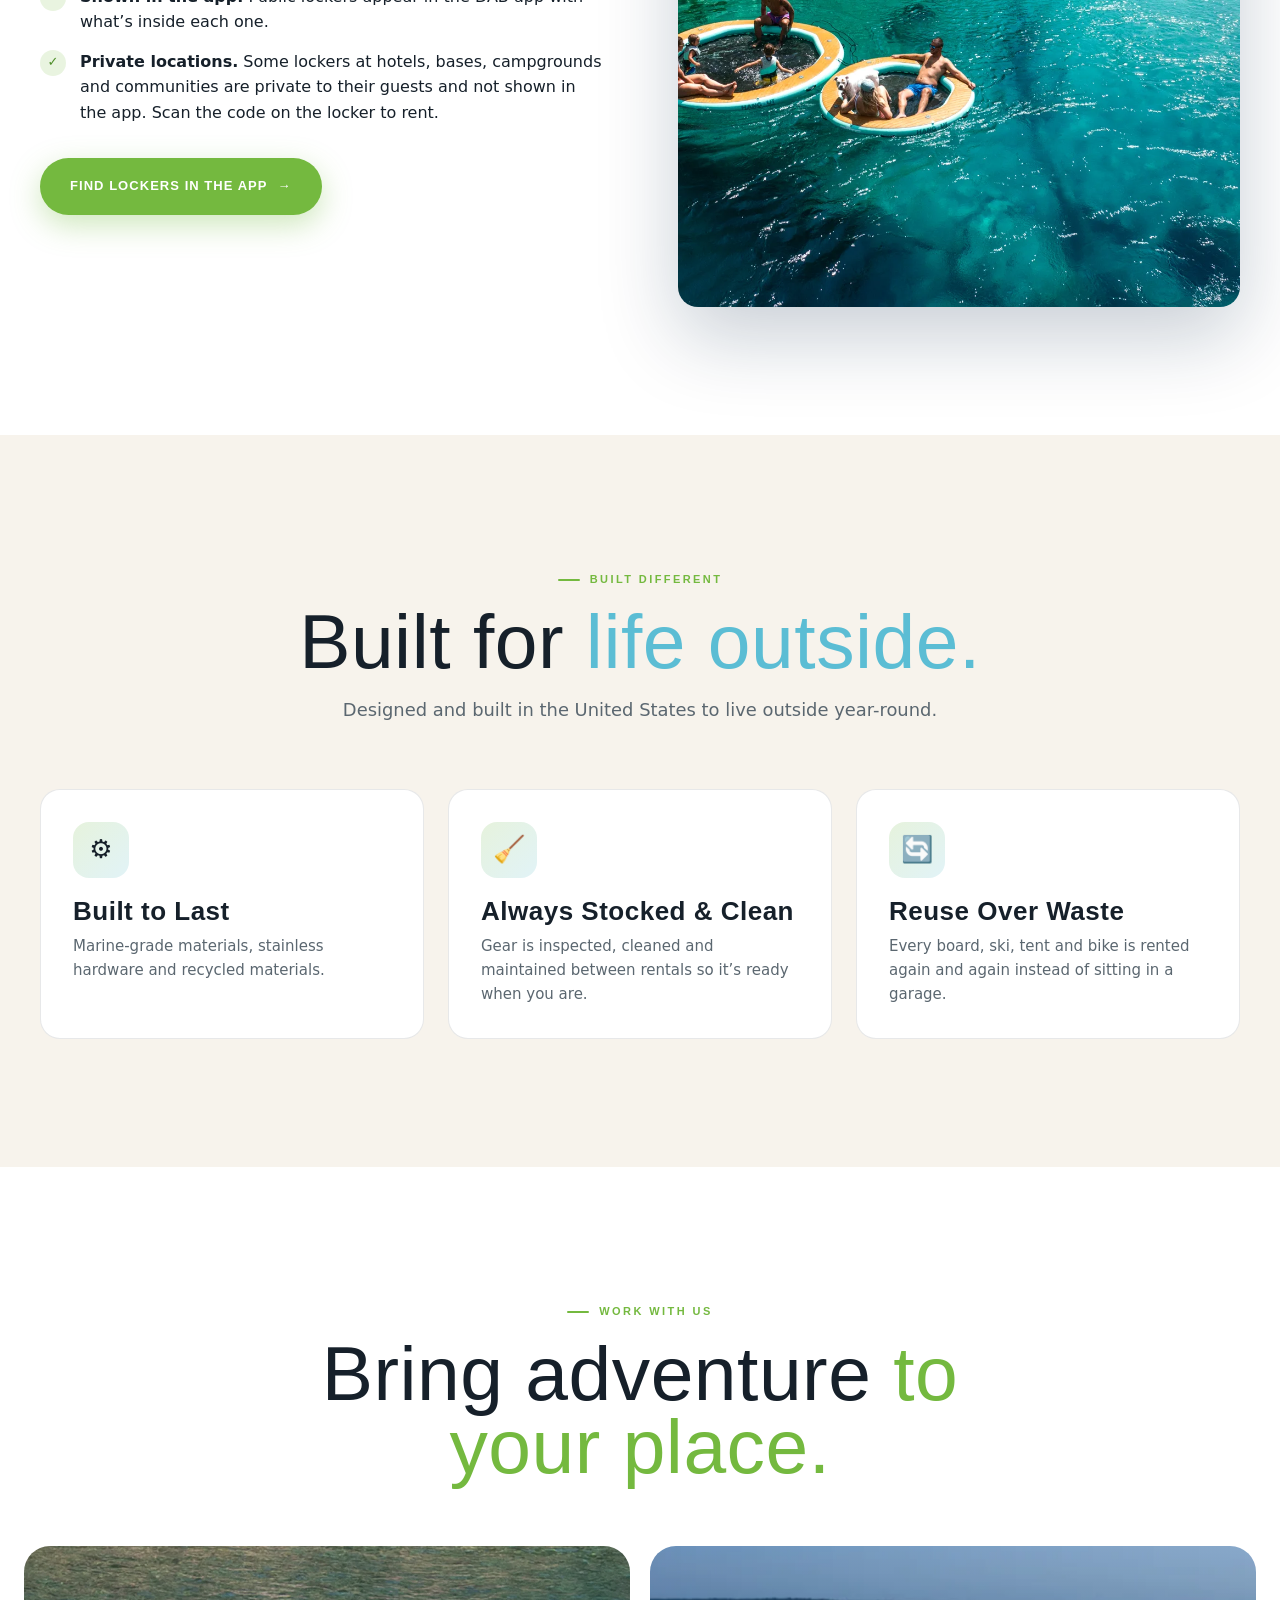
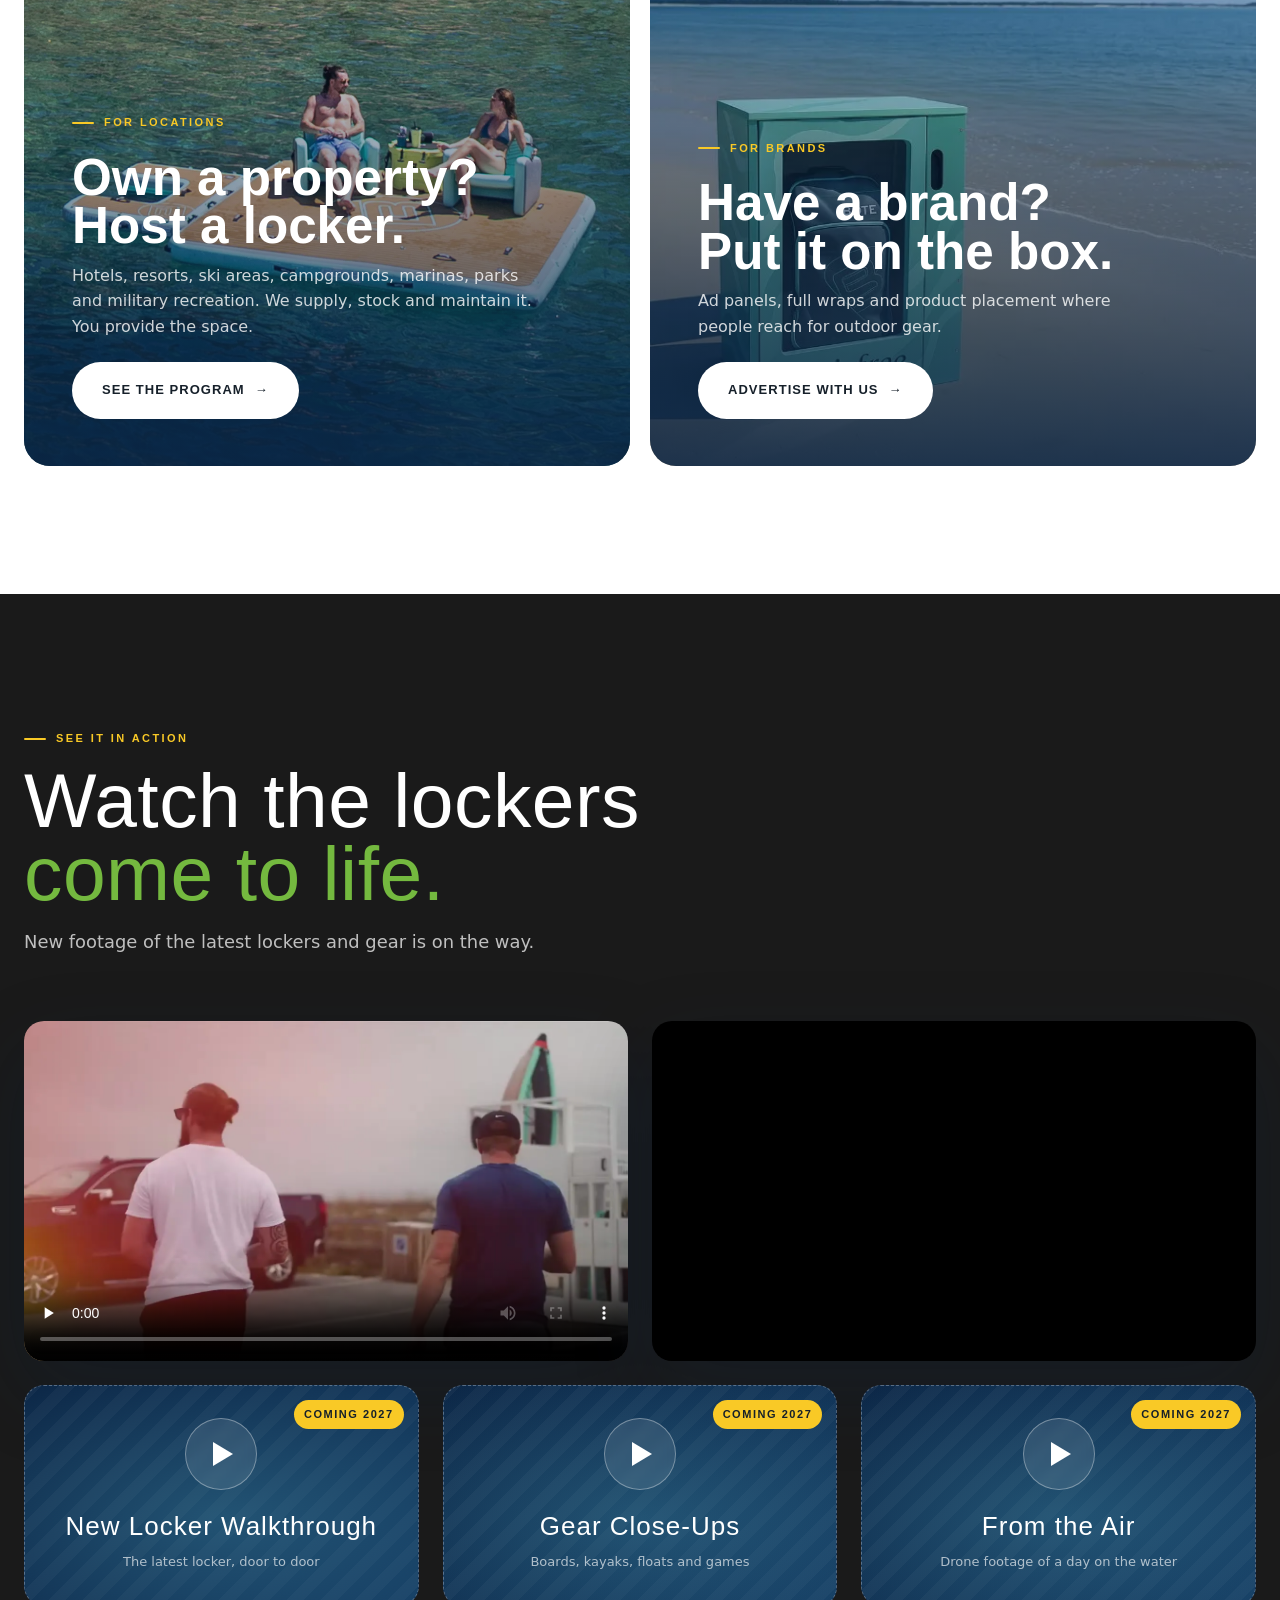
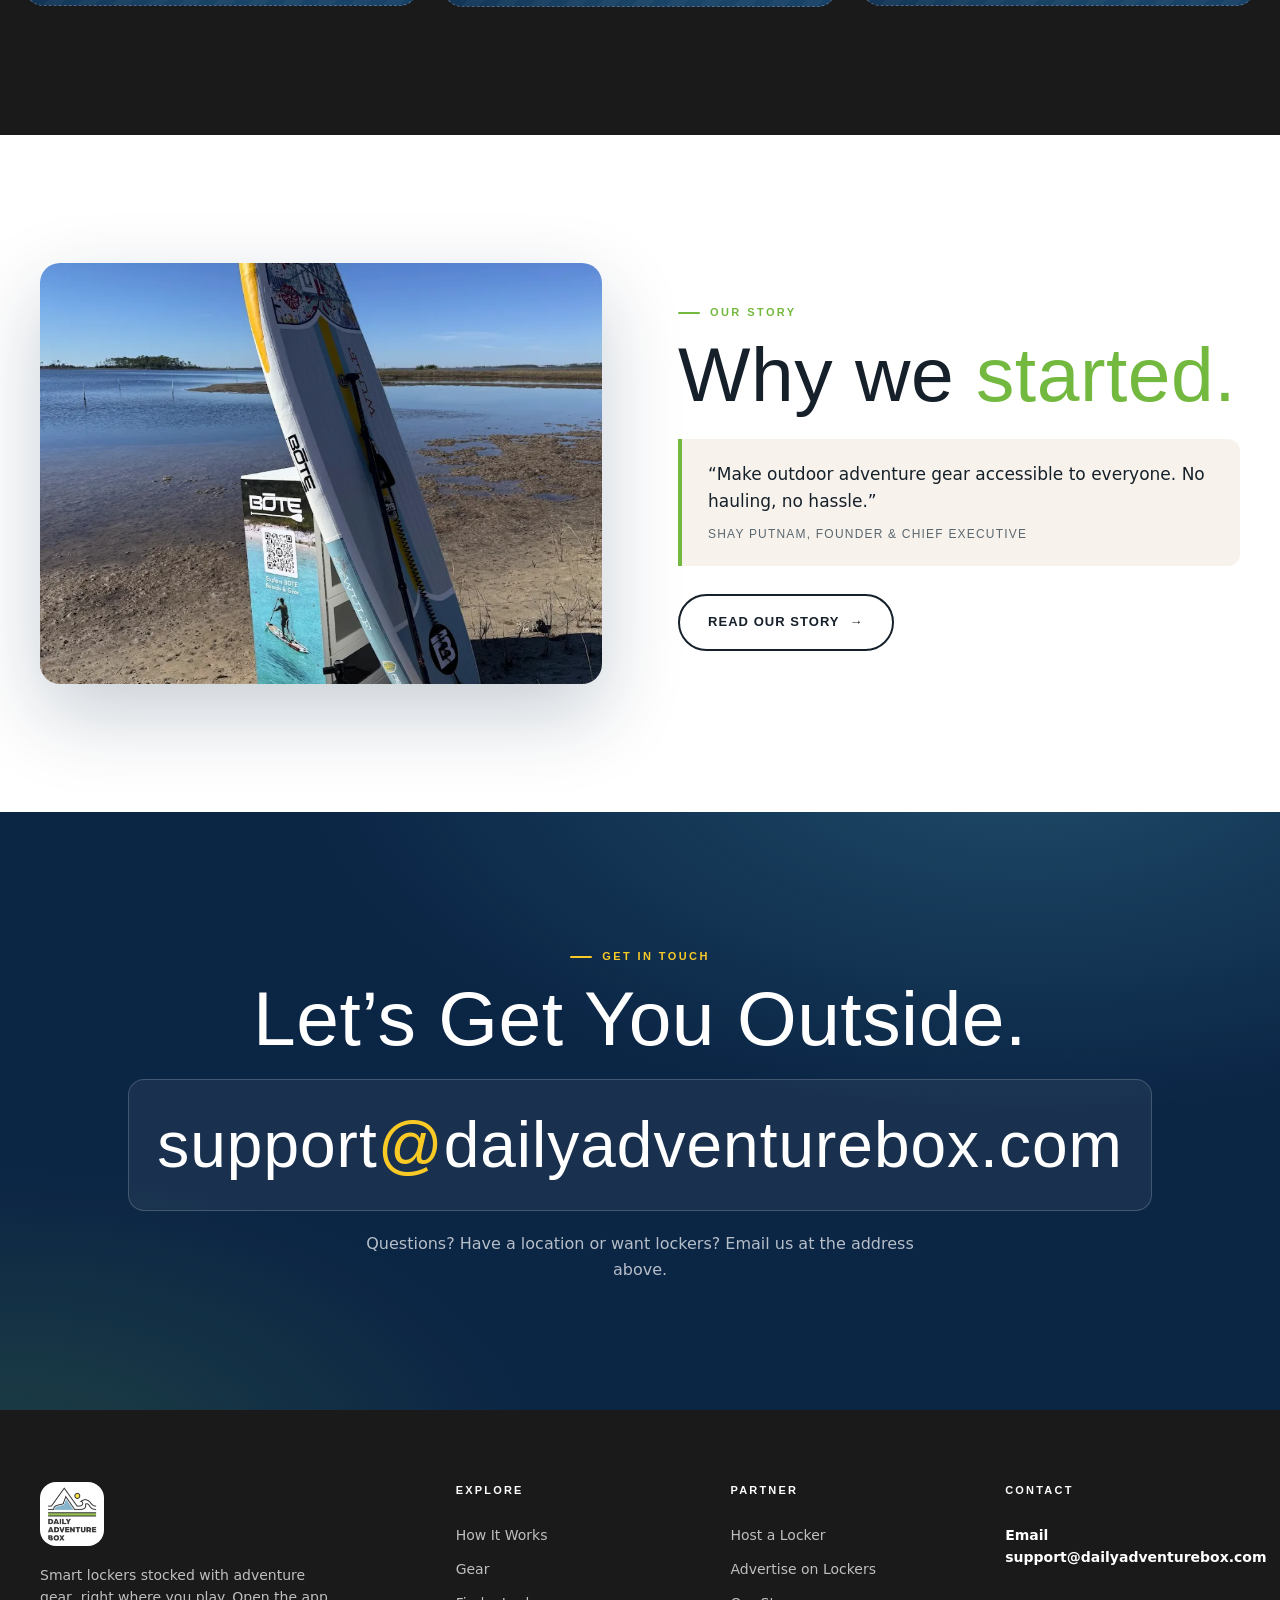
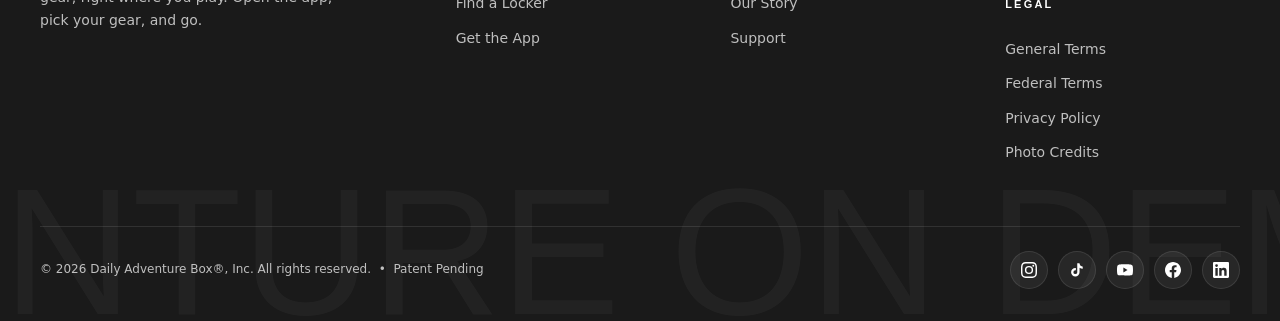
==== commit 597ad3e4: "Remove leftover links to the retired Reserve page Co-Authored-By: Claude Opus 5.5 <noreply@anthropic" ====
--- a/index.html
+++ b/index.html
@@ -27,7 +27,6 @@
     <nav>
       <ul class="nav-links">
         <li><a href="gear.html">Gear</a></li>
-        <li><a href="reserve.html">Reserve</a></li>
         <li><a href="locations.html">For Locations</a></li>
         <li><a href="ad-opportunities.html">For Brands</a></li>
         <li><a href="story.html">Our Story</a></li>
@@ -41,7 +40,6 @@
 <div class="nav-mobile" id="navMobile">
   <a href="index.html">Home</a>
   <a href="gear.html">Gear</a>
-  <a href="reserve.html">Reserve &amp; Delivery</a>
   <a href="locations.html">For Locations</a>
   <a href="ad-opportunities.html">For Brands</a>
   <a href="story.html">Our Story</a>
@@ -91,7 +89,7 @@
     <div class="section-head" data-reveal>
       <p class="eyebrow">How It Works</p>
       <h2 class="display display-lg">No hauling. No lines.<br>Just <span class="accent">play.</span></h2>
-      <p class="lede">The whole rental happens on your phone, in minutes. Planning a trip? <a href="reserve.html" style="text-decoration:underline">Reserve ahead</a>.</p>
+      <p class="lede">The whole rental happens on your phone, in minutes.</p>
     </div>
     <div class="steps">
       <div class="steps-sticky" data-reveal="scale">
@@ -284,7 +282,6 @@
         <h4>Explore</h4>
         <a href="index.html#how">How It Works</a>
         <a href="gear.html">Gear</a>
-        <a href="reserve.html">Reserve &amp; Delivery</a>
         <a href="index.html#where">Find a Locker</a>
         <a href="https://www.dailyadventurebox.com/download-app" target="_top">Get the App</a>
       </div>
